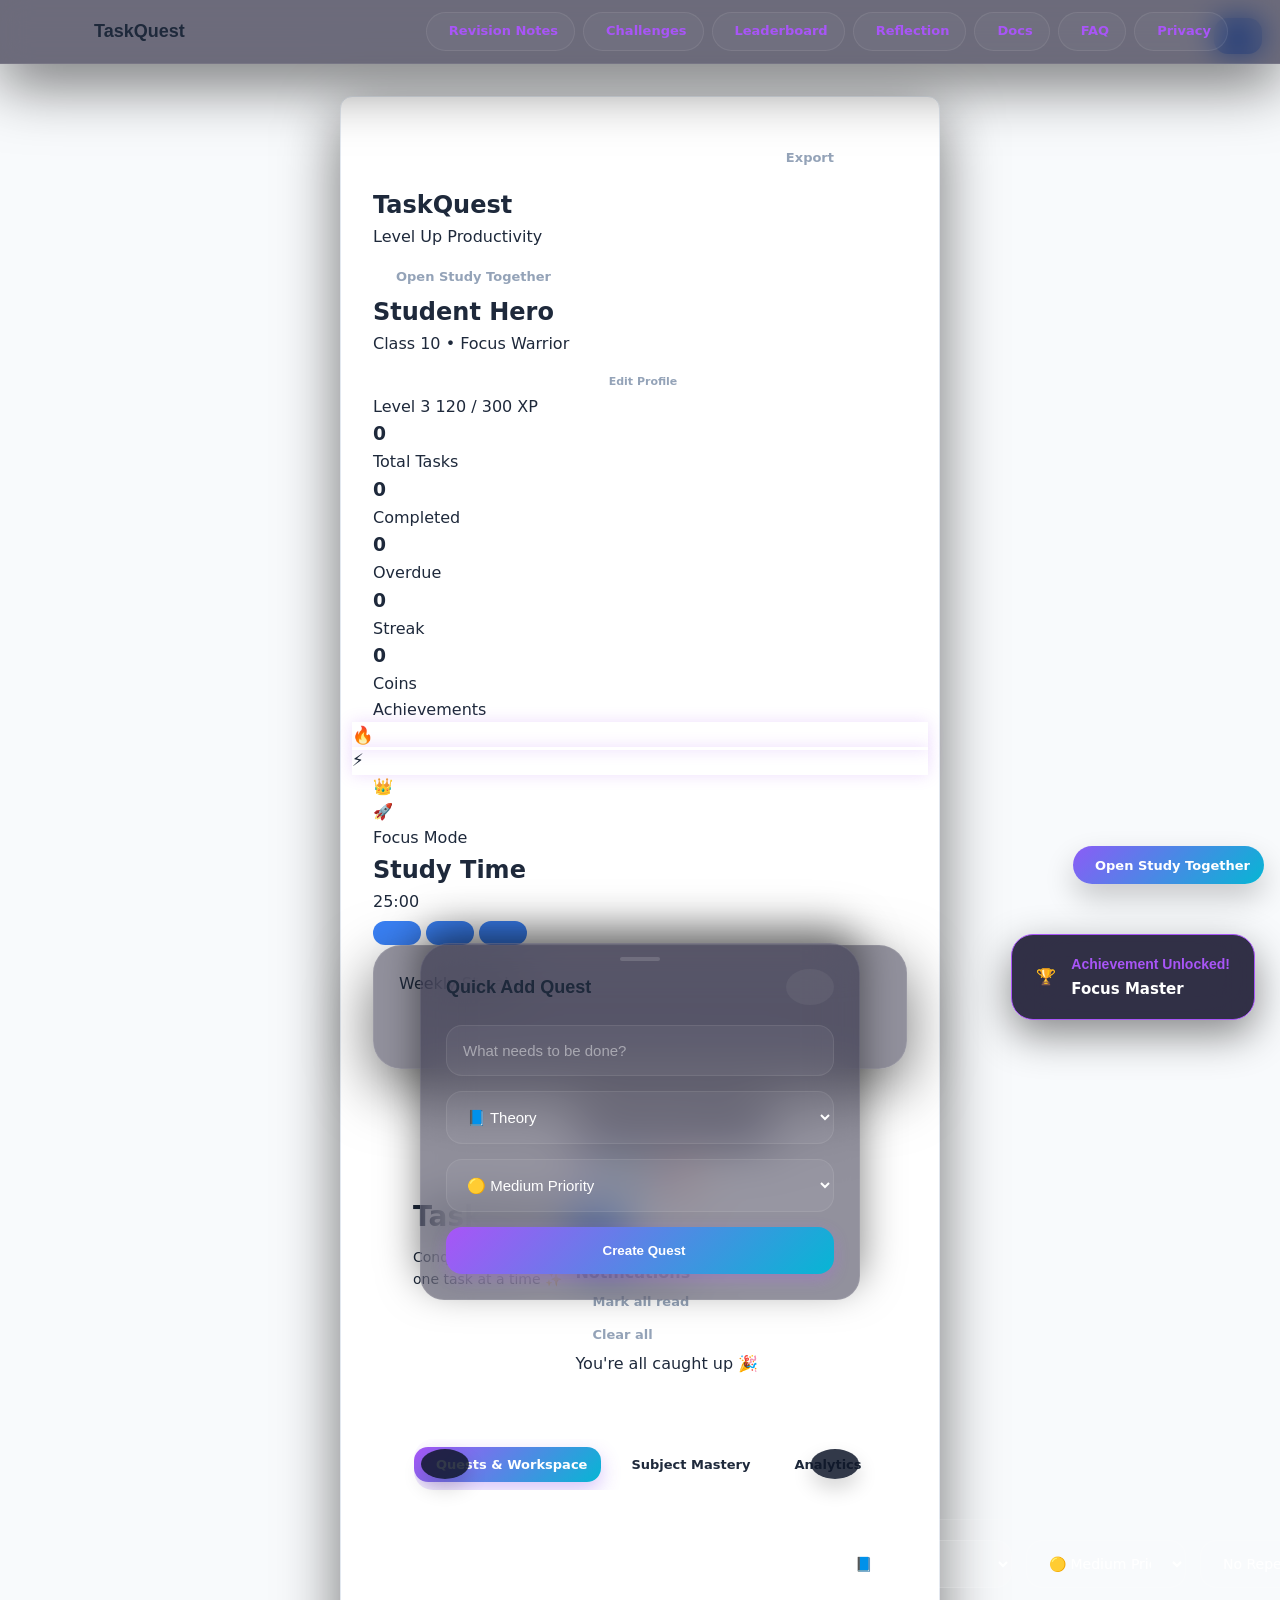
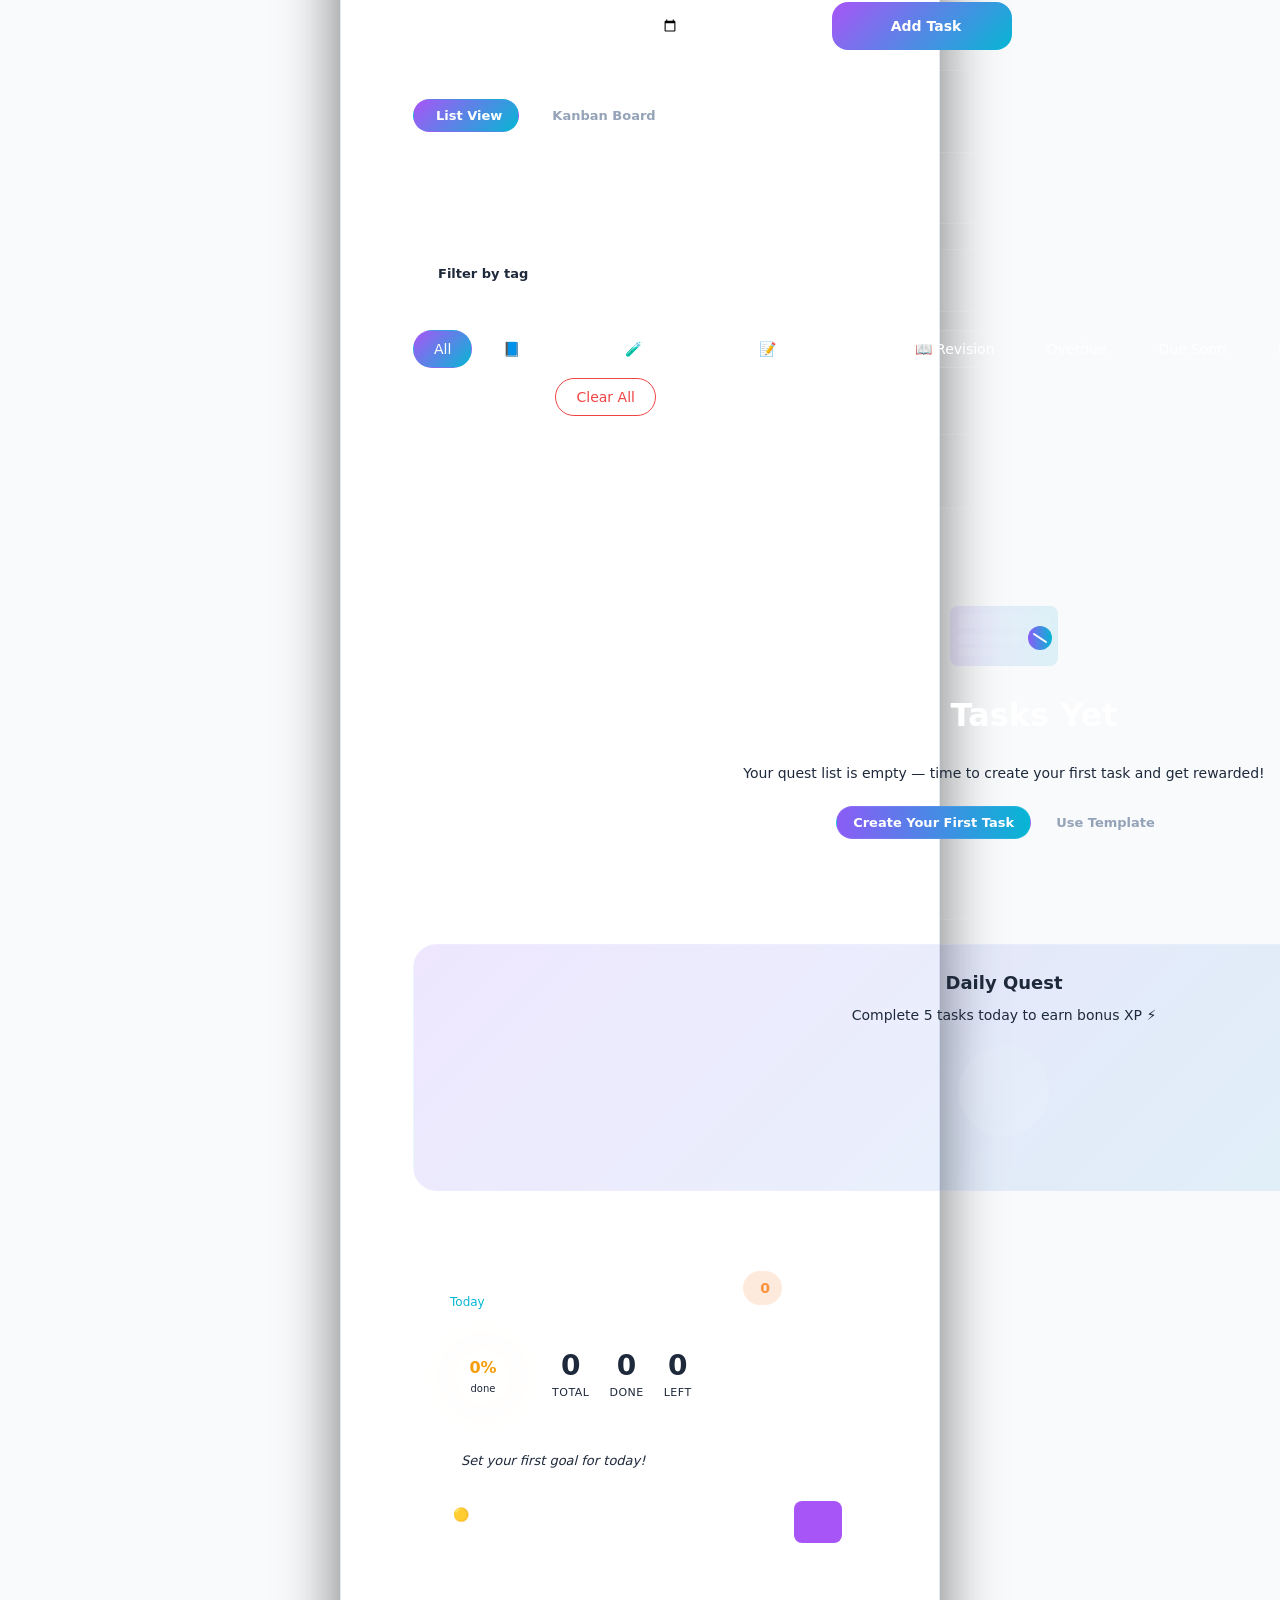
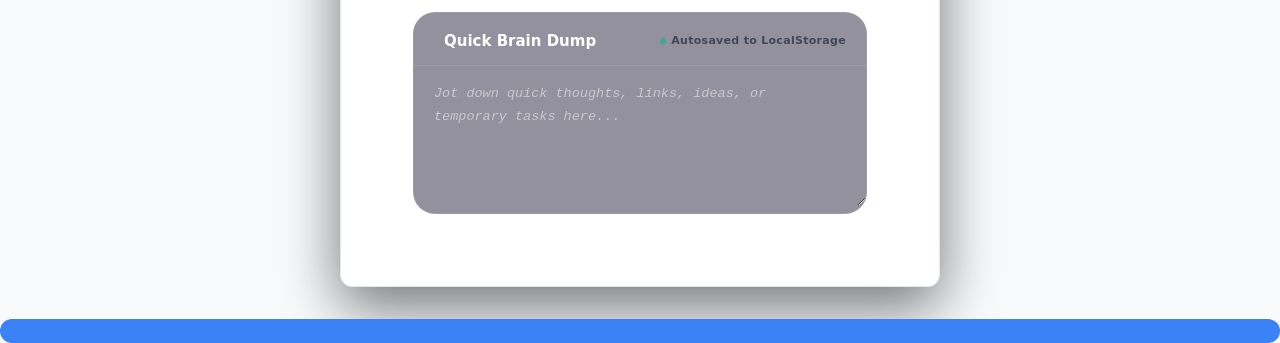
==== index.html @ c15f1247 "Merge branch 'main' into theme" ====
<!DOCTYPE html>
<html lang="en">

<head>
  <meta charset="UTF-8" />
  <meta name="viewport" content="width=device-width, initial-scale=1.0" />
  <title>TaskQuest • Gamified Productivity</title>
  <!-- Security Headers -->
  <meta http-equiv="X-Content-Type-Options" content="nosniff">
  <meta http-equiv="Content-Security-Policy" content="default-src 'self' 'unsafe-inline' https://fonts.googleapis.com https://fonts.gstatic.com https://cdn.jsdelivr.net https://cdnjs.cloudflare.com; img-src 'self' data: https:;">
  <!-- Google Fonts -->
  <link rel="preconnect" href="https://fonts.googleapis.com">
  <link rel="preconnect" href="https://fonts.gstatic.com" crossorigin>
  <link href="https://fonts.googleapis.com/css2?family=Inter:wght@300;400;500;600;700;800&family=Poppins:wght@400;500;600;700;800&display=swap" rel="stylesheet">
  
  <!-- Icon Libraries -->
  <link href="https://cdn.jsdelivr.net/npm/remixicon@4.2.0/fonts/remixicon.css" rel="stylesheet" />
  <link rel="stylesheet" href="https://cdnjs.cloudflare.com/ajax/libs/font-awesome/6.5.0/css/all.min.css">
  
  <!-- Chart.js for analytics visualization -->
  <script src="https://cdn.jsdelivr.net/npm/chart.js"></script>
  <!-- jsPDF for PDF export -->
  <script src="https://cdnjs.cloudflare.com/ajax/libs/jspdf/2.5.1/jspdf.umd.min.js"></script>

  <link rel="stylesheet" href="style.css">
  <link rel="stylesheet" href="collaborative-styles.css">
</head>

<body>
  <a href="#quests-tab" class="skip-to-content" style="position: absolute; top: -100px; left: 10px; background: var(--primary); color: #fff; padding: 8px 16px; border-radius: 4px; z-index: 10000; transition: top 0.2s;" onfocus="this.style.top='10px'" onblur="this.style.top='-100px'">Skip to content</a>

  <!-- GLOBAL HEADER -->
  <header class="site-header" style="position: sticky; top: 0; z-index: 1000; padding: 12px 0; border-bottom: 1px solid var(--border); background: rgba(15, 12, 38, 0.6); backdrop-filter: blur(15px);">
    <div class="header-inner" style="max-width: 1500px; width: 95%; display: flex; justify-content: space-between; align-items: center; margin: 0 auto;">
      <a href="index.html" class="header-brand" style="text-decoration: none; color: inherit; display: flex; align-items: center; gap: 10px;">
        <div class="topbar-logo" style="width: 32px; height: 32px; font-size: 18px;"><i class="ri-gamepad-fill"></i></div>
        <h1 style="font-size: 18px; margin: 0; font-family: 'Poppins', sans-serif;">TaskQuest</h1>
      </a>
      <nav class="header-nav" style="display: flex; gap: 8px; flex-wrap: wrap;">
        <a href="notes.html" class="view-btn small" style="text-decoration: none;"><i class="ri-sticky-note-line"></i> Revision Notes</a>
        <a href="Challenge.html" class="view-btn small" style="text-decoration: none;"><i class="ri-trophy-line"></i> Challenges</a>
        <a href="leaderboard.html" class="view-btn small" style="text-decoration: none;"><i class="ri-medal-line"></i> Leaderboard</a>
        <a href="reflection.html" class="view-btn small" style="text-decoration: none;"><i class="ri-focus-3-line"></i> Reflection</a>
        <a href="docs.html" class="view-btn small" style="text-decoration: none;"><i class="ri-book-read-line"></i> Docs</a>
        <a href="faq.html" class="view-btn small" style="text-decoration: none;"><i class="ri-question-line"></i> FAQ</a>
        <a href="Privacy.html" class="view-btn small" style="text-decoration: none;"><i class="ri-lock-line"></i> Privacy</a>
      </nav>
    </div>
  </header>

  <!-- BACKGROUND -->
  <div class="bg blur1"></div>
  <div class="bg blur2"></div>
  <div class="grid-overlay"></div>

  <main class="container">

    <!-- SIDEBAR -->
    <aside class="sidebar">

      <div class="logo-box">
        <div class="logo">
          <i class="ri-gamepad-fill"></i>
        </div>
        <button id="sidebarCollapseBtn" class="icon-btn" title="Toggle sidebar" style="position:absolute; right:18px; top:18px; width:36px; height:36px; display:flex;align-items:center;justify-content:center;"> 
          <i class="ri-arrow-left-right-line"></i>
        </button>

        <!-- Export Controls -->
        <div class="analytics-export-row" style="display:flex;justify-content:flex-end;gap:8px;margin-top:12px;position:relative;">
          <div class="export-group">
            <button class="view-btn" id="exportBtn"><i class="ri-download-2-line"></i> Export</button>
            <div id="exportMenu" class="export-menu" style="display:none; position:absolute; right:0; background:var(--card); border:1px solid var(--border); padding:8px; border-radius:8px; box-shadow:var(--shadow); z-index:50;">
              <button class="view-btn" id="exportCsvBtn">Export CSV</button>
              <button class="view-btn" id="exportJsonBtn">Export JSON</button>
              <button class="view-btn" id="exportPngBtn">Export Charts (PNG)</button>
              <button class="view-btn" id="exportPdfBtn">Export PDF</button>
            </div>
          </div>
          <!-- Sound toggle: subtle audio feedback control -->
          <button id="soundToggleBtn" class="icon-btn sound-toggle" aria-pressed="true" title="Toggle sound">
            <i class="ri-volume-up-line"></i>
          </button>
        </div>
        <div>
          <h1>TaskQuest</h1>
          <p>Level Up Productivity</p>
          <button class="view-btn" id="goToStudyTogetherBtn" style="margin-top: 10px; font-size: 13px;">
            <i class="ri-team-line"></i> Open Study Together
          </button>
        </div>
      </div>

      <!-- PROFILE CARD -->
      <div class="profile-card" id="profileCard" style="cursor: pointer;" title="Edit Profile">
        <div class="avatar" id="profileAvatar">
          <img id="profileAvatarImg" src="male_avatar.svg" alt="Profile Photo" style="width: 100%; height: 100%; border-radius: 50%; object-fit: cover; display: none;">
          <i id="profileIconPlaceholder" class="ri-user-3-fill"></i>
          <div class="avatar-edit-overlay">
            <i class="ri-pencil-fill"></i>
          </div>
        </div>
        <h2 id="profileNameDisplay">Student Hero</h2>
        <p id="profileClassDisplay">Class 10 • Focus Warrior <i class="ri-sword-fill"></i></p>
        <button class="view-btn" id="editProfileSidebarBtn" style="margin: 12px auto 0; font-size: 11px; padding: 5px 12px;"><i class="ri-pencil-line"></i> Edit Profile</button>
        
        <div class="xp-container">
          <div class="xp-info">
            <span id="xpLevel">Level 3</span>
            <span id="xpText">120 / 300 XP</span>
          </div>
          <div class="xp-bar">
            <div class="xp-fill" id="xpFill"></div>
          </div>
        </div>
      </div>      <!-- STATS -->
      <div class="stats-grid">
        <div class="stat-card">
          <i class="ri-file-list-3-line"></i>
          <h3 id="totalTasks">0</h3>
          <p>Total Tasks</p>
        </div>
        <div class="stat-card">
          <i class="ri-checkbox-circle-fill"></i>
          <h3 id="completedTasks">0</h3>
          <p>Completed</p>
        </div>
        <div class="stat-card">
          <i class="ri-error-warning-fill"></i>
          <h3 id="overdueCount">0</h3>
          <p>Overdue</p>
        </div>
        <div class="stat-card">
          <i class="ri-fire-fill"></i>
          <h3 id="streakCount">0</h3>
          <p>Streak</p>
        </div>
        <div class="stat-card">
          <i class="ri-coin-fill"></i>
          <h3 id="coins">0</h3>
          <p>Coins</p>
        </div>
      </div>

      <!-- ACHIEVEMENTS -->
      <div class="achievement-card">
        <div class="section-title">
          <i class="ri-medal-fill"></i>
          <span>Achievements</span>
        </div>
        <div class="badges" id="badgesGrid">
          <div class="badge unlocked">🔥</div>
          <div class="badge unlocked">⚡</div>
          <div class="badge">👑</div>
          <div class="badge">🚀</div>
        </div>
      </div>

      <!-- POMODORO -->
      <div class="pomodoro-card">
        <div class="section-title">
          <i class="ri-timer-2-fill"></i>
          <span>Focus Mode</span>
        </div>
        <h2 id="modeText">Study Time</h2>
        <div class="timer" id="timer">25:00</div>
        <div class="timer-buttons">
          <button onclick="startTimer()" title="Start timer"><i class="ri-play-fill"></i></button>
          <button onclick="pauseTimer()" title="Pause timer"><i class="ri-pause-fill"></i></button>
          <button onclick="resetTimer()" title="Reset timer"><i class="ri-restart-fill"></i></button>
        </div>
      </div>

      <!-- WEEKLY STREAK TRACKER -->
      <div class="streak-tracker-card glass">
        <div class="card-title">
          <i class="ri-fire-fill"></i>
          <span>Weekly Streak</span>
        </div>
        <div class="streak-days" id="streakDaysGrid">
          <!-- Dynamically populated by JS -->
        </div>
        <p class="streak-footer">Complete at least one task daily to protect your streak!</p>
      </div>

    </aside>
    <!-- MAIN CONTENT REMOVED DUPLICATE HEADER -->

    <!-- MAIN CONTENT -->
    <section class="main-content">

      <!-- TOP BAR -->
      <div class="topbar">
        <div class="topbar-left">
          <button class="burger-btn" id="mobileSidebarToggle" aria-label="Toggle Sidebar Menu">
            <i class="ri-menu-line"></i>
          </button>
          <div class="topbar-brand">
            <div class="topbar-logo"><i class="ri-gamepad-fill"></i></div>
            <div>
              <h2>TaskQuest</h2>
              <p class="mobile-hidden">Conquer your goals one task at a time ✨</p>
            </div>
          </div>
        </div>

        <div class="topbar-right">
          <div class="search-bar-container" style="position: relative; display: flex; align-items: center; margin-right: 15px;">
            <i class="ri-search-line" style="position: absolute; left: 10px; color: var(--text-muted);"></i>
            <input type="text" id="taskSearchInput" placeholder="Search tasks..." style="padding: 8px 10px 8px 32px; border-radius: 20px; border: 1px solid var(--border); background: var(--card); color: var(--text); outline: none; width: 100%; max-width: 200px; font-size: 0.9rem;">
          </div>
          <div class="theme-selector-panel">
            <button class="theme-dot active" data-theme="cosmic" aria-label="Cosmic Theme" style="background: linear-gradient(135deg, #a855f7, #06b6d4);"></button>
            <button class="theme-dot" data-theme="aurora" aria-label="Aurora Theme" style="background: linear-gradient(135deg, #10b981, #2dd4bf);"></button>
            <button class="theme-dot" data-theme="cyberpunk" aria-label="Cyberpunk Theme" style="background: linear-gradient(135deg, #ec4899, #3b82f6);"></button>
            <button class="theme-dot" data-theme="sunset" aria-label="Sunset Theme" style="background: linear-gradient(135deg, #f59e0b, #f43f5e);"></button>
          </div>
          <!-- Notification Bell -->
          <div class="notification-wrap">
            <button id="notificationBell" class="icon-btn notification-bell" aria-label="Notifications" title="Notifications" aria-expanded="false">
              <i class="ri-notification-3-line"></i>
              <span id="notificationBadge" class="notif-badge" aria-hidden="true" style="display:none">0</span>
            </button>
            <div id="notificationPanel" class="notification-panel" aria-hidden="true">
              <div class="notification-panel-header">
                <strong>Notifications</strong>
                <div>
                  <button id="markAllReadBtn" class="view-btn small">Mark all read</button>
                  <button id="clearAllNotifBtn" class="view-btn small danger">Clear all</button>
                </div>
              </div>
              <div id="notificationsList" class="notifications-list">
                <!-- notifications populated here -->
              </div>
              <div id="noNotifications" class="notif-empty">You're all caught up 🎉</div>
            </div>
          </div>
        </div>
      </div>

      <!-- TAB NAVIGATION -->
      <div class="tabs-scroll-wrapper">
        <button class="tabs-scroll-btn left" id="tabsScrollLeft" type="button" aria-label="Scroll tabs left">
          <i class="ri-arrow-left-line"></i>
        </button>

        <div class="nav-tabs" role="tablist">
          <button class="tab-btn active" id="tabBtnQuests" data-tab="quests" role="tab" aria-selected="true" aria-controls="quests-tab"><i class="ri-checkbox-multiple-line"></i> Quests & Workspace</button>
          <button class="tab-btn" id="tabBtnSubjectTracker" data-tab="subject-tracker" role="tab" aria-selected="false" aria-controls="subject-tracker-tab"><i class="ri-book-open-line"></i> Subject Mastery</button>
          <button class="tab-btn" id="tabBtnAnalytics" data-tab="analytics" role="tab" aria-selected="false" aria-controls="analytics-tab"><i class="ri-bar-chart-2-line"></i> Analytics Hub</button>
          <button class="tab-btn" id="tabBtnStreak" data-tab="streak" role="tab" aria-selected="false" aria-controls="streak-tab"><i class="ri-fire-line"></i> Streak Tracker</button>
          <button class="tab-btn" id="tabBtnAssignments" data-tab="assignments" role="tab" aria-selected="false" aria-controls="assignments-tab"><i class="ri-calendar-check-line"></i> Assignments</button>
          <button class="tab-btn" id="tabBtnVault" data-tab="vault" role="tab" aria-selected="false" aria-controls="vault-tab"><i class="ri-folder-open-line"></i> Files Vault</button>
          <button class="tab-btn" id="tabBtnBookmarks" data-tab="bookmarks" role="tab" aria-selected="false" aria-controls="bookmarks-tab"><i class="ri-bookmark-3-line"></i> Bookmarks</button>
          <button class="tab-btn" id="tabBtnPerformance" data-tab="performance" role="tab" aria-selected="false" aria-controls="performance-tab"><i class="ri-medal-line"></i> Performance</button>
          <button class="tab-btn" id="tabBtnTimetable" data-tab="timetable" role="tab" aria-selected="false" aria-controls="timetable-tab"><i class="ri-calendar-todo-line"></i> Timetable</button>
          <button class="tab-btn" id="tabBtnCalendar" data-tab="calendar" role="tab" aria-selected="false" aria-controls="calendar-tab"><i class="ri-calendar-event-line"></i> Calendar</button>
          <button class="tab-btn" id="tabBtnMotivation" data-tab="motivation" role="tab" aria-selected="false" aria-controls="motivation-tab"><i class="ri-flashlight-line"></i> Motivation</button>
          <button class="tab-btn" id="tabBtnCollaborative" data-tab="collaborative" role="tab" aria-selected="false" aria-controls="collaborative-tab"><i class="ri-team-line"></i> Study Together</button>
        </div>

        <button class="tabs-scroll-btn right" id="tabsScrollRight" type="button" aria-label="Scroll tabs right">
          <i class="ri-arrow-right-line"></i>
        </button>
      </div>

      <!-- TAB 1: QUESTS & TIMER -->
      <div id="quests-tab" class="tab-content active" role="tabpanel" aria-labelledby="tabBtnQuests">
        <div class="workspace-layout">
          <!-- Tasks Work area -->
          <div class="workspace-main">
            <!-- ADD TASK -->
            <div class="task-box">
              <div class="task-input-group" style="display:flex;gap:8px;align-items:center;">
                <select id="taskTemplate" aria-label="Quick templates" title="Quick templates" style="border-radius:12px;padding:8px 10px;background:rgba(255,255,255,0.04);border:1px solid rgba(255,255,255,0.06);color:var(--text);">
                  <option value="">Templates</option>
                  <option value='{"text":"Read chapter summary","category":"Theory","priority":"Medium","tags":["reading","notes"]}'>Read chapter</option>
                  <option value='{"text":"Practice problem set","category":"Practical","priority":"High","tags":["practice","problem-solving"]}'>Practice problems</option>
                  <option value='{"text":"Finish assignment","category":"Assignment","priority":"High","tags":["deadline","submission"]}'>Finish assignment</option>
                  <option value='{"text":"Revision session","category":"Revision","priority":"Low","tags":["review","exam-prep"]}'>Revision session</option>
                </select>
                <input
                  type="text"
                  id="taskInput"
                  placeholder="Enter your next task..."
                />
                <select id="dependsSelect" aria-label="Depends on (optional)">
                  <option value="">No prerequisite</option>
                </select>
              </div>
              <select id="categorySelect" aria-label="Task category">
                <option value="Theory">📘 Theory</option>
                <option value="Practical">🧪 Practical</option>
                <option value="Assignment">📝 Assignment</option>
                <option value="Revision">📖 Revision</option>
              </select>
            <select id="mobilePrioritySelect" aria-label="Task priority">
  <option value="High">🔴 High Priority</option>
  <option value="Medium" selected>🟡 Medium Priority</option>
  <option value="Low">🟢 Low Priority</option>
</select>
              <select id="recurrenceSelect" aria-label="Recurrence">
                <option value="none">No Repeat</option>
                <option value="daily">Daily</option>
                <option value="weekly">Weekly</option>
                <option value="monthly">Monthly</option>
              </select>
              <input
                type="text"
                id="taskTagsInput"
                placeholder="Tags (comma separated)"
                list="taskTagSuggestionsList"
                aria-label="Task tags"
              />
              <datalist id="taskTagSuggestionsList"></datalist>
             
              <div class="deadline-input-wrapper" style="position: relative; display: inline-flex; align-items: center;">
                <i class="ri-calendar-event-line" style="position: absolute; left: 10px; color: var(--text-muted); pointer-events: none;"></i>
                <input
                  type="datetime-local"
                  id="deadlineInput"
                  title="Set deadline for this task"
                  style="padding-left: 32px;"
                />
              </div>
              <button id="addTaskBtn">
                <i class="ri-add-line"></i> Add Task
              </button>
            </div>

            <!-- VIEW TOGGLES -->
            <div class="view-toggles">
              <button class="view-btn active" id="listViewBtn" aria-label="Show list view">
                <i class="ri-list-check"></i> List View
              </button>
              <button class="view-btn" id="boardViewBtn" aria-label="Show Kanban board view">
                <i class="ri-kanban-view"></i> Kanban Board

              </button>
            </div>

            <!-- SEARCH BAR -->
            <div class="search-box glass">
              <i class="ri-search-line"></i>
              <input type="text" id="searchInput" placeholder="Search quests by title...">
            </div>

            <!-- TAG FILTERS -->
            <div class="tag-filter-bar glass">
              <div class="tag-filter-header">
                <i class="ri-price-tag-3-line"></i>
                <span>Filter by tag</span>
              </div>
              <div class="tag-chip-row" id="tagFilterChips"></div>
            </div>

            <!-- FILTERS -->
            <div class="filters">
              <button class="filter-btn active" data-filter="All">All</button>
              <button class="filter-btn" data-filter="Theory">📘 Theory</button>
              <button class="filter-btn" data-filter="Practical">🧪 Practical</button>
              <button class="filter-btn" data-filter="Assignment">📝 Assignment</button>
              <button class="filter-btn" data-filter="Revision">📖 Revision</button>
              <button class="filter-btn" id="filterOverdueBtn" data-filter="Overdue" title="Show overdue tasks"><i class="ri-error-warning-line"></i> Overdue</button>

              <!-- Sorting buttons -->
              <button class="filter-btn" id="sortByDeadline" data-sort="deadline" title="Sort by earliest deadline">
                <i class="ri-time-line"></i> Due Soon
              </button>
              <button class="filter-btn" id="sortByPriority" data-sort="priority" title="Sort by priority (High to Low)">
                <i class="ri-arrow-up-down-line"></i> Priority
              </button>
              <button class="filter-btn" id="sortByAlphabetical" data-sort="alphabetical" title="Sort alphabetically by title">
                <i class="ri-sort-asc"></i> A-Z
              </button>

              <button class="smart-sort-btn filter-btn" id="smartSortBtn" title="Sort by AI priority score">
                Smart Sort
              </button>
              <button class="filter-btn" id="openPriorityTableBtn" title="Open Priority Table">
                <i class="ri-list-check-2"></i> Priority Table
              </button>

              <button class="filter-btn reset-btn" id="resetTasksBtn" title="Clear all tasks from the list">
                <i class="ri-delete-bin-line"></i> Clear All
              </button>
            </div>

            <!-- DEADLINE ALERTS -->
            <div class="deadline-alerts" id="deadlineAlerts"></div>
            <div class="smart-suggestion-banner" id="smartSuggestionBanner"></div>

            <!-- TASKS -->
            <div class="task-list-wrapper">
              <div class="task-list" id="taskList">
                <div class="empty-state enhanced-empty" id="tasksEmpty">
                    <!-- Simple SVG illustration -->
                    <svg width="120" height="90" viewBox="0 0 120 90" fill="none" xmlns="http://www.w3.org/2000/svg" aria-hidden="true">
                      <defs>
                        <linearGradient id="g1" x1="0" x2="1">
                          <stop offset="0" stop-color="#8b5cf6" />
                          <stop offset="1" stop-color="#06b6d4" />
                        </linearGradient>
                      </defs>
                      <rect x="6" y="18" width="108" height="60" rx="8" fill="url(#g1)" opacity="0.12" />
                      <rect x="14" y="26" width="92" height="14" rx="4" fill="#fff" opacity="0.06" />
                      <rect x="14" y="46" width="64" height="10" rx="4" fill="#fff" opacity="0.06" />
                      <rect x="14" y="60" width="44" height="8" rx="4" fill="#fff" opacity="0.06" />
                      <circle cx="96" cy="50" r="12" fill="url(#g1)" />
                      <path d="M90 46 L102 54" stroke="#fff" stroke-width="2" stroke-linecap="round" />
                    </svg>
                    <h3>No Tasks Yet</h3>
                    <p class="muted">Your quest list is empty — time to create your first task and get rewarded!</p>
                    <div class="empty-cta-row">
                      <button class="view-btn primary" id="ctaCreateTask">Create Your First Task</button>
                      <button class="view-btn" id="ctaBrowseTemplates">Use Template</button>
                    </div>
                  </div>
              </div>

              <div class="board-columns" id="boardColumns" style="display: none;">
                <!-- Populate columns dynamically in JS -->
              </div>
            </div>

            <!-- Syllabus Checklist Panel (below tasks, above daily quest) -->
            <!-- Priority Table Modal -->
            <div id="priorityModalOverlay" class="modal-overlay" style="display:none;">
              <div id="priorityModal" class="priority-modal">
                <div class="priority-modal-header">
                  <h3>Priority Table</h3>
                  <button id="closePriorityModal" class="icon-btn" aria-label="Close priority table"><i class="ri-close-line"></i></button>
                </div>
                <div class="priority-controls">
                  <div>
                    <label>Filter:</label>
                    <button class="view-btn small" data-priority="All">All</button>
                    <button class="view-btn small" data-priority="High">High</button>
                    <button class="view-btn small" data-priority="Medium">Medium</button>
                    <button class="view-btn small" data-priority="Low">Low</button>
                  </div>
                  <div>
                    <label>Sort:</label>
                    <button class="view-btn small" data-sort="deadline">Due Soon</button>
                    <button class="view-btn small" data-sort="overdue">Overdue First</button>
                  </div>
                </div>
                <div id="priorityTableContainer" class="priority-table-container">
                  <!-- populated by JS -->
                </div>
              </div>
            </div>
            <aside class="syllabus-panel glass" id="syllabusPanel" style="display: none;">
              <div class="syllabus-header">
                <h3>Syllabus Checklist</h3>
                <div class="syllabus-progress">
                  <div class="syllabus-progress-fill" id="syllabusProgressFill" style="width:0%"></div>
                </div>
                <span id="syllabusProgressText">0/0</span>
              </div>

              <div class="syllabus-controls">
                <input id="syllabusInput" placeholder="Add topic or chapter..." aria-label="Add syllabus item">
                <button id="addSyllabusBtn" class="view-btn small">Add</button>
                <button id="applySyllabusBtn" class="view-btn small">Import to Tasks</button>
              </div>

              <ul id="syllabusList" class="syllabus-list" aria-live="polite"></ul>

              <div class="syllabus-actions">
                <button id="completeAllSyllabus" class="view-btn small">Mark all complete</button>
                <button id="clearSyllabusBtn" class="view-btn small danger">Clear</button>
              </div>
            </aside>

            <!-- DAILY QUEST -->
            <div class="daily-quest">
              <div>
                <h3>Daily Quest</h3>
                <p>Complete 5 tasks today to earn bonus XP ⚡</p>
              </div>
              <div class="quest-progress">
                <span id="questText">0 / 5</span>
              </div>
            </div>
          </div>

          <!-- Timer Sidebar -->
          <div class="workspace-sidebar">
            <div class="study-mode glass">
              <h2 id="mode">Study Time</h2>
              <div class="timer" id="timerDisplay">25:00</div>
              <div class="buttons">
                <button onclick="startTimer()" title="Start"><i class="ri-play-fill"></i></button>
                <button onclick="pauseTimer()" title="Pause"><i class="ri-pause-fill"></i></button>
                <button onclick="resetTimer()" title="Reset"><i class="ri-restart-fill"></i></button>
              </div>
            </div>

            <!-- MOTIVATIONAL QUOTES -->
            <div class="motivational-quote-card glass" id="quoteCard1">
              <div class="quote-icon"><i class="ri-double-quotes-l"></i></div>
              <p class="quote-text" id="quoteText1">"The secret of getting ahead is getting started."</p>
              <span class="quote-author" id="quoteAuthor1">— Mark Twain</span>
              <button class="quote-refresh-btn" id="quoteRefresh1" aria-label="Get new quote" title="New quote">
                <i class="ri-refresh-line"></i>
              </button>
            </div>

            <div class="motivational-quote-card glass quote-card-alt" id="quoteCard2">
              <div class="quote-icon"><i class="ri-lightbulb-flash-line"></i></div>
              <p class="quote-text" id="quoteText2">"Small progress is still progress. Keep going."</p>
              <span class="quote-author" id="quoteAuthor2">— Anonymous</span>
              <button class="quote-refresh-btn" id="quoteRefresh2" aria-label="Get new quote" title="New quote">
                <i class="ri-refresh-line"></i>
              </button>
            </div>

            <!-- BREAK REMINDER CARD -->
            <div class="break-reminder-card glass" id="breakReminderCard">
              <div class="break-header">
                <div class="break-title-wrap">
                  <i class="ri-rest-time-line"></i>
                  <span>Break Reminder</span>
                </div>
                <span class="break-status-badge" id="breakStatusBadge">OFF</span>
              </div>

              <div class="break-interval-row">
                <label for="breakIntervalSelect">Remind every</label>
                <div class="break-select-wrap">
                  <select id="breakIntervalSelect" aria-label="Break interval">
                    <option value="15">15 min</option>
                    <option value="20">20 min</option>
                    <option value="25" selected>25 min</option>
                    <option value="30">30 min</option>
                    <option value="45">45 min</option>
                    <option value="60">60 min</option>
                  </select>
                </div>
              </div>

              <div class="break-countdown-wrap" id="breakCountdownWrap">
                <div class="break-ring-container">
                  <svg class="break-ring" viewBox="0 0 60 60" aria-hidden="true">
                    <defs>
                      <linearGradient id="breakGradient" x1="0%" y1="0%" x2="100%" y2="0%">
                        <stop offset="0%" stop-color="#10b981"/>
                        <stop offset="100%" stop-color="#06b6d4"/>
                      </linearGradient>
                    </defs>
                    <circle class="break-ring-bg" cx="30" cy="30" r="26"/>
                    <circle class="break-ring-fill" id="breakRingFill" cx="30" cy="30" r="26"/>
                  </svg>
                  <span class="break-time-display" id="breakTimeDisplay">25:00</span>
                </div>
              </div>

              <div class="break-controls">
                <button class="break-ctrl-btn break-start-btn" id="breakStartBtn" aria-label="Start break reminder">
                  <i class="ri-play-fill"></i>
                </button>
                <button class="break-ctrl-btn break-pause-btn" id="breakPauseBtn" aria-label="Pause break reminder" disabled>
                  <i class="ri-pause-fill"></i>
                </button>
                <button class="break-ctrl-btn break-reset-btn" id="breakResetBtn" aria-label="Reset break reminder">
                  <i class="ri-restart-fill"></i>
                </button>
              </div>

              <div class="break-sound-row">
                <i class="ri-volume-up-line"></i>
                <span>Sound alert</span>
                <label class="break-toggle-switch" for="breakSoundToggle">
                  <input type="checkbox" id="breakSoundToggle" checked />
                  <span class="break-toggle-track"></span>
                </label>
              </div>
            </div>

          </div>
        </div>
        
        <!-- ====================================================== -->
        <!-- DAILY GOALS SECTION -->
        <!-- ====================================================== -->
        <div class="daily-goals-card glass" id="dailyGoalsCard">
          <div class="daily-goals-header">
            <div class="daily-goals-title-wrap">
              <i class="ri-sun-line"></i>
              <div>
                <h3>Daily Goals</h3>
                <p class="daily-goals-date" id="dailyGoalsDate">Today</p>
              </div>
            </div>
            <div class="daily-goals-header-right">
              <div class="daily-goals-streak" id="dailyGoalStreak" title="Daily goals streak">
                <i class="ri-fire-fill"></i>
                <span id="dailyGoalStreakNum">0</span>
              </div>
              <button class="daily-goals-reset-btn" id="dailyGoalsResetBtn" title="Reset all goals for today">
                <i class="ri-refresh-line"></i>
              </button>
            </div>
          </div>

          <!-- Progress Ring & Stats -->
          <div class="daily-goals-progress-wrap">
            <div class="daily-goals-ring-container">
              <svg class="daily-goals-ring" viewBox="0 0 80 80">
                <defs>
                  <linearGradient id="dgGradient" x1="0%" y1="0%" x2="100%" y2="0%">
                    <stop id="dgGradientStart" offset="0%" stop-color="#f59e0b" />
                    <stop id="dgGradientEnd" offset="100%" stop-color="#f97316" />
                  </linearGradient>
                </defs>
                <circle class="dg-ring-bg" cx="40" cy="40" r="34"/>
                <circle class="dg-ring-fill" id="dgRingFill" cx="40" cy="40" r="34"/>
              </svg>
              <div class="daily-goals-ring-text">
                <span id="dgPercent">0%</span>
                <span class="dg-ring-label">done</span>
              </div>
            </div>
            <div class="daily-goals-stats">
              <div class="dg-stat">
                <span class="dg-stat-num" id="dgTotalCount">0</span>
                <span class="dg-stat-label">Total</span>
              </div>
              <div class="dg-stat">
                <span class="dg-stat-num" id="dgDoneCount">0</span>
                <span class="dg-stat-label">Done</span>
              </div>
              <div class="dg-stat">
                <span class="dg-stat-num" id="dgLeftCount">0</span>
                <span class="dg-stat-label">Left</span>
              </div>
            </div>
          </div>

          <!-- Motivational message -->
          <div class="dg-motivation" id="dgMotivation">
            <i class="ri-seedling-line"></i>
            <span>Set your first goal for today!</span>
          </div>

          <!-- Add Goal Input -->
          <div class="daily-goals-add-wrap">
            <div class="daily-goals-priority-wrap">
              <select id="dgPrioritySelect" class="dg-priority-select" aria-label="Goal priority">
                <option value="high">🔴 High</option>
                <option value="medium" selected>🟡 Medium</option>
                <option value="low">🟢 Low</option>
              </select>
            </div>
            <input type="text" id="dgGoalInput" class="daily-goals-input" placeholder="Add a daily goal..." maxlength="80">
            <button class="daily-goals-add-btn" id="dgAddBtn" aria-label="Add daily goal">
              <i class="ri-add-line"></i>
            </button>
          </div>

          <!-- Goals List -->
          <ul class="daily-goals-list" id="dailyGoalsList">
            <!-- Populated by JS -->
          </ul>

        </div>

        <!-- QUICK BRAIN DUMP SCRATCHPAD -->
        <div class="scratchpad-card glass">
          <div class="scratchpad-header">
            <div class="scratchpad-title">
              <i class="ri-sticky-note-line"></i>
              <span>Quick Brain Dump</span>
            </div>
            <span class="save-status" id="scratchpadStatus">Autosaved to LocalStorage</span>
          </div>
          <textarea id="scratchpadInput" placeholder="Jot down quick thoughts, links, ideas, or temporary tasks here..." aria-label="Scratchpad for quick thoughts"></textarea>
        </div>
      </div>

      <!-- TAB: SUBJECT MASTERY TRACKER -->
      <div id="subject-tracker-tab" class="tab-content" role="tabpanel" aria-labelledby="tabBtnSubjectTracker">
        <div class="vault-header">
          <div class="vault-title-area">
            <h2><i class="ri-book-open-line"></i> Subject Mastery Tracker</h2>
            <p>Organize syllabus topics and track your learning progress per subject.</p>
          </div>
          <button class="add-project-btn" id="addSubjectBtn">
            <i class="ri-add-line"></i> Add New Subject
          </button>
        </div>

        <div id="subjectInputForm" class="task-box glass" style="display: none; margin-bottom: 25px; grid-template-columns: 1fr 120px 120px auto auto;">
          <input type="text" id="newSubjectTitleInput" placeholder="Enter Subject Name (e.g., Mathematics)...">
          <input type="number" id="newSubjectCompletedInput" placeholder="Completed" min="0">
          <input type="number" id="newSubjectTotalInput" placeholder="Total" min="1">
          <button id="saveSubjectBtn" class="view-btn active">Add</button>
          <button id="cancelSubjectBtn" class="view-btn">Cancel</button>
        </div>

        <div class="subjects-grid" id="subjectsGrid">
          <!-- Dynamically populated -->
        </div>
      </div>


      <!-- TAB 3: ASSIGNMENT TRACKER -->
      <div id="assignments-tab" class="tab-content" role="tabpanel" aria-labelledby="tabBtnAssignments">

        <!-- EXAM COUNTDOWN WIDGET -->
        <div class="exam-countdown-widget glass" id="examCountdownWidget">
          <div class="asgn-form-header">
            <div class="asgn-form-title"><i class="ri-timer-flash-line"></i> Exam Countdown</div>
            <button class="asgn-form-toggle-btn" id="examFormToggle" aria-label="Toggle Exam Form"><i class="ri-add-line"></i></button>
          </div>
          
          <!-- Add Exam Form (Hidden by default) -->
          <div class="exam-form-body collapsed" id="examFormBody">
            <div class="asgn-form-grid">
              <div class="asgn-field">
                <label for="examTitle">Exam Title *</label>
                <input type="text" id="examTitle" placeholder="e.g. Final Mathematics Exam" />
              </div>
              <div class="asgn-field">
                <label for="examSubject">Subject *</label>
                <input type="text" id="examSubject" placeholder="e.g. Mathematics" list="subjectSuggestions"/>
              </div>
              <div class="asgn-field">
                <label for="examDate">Exam Date & Time *</label>
                <input type="datetime-local" id="examDate" />
              </div>
              <div class="asgn-field asgn-field-full">
                <label for="examNotes">Notes (Optional)</label>
                <input type="text" id="examNotes" placeholder="e.g. Bring calculator, chapters 1-5" />
              </div>
            </div>
            <button class="asgn-add-btn" id="addExamBtn"><i class="ri-add-line"></i> Track Exam</button>
          </div>

          <!-- Exams Grid -->
          <div class="exams-grid" id="examsGrid">
            <!-- Dynamically populated by JS -->
            <div class="exam-empty-state" id="examEmptyState">
              <i class="ri-calendar-event-line"></i>
              <p>No upcoming exams. You're all clear!</p>
            </div>
          </div>
        </div>

            <!-- Weekly Performance Summary -->
        <div class="asgn-weekly-summary glass" id="weeklySummaryCard">
          <div class="asgn-form-header">
            <div class="asgn-form-title"><i class="ri-dashboard-line"></i> Weekly Performance Summary</div>
            <button class="asgn-form-toggle-btn" id="weeklySummaryToggle" aria-label="Collapse summary"><i class="ri-chevron-up-line"></i></button>
          </div>
          <div class="weekly-summary-body" id="weeklySummaryBody">
            <div class="weekly-summary-grid">
              
              <!-- Left Column: Score & Stats -->
              <div class="ws-left-col">
                <div class="ws-score-card">
                  <div class="ws-score-ring">
                    <svg viewBox="0 0 36 36" class="circular-chart primary">
                      <path class="circle-bg" d="M18 2.0845 a 15.9155 15.9155 0 0 1 0 31.831 a 15.9155 15.9155 0 0 1 0 -31.831" />
                      <path class="circle" id="wsScoreCircle" stroke-dasharray="0, 100" d="M18 2.0845 a 15.9155 15.9155 0 0 1 0 31.831 a 15.9155 15.9155 0 0 1 0 -31.831" />
                      <text x="18" y="20.35" class="percentage" id="wsProductivityScore">0</text>
                    </svg>
                    <div class="ws-score-label">Productivity Score</div>
                  </div>
                </div>

                <div class="ws-stats-grid">
                  <div class="ws-stat-item">
                    <i class="ri-checkbox-circle-fill" style="color: var(--success)"></i>
                    <div><h4 id="wsQuestsCompleted">0</h4><p>Quests</p></div>
                  </div>
                  <div class="ws-stat-item">
                    <i class="ri-file-list-3-fill" style="color: var(--primary)"></i>
                    <div><h4 id="wsAsgnCompleted">0</h4><p>Assignments</p></div>
                  </div>
                  <div class="ws-stat-item">
                    <i class="ri-time-fill" style="color: var(--secondary)"></i>
                    <div><h4 id="wsStudyHours">0h</h4><p>Study Hours</p></div>
                  </div>
                  <div class="ws-stat-item">
                    <i class="ri-fire-fill" style="color: #f59e0b"></i>
                    <div><h4 id="wsStreak">0</h4><p>Day Streak</p></div>
                  </div>
                </div>
              </div>

              <!-- Right Column: Charts & Analysis -->
              <div class="ws-right-col">
                <div class="ws-chart-container">
                  <canvas id="weeklyProgressChart"></canvas>
                </div>
                <div class="ws-subject-analysis" id="wsSubjectAnalysis">
                  <!-- Populated by JS -->
                </div>
              </div>

            </div>
          </div>
        </div>
        <!-- LAB RECORDS: minimal lab submission tracker -->
        <div class="lab-records-card glass" id="labRecordsCard" style="margin-top:20px;">
          <div class="vault-header">
            <div class="vault-title-area">
              <h2><i class="ri-flask-line"></i> Lab Records</h2>
              <p>Track experiments, submission status, and deadlines.</p>
            </div>
          </div>

          <div class="task-box" style="grid-template-columns: 1fr 160px 220px 120px; margin-top:12px;">
            <input type="text" id="labTitleInput" placeholder="Experiment title (e.g. Titration Lab)" />
            <input type="text" id="labSubjectInput" placeholder="Subject (e.g. Chemistry)" list="subjectSuggestions" />
            <input type="datetime-local" id="labDeadlineInput" />
            <button id="labAddBtn" class="view-btn">Add</button>
          </div>

          <div style="display:flex;align-items:center;justify-content:space-between;margin:12px 0; gap:12px;">
            <div>
              <label for="labSubjectFilter">Filter by subject:</label>
              <select id="labSubjectFilter" style="margin-left:8px;">
                <option value="All">All</option>
              </select>
            </div>
            <div style="display:flex;align-items:center;gap:12px;">
              <div style="font-size:13px;color:var(--text-light);">Progress:</div>
              <div style="width:200px;">
                <div class="lab-progress-bar" style="background:rgba(255,255,255,0.06);border-radius:8px;overflow:hidden;height:12px;">
                  <div id="labProgressFill" style="width:0%;height:100%;background:linear-gradient(90deg,#10b981,#06b6d4);"></div>
                </div>
              </div>
            </div>
          </div>

          <div id="labRecordsList" style="display:flex;flex-direction:column;gap:10px;margin-top:8px;"></div>
        </div>



        <!-- Summary Stats -->
        <div class="asgn-stats-row">
          <div class="asgn-stat-card glass">
            <div class="asgn-stat-icon" style="background: rgba(99,102,241,0.15); color:#6366f1;"><i class="ri-file-list-3-line"></i></div>
            <div><p class="asgn-stat-num" id="asgnTotal">0</p><p class="asgn-stat-lbl">Total</p></div>
          </div>
          <div class="asgn-stat-card glass">
            <div class="asgn-stat-icon" style="background: rgba(16,185,129,0.15); color:#10b981;"><i class="ri-checkbox-circle-line"></i></div>
            <div><p class="asgn-stat-num" id="asgnDone">0</p><p class="asgn-stat-lbl">Completed</p></div>
          </div>
          <div class="asgn-stat-card glass">
            <div class="asgn-stat-icon" style="background: rgba(245,158,11,0.15); color:#f59e0b;"><i class="ri-time-line"></i></div>
            <div><p class="asgn-stat-num" id="asgnUpcoming">0</p><p class="asgn-stat-lbl">Due Soon</p></div>
          </div>
          <div class="asgn-stat-card glass">
            <div class="asgn-stat-icon" style="background: rgba(239,68,68,0.15); color:#ef4444;"><i class="ri-alarm-warning-line"></i></div>
            <div><p class="asgn-stat-num" id="asgnOverdue">0</p><p class="asgn-stat-lbl">Overdue</p></div>
          </div>
        </div>

        <!-- Add Assignment Form -->
        <div class="asgn-form-card glass" id="asgnFormCard">
          <div class="asgn-form-header">
            <div class="asgn-form-title"><i class="ri-add-circle-line"></i> New Assignment</div>
            <button class="asgn-form-toggle-btn" id="asgnFormToggle" aria-label="Collapse form"><i class="ri-chevron-up-line"></i></button>
          </div>
          <div class="asgn-form-body" id="asgnFormBody">
            <div class="asgn-form-grid">
              <div class="asgn-field">
                <label for="asgnTitle">Assignment Title *</label>
                <input type="text" id="asgnTitle" placeholder="e.g. Math Chapter 5 Homework" />
              </div>
              <div class="asgn-field">
                <label for="asgnSubject">Subject *</label>
                <input type="text" id="asgnSubject" placeholder="e.g. Mathematics" list="subjectSuggestions"/>
                <datalist id="subjectSuggestions">
                  <option value="Mathematics"/>
                  <option value="Physics"/>
                  <option value="Chemistry"/>
                  <option value="Biology"/>
                  <option value="English"/>
                  <option value="History"/>
                  <option value="Geography"/>
                  <option value="Computer Science"/>
                  <option value="Economics"/>
                </datalist>
              </div>
              <div class="asgn-field">
                <label for="asgnDue">Due Date &amp; Time *</label>
                <input type="datetime-local" id="asgnDue" />
              </div>
              <div class="asgn-field">
                <label for="asgnPriority">Priority</label>
                <select id="asgnPriority">
                  <option value="High">🔴 High</option>
                  <option value="Medium" selected>🟡 Medium</option>
                  <option value="Low">🟢 Low</option>
                </select>
              </div>
              <div class="asgn-field asgn-field-full">
                <label for="asgnNotes">Notes</label>
                <input type="text" id="asgnNotes" placeholder="Optional details, references, or instructions…" />
              </div>
            </div>
            <button class="asgn-add-btn" id="asgnAddBtn"><i class="ri-add-line"></i> Add Assignment</button>
          </div>
        </div>

        <!-- Filter & Sort Controls -->
        <div class="asgn-controls-bar">
          <div class="asgn-filter-group" role="group" aria-label="Filter assignments">
            <button class="asgn-filter-btn active" data-asgn-filter="all">All</button>
            <button class="asgn-filter-btn" data-asgn-filter="pending">Pending</button>
            <button class="asgn-filter-btn" data-asgn-filter="upcoming">Due Soon</button>
            <button class="asgn-filter-btn" data-asgn-filter="overdue">Overdue</button>
            <button class="asgn-filter-btn" data-asgn-filter="done">Done</button>
          </div>
          <div class="asgn-sort-wrap">
            <i class="ri-sort-asc"></i>
            <select id="asgnSort" aria-label="Sort assignments">
              <option value="deadline">By Deadline</option>
              <option value="priority">By Priority</option>
              <option value="subject">By Subject</option>
              <option value="added">Recently Added</option>
            </select>
          </div>
          <div class="asgn-search-wrap">
            <i class="ri-search-line"></i>
            <input type="text" id="asgnSearch" placeholder="Search subject or title…" />
          </div>
        </div>

        <!-- Assignment List -->
        <div class="asgn-list" id="asgnList" aria-live="polite">
          <!-- Populated by JS -->
        </div>

        <!-- Timeline / Calendar View -->
        <div class="asgn-timeline-card glass" id="asgnTimelineCard">
          <div class="asgn-timeline-header">
            <div class="asgn-tl-title"><i class="ri-calendar-line"></i> Upcoming Timeline</div>
            <span class="asgn-tl-subtitle" id="asgnTimelineRange"></span>
          </div>
          <div class="asgn-timeline-grid" id="asgnTimelineGrid">
            <!-- Populated by JS -->
          </div>
        </div>

      </div>

      <!-- TAB 3.1: STREAK TRACKER -->
      <div id="streak-tab" class="tab-content" role="tabpanel" aria-labelledby="tabBtnStreak">
        <div class="vault-header">
          <div class="vault-title-area">
            <h2><i class="ri-fire-line"></i> Study Streak Tracker</h2>
            <p>Keep your momentum with daily streak monitoring, weekly progress, and achievement rewards.</p>
          </div>
          <button class="add-project-btn" id="refreshStreakBtn" title="Refresh streak data">
            <i class="ri-refresh-line"></i> Refresh Tracker
          </button>
        </div>

        <div class="stats-grid">
          <div class="stat-card glass">
            <div class="stat-icon" style="background: rgba(245, 158, 11, 0.12); color: #f59e0b;"><i class="ri-fire-fill"></i></div>
            <h3 id="streakCurrentValue">0 days</h3>
            <p>Current streak</p>
          </div>
          <div class="stat-card glass">
            <div class="stat-icon" style="background: rgba(99, 102, 241, 0.12); color: #6366f1;"><i class="ri-time-line"></i></div>
            <h3 id="streakLongestValue">0 days</h3>
            <p>Longest streak</p>
          </div>
          <div class="stat-card glass">
            <div class="stat-icon" style="background: rgba(16, 185, 129, 0.12); color: #10b981;"><i class="ri-timer-flash-line"></i></div>
            <h3 id="streakTodayMinutes">0 min</h3>
            <p>Today studied</p>
          </div>
          <div class="stat-card glass">
            <div class="stat-icon" style="background: rgba(236, 72, 153, 0.12); color: #ec4899;"><i class="ri-checkbox-circle-fill"></i></div>
            <h3 id="streakGoalProgress">0%</h3>
            <p>Goal completion</p>
          </div>
        </div>

        <div class="daily-goals-card glass" id="streakProgressCard">
          <div class="daily-goals-header">
            <div class="daily-goals-title-wrap">
              <i class="ri-pie-chart-line"></i>
              <div>
                <h3>Daily Progress Monitor</h3>
                <p>Track your daily study minutes, task progress and motivation score.</p>
              </div>
            </div>
            <div class="daily-goals-header-right">
              <div class="daily-goals-streak" id="streakGoalCount" title="Daily progress count">
                <i class="ri-checkbox-circle-line"></i>
                <span>0 / 5</span>
              </div>
            </div>
          </div>

          <div class="daily-goals-progress-wrap">
            <div class="daily-goals-ring-container">
              <svg class="daily-goals-ring" viewBox="0 0 80 80">
                <defs>
                  <linearGradient id="streakGradient" x1="0%" y1="0%" x2="100%" y2="0%">
                    <stop id="streakGradientStart" offset="0%" stop-color="#60a5fa" />
                    <stop id="streakGradientEnd" offset="100%" stop-color="#3b82f6" />
                  </linearGradient>
                </defs>
                <circle class="dg-ring-bg" cx="40" cy="40" r="34" />
                <circle class="dg-ring-fill" id="streakGoalFill" cx="40" cy="40" r="34" />
              </svg>
              <div class="daily-goals-ring-text">
                <span id="streakGoalPercent">0%</span>
                <span class="dg-ring-label">today</span>
              </div>
            </div>
            <div class="daily-goals-stats">
              <div class="dg-stat">
                <span class="dg-stat-num" id="streakTasksCompleted">0</span>
                <span class="dg-stat-label">Tasks done</span>
              </div>
              <div class="dg-stat">
                <span class="dg-stat-num" id="streakGoalLeft">0</span>
                <span class="dg-stat-label">Remaining</span>
              </div>
              <div class="dg-stat">
                <span class="dg-stat-num" id="streakXpReward">+0 XP</span>
                <span class="dg-stat-label">Reward</span>
              </div>
            </div>
          </div>

          <div class="daily-goals-add-wrap" style="gap: 12px;">
            <button class="daily-goals-add-btn" id="logStudyBtn" aria-label="Log study minutes">
              <i class="ri-add-line"></i> Log 25 min study
            </button>
            <button class="daily-goals-add-btn" id="completeGoalBtn" aria-label="Mark today's goal complete">
              <i class="ri-checkbox-circle-line"></i> Complete today's goal
            </button>
          </div>
        </div>

        <div class="achievement-card glass" id="streakAchievementCard">
          <div class="section-title">
            <i class="ri-award-line"></i>
            <span>Achievement spotlight</span>
          </div>
          <div class="badges" id="streakBadgeGrid">
            <div class="badge unlocked">🔥 Streak Builder</div>
            <div class="badge">⚡ Focus Session</div>
            <div class="badge">🎯 Goal Keeper</div>
          </div>
        </div>

        <div class="glass" style="padding: 24px; border-radius: 30px;">
          <div class="section-title" style="margin-bottom: 20px;">
            <i class="ri-calendar-todo-line"></i>
            <span>Weekly Study Activity</span>
          </div>
          <div class="streak-days" id="streakDaysGridMain">
            <!-- Weekly streak cells populated dynamically -->
          </div>
        </div>
      </div>

      <!-- TAB 4: FILES VAULT -->
      <div id="vault-tab" class="tab-content" role="tabpanel" aria-labelledby="tabBtnVault">
        
        <div class="vault-header">
          <div class="vault-title-area">
            <h2><i class="ri-folder-lock-line"></i> Secure File Vault</h2>
            <p>Upload and manage study materials, notes, and resources.</p>
          </div>
          <div class="vault-storage-info">
            <div class="storage-bar"><div class="storage-fill" id="storageFill"></div></div>
            <p id="storageText">0 KB / 5 MB LocalStorage used</p>
          </div>
        </div>

        <!-- Drag & Drop Zone -->
        <div class="vault-drop-zone glass" id="vaultDropZone">
          <input type="file" id="vaultFileInput" multiple accept=".pdf,image/*,.txt,.doc,.docx" class="hidden-file-input">
          <div class="drop-zone-content">
            <i class="ri-upload-cloud-2-line drop-icon"></i>
            <h3>Drag & Drop Files Here</h3>
            <p>or <button class="browse-btn" id="vaultBrowseBtn">browse from device</button></p>
            <span class="size-limit-note">Max size: 500KB per file (due to browser storage limits)</span>
          </div>
        </div>

        <!-- Filter/Sort bar for files -->
        <div class="asgn-controls-bar" style="margin-top: 20px;">
          <div class="asgn-search-wrap" style="flex: 1; max-width: none;">
            <i class="ri-search-line"></i>
            <input type="text" id="vaultSearch" placeholder="Search files by name..." />
          </div>
          <div style="margin-left:10px;">
            <button class="view-btn" id="clearVaultBtn" title="Clear all files from vault" style="background:#ef4444;color:white;">
              <i class="ri-delete-bin-line"></i> Clear Vault
            </button>
          </div>
        </div>

        <!-- Files Grid -->
        <div class="vault-files-grid" id="vaultFilesGrid">
          <!-- Dynamically populated -->
          <div class="vault-empty-state enhanced-empty" id="vaultEmptyState">
            <svg width="120" height="90" viewBox="0 0 120 90" xmlns="http://www.w3.org/2000/svg" aria-hidden="true">
              <defs>
                <linearGradient id="g2" x1="0" x2="1">
                  <stop offset="0" stop-color="#10b981" />
                  <stop offset="1" stop-color="#06b6d4" />
                </linearGradient>
              </defs>
              <rect x="10" y="18" width="100" height="54" rx="8" fill="url(#g2)" opacity="0.12" />
              <path d="M30 36h60v4H30z" fill="#fff" opacity="0.06" />
              <path d="M30 50h40v6H30z" fill="#fff" opacity="0.06" />
              <circle cx="92" cy="60" r="10" fill="url(#g2)" />
            </svg>
            <h3>Your Vault is Empty</h3>
            <p class="muted">Store important PDFs, notes, and images here for quick access.</p>
            <div class="empty-cta-row">
              <button class="view-btn primary" id="ctaUploadFiles">Upload Files</button>
              <button class="view-btn" id="vaultBrowseBtnSmall">Browse Device</button>
            </div>
          </div>
        </div>

      </div>

      <div id="analytics-tab" class="tab-content" role="tabpanel" aria-labelledby="tabBtnAnalytics">

        <!-- Stats summary row -->
        <div class="analytics-stats-grid">
          <div class="analytics-stat-card glass">
            <div class="stat-icon-wrapper green">
              <i class="ri-checkbox-circle-fill"></i>
            </div>
            <div class="stat-info" style="width: 100%;">
              <div style="display: flex; align-items: center; justify-content: space-between; width: 100%;">
                <h3 id="analyticsCompletedQuests">0</h3>
                <span class="trend-pill positive"><i class="ri-arrow-up-line"></i> +8%</span>
              </div>
              <p>Total Tasks Completed</p>
            </div>
          </div>

          <div class="analytics-stat-card glass">
            <div class="stat-icon-wrapper orange">
              <i class="ri-time-line"></i>
            </div>
            <div class="stat-info" style="width: 100%;">
              <div style="display: flex; align-items: center; justify-content: space-between; width: 100%;">
                <h3 id="analyticsPendingTasks">0</h3>
                <span class="trend-pill negative"><i class="ri-arrow-down-line"></i> -5%</span>
              </div>
              <p>Pending Tasks</p>
            </div>
          </div>
          
          <div class="analytics-stat-card glass">
            <div class="stat-icon-wrapper orange">
              <i class="ri-fire-fill"></i>
            </div>
            <div class="stat-info" style="width: 100%;">
              <div style="display: flex; align-items: center; justify-content: space-between; width: 100%;">
                <h3 id="analyticsStreak">0 days</h3>
                <span class="trend-pill neutral">Steady</span>
              </div>
              <p>Active Streak</p>
            </div>
          </div>
          
          <div class="analytics-stat-card glass">
            <div class="stat-icon-wrapper purple">
              <i class="ri-percent-line"></i>
            </div>
            <div class="stat-info" style="width: 100%;">
              <div style="display: flex; align-items: center; justify-content: space-between; width: 100%;">
                <h3 id="analyticsCompletionRate">0%</h3>
                <span class="trend-pill positive"><i class="ri-arrow-up-line"></i> +3%</span>
              </div>
              <p>Completion Rate</p>
            </div>
          </div>
        </div>


        <div class="analytics-stats-grid">
          <div class="analytics-stat-card glass">
            <div class="stat-icon-wrapper blue">
              <i class="ri-flashlight-line"></i>
            </div>
            <div class="stat-info" style="width: 100%;">
              <div style="display: flex; align-items: center; justify-content: space-between; width: 100%;">
                <h3 id="analyticsDailyScore">0</h3>
                <span class="trend-pill positive"><i class="ri-arrow-up-line"></i> Live</span>
              </div>
              <p>Today's Productivity Score</p>
            </div>
          </div>
          <div class="analytics-stat-card glass">
            <div class="stat-icon-wrapper green">
              <i class="ri-award-line"></i>
            </div>
            <div class="stat-info" style="width: 100%;">
              <div style="display: flex; align-items: center; justify-content: space-between; width: 100%;">
                <h3 id="analyticsDailyHighScore">0</h3>
                <span class="trend-pill positive"><i class="ri-arrow-up-line"></i> Best</span>
              </div>
              <p>Daily High Score</p>
            </div>
          </div>
          <div class="analytics-stat-card glass">
            <div class="stat-icon-wrapper yellow">
              <i class="ri-calendar-check-line"></i>
            </div>
            <div class="stat-info" style="width: 100%;">
              <div style="display: flex; align-items: center; justify-content: space-between; width: 100%;">
                <h3 id="analyticsBestProductiveDay">—</h3>
              </div>
              <p>Best Productivity Day</p>
            </div>
          </div>
          <div class="analytics-stat-card glass">
            <div class="stat-icon-wrapper orange">
              <i class="ri-timer-flash-line"></i>
            </div>
            <div class="stat-info" style="width: 100%;">
              <div style="display: flex; align-items: center; justify-content: space-between; width: 100%;">
                <h3 id="analyticsBestStudyRecord">0 min</h3>
              </div>
              <p>Best Study Record</p>
            </div>
          </div>
        </div>


        <div class="analytics-weekly-summary-grid">
          <div class="weekly-stat-card glass">
            <div class="stat-icon-wrapper blue">
              <i class="ri-calendar-check-line"></i>
            </div>
            <div>
              <h4 id="weeklyCompletedTasks">0</h4>
              <p>Completed this week</p>
            </div>
          </div>
          <div class="weekly-stat-card glass">
            <div class="stat-icon-wrapper orange">
              <i class="ri-time-line"></i>
            </div>
            <div>
              <h4 id="weeklyPendingTasks">0</h4>
              <p>Pending this week</p>
            </div>
          </div>
          <div class="weekly-stat-card glass">
            <div class="stat-icon-wrapper green">
              <i class="ri-repeat-line"></i>
            </div>
            <div>
              <h4 id="weeklyAvgTasks">0</h4>
              <p>Avg tasks / day</p>
            </div>
          </div>
          <div class="weekly-stat-card glass">
            <div class="stat-icon-wrapper purple">
              <i class="ri-pie-chart-line"></i>
            </div>
            <div>
              <h4 id="weeklyCompletionRate">0%</h4>
              <p>Weekly completion</p>
            </div>
          </div>
        </div>


        <!-- Charts grid -->
        <div class="analytics-charts-grid">
          <!-- Chart 1: Study hours -->
          <div class="chart-card glass">
            <div class="chart-header">
              <div class="header-left">
                <i class="ri-bar-chart-fill"></i>
                <h3>Productivity Chart</h3>
              </div>
              <div class="chart-toggle-group">
                <button class="toggle-btn active" id="btnWeeklyStudy">Weekly</button>
                <button class="toggle-btn" id="btnMonthlyStudy">Monthly</button>
              </div>
            </div>
            <div class="chart-wrapper">
              <canvas id="studyHoursChart"></canvas>
            </div>
          </div>

          <!-- Chart 2: Category Pie/Doughnut -->
          <div class="chart-card glass">
            <div class="chart-header">
              <div class="header-left">
                <i class="ri-pie-chart-fill"></i>
                <h3>Subject Category Mastery</h3>
              </div>
            </div>
            <div class="chart-wrapper pie-chart-wrapper">
              <canvas id="categoryChart"></canvas>
            </div>
          </div>

          <!-- Chart 3: Quest Completion Trend -->
          <div class="chart-card glass full-width">
            <div class="chart-header">
              <div class="header-left">
                <i class="ri-line-chart-fill"></i>
                <h3>Quest Completion Trend</h3>
              </div>
              <div class="chart-toggle-group">
                <button class="toggle-btn active" id="btnWeeklyTrend">Weekly</button>
                <button class="toggle-btn" id="btnMonthlyTrend">Monthly</button>
              </div>
            </div>
            <div class="chart-wrapper">
              <canvas id="completionTrendChart"></canvas>
            </div>
          </div>
        </div>



      <!-- TAB 2: ANALYTICS HUB -->



      <!-- TAB 2: ANALYTICS HUB -->

        <!-- Consistency Heatmap & Mastery Progress List -->


        <div class="analytics-heatmap-layout">
          <!-- Github style Heatmap -->
          <div class="chart-card glass heatmap-card">
            <div class="chart-header">
              <div class="header-left">
                <i class="ri-calendar-todo-fill"></i>
                <h3>Consistency Heatmap</h3>
              </div>
              <p class="subtitle">Daily completions and study sessions (15-week view)</p>
            </div>
            <div class="heatmap-legend-wrapper">
              <div class="heatmap-container" id="heatmapContainer"></div>
              <div class="heatmap-legend">
                <span>Less</span>
                <div class="legend-box level-0"></div>
                <div class="legend-box level-1"></div>
                <div class="legend-box level-2"></div>
                <div class="legend-box level-3"></div>
                <div class="legend-box level-4"></div>
                <span>More</span>
              </div>
            </div>
          </div>


          <!-- Subject completions -->
          <div class="chart-card glass subject-stats-card">
            <div class="chart-header">
              <div class="header-left">
                <i class="ri-medal-2-fill"></i>
                <h3>Quest Mastery</h3>
              </div>
              <p class="subtitle">Completed vs. Total tasks per category</p>
            </div>
            <div class="subject-progress-list" id="subjectProgressList">
              <!-- Dynamically populated by JavaScript -->
            </div>
          </div>
        </div>

        <!-- Insights & History Grid -->
        <div class="analytics-insights-history-grid">
          <!-- Card 1: Productivity Highlights -->
          <div class="chart-card glass insights-card">
            <div class="chart-header">
              <div class="header-left">
                <i class="ri-lightbulb-flash-fill"></i>
                <h3>Productivity Highlights</h3>
              </div>
            </div>
            <div class="insights-content">
              <div class="insight-item">
                <div class="insight-label-icon">
                  <i class="ri-calendar-check-line"></i>
                  <span>Most Productive Day</span>
                </div>
                <div class="insight-value" id="mostProductiveDay">Wednesday</div>
              </div>
              <div class="insight-item">
                <div class="insight-label-icon">
                  <i class="ri-time-line"></i>
                  <span>Peak Focus Hour</span>
                </div>
                <div class="insight-value" id="peakFocusHour">2 PM - 4 PM</div>
              </div>
              <div class="insight-item">
                <div class="insight-label-icon">
                  <i class="ri-shield-flash-line"></i>
                  <span>Longest Focus Streak</span>
                </div>
                <div class="insight-value" id="longestFocusStreak">8 days</div>
              </div>
            </div>
          </div>

          <!-- Card 2: Focus Session History -->
          <div class="chart-card glass history-card">
            <div class="chart-header">
              <div class="header-left">
                <i class="ri-history-line"></i>
                <h3>Focus Session History</h3>
              </div>
            </div>
            <div class="history-list" id="focusHistoryList">
              <!-- Populated dynamically by JS -->
            </div>
          </div>
        </div>

        <!-- ============================================== -->
        <!-- MASTER PROJECTS & SUBTASKS TRACKER -->
        <!-- ============================================== -->
        <div class="projects-tracker-section">
          <div class="vault-header" style="margin-top: 30px; margin-bottom: 20px;">
            <div class="vault-title-area">
              <h2><i class="ri-list-check-3"></i> Master Projects & Milestones</h2>
              <p>Break down your major goals into smaller, manageable subtasks.</p>
            </div>
            <button class="add-project-btn" id="addProjectBtn">
              <i class="ri-add-line"></i> New Project
            </button>
          </div>

          <!-- Quick Add Project Form (hidden by default) -->
          <div class="glass" id="projectFormBody" style="display: none; padding: 20px; border-radius: 12px; margin-bottom: 20px;">
            <div style="display: flex; gap: 10px; margin-bottom: 10px;">
              <input type="text" id="newProjectTitle" placeholder="Project Name (e.g. Finals Prep)" style="flex: 1; padding: 10px; border-radius: 8px; border: 1px solid var(--border); background: rgba(255,255,255,0.05); color: var(--text);">
            </div>
            <div style="display: flex; justify-content: flex-end; gap: 10px;">
              <button class="toggle-btn" id="cancelProjectBtn" style="padding: 8px 16px;">Cancel</button>
              <button class="toggle-btn active" id="saveProjectBtn" style="padding: 8px 16px;">Create Project</button>
            </div>
          </div>

          <!-- Projects Grid -->
          <div class="projects-grid" id="projectsGrid">
            <!-- Populated by JS -->
          </div>
        </div>

      </div>

      <!-- TAB 5: BOOKMARKS MANAGER -->
      <div id="bookmarks-tab" class="tab-content" role="tabpanel" aria-labelledby="tabBtnBookmarks">
        <div class="vault-header">
          <div class="vault-title-area">
            <h2><i class="ri-bookmark-3-line"></i> Saved Resources</h2>
            <p>Your curated collection of useful study links, references, and PDFs.</p>
          </div>
          <button class="add-project-btn" id="addBookmarkBtn">
            <i class="ri-add-line"></i> Add Bookmark
          </button>
        </div>

        <div class="asgn-controls-bar">
          <div class="asgn-search-wrap">
            <i class="ri-search-line"></i>
            <input type="text" placeholder="Search bookmarks..." />
          </div>
          <div class="filters" style="margin-left: 10px;">
            <button class="filter-btn active">All</button>
            <button class="filter-btn">Favorites</button>
            <button class="filter-btn">Videos</button>
            <button class="filter-btn">Articles</button>
          </div>
        </div>

        <div class="bookmarks-grid">
          
          <!-- Static Bookmark Card 1 -->
          <div class="bookmark-card glass">
            <div class="bookmark-icon blue">
              <i class="ri-youtube-fill"></i>
            </div>
            <div class="bookmark-content">
              <h4>Calculus 101 - Limits & Continuity</h4>
              <p>Professor Leonard's full lecture on Limits.</p>
              <div class="bookmark-tags">
                <span class="bookmark-tag">Math</span>
                <span class="bookmark-tag">Video</span>
              </div>
            </div>
            <div class="bookmark-actions">
              <button class="pin-btn active"><i class="ri-pushpin-fill"></i></button>
              <button class="open-btn"><i class="ri-external-link-line"></i></button>
            </div>
          </div>

          <!-- Static Bookmark Card 2 -->
          <div class="bookmark-card glass">
            <div class="bookmark-icon green">
              <i class="ri-file-paper-2-line"></i>
            </div>
            <div class="bookmark-content">
              <h4>Physics Cheat Sheet</h4>
              <p>Formulas for Kinematics and Dynamics.</p>
              <div class="bookmark-tags">
                <span class="bookmark-tag">Physics</span>
                <span class="bookmark-tag">PDF</span>
              </div>
            </div>
            <div class="bookmark-actions">
              <button class="pin-btn"><i class="ri-pushpin-line"></i></button>
              <button class="open-btn"><i class="ri-external-link-line"></i></button>
            </div>
          </div>

          <!-- Static Bookmark Card 3 -->
          <div class="bookmark-card glass">
            <div class="bookmark-icon orange">
              <i class="ri-article-line"></i>
            </div>
            <div class="bookmark-content">
              <h4>History of the Roman Empire</h4>
              <p>Comprehensive timeline from Wikipedia.</p>
              <div class="bookmark-tags">
                <span class="bookmark-tag">History</span>
                <span class="bookmark-tag">Article</span>
              </div>
            </div>
            <div class="bookmark-actions">
              <button class="pin-btn"><i class="ri-pushpin-line"></i></button>
              <button class="open-btn"><i class="ri-external-link-line"></i></button>
            </div>
          </div>

        </div>
      </div>

      <!-- TAB 6: ACADEMIC PERFORMANCE -->
      <div id="performance-tab" class="tab-content" role="tabpanel" aria-labelledby="tabBtnPerformance">
        <div class="vault-header">
          <div class="vault-title-area">
            <h2><i class="ri-medal-line"></i> Subject Performance</h2>
            <p>Track your grades and monitor your academic growth.</p>
          </div>
          <div class="vault-storage-info" id="overallPerformanceStats">
            <!-- Average will be shown here -->
          </div>
        </div>

        <div class="task-box">
          <input type="text" id="subjectNameInput" placeholder="Subject Name (e.g. Mathematics)" />
          <input type="number" id="marksObtainedInput" placeholder="Marks Obtained" />
          <input type="number" id="totalMarksInput" placeholder="Total Marks" />
          <button id="addPerformanceBtn">
            <i class="ri-add-line"></i> Add Subject
          </button>
        </div>

        <div class="performance-grid" id="performanceGrid">
          <!-- Dynamically populated -->
        </div>
      </div>

      <!-- TAB 7: SMART TIMETABLE -->
      <div id="timetable-tab" class="tab-content" role="tabpanel" aria-labelledby="tabBtnTimetable">
        <div class="vault-header">
          <div class="vault-title-area">
            <h2><i class="ri-calendar-todo-line"></i> Smart Timetable</h2>
            <p>Schedule your weekly study sessions and receive automated alerts.</p>
          </div>
        </div>

        <div class="task-box timetable-form">
          <select id="ttDayInput">
            <option value="Monday">Monday</option>
            <option value="Tuesday">Tuesday</option>
            <option value="Wednesday">Wednesday</option>
            <option value="Thursday">Thursday</option>
            <option value="Friday">Friday</option>
            <option value="Saturday">Saturday</option>
            <option value="Sunday">Sunday</option>
          </select>
          <input type="text" id="ttSubjectInput" placeholder="Subject Name" />
          <input type="time" id="ttStartTimeInput" title="Start Time" />
          <input type="time" id="ttEndTimeInput" title="End Time" />
          <button id="addTimetableBtn">
            <i class="ri-add-line"></i> Schedule
          </button>
        </div>

        <div class="timetable-grid" id="timetableGrid">
          <!-- Dynamically populated -->
        </div>
      </div>

      <!-- TAB 8: INTERACTIVE CALENDAR -->
      <div id="calendar-tab" class="tab-content" role="tabpanel" aria-labelledby="tabBtnCalendar">
        <div class="vault-header">
          <div class="vault-title-area">
            <h2><i class="ri-calendar-event-line"></i> Event Calendar</h2>
            <p>Assign date-specific tasks and receive automated reminder notifications.</p>
          </div>
        </div>

        <div class="calendar-container glass">
          <div class="calendar-header">
            <div style="display:flex;align-items:center;gap:8px;">
              <button class="icon-btn" id="prevMonth" aria-label="Previous"><i class="ri-arrow-left-s-line"></i></button>
              <h3 id="currentMonthYear">Month Year</h3>
              <button class="icon-btn" id="nextMonth" aria-label="Next"><i class="ri-arrow-right-s-line"></i></button>
            </div>
            <div style="margin-left:auto;display:flex;gap:6px;">
              <button class="view-btn small active" id="calViewMonth">Monthly</button>
              <button class="view-btn small" id="calViewWeek">Weekly</button>
            </div>
          </div>
          <div class="calendar-weekdays">
            <div>Sun</div><div>Mon</div><div>Tue</div><div>Wed</div><div>Thu</div><div>Fri</div><div>Sat</div>
          </div>
          <div class="calendar-grid" id="calendarGrid">
            <!-- Days populated by JS -->
          </div>
          <div class="calendar-legend" style="padding-top:10px;">
            <div class="legend-item"><span class="legend-dot task"></span> Tasks</div>
            <div class="legend-item"><span class="legend-dot exam"></span> Exams</div>
            <div class="legend-item"><span class="legend-dot focus"></span> Focus Sessions</div>
            <div class="legend-item"><span class="legend-dot daily"></span> Daily Goals</div>
          </div>
        </div>

        <div class="task-box" style="margin-top: 25px; grid-template-columns: 1fr 180px 140px 150px;">
          <input type="text" id="eventTitleInput" placeholder="Event/Task Title (e.g. Science Project Due)" />
          <input type="date" id="eventDateInput" title="Select Date" />
          <input type="time" id="eventTimeInput" title="Select Time" />
          <button id="addEventBtn">
            <i class="ri-add-line"></i> Add Event
          </button>
        </div>
      </div>

      <!-- APP FOOTER -->
      <!-- TAB: MOTIVATION -->
      <div id="motivation-tab" class="tab-content" role="tabpanel" aria-labelledby="tabBtnMotivation">
        <div class="motivation-page">
          <!-- Hero Section -->
          <section class="hero" aria-labelledby="hero-heading">
            <div class="hero__badge">Motivation</div>
            <h2 id="hero-heading" class="hero__title">Stay Motivated Every Day</h2>
            <p class="hero__lead">Small consistent steps compound into extraordinary results. Use these prompts, tips, and quotes to build focus, discipline, and momentum for your studies.</p>
            <ul class="badges badges--productivity" role="list">
              <li class="badge"><i class="fa fa-sun"></i> Daily Inspiration</li>
              <li class="badge"><i class="fa fa-bullseye"></i> Focus Boost</li>
              <li class="badge"><i class="fa fa-smile"></i> Positive Mindset</li>
            </ul>
          </section>

          <!-- Quotes Grid -->
          <section class="quotes" aria-labelledby="quotes-heading">
            <h3 id="quotes-heading" class="section__title">Motivational Quotes</h3>
            <div class="quote-grid">
              <article class="quote-card" aria-labelledby="q1-title">
                <div class="quote-card__icon"><i class="fa fa-book-open"></i></div>
                <blockquote class="quote" id="q1-title">"The secret of getting ahead is getting started."</blockquote>
                <div class="quote-card__meta"><span class="quote-card__author">— Mark Twain</span><span class="quote-card__badge">Study Motivation</span></div>
              </article>
              <article class="quote-card" aria-labelledby="q2-title">
                <div class="quote-card__icon"><i class="fa fa-hourglass-half"></i></div>
                <blockquote class="quote" id="q2-title">"Discipline is choosing between what you want now and what you want most."</blockquote>
                <div class="quote-card__meta"><span class="quote-card__author">— Abraham Lincoln</span><span class="quote-card__badge">Discipline</span></div>
              </article>
              <article class="quote-card" aria-labelledby="q3-title">
                <div class="quote-card__icon"><i class="fa fa-rocket"></i></div>
                <blockquote class="quote" id="q3-title">"Success is the sum of small efforts, repeated day in and day out."</blockquote>
                <div class="quote-card__meta"><span class="quote-card__author">— Robert Collier</span><span class="quote-card__badge">Success Mindset</span></div>
              </article>
              <article class="quote-card" aria-labelledby="q4-title">
                <div class="quote-card__icon"><i class="fa fa-repeat"></i></div>
                <blockquote class="quote" id="q4-title">"Small disciplines repeated with consistency every day lead to great achievements."</blockquote>
                <div class="quote-card__meta"><span class="quote-card__author">— Unknown</span><span class="quote-card__badge">Consistency</span></div>
              </article>
              <article class="quote-card" aria-labelledby="q5-title">
                <div class="quote-card__icon"><i class="fa fa-lightbulb"></i></div>
                <blockquote class="quote" id="q5-title">"I focus on progress, not perfection. Each session moves me forward."</blockquote>
                <div class="quote-card__meta"><span class="quote-card__author">— Personal Affirmation</span><span class="quote-card__badge">Productivity</span></div>
              </article>
              <article class="quote-card" aria-labelledby="q6-title">
                <div class="quote-card__icon"><i class="fa fa-brain"></i></div>
                <blockquote class="quote" id="q6-title">"Turn setbacks into lessons; growth follows intentional reflection."</blockquote>
                <div class="quote-card__meta"><span class="quote-card__author">— Learning Mindset</span><span class="quote-card__badge">Growth</span></div>
              </article>
            </div>
          </section>

          <!-- Daily Motivation Banner -->
          <section class="daily-banner" aria-labelledby="daily-heading">
            <h4 id="daily-heading" class="section__label">Quote of the Day</h4>
            <div class="daily-banner__inner">
              <div class="daily-banner__glow" aria-hidden="true"></div>
              <blockquote class="daily-banner__quote">"Mastery begins with showing up. Do the work today and the future will thank you."</blockquote>
              <cite class="daily-banner__author">— Elena Ramirez, Academic Coach</cite>
            </div>
          </section>

          <!-- Productivity Tips -->
          <section class="tips" aria-labelledby="tips-heading">
            <h3 id="tips-heading" class="section__title">Productivity Tips</h3>
            <div class="tips-grid">
              <article class="tip-card"><h5 class="tip-card__title">Avoiding Distractions</h5><p class="tip-card__body">Create a dedicated study space, silence notifications, and use focused intervals (25–50 mins) followed by short breaks.</p></article>
              <article class="tip-card"><h5 class="tip-card__title">Effective Study Methods</h5><p class="tip-card__body">Use active recall and spaced repetition. Teach back concepts to check true understanding.</p></article>
              <article class="tip-card"><h5 class="tip-card__title">Time Management</h5><p class="tip-card__body">Prioritize tasks with an impact/effort matrix and block peak-focus time for deep work.</p></article>
              <article class="tip-card"><h5 class="tip-card__title">Focus Improvement</h5><p class="tip-card__body">Train attention with single-task sessions, remove multi-tasking, and practice brief mindfulness before starting.</p></article>
              <article class="tip-card"><h5 class="tip-card__title">Consistency Habits</h5><p class="tip-card__body">Build small daily rituals (study start routine, review, and reflection) to make progress automatic.</p></article>
            </div>
          </section>

          <!-- Achievements -->
          <section class="achievements" aria-labelledby="achieve-heading">
            <h3 id="achieve-heading" class="section__title">Achievements</h3>
            <div class="achievements__grid">
              <div class="achievement-card"><div class="achievement-card__icon"><i class="fa fa-fire"></i></div><div class="achievement-card__body"><div class="achievement-card__value">12</div><div class="achievement-card__label">Day Study Streak</div></div></div>
              <div class="achievement-card"><div class="achievement-card__icon"><i class="fa fa-check"></i></div><div class="achievement-card__body"><div class="achievement-card__value">48</div><div class="achievement-card__label">Tasks Completed</div></div></div>
              <div class="achievement-card"><div class="achievement-card__icon"><i class="fa fa-chart-line"></i></div><div class="achievement-card__body"><div class="achievement-card__value">76%</div><div class="achievement-card__label">Weekly Progress</div></div></div>
              <div class="achievement-card"><div class="achievement-card__icon"><i class="fa fa-clock"></i></div><div class="achievement-card__body"><div class="achievement-card__value">9.5h</div><div class="achievement-card__label">Focus Hours</div></div></div>
            </div>
          </section>
        </div>
      </div>

      <!-- TAB: COLLABORATIVE STUDY ENVIRONMENT -->
      <div id="collaborative-tab" class="tab-content" role="tabpanel" aria-labelledby="tabBtnCollaborative">
        <div class="collab-section glass" style="margin-bottom: 30px;">
          <div class="collab-header">
            <h2><i class="ri-user-add-line"></i> Study Friends</h2>
            <button class="add-project-btn" id="addFriendBtn"><i class="ri-add-line"></i> Add Friend</button>
          </div>
          <div id="addFriendForm" class="task-box glass" style="display: none; margin-bottom: 20px;">
            <input type="text" id="friendNameInput" placeholder="Enter friend's name or username...">
            <button class="view-btn active" id="confirmAddFriendBtn">Add Friend</button>
            <button class="view-btn" id="cancelAddFriendBtn">Cancel</button>
          </div>
          <div class="friends-list-grid" id="friendsListGrid"></div>
        </div>
        <div class="collab-section glass" style="margin-bottom: 30px;">
          <div class="collab-header"><h2><i class="ri-team-fill"></i> Study Together Now</h2></div>
          <div class="collab-study-wrapper">
            <div class="collab-session-info glass">
              <div class="session-item"><i class="ri-user-fill"></i><div><p>Your Current Session</p><h4 id="collabSessionUser">Not in session</h4></div></div>
              <div class="session-item"><i class="ri-users-fill"></i><div><p>Study Partner(s)</p><h4 id="collabSessionPartner">—</h4></div></div>
              <div class="session-item"><i class="ri-timer-line"></i><div><p>Session Duration</p><h4 id="collabSessionDuration">0 min</h4></div></div>
            </div>
            <div class="collab-actions" style="display: flex; gap: 12px; margin-top: 15px;">
              <button class="view-btn primary" id="startCollabSessionBtn" style="flex: 1;"><i class="ri-play-line"></i> Start Study Session</button>
              <button class="view-btn" id="stopCollabSessionBtn" style="flex: 1; display: none;"><i class="ri-stop-line"></i> End Session</button>
              <button class="view-btn" id="inviteFriendBtn" style="flex: 1;"><i class="ri-send-plane-line"></i> Invite Friend</button>
            </div>
          </div>
        </div>
        <div class="collab-section glass" style="margin-bottom: 30px;">
          <div class="collab-header">
            <h2><i class="ri-trophy-line"></i> Productivity Challenges</h2>
            <button class="add-project-btn" id="createChallengeBtn"><i class="ri-add-line"></i> Create Challenge</button>
          </div>
          <div id="createChallengeForm" class="task-box glass" style="display: none; margin-bottom: 20px; grid-template-columns: 1fr 1fr 1fr auto auto;">
            <input type="text" id="challengeTitleInput" placeholder="Challenge name (e.g., 7-Day Study Sprint)">
            <select id="challengeTypeSelect">
              <option value="tasks">Most Tasks Completed</option>
              <option value="study">Most Study Minutes</option>
              <option value="score">Highest Daily Score</option>
              <option value="streak">Longest Streak</option>
            </select>
            <input type="number" id="challengeDaysInput" placeholder="Duration (days)" min="1" max="30" value="7">
            <button class="view-btn active" id="confirmCreateChallengeBtn">Create</button>
            <button class="view-btn" id="cancelChallengeBtn">Cancel</button>
          </div>
          <div class="challenges-grid" id="challengesGrid"></div>
        </div>
        <div class="collab-section glass">
          <div class="collab-header">
            <h2><i class="ri-medal-fill"></i> Live Leaderboard</h2>
            <button class="view-btn" id="refreshLeaderboardBtn"><i class="ri-refresh-line"></i> Refresh</button>
          </div>
          <div class="leaderboard-wrapper">
            <div id="collabLeaderboard" class="collab-leaderboard-list"></div>
          </div>
        </div>
      </div>
    </section>


  </main>

  <!-- MOBILE BOTTOM NAVIGATION DOCK -->
  <div class="mobile-bottom-dock glass" role="tablist">
    <button class="dock-btn active" id="dockBtnQuests" data-tab="quests" role="tab" aria-selected="true" aria-controls="quests-tab" aria-label="Open Quests workspace">
      <i class="ri-checkbox-multiple-line"></i>
      <span>Quests</span>
    </button>

    <button class="dock-btn" id="dockBtnAssignmentsMobile" data-tab="assignments" role="tab" aria-selected="false" aria-controls="assignments-tab" aria-label="Open Assignment Tracker">
      <i class="ri-calendar-check-line"></i>
      <span>Assign</span>
    </button>
    
    <button class="dock-btn-quick" id="mobileQuickAddBtn" aria-label="Quick Add Quest">
      <i class="ri-add-line"></i>
    </button>
    
    <button class="dock-btn" id="dockBtnVaultMobile" data-tab="vault" role="tab" aria-selected="false" aria-controls="vault-tab" aria-label="Open Files Vault">
      <i class="ri-folder-open-line"></i>
      <span>Vault</span>
    </button>
    
    <button class="dock-btn" id="dockBtnAnalytics" data-tab="analytics" role="tab" aria-selected="false" aria-controls="analytics-tab" aria-label="Open Stats dashboard">
      <i class="ri-bar-chart-2-line"></i>
      <span>Stats</span>
    </button>

    <button class="dock-btn" id="dockBtnPerformanceMobile" data-tab="performance" role="tab" aria-selected="false" aria-controls="performance-tab" aria-label="Open Performance Tracker">
      <i class="ri-medal-line"></i>
      <span>Perf</span>
    </button>

    <button class="dock-btn" id="dockBtnTimetableMobile" data-tab="timetable" role="tab" aria-selected="false" aria-controls="timetable-tab" aria-label="Open Timetable">
      <i class="ri-calendar-todo-line"></i>
      <span>Time</span>
    </button>

    <button class="dock-btn" id="dockBtnCalendarMobile" data-tab="calendar" role="tab" aria-selected="false" aria-controls="calendar-tab" aria-label="Open Calendar">
      <i class="ri-calendar-event-line"></i>
      <span>Cal</span>
    </button>
    
    <button class="dock-btn" id="dockBtnBookmarksMobile" data-tab="bookmarks" role="tab" aria-selected="false" aria-controls="bookmarks-tab" aria-label="Open Bookmarks">
      <i class="ri-bookmark-3-line"></i>
      <span>Marks</span>
    </button>
  </div>

  <!-- MOBILE QUICK ADD DRAWER -->
  <div class="mobile-add-drawer-overlay" id="mobileAddDrawerOverlay"></div>
  <div class="mobile-add-drawer glass" id="mobileAddDrawer">
    <div class="drawer-header">
      <div class="drawer-bar"></div>
      <h3>Quick Add Quest</h3>
      <button id="closeDrawerBtn" aria-label="Close form"><i class="ri-close-line"></i></button>
    </div>
    
    <div class="drawer-body">
      <input
        type="text"
        id="mobileTaskInput"
        placeholder="What needs to be done?"
        aria-label="New task name"
      />

      <select id="mobileCategorySelect" aria-label="Task category">
        <option value="Theory">📘 Theory</option>
        <option value="Practical">🧪 Practical</option>
        <option value="Assignment">📝 Assignment</option>
        <option value="Revision">📖 Revision</option>
      </select>

      <select id="mobilePrioritySelect" aria-label="Task priority">
  <option value="High">🔴 High Priority</option>
  <option value="Medium" selected>🟡 Medium Priority</option>
  <option value="Low">🟢 Low Priority</option>
</select>

      <button id="mobileAddTaskBtn">
        <i class="ri-add-line"></i>Create Quest
      </button>
    </div>
  </div>

  <!-- CONFETTI DUST EFFECT CONTAINER -->
  <div class="confetti-container" id="confettiContainer"></div>

  <!-- LEVEL UP POPUP WIDGET -->
  <div class="popup-overlay" id="levelUpPopupOverlay"></div>
  <div class="popup-card glass level-up-card" id="levelUpPopup">
    <div class="popup-glow"></div>
    <div class="popup-badge">🏆</div>
    <h2>LEVEL UP!</h2>
    <p class="popup-sub">You have reached <span id="popupLevelText">Level 4</span>!</p>
    <div class="popup-rewards-list">
      <div class="reward-item">
        <i class="ri-money-dollar-circle-fill"></i>
        <span>+50 Coins Reward</span>
      </div>
      <div class="reward-item">
        <i class="ri-sparkling-fill"></i>
        <span>+100 XP Bonus</span>
      </div>
    </div>
    <button class="popup-claim-btn" id="claimLevelBtn">Claim Rewards ✨</button>
  </div>

  <!-- CUMULATIVE FOCUS MILESTONE POPUP WIDGET -->
  <div class="popup-overlay" id="milestonePopupOverlay"></div>
  <div class="popup-card glass milestone-card" id="milestonePopup">
    <div class="popup-glow"></div>
    <div class="popup-badge">🚀</div>
    <h2>MILESTONE UNLOCKED!</h2>
    <p class="popup-sub" id="milestoneTitle">Focus Elite</p>
    <p class="popup-desc" id="milestoneDesc">Accumulated 60 minutes of cumulative study time!</p>
    <div class="popup-rewards-list">
      <div class="reward-item">
        <i class="ri-medal-fill"></i>
        <span>+100 Coins Reward</span>
      </div>
    </div>
    <button class="popup-claim-btn" id="claimMilestoneBtn">Awesome!</button>
  </div>




  <!-- ACHIEVEMENT DETAILS MODAL -->
  <div class="popup-overlay" id="achievementModalOverlay"></div>
  <div class="popup-card glass achievement-details-card" id="achievementModal">
    <button class="close-modal-btn" id="closeAchievementModalBtn" aria-label="Close modal"><i class="ri-close-line"></i></button>
    <div class="modal-glow" id="modalGlow"></div>
    <div class="modal-badge-wrapper">
      <div class="modal-badge" id="modalBadgeIcon">🎓</div>
      <div class="modal-rarity-pill" id="modalRarityLabel">Common</div>
    </div>
    <h2 id="modalBadgeTitle">Novice Scholar</h2>
    <p class="modal-desc" id="modalBadgeDesc">Complete your first quest!</p>
    
    <div class="modal-progress-section">
      <div class="modal-progress-header">
        <span>Quest Progress</span>
        <span id="modalProgressText">0 / 1</span>
      </div>
      <div class="modal-progress-bar">
        <div class="modal-progress-fill" id="modalProgressFill"></div>
      </div>
    </div>
    
    <div class="modal-rewards-section">
      <div class="reward-item">
        <i class="ri-money-dollar-circle-fill"></i>
        <span id="modalRewardText">+20 Coins Reward</span>
      </div>
    </div>
    
    <div class="modal-status-section" id="modalStatusText">
      Status: Locked
    </div>
  </div>



  <!-- FLOATING ACHIEVEMENT TOAST ALERT -->
  <div class="achievement-toast glass" id="achievementToast">
    <div class="toast-icon">🏆</div>
    <div class="toast-content">
      <h4>Achievement Unlocked!</h4>
      <p id="toastAchievementName">Focus Master</p>
    </div>
  </div>

  <!-- PROFILE EDIT MODAL -->
  <div class="popup-overlay" id="profileModalOverlay"></div>
  <div class="popup-card glass profile-modal" id="profileModal">
    <button class="close-modal-btn" id="closeProfileModalBtn" aria-label="Close edit profile modal"><i class="ri-close-line"></i></button>
    <div class="popup-glow" style="background: radial-gradient(circle, rgba(168, 85, 247, 0.3) 0%, rgba(0,0,0,0) 70%);"></div>
    <h2>Edit Profile</h2>
    <p class="popup-sub">Customize your details</p>
    
    <div class="profile-form">
      <div class="form-group">
        <label for="profileInputName">Name</label>
        <input type="text" id="profileInputName" placeholder="Enter your name" />
      </div>

      <div class="form-group">
        <label>Choose an avatar</label>
        <div class="avatar-options" id="avatarOptions">
          <img src="male_avatar.svg" alt="Male avatar" class="avatar-option" data-src="male_avatar.svg" />
          <img src="female_avatar.svg" alt="Female avatar" class="avatar-option" data-src="female_avatar.svg" />
          <img src="avatar_blue.svg" alt="Blue avatar" class="avatar-option" data-src="avatar_blue.svg" />
          <img src="avatar_green.svg" alt="Green avatar" class="avatar-option" data-src="avatar_green.svg" />
          <img src="avatar_orange.svg" alt="Orange avatar" class="avatar-option" data-src="avatar_orange.svg" />
          <img src="avatar_purple.svg" alt="Purple avatar" class="avatar-option" data-src="avatar_purple.svg" />
        </div>
      </div>

      <div class="form-group">
        <label for="profileInputPhoto">Or upload a photo (Max 1MB)</label>
        <input type="file" id="profileInputPhoto" accept="image/*" />
      </div>
      
      <div class="form-group">
        <label for="profileInputClass">Class / Grade</label>
        <input type="text" id="profileInputClass" placeholder="e.g. Class 10" />
      </div>
      
      <div class="form-group dropdown-group">
        <label for="profileInputGender">Gender</label>
        <select id="profileInputGender">
          <option value="Male">Male ♂️</option>
          <option value="Female">Female ♀️</option>
        </select>
      </div>
      
      <div class="form-group dropdown-group">
        <label for="profileInputTitle">Character Title</label>
        <select id="profileInputTitle">
          <option value="Focus Warrior ⚔️">Focus Warrior ⚔️</option>
          <option value="Study Ninja 🥷">Study Ninja 🥷</option>
          <option value="Academic Ace 🃏">Academic Ace 🃏</option>
          <option value="Logic Legend 🧠">Logic Legend 🧠</option>
          <option value="Quest Master 🏆">Quest Master 🏆</option>
          <option value="Midnight Scholar 🌙">Midnight Scholar 🌙</option>
        </select>
      </div>
      
      <button class="popup-claim-btn" id="saveProfileBtn">Save Profile ✨</button>
    </div>
  </div>

  <!-- ACCESSIBILITY ANNOUNCER -->
  <div id="srAnnouncement" class="sr-only" aria-live="polite"></div>

  <!-- BREAK REMINDER TOAST POPUP -->
  <div class="break-toast" id="breakToast" role="alert" aria-live="assertive">
    <div class="break-toast-inner">
      <div class="break-toast-emoji" id="breakToastEmoji">☕</div>
      <div class="break-toast-body">
        <h4 class="break-toast-title">Time for a Break!</h4>
        <p class="break-toast-msg" id="breakToastMsg">You've been studying for 25 minutes. Step away, stretch, and hydrate!</p>
      </div>
      <button class="break-toast-close" id="breakToastClose" aria-label="Dismiss break reminder">
        <i class="ri-close-line"></i>
      </button>
    </div>
    <div class="break-toast-progress" id="breakToastProgress"></div>
  </div>

  <!-- ASSIGNMENT DEADLINE TOAST -->
  <div class="asgn-deadline-toast" id="asgnDeadlineToast" role="alert" aria-live="assertive">
    <div class="asgn-dl-toast-inner">
      <div class="asgn-dl-icon"><i class="ri-alarm-warning-fill"></i></div>
      <div class="asgn-dl-body">
        <h4 class="asgn-dl-title" id="asgnDlToastTitle">Assignment Due Soon!</h4>
        <p class="asgn-dl-msg" id="asgnDlToastMsg">Math Homework is due in 2 hours.</p>
      </div>
      <button class="asgn-dl-close" id="asgnDlToastClose" aria-label="Dismiss deadline reminder"><i class="ri-close-line"></i></button>
    </div>
    <div class="asgn-dl-progress" id="asgnDlProgress"></div>
  </div>


  <button class="fixed-open-study-btn" id="openStudyTogetherFab" type="button">
    <i class="ri-team-line"></i> Open Study Together
  </button>
  <div id="toast-container" class="toast-container" aria-live="polite" aria-atomic="true"></div>
  <script src="storage.js"></script>
  <script src="analytics.js"></script>
  <script src="prioritization.js"></script>
  <script src="script.js"></script>
  <script src="toast.js"></script>
  <script src="collaborative.js"></script>
  <script>
  /* ── Timetable Manager (single implementation, persisted) ── */
  (function () {
    var DAYS_ORDER = ['Monday','Tuesday','Wednesday','Thursday','Friday','Saturday','Sunday'];

    function loadEntries() {
      return window.TaskQuestStorage ? window.TaskQuestStorage.getTimetable() : (JSON.parse(localStorage.getItem('taskquest_v1.timetable')) || []);
    }

    function saveEntries(entries) {
      if (window.TaskQuestStorage) { window.TaskQuestStorage.setTimetable(entries); }
      else { localStorage.setItem('taskquest_v1.timetable', JSON.stringify(entries)); }
    }

    function render() {
      var grid = document.getElementById('timetableGrid');
      if (!grid) return;
      var entries = loadEntries();
      if (!entries.length) {
        grid.innerHTML = '<p style="opacity:.5;padding:16px;">No sessions scheduled yet.</p>';
        return;
      }
      var byDay = {};
      entries.forEach(function (e) { (byDay[e.day] = byDay[e.day] || []).push(e); });
      grid.innerHTML = DAYS_ORDER.filter(function (d) { return byDay[d]; }).map(function (day) {
        var rows = byDay[day].sort(function (a, b) { return a.start.localeCompare(b.start); }).map(function (e) {
          return '<div class="tt-entry" style="display:flex;align-items:center;gap:10px;padding:6px 10px;border-radius:8px;background:rgba(255,255,255,0.04);margin-bottom:4px;">' +
            '<span style="font-weight:600;min-width:90px;">' + e.start + ' – ' + e.end + '</span>' +
            '<span style="flex:1;">' + escTT(e.subject) + '</span>' +
            '<button onclick="window._ttDelete(' + e.id + ')" style="background:none;border:none;cursor:pointer;color:var(--danger,#ef4444);font-size:16px;" aria-label="Delete">✕</button>' +
            '</div>';
        }).join('');
        return '<div style="margin-bottom:14px;"><h4 style="margin:0 0 6px 0;font-size:13px;opacity:.7;">' + day + '</h4>' + rows + '</div>';
      }).join('');
    }

    function escTT(s) { return String(s).replace(/&/g,'&amp;').replace(/</g,'&lt;').replace(/>/g,'&gt;'); }

    window._ttDelete = function (id) {
      var entries = loadEntries().filter(function (e) { return e.id !== id; });
      saveEntries(entries);
      render();
    };

    function addEntry() {
      var day     = (document.getElementById('ttDayInput') || {}).value;
      var subject = (document.getElementById('ttSubjectInput') || {}).value.trim();
      var start   = (document.getElementById('ttStartTimeInput') || {}).value;
      var end     = (document.getElementById('ttEndTimeInput') || {}).value;
      if (!day || !subject || !start || !end) { alert('Please fill in all timetable fields.'); return; }
      if (start >= end) { alert('End time must be after start time.'); return; }
      var entries = loadEntries();
      entries.push({ id: Date.now(), day: day, subject: subject, start: start, end: end });
      saveEntries(entries);
      document.getElementById('ttSubjectInput').value = '';
      document.getElementById('ttStartTimeInput').value = '';
      document.getElementById('ttEndTimeInput').value = '';
      render();
    }

    document.addEventListener('DOMContentLoaded', function () {
      var btn = document.getElementById('addTimetableBtn');
      if (btn) btn.addEventListener('click', addEntry);
      render();
    });
  })();
  </script>

  <button class="back-to-top-btn" id="backToTopBtn" aria-label="Back to top">
    <i class="ri-arrow-up-line"></i>
  </button>
</body>
</html>

<style> html { scroll-behavior: smooth; } </style>
---- style.css ----
/* =========================
   DESIGN SYSTEM & VARIABLES
========================= */
:root {
  /* Default Light Theme */
  --bg-color: #f8fafc;
  --text-color: #1e293b;
  --card-bg: #ffffff;
  --header-bg: #ffffff;
  --border-color: #e2e8f0;
  --button-bg: #3b82f6;
  --button-hover: #2563eb;
  --accent-color: #38bdf8;
  --error-color: #ef4444;
  --shadow: 0 4px 6px -1px rgb(0 0 0 / 0.1), 0 2px 4px -2px rgb(0 0 0 / 0.1);
  --radius: 12px;
}

/* Light mode (default already exists) */

.dark-mode {
  background-color: #121212;
  color: white;
}

.dark-mode .card,
.dark-mode .container,
.dark-mode .task-box {
  background-color: #1e1e1e;
  color: white;
}

.dark-mode input,
.dark-mode select,
.dark-mode button {
  background-color: #2c2c2c;
  color: white;
  border: 1px solid #555;
}


[data-theme="dark"] {
  --bg-color: #0f172a;
  --text-color: #f1f5f9;
  --card-bg: #1e293b;
  --header-bg: #1e293b;
  --border-color: #334155;
  --button-bg: #6366f1;
  --button-hover: #4f46e5;
  --accent-color: #818cf8;
}

[data-theme="blue"] {
  --bg-color: #e0f2fe;
  --text-color: #0c4a6e;
  --card-bg: #ffffff;
  --header-bg: #bae6fd;
  --border-color: #7dd3fc;
  --button-bg: #0ea5e9;
  --button-hover: #0284c7;
}

[data-theme="pastel"] {
  --bg-color: #fdf2f8;
  --text-color: #4b5563;
  --card-bg: #ffffff;
  --header-bg: #fbcfe8;
  --border-color: #f9a8d4;
  --button-bg: #f472b6;
  --button-hover: #db2777;
}

/* =========================
   GLOBAL RESET & BASE
========================= */
* {
  margin: 0;
  padding: 0;
  box-sizing: border-box;
  font-family: "Inter", system-ui, -apple-system, sans-serif;
}

html {
  scroll-behavior: smooth;
}

body {
  background-color: var(--bg-color);
  color: var(--text-color);
  line-height: 1.6;
  min-height: 100vh;
  display: flex;
  flex-direction: column;
  transition: background-color 0.3s ease, color 0.3s ease;
}

/* Skip link for accessibility */
.skip-link {
  position: absolute;
  left: -9999px;
  top: auto;
  width: 1px;
  height: 1px;
  overflow: hidden;
}

.skip-link:focus {
  left: 1rem;
  top: 1rem;
  width: auto;
  height: auto;
  padding: 1rem;
  background: var(--button-bg);
  color: #fff;
  z-index: 1000;
  border-radius: var(--radius);
}

/* =========================
   LAYOUT COMPONENTS
========================= */

/* Header */
.site-header {
  padding: 1.5rem;
  background-color: var(--header-bg);
  border-bottom: 1px solid var(--border-color);
  display: flex;
  justify-content: space-between;
  align-items: center;
  position: sticky;
  top: 0;
  z-index: 100;
  box-shadow: var(--shadow);
}

.site-header h1 {
  font-size: 1.5rem;
  font-weight: 700;
}

.theme-dropdown {
  padding: 0.5rem 1rem;
  border-radius: var(--radius);
  border: 1px solid var(--border-color);
  background-color: var(--card-bg);
  color: var(--text-color);
  cursor: pointer;
  outline: none;
  transition: border-color 0.2s;
}

.theme-dropdown:focus {
  border-color: var(--button-bg);
}

/* Main Content */
.container {
  max-width: 600px;
  width: 90%;
  margin: 2rem auto;
  padding: 2rem;
  background-color: var(--card-bg);
  border: 1px solid var(--border-color);
  border-radius: var(--radius);
  box-shadow: var(--shadow);
  flex: 1;
}

/* Footer */
.site-footer {
  padding: 2rem 1.5rem;
  background-color: var(--header-bg);
  border-top: 1px solid var(--border-color);
  text-align: center;
  margin-top: auto;
}

.site-footer nav {
  display: flex;
  justify-content: center;
  gap: 1.5rem;
  flex-wrap: wrap;
  margin-bottom: 1rem;
}

.site-footer a {
  color: var(--button-bg);
  text-decoration: none;
  font-weight: 500;
  transition: color 0.2s;
}

.site-footer a:hover {
  color: var(--button-hover);
  text-decoration: underline;
}

.site-footer p {
  font-size: 0.9rem;
  opacity: 0.8;
  margin-bottom: 0.5rem;
}

/* =========================
   FORMS & BUTTONS
========================= */
form {
  display: grid;
  gap: 1rem;
  margin-bottom: 1.5rem;
}

label {
  font-size: 0.9rem;
  font-weight: 600;
  opacity: 0.9;
}

input[type="text"] {
  padding: 0.75rem 1rem;
  border-radius: var(--radius);
  border: 1px solid var(--border-color);
  background-color: var(--bg-color);
  color: var(--text-color);
  width: 100%;
  transition: border-color 0.2s;
}

input[type="text"]:focus {
  outline: none;
  border-color: var(--button-bg);
  box-shadow: 0 0 0 3px rgba(59, 130, 246, 0.1);
}

button {
  padding: 0.75rem 1.5rem;
  background-color: var(--button-bg);
  color: white;
  border: none;
  border-radius: var(--radius);
  font-weight: 600;
  cursor: pointer;
  transition: background-color 0.2s, transform 0.1s;
}

button:hover {
  background-color: var(--button-hover);
}

button:active {
  transform: translateY(1px);
}

/* =========================
   TASK LIST
========================= */
#taskList {
  list-style: none;
  margin: 1.5rem 0;
}

li {
  background-color: var(--bg-color);
  border: 1px solid var(--border-color);
  border-radius: var(--radius);
  padding: 1rem;
  margin-bottom: 0.75rem;
  display: flex;
  align-items: center;
  gap: 1rem;
  transition: transform 0.2s;
}

li:hover {
  transform: translateX(4px);
}

li span {
  flex: 1;
  word-break: break-word;
}

li.completed span {
  text-decoration: line-through;
  opacity: 0.6;
}

/* Overdue task visuals */
li.overdue {
  border-left: 4px solid #ef4444;
  background: linear-gradient(90deg, rgba(239,68,68,0.03), transparent);
}

/* Dependency badges */
.dep-badge {
  display:inline-block; padding:2px 8px; border-radius:999px; font-size:12px; margin-left:8px;
}
.dep-badge.blocked { background: rgba(239,68,68,0.12); color: #ef4444; border:1px solid rgba(239,68,68,0.15); }
.dep-badge.ready { background: rgba(34,197,94,0.08); color:#16a34a; border:1px solid rgba(34,197,94,0.08); }
.dep-info { font-size:12px; opacity:0.85; margin-top:6px; }

li .task-deadline.overdue {
  color: #ef4444;
  font-weight: 700;
}

.stat-card.overdue { color: #ef4444; }

li input[type="checkbox"] {
  width: 1.25rem;
  height: 1.25rem;
  cursor: pointer;
}

li small {
  display: block;
  font-size: 0.75rem;
  opacity: 0.7;
}

#taskStats {
  text-align: center;
  font-weight: 600;
  margin: 1rem 0;
}

.error {
  color: var(--error-color);
  font-size: 0.85rem;
  margin-bottom: 1rem;
  text-align: center;
}

.sr-only {
  position: absolute;
  width: 1px;
  height: 1px;
  padding: 0;
  margin: -1px;
  overflow: hidden;
  clip: rect(0, 0, 0, 0);
  white-space: nowrap;
  border: 0;
}

/* =========================
   ANIMATIONS & EFFECTS
========================= */
.celebration {
  text-align: center;
  margin-top: 2rem;
  padding: 2rem;
  border-radius: var(--radius);
  background: rgba(255, 215, 0, 0.1);
  border: 2px dashed gold;
}

.celebration img {
  width: 150px;
  margin-bottom: 1rem;
  border-radius: var(--radius);
}

.hidden {
  display: none;
}

.celebration.show {
  display: block;
  animation: fadeIn 0.5s ease;
}

.celebration.show img {
  animation: bounceIn 0.6s ease, float 2s ease-in-out infinite;
  filter: drop-shadow(0 0 10px gold);
}

@keyframes bounceIn {
  0% { transform: scale(0.3) rotate(-10deg); opacity: 0; }
  50% { transform: scale(1.1) rotate(5deg); opacity: 1; }
  70% { transform: scale(0.95) rotate(-3deg); }
  100% { transform: scale(1) rotate(0); }
}

@keyframes float {
  0%, 100% { transform: translateY(0px); }
  50% { transform: translateY(-10px); }
}

@keyframes fadeIn {
  from { opacity: 0; transform: translateY(10px); }
  to { opacity: 1; transform: translateY(0); }
}

@media (max-width: 480px) {
  .site-header {
    flex-direction: column;
    gap: 1rem;
    text-align: center;
  }
  
  .container {
    padding: 1.5rem;
    margin: 1rem auto;
  }
}

.topbar-right {
  display: flex;
  gap: 20px;
  align-items: center;
}


.icon-btn {
  width: 45px;
  height: 45px;

  border: none;
  border-radius: 14px;

  cursor: pointer;

  color: white;
  font-size: 18px;
}

.sound-toggle {
  display: flex;
  align-items: center;
  justify-content: center;
  background: rgba(255,255,255,0.02);
  border: 1px solid var(--border);
  transition: var(--transition);
}

.sound-toggle.muted {
  opacity: 0.55;
  filter: grayscale(50%);
}

/* Priority Modal */
.modal-overlay {
  position: fixed;
  inset: 0;
  background: rgba(0,0,0,0.45);
  display: flex;
  align-items: center;
  justify-content: center;
  z-index: 1200;
}

.priority-modal {
  width: 880px;
  max-width: calc(100% - 40px);
  background: var(--card);
  border: 1px solid var(--border);
  border-radius: 14px;
  padding: 18px;
  box-shadow: var(--shadow-lg);
}

.priority-modal-header {
  display:flex;
  align-items:center;
  justify-content:space-between;
  margin-bottom:12px;
}

.priority-controls {
  display:flex;
  justify-content:space-between;
  gap:12px;
  margin-bottom:12px;
}

.priority-table-container { max-height: 60vh; overflow:auto; }
.priority-section { margin-bottom: 12px; }
.priority-section h4 { margin: 0 0 8px 0; display:flex; gap:8px; align-items:center; }
.priority-row { display:flex; gap:12px; align-items:center; padding:10px; border-radius:8px; background: rgba(255,255,255,0.02); margin-bottom:8px; }
.priority-badge { width:12px; height:12px; border-radius:3px; display:inline-block; margin-right:6px; }
.priority-high { background: #ef4444; }
.priority-medium { background: #f59e0b; }
.priority-low { background: #10b981; }
.priority-title { font-weight:700; }
.priority-meta { margin-left:auto; color:var(--text-light); font-size:13px; }
.priority-overdue { box-shadow: 0 0 0 3px rgba(239,68,68,0.06); border-left: 4px solid #ef4444; }

.theme-selector-panel {
  display: flex;
  gap: 10px;

}

.theme-dot {
  width: 40px;
  height: 40px;
  border-radius: 50%;
  border: 2px solid transparent;
  cursor: pointer;
  transition: var(--transition);

}

.theme-dot:hover {
  transform: scale(1.1);
  border-color: white;
}

.theme-dot.active {
  border-color: white;
  box-shadow: 0 0 20px rgba(139, 92, 246, 0.5);
}

/* INPUT */

.task-box {
  display: grid;
  grid-template-columns: 1fr 180px 200px 150px;
  gap: 12px;
  margin-bottom: 28px;
  padding: 20px;
  background: rgba(255,255,255,0.04);
  border: 1px solid var(--border);
  border-radius: 24px;
  backdrop-filter: blur(10px);
}

.task-box input,
.task-box select {
  background: rgba(255,255,255,0.08);
  border: 1px solid rgba(255,255,255,0.12);
  padding: 14px 18px;
  border-radius: 16px;
  color: var(--text);
  font-size: 14px;
  outline: none;
  transition: var(--transition);
  font-family: inherit;
}

.task-box input::placeholder {
  color: rgba(255,255,255,0.4);
}

.task-box input:focus,
.task-box select:focus {
  background: rgba(255,255,255,0.12);
  border-color: var(--primary);
  box-shadow: 0 0 15px rgba(139, 92, 246, 0.2);
}

.task-box button {
  border: none;
  border-radius: 16px;
  cursor: pointer;
  font-weight: 600;
  font-size: 14px;
  color: white;
  background: linear-gradient(135deg, var(--primary), var(--secondary));
  transition: var(--transition);
  display: flex;
  align-items: center;
  justify-content: center;
  gap: 8px;
  box-shadow: var(--shadow-sm);
}

.task-box button:hover {
  transform: translateY(-3px);
  box-shadow: 0 12px 30px rgba(139, 92, 246, 0.3);
}

.task-box button:active {
  transform: translateY(-1px);
}

/* DEADLINE ALERTS */

.deadline-alerts {
  margin-bottom: 20px;
  display: flex;
  flex-direction: column;
  gap: 10px;
}

.deadline-alert {
  background: linear-gradient(135deg, rgba(239, 68, 68, 0.15), rgba(249, 115, 22, 0.1));
  border-left: 4px solid #ef4444;
  border-radius: 12px;
  padding: 14px 18px;
  font-size: 13px;
  font-weight: 600;
  color: var(--text);
  display: flex;
  align-items: center;
  gap: 10px;
  backdrop-filter: blur(10px);
}

.deadline-alert i {
  font-size: 18px;
  color: #ef4444;
}

.deadline-alert.warning {
  background: linear-gradient(135deg, rgba(249, 115, 22, 0.15), rgba(245, 158, 11, 0.1));
  border-left-color: #f59e0b;
}

.deadline-alert.warning i {
  color: #f59e0b;

  border: 1px solid rgba(255,255,255,0.1);
}

.badge:hover {
  opacity: 0.6;
  transform: scale(1.05);
}

.badge.unlocked {
  opacity: 1;
  box-shadow: 0 0 25px rgba(139,92,246,0.5);
  background: rgba(139, 92, 246, 0.15);
  transform: scale(1.08);
  animation: badgePulse 2s ease-in-out infinite;
}

@keyframes badgePulse {
  0%, 100% { box-shadow: 0 0 20px rgba(139,92,246,0.4); }
  50% { box-shadow: 0 0 30px rgba(139,92,246,0.6); }
}

/* MAIN */

.main-content {
  border-radius: 35px;
  padding: 40px;
  min-height: calc(100vh - 60px);
}

.topbar {
  display: flex;
  justify-content: space-between;
  align-items: center;
  margin-bottom: 36px;
  padding-bottom: 24px;
  border-bottom: 1px solid rgba(255, 255, 255, 0.1);
}


.task-title {
  font-size: 18px;
  margin-bottom: 5px;
}

.task-category {
  color: var(--text-light);
  font-size: 14px;
}

.task-deadline {
  display: flex;
  align-items: center;
  gap: 6px;
  font-size: 13px;
  margin-top: 8px;
  font-weight: 500;
}

.task-deadline.critical {
  color: #ef4444;
}

.task-deadline.warning {
  color: #f59e0b;
}

.task-deadline.normal {
  color: #06b6d4;
}

.task-deadline i {
  font-size: 14px;
}

.topbar-left h2 {
  font-size: 28px;
  font-weight: 800;
  margin-bottom: 6px;
}

.topbar-left p {
  color: var(--text-light);

  font-size: 14px;
  font-weight: 500;
}

.topbar-right {
  display: flex;
  gap: 20px;
  align-items: center;
}


.icon-btn {
  width: 45px;
  height: 45px;

  border: none;
  border-radius: 14px;

  cursor: pointer;

  color: white;
  font-size: 18px;
}

.theme-selector-panel {
  display: flex;
  gap: 10px;

}

.theme-dot {
  width: 40px;
  height: 40px;
  border-radius: 50%;
  border: 2px solid transparent;
  cursor: pointer;
  transition: var(--transition);
}

.theme-dot:hover {
  transform: scale(1.1);
  border-color: white;
}


/* EMPTY */

.empty-state {
  text-align: center;
  padding: 80px 20px;

  color: var(--text-light);
}

.theme-dot.active {
  border-color: white;
  box-shadow: 0 0 20px rgba(139, 92, 246, 0.5);

}

/* INPUT */

.task-box {
  display: grid;
  grid-template-columns: 1fr 180px 160px 220px 140px;
  gap: 14px;
  margin-bottom: 28px;
  padding: 20px;
  background: rgba(255, 255, 255, 0.04);
  border: 1px solid var(--border);
  border-radius: 24px;
  backdrop-filter: blur(10px);
}


.empty-state h3 {
  font-size: 32px;
  color: var(--text);
  margin-bottom: 10px;
}

/* Collapsible sidebar - minimal styles */
body.sidebar-collapsed .sidebar {
  width: 72px !important;
  padding: 14px 8px !important;
}

body.sidebar-collapsed .sidebar .logo-box > div:not(.logo) { display: none !important; }
body.sidebar-collapsed .sidebar .profile-card { padding: 8px 0; }
body.sidebar-collapsed .sidebar .profile-card .avatar { margin: 0 auto; }
body.sidebar-collapsed .sidebar .stats-grid, body.sidebar-collapsed .sidebar .achievement-card, body.sidebar-collapsed .sidebar .pomodoro-card, body.sidebar-collapsed .sidebar .streak-tracker-card { display: none !important; }

/* Shift main content to account for collapsed sidebar on wide screens */
@media (min-width: 1000px) {
  body.sidebar-collapsed .main-content { margin-left: 88px; transition: margin 0.28s ease; }
}

/* Icon-only mode for badges */
body.sidebar-collapsed .badges { display:flex; gap:8px; justify-content:center; }


.enhanced-empty { display:flex; flex-direction:column; align-items:center; gap:12px; padding:28px; }
.enhanced-empty svg { max-width:160px; height:auto; transform-origin:center; transition: transform 220ms ease; }
.enhanced-empty:hover svg { transform: translateY(-6px) rotate(-1deg); }
.muted { color: var(--text-light); }
.empty-cta-row { display:flex; gap:8px; margin-top:10px; }
.view-btn.primary { background: linear-gradient(90deg, #8b5cf6, #06b6d4); color: white; }
.view-btn.primary:hover { transform: translateY(-3px); box-shadow: 0 10px 30px rgba(99,102,241,0.15); }

.task-box input,
.task-box select {
  background: rgba(255, 255, 255, 0.08);
  border: 1px solid rgba(255, 255, 255, 0.12);
  padding: 14px 18px;
  border-radius: 16px;
  color: var(--text);
  font-size: 14px;
  outline: none;
  transition: var(--transition);
  font-family: inherit;

}

.task-box input::placeholder {
  color: rgba(255, 255, 255, 0.4);
}

.task-box input:focus,
.task-box select:focus {
  background: rgba(255, 255, 255, 0.12);
  border-color: var(--primary);
  box-shadow: 0 0 15px rgba(139, 92, 246, 0.2);
}

.task-box input[list] {
  min-width: 0;
}

.task-box button {
  border: none;
  border-radius: 16px;
  cursor: pointer;
  font-weight: 600;
  font-size: 14px;
  color: white;
  background: linear-gradient(135deg, var(--primary), var(--secondary));
  transition: var(--transition);
  display: flex;
  align-items: center;
  justify-content: center;
  gap: 8px;
  box-shadow: var(--shadow-sm);
}

.task-box button:hover {
  transform: translateY(-3px);
  box-shadow: 0 12px 30px rgba(139, 92, 246, 0.3);
}

.task-box button:active {
  transform: translateY(-1px);
}

/* FILTERS */


@media(max-width: 1150px) {


.filters {
  display: flex;
  gap: 12px;



  flex-wrap: wrap;


}

  margin-bottom: 25px;
}

.filters {
  display: flex;
  gap: 10px;
  flex-wrap: wrap;
  margin-bottom: 28px;
  padding-bottom: 18px;
  border-bottom: 1px solid rgba(255, 255, 255, 0.1);
}

.filter-btn {
  border: 1px solid rgba(255, 255, 255, 0.1);
  padding: 10px 20px;
  border-radius: 999px;
  background: rgba(255, 255, 255, 0.05);
  color: var(--text);
  font-size: 14px;
  font-weight: 500;
  cursor: pointer;
  transition: var(--transition);
}

.filter-btn:hover {
  background: rgba(255, 255, 255, 0.1);
  border-color: rgba(255, 255, 255, 0.2);
  transform: translateY(-2px);
}

.filter-btn.active {
  background: linear-gradient(135deg, var(--primary), var(--secondary));
  color: white;
  border-color: transparent;
  box-shadow: var(--shadow-sm);
}

.filter-btn.reset-btn {
  border-color: var(--danger) !important;
  color: var(--danger) !important;
}

.filter-btn.reset-btn:hover {
  background: var(--danger) !important;
  color: white !important;
}

.tag-filter-bar {
  margin-bottom: 18px;
  padding: 14px 16px;
  border: 1px solid var(--border);
  border-radius: 20px;
  background: rgba(255, 255, 255, 0.03);
}

.tag-filter-header {
  display: flex;
  align-items: center;
  gap: 8px;
  margin-bottom: 12px;
  color: var(--text-light);
  font-size: 13px;
  font-weight: 600;
}

.tag-chip-row {
  display: flex;
  flex-wrap: wrap;
  gap: 8px;
}

.tag-chip {
  border: 1px solid transparent;
  border-radius: 999px;
  padding: 8px 12px;
  background: rgba(255, 255, 255, 0.08);
  color: var(--text);
  font-size: 12px;
  font-weight: 700;
  cursor: pointer;
  transition: var(--transition);
}

.tag-chip:hover {
  transform: translateY(-2px);
  box-shadow: var(--shadow-sm);
}

.tag-chip.active {
  box-shadow: 0 0 0 1px rgba(255,255,255,0.12) inset, var(--shadow-sm);
}

.tag-chip--all {
  background: linear-gradient(135deg, var(--primary), var(--secondary));
  color: white;
}

.task-tags {
  display: flex;
  flex-wrap: wrap;
  gap: 6px;
  margin-top: 10px;
}

.task-tag {
  display: inline-flex;
  align-items: center;
  gap: 6px;
  padding: 5px 10px;
  border-radius: 999px;
  font-size: 11px;
  font-weight: 700;
  letter-spacing: 0.2px;
  color: white;
  background: var(--tag-color, var(--primary));
  box-shadow: 0 8px 18px color-mix(in srgb, var(--tag-color, var(--primary)) 35%, transparent);
}

.task-tag i {
  font-size: 11px;
}


/* Subject pill shown on task cards */
.subject-pill {
  display: inline-flex;
  align-items: center;
  gap: 8px;
  padding: 6px 10px;
  border-radius: 999px;
  font-weight: 700;
  font-size: 12px;
  line-height: 1;
  box-shadow: 0 8px 20px rgba(0,0,0,0.18);
}

/* Lab records card */
.lab-records-card {
  padding: 18px;
  border-radius: 18px;
  border: 1px solid var(--border);
  background: var(--card);
}

.lab-record-item {
  display:flex;
  align-items:center;
  justify-content:space-between;
  gap:12px;
  padding:10px 12px;
  border-radius:12px;
  background: rgba(255,255,255,0.02);
  border:1px solid rgba(255,255,255,0.02);
}

.lab-record-left { display:flex; gap:12px; align-items:center; }
.lab-record-meta { color: var(--text-light); font-size: 13px; }
.lab-record-actions button { margin-left:8px; }

.lab-progress-bar { border-radius: 8px; overflow: hidden; height: 10px; background: rgba(255,255,255,0.04); }

/* Recurrence pill shown on task cards */
.recurrence-pill {
  display: inline-block;
  padding: 4px 8px;
  border-radius: 999px;
  font-size: 11px;
  font-weight: 700;
  color: white;
  background: rgba(59,130,246,0.9);
}

.recurrence-pill[data-type="daily"] { background: linear-gradient(90deg,#10b981,#06b6d4); }
.recurrence-pill[data-type="weekly"] { background: linear-gradient(90deg,#f59e0b,#f97316); }
.recurrence-pill[data-type="monthly"] { background: linear-gradient(90deg,#8b5cf6,#3b82f6); }

/* Timetable styles (minimal & responsive) */
.timetable-grid {
  display: grid;
  grid-template-columns: repeat(7, 1fr);
  gap: 8px;
  align-items: start;
}
.tt-column { background: rgba(255,255,255,0.02); padding:8px; border-radius:8px; min-height:60px; }
.tt-column h4 { margin:0 0 6px 0; font-size:13px; }
.tt-item { display:flex; justify-content:space-between; align-items:center; gap:8px; padding:6px; margin-bottom:6px; border-radius:6px; color:var(--text); }
.tt-item .tt-label { font-weight:700; font-size:13px; }
.tt-item small { opacity:0.85; font-size:12px; color:var(--text-light); }
.tt-actions { display:flex; gap:6px; align-items:center; }
.tt-btn { background:transparent;border:0;color:var(--text-light);cursor:pointer;padding:4px;border-radius:4px }

@media (max-width:900px) {
  .timetable-grid { grid-template-columns: repeat(2, 1fr); }
}
@media (max-width:520px) {
  .timetable-grid { grid-template-columns: 1fr; }
  .timetable-form { flex-direction:column; align-items:stretch; }
}


/* DAILY QUEST */

.daily-quest {
  background: linear-gradient(135deg, rgba(139, 92, 246, 0.15), rgba(6, 182, 212, 0.1));
  border: 1px solid rgba(255, 255, 255, 0.1);
  padding: 24px;
  border-radius: 24px;
  display: flex;
  justify-content: space-between;
  align-items: center;
  margin-bottom: 28px;
  backdrop-filter: blur(10px);
  box-shadow: var(--shadow-sm);
}

.daily-quest h3 {
  font-size: 18px;
  font-weight: 700;
  margin-bottom: 6px;
}

.daily-quest p {
  color: var(--text-light);
  font-size: 14px;
}

.quest-progress {
  font-size: 24px;
  font-weight: 800;
  background: linear-gradient(135deg, var(--primary), var(--secondary));
  -webkit-background-clip: text;
  background-clip: text;
  -webkit-text-fill-color: transparent;

  border-radius: 24px;

  padding: 24px;

  margin-bottom: 30px;

  display: flex;
  justify-content: space-between;
  align-items: center;
}

.daily-quest p {
  color: var(--text-light);
  margin-top: 6px;
}

.quest-progress {
  width: 90px;
  height: 90px;


  border-radius: 50%;

  background: rgba(255, 255, 255, 0.08);

  display: flex;
  align-items: center;
  justify-content: center;

  font-weight: 700;
}

/* TASKS */

.task-list {
  display: flex;
  flex-direction: column;
  gap: 14px;
}

.task {
  background: rgba(255, 255, 255, 0.05);
  border: 1px solid rgba(255, 255, 255, 0.1);
  padding: 20px 24px;
  border-radius: 20px;
  display: flex;
  justify-content: space-between;
  align-items: center;
  animation: fadeIn 0.4s ease;
  transition: var(--transition);
  cursor: pointer;
  backdrop-filter: blur(8px);
}

.task:hover {
  background: rgba(255, 255, 255, 0.08);
  border-color: var(--primary);
  transform: translateY(-2px);
  box-shadow: 0 8px 20px rgba(139, 92, 246, 0.15);
}

.task.completed {
  opacity: 0.6;
}

.task.completed .task-title {
  text-decoration: line-through;
  color: var(--text-light);
}

@keyframes fadeIn {
  from {
    opacity: 0;
    transform: translateY(-10px);
  }

  to {
    opacity: 1;
    transform: translateY(0);
  }
}


  .daily-quest {
    flex-direction: column;
    gap: 20px;
    text-align: center;
  }

/* Toast notifications (minimal, reusable) */
.toast-container {
  position: fixed;
  top: 16px;
  right: 16px;
  display: flex;
  flex-direction: column;
  gap: 10px;
  z-index: 99999;
  max-width: calc(100% - 32px);
  pointer-events: none;
}

.toast {
  pointer-events: auto;
  min-width: 220px;
  max-width: 420px;
  background: var(--card);
  border: 1px solid var(--border);
  color: var(--text);
  padding: 12px 14px;
  border-radius: 12px;
  box-shadow: var(--shadow-lg);
  display: flex;
  gap: 10px;
  align-items: flex-start;
  transform: translateX(12px);
  opacity: 0;
  animation: toastIn .28s cubic-bezier(.2,.9,.2,1) forwards;
  transition: opacity .2s, transform .2s;
}

.toast.toast-hide {
  animation: toastOut .25s ease forwards;
}

.toast .toast-icon {
  width: 36px;
  height: 36px;
  border-radius: 8px;
  display: flex;
  align-items: center;
  justify-content: center;
  font-size: 18px;
  flex-shrink: 0;
}

.toast .toast-body { flex: 1; }
.toast .toast-title { font-weight: 700; font-size: 14px; margin-bottom: 4px; }
.toast .toast-msg { font-size: 13px; color: var(--text-light); }
.toast .toast-close { background: transparent; border: none; color: var(--text-light); cursor: pointer; padding: 6px; border-radius: 6px; }

@keyframes toastIn { from { opacity: 0; transform: translateX(12px) scale(0.99);} to { opacity: 1; transform: translateX(0) scale(1);} }
@keyframes toastOut { to { opacity: 0; transform: translateX(12px) scale(0.98); } }

.toast--success .toast-icon { background: linear-gradient(135deg,#10b981,#06b6d4); color: white; }
.toast--error .toast-icon { background: linear-gradient(135deg,#ef4444,#f97316); color: white; }
.toast--info .toast-icon { background: linear-gradient(135deg,#3b82f6,#8b5cf6); color: white; }

@media (max-width: 600px) {
  .toast-container { left: 12px; right: 12px; top: 12px; align-items: center; }
  .toast { width: 100%; max-width: 520px; }
}



.empty-state {
  text-align: center;
  padding: 60px 40px;
  border-radius: 28px;
  background: rgba(255, 255, 255, 0.03);
  border: 1px dashed rgba(255, 255, 255, 0.1);
}

.empty-state i {
  font-size: 64px;
  color: rgba(139, 92, 246, 0.3);
  margin-bottom: 16px;
  display: block;
  animation: float 3s ease-in-out infinite;
}

.empty-state h3 {
  font-size: 22px;
  font-weight: 700;
  margin-bottom: 12px;
  color: var(--text);
}

.empty-state p {
  color: var(--text-light);
  font-size: 14px;
  line-height: 1.5;
}

.task-left {
  display: flex;
  gap: 18px;
  align-items: center;
}

.check-btn {
  width: 32px;
  height: 32px;
  border-radius: 50%;
  border: 2px solid var(--primary);
  cursor: pointer;
  flex-shrink: 0;
  display: flex;
  align-items: center;
  justify-content: center;
}

.task.completed .check-btn {
  background: var(--success);
  border-color: var(--success);
}

.task.completed .task-title {
  text-decoration: line-through;
  opacity: 0.5;
}

.task-title {
  font-size: 18px;
  margin-bottom: 5px;
}

.task-category {
  color: var(--text-light);
  font-size: 14px;
}

.task-actions {
  display: flex;
  gap: 12px;
}

.icon-btn {
  width: 45px;
  height: 45px;

  border: none;
  border-radius: 14px;

  cursor: pointer;

  color: white;
  font-size: 18px;
}

.edit-btn {
  background: #3b82f6;
}

.delete-btn {
  background: #ef4444;
}

/* EMPTY */

.empty-state {
  text-align: center;
  padding: 80px 20px;

  color: var(--text-light);
}

.empty-state i {
  font-size: 80px;
  margin-bottom: 20px;
}

.empty-state h3 {
  font-size: 32px;
  color: var(--text);
  margin-bottom: 10px;
}

/* ANIMATION */

@keyframes fadeIn {

  from {
    opacity: 0;
    transform: translateY(10px);
  }

  to {
    opacity: 1;
    transform: translateY(0);
  }

}

/* RESPONSIVE */

@media(max-width: 1150px) {

  .container {
    grid-template-columns: 1fr;
  }

}

@media(max-width: 750px) {

  .task-box {
    grid-template-columns: 1fr;
  }

  .tag-filter-bar {
    padding: 12px;
  }

  .stats-grid {
    grid-template-columns: 1fr;
  }

  .daily-quest {
    flex-direction: column;
    gap: 20px;
    text-align: center;
  }


}

/* ==========================================================================
   PHASE 6: GLASSMORPHIC ANALYTICS HUB & TAB NAVIGATION
   ========================================================================== */

/* Tabs Navigation */
.tabs-scroll-wrapper {
  position: relative;
  width: 100%;
  margin-bottom: 28px;
}

.nav-tabs {
  display: flex;
  flex-wrap: nowrap !important;
  white-space: nowrap;
  gap: 8px;
  margin: 0;
  background: rgba(255, 255, 255, 0.04);
  padding: 8px 18px;
  border-radius: 20px;
  border: 1px solid rgba(255, 255, 255, 0.1);
  width: 100%;
  max-width: 100%;
  overflow-x: auto;
  overflow-y: hidden;
  scroll-behavior: smooth;
  -webkit-overflow-scrolling: touch;
  backdrop-filter: blur(10px);
  scroll-snap-type: x mandatory;
  cursor: grab;
  touch-action: pan-x;
}

.nav-tabs:active {
  cursor: grabbing;
}

.nav-tabs::-webkit-scrollbar {
  height: 8px;
}

.nav-tabs::-webkit-scrollbar-track {
  background: transparent;
}

.nav-tabs::-webkit-scrollbar-thumb {
  background: rgba(255, 255, 255, 0.2);
  border-radius: 999px;
}

.nav-tabs::-webkit-scrollbar-thumb:hover {
  background: rgba(255, 255, 255, 0.35);
}

.tabs-scroll-btn {
  position: absolute;
  top: 50%;
  transform: translateY(-50%);
  width: 30px;
  height: 30px;
  border-radius: 50%;
  border: none;
  background: rgba(15, 23, 42, 0.85);
  color: #fff;
  display: flex;
  align-items: center;
  justify-content: center;
  cursor: pointer;
  z-index: 10;
  box-shadow: 0 10px 20px rgba(0, 0, 0, 0.16);
}

.tabs-scroll-btn.left {
  left: 8px;
}

.tabs-scroll-btn.right {
  right: 8px;
}

.tabs-scroll-btn:hover {
  background: rgba(255, 255, 255, 0.14);
}

.fixed-open-study-btn {
  position: fixed;
  right: 16px;
  bottom: 16px;
  z-index: 9999;
  display: flex;
  align-items: center;
  gap: 8px;
  padding: 10px 14px;
  border-radius: 999px;
  border: none;
  background: linear-gradient(135deg, #8b5cf6, #06b6d4);
  color: #fff;
  font-weight: 700;
  font-size: 13px;
  min-height: 38px;
  cursor: pointer;
  box-shadow: 0 14px 30px rgba(0, 0, 0, 0.2);
  transition: transform 0.25s ease, box-shadow 0.25s ease, opacity 0.25s ease;
}

.fixed-open-study-btn:hover {
  transform: translateY(-1px);
  box-shadow: 0 18px 36px rgba(0, 0, 0, 0.25);
}

.fixed-open-study-btn:active {
  transform: translateY(0);
}

.tab-btn {
  flex: 0 0 auto;
  background: rgba(255, 255, 255, 0.05) !important;
  color: var(--text-light) !important;
  border: none;
  padding: 10px 14px;
  border-radius: 14px;
  cursor: pointer;
  font-family: inherit;
  font-weight: 600;
  font-size: 13px;
  display: inline-flex;
  align-items: center;
  gap: 8px;
  white-space: nowrap;
  min-width: auto;
  transition: var(--transition);
  scroll-snap-align: start;
}

.tab-btn i {
  font-size: 16px;
}

.tab-btn:hover {
  color: var(--text) !important;
  background: rgba(255, 255, 255, 0.08) !important;
  transform: translateY(-2px);
}

.leaderboard-page {
  display: block;
  width: 95%;
  max-width: 1500px;
  margin: auto;
  min-height: 100vh;
  padding: 40px 0;
}

.leaderboard-main {
  border-radius: 35px;
  padding: 36px;
  background: rgba(255, 255, 255, 0.04);
  border: 1px solid rgba(255, 255, 255, 0.12);
  backdrop-filter: blur(18px);
}

.leaderboard-header {
  display: flex;
  justify-content: space-between;
  gap: 20px;
  align-items: flex-start;
  margin-bottom: 32px;
}

.leaderboard-header h1 {
  font-size: 42px;
  margin-bottom: 12px;
  line-height: 1.05;
}

.leaderboard-header p {
  color: var(--text-light);
  max-width: 680px;
  margin-bottom: 0;
}

.back-link {
  display: inline-block;
  margin-bottom: 16px;
  color: var(--secondary);
  font-size: 14px;
  text-decoration: none;
  font-weight: 600;
}

.topbar-link.leaderboard-link {
  display: inline-flex;
  align-items: center;
  gap: 10px;
  padding: 12px 18px;
  border-radius: 16px;
  border: 1px solid rgba(255, 255, 255, 0.1);
  background: rgba(255, 255, 255, 0.06);
  color: var(--text);
  text-decoration: none;
  font-weight: 600;
  transition: var(--transition);
}

.topbar-link.leaderboard-link:hover {
  transform: translateY(-2px);
  background: rgba(255, 255, 255, 0.12);
}

.leaderboard-meta {
  display: flex;
  align-items: center;
  gap: 12px;
  flex-wrap: wrap;
}

.status-chip {
  display: inline-flex;
  align-items: center;
  padding: 10px 16px;
  border-radius: 999px;
  background: rgba(255, 255, 255, 0.08);
  color: var(--text);
  font-weight: 700;
  letter-spacing: 0.03em;
}

.leaderboard-grid {
  display: grid;
  grid-template-columns: 1.8fr 1fr;
  gap: 24px;
}

.leaderboard-panel,
.leaderboard-actions {
  border-radius: 30px;
  padding: 30px;
  background: rgba(255, 255, 255, 0.04);
  border: 1px solid rgba(255, 255, 255, 0.08);
  box-shadow: var(--shadow-sm);
}

.panel-title {
  display: flex;
  justify-content: space-between;
  align-items: flex-start;
  gap: 12px;
  margin-bottom: 24px;
}

.panel-title h2 {
  font-size: 28px;
  margin-bottom: 6px;
}

.panel-title p {
  color: var(--text-light);
  margin: 0;
}

.leaderboard-table {
  display: grid;
  gap: 12px;
}

.leaderboard-row {
  display: grid;
  grid-template-columns: 72px 1fr 100px;
  gap: 18px;
  align-items: center;
  padding: 18px 20px;
  border-radius: 22px;
  background: rgba(255, 255, 255, 0.02);
  border: 1px solid rgba(255, 255, 255, 0.08);
  transition: var(--transition);
}

.leaderboard-row:hover,
.leaderboard-row.highlight-row {
  transform: translateY(-2px);
  border-color: rgba(139, 92, 246, 0.2);
  background: rgba(139, 92, 246, 0.08);
}

.row-rank {
  font-size: 20px;
  font-weight: 700;
  color: var(--text);
}

.row-player {
  min-width: 0;
}

.player-name {
  font-size: 18px;
  font-weight: 700;
}

.player-subtitle {
  color: var(--text-light);
  font-size: 13px;
  margin-top: 6px;
}

.row-score {
  text-align: right;
  font-size: 18px;
  font-weight: 800;
  color: var(--secondary);
}

.action-card {
  display: grid;
  gap: 18px;
  margin-bottom: 24px;
}

.action-card:last-child {
  margin-bottom: 0;
}

.action-card h3 {
  margin: 0;
  font-size: 20px;
}

.stats-list {
  display: grid;
  gap: 14px;
}

.stat-item {
  display: flex;
  justify-content: space-between;
  align-items: center;
  padding: 16px 18px;
  border-radius: 18px;
  background: rgba(255, 255, 255, 0.03);
  border: 1px solid rgba(255, 255, 255, 0.08);
}

.stat-item span {
  color: var(--text-light);
}

.stat-item strong {
  font-size: 18px;
}

label {
  display: block;
  color: var(--text-light);
  font-size: 13px;
  margin-bottom: 6px;
}

input[type="text"],
input[type="number"] {
  width: 100%;
  border-radius: 16px;
  border: 1px solid rgba(255, 255, 255, 0.12);
  background: rgba(255, 255, 255, 0.05);
  color: var(--text);
  padding: 14px 16px;
  font-size: 14px;
}

input[type="text"]::placeholder,
input[type="number"]::placeholder {
  color: rgba(255, 255, 255, 0.45);
}

.primary-btn,
.secondary-btn {
  border: none;
  border-radius: 18px;
  padding: 14px 18px;
  cursor: pointer;
  font-weight: 700;
  transition: var(--transition);
}

.primary-btn {
  background: linear-gradient(135deg, var(--primary), var(--secondary));
  color: white;
}

.primary-btn:hover,
.secondary-btn:hover {
  transform: translateY(-2px);
}

.secondary-btn {
  background: rgba(255, 255, 255, 0.08);
  color: var(--text);
  border: 1px solid rgba(255, 255, 255, 0.12);
}

@media (max-width: 980px) {
  .leaderboard-grid {
    grid-template-columns: 1fr;
  }
}

@media (max-width: 700px) {
  .leaderboard-header {
    flex-direction: column;
    align-items: stretch;
  }

  .leaderboard-row {
    grid-template-columns: 1fr;
    text-align: left;
  }

  .row-score {
    text-align: left;
    margin-top: 10px;
  }
}


.tab-btn.active {
  background: linear-gradient(135deg, var(--primary), var(--secondary)) !important;
  color: white !important;
  box-shadow: 0 8px 20px rgba(139, 92, 246, 0.3);
}

.tab-btn.active {
  color: #ffffff !important;
  background: linear-gradient(135deg, var(--primary), var(--secondary)) !important;
  box-shadow: 0 8px 20px rgba(124, 58, 237, 0.3);
}

/* Tab Content Visibility & Animation */
.tab-content {
  display: none;
}

.tab-content.active {
  display: block;
  animation: tabFadeIn 0.5s cubic-bezier(0.4, 0, 0.2, 1) forwards;
}

@keyframes tabFadeIn {
  from {
    opacity: 0;
    transform: translateY(12px);
  }

  to {
    opacity: 1;
    transform: translateY(0);
  }
}

/* Workspace Layout Split */
.workspace-layout {
  display: grid;
  grid-template-columns: 1fr 340px;
  gap: 30px;
  align-items: start;
  margin-bottom: 20px; /* ensure separation between the workspace and following cards (e.g., Daily Goals) */
}

.workspace-main {
  display: flex;
  flex-direction: column;
}

.workspace-sidebar {
  display: flex;
  flex-direction: column;
  gap: 20px;
}

.workspace-sidebar .study-mode {
  width: 100%;
  padding: 30px;
  border-radius: 28px;
  background: var(--card);
  border: 1px solid var(--border);
  backdrop-filter: blur(20px);
  box-shadow: var(--shadow);
  text-align: center;
}

/* Analytics Stats Grid */
.analytics-stats-grid {
  display: grid;
  grid-template-columns: repeat(auto-fit, minmax(240px, 1fr));
  gap: 20px;
  margin-bottom: 20px;
}

.analytics-stat-card {
  border-radius: 24px;
  padding: 24px;
  display: flex;
  align-items: center;
  gap: 20px;
  background: var(--card);
  border: 1px solid var(--border);
  backdrop-filter: blur(20px);
  box-shadow: var(--shadow);
  transition: all 0.3s cubic-bezier(0.4, 0, 0.2, 1);
}

.analytics-weekly-summary-grid {
  display: grid;
  grid-template-columns: repeat(auto-fit, minmax(200px, 1fr));
  gap: 18px;
  margin-bottom: 30px;
}

.weekly-stat-card {
  border-radius: 24px;
  padding: 22px;
  display: flex;
  align-items: center;
  gap: 18px;
  background: var(--card);
  border: 1px solid var(--border);
  backdrop-filter: blur(20px);
  box-shadow: var(--shadow);
  transition: all 0.25s ease;
}

.weekly-stat-card:hover {
  transform: translateY(-3px);
  box-shadow: 0 18px 35px rgba(0, 0, 0, 0.16);
}

.weekly-stat-card .stat-info,
.weekly-stat-card > div:not(.stat-icon-wrapper) {
  display: flex;
  flex-direction: column;
  gap: 6px;
}

.weekly-stat-card h4 {
  margin: 0;
  font-size: 24px;
  font-weight: 700;
}

.weekly-stat-card p {
  margin: 0;
  color: var(--textLight);
  font-size: 13px;
  line-height: 1.4;
}

.analytics-stat-card:hover {
  transform: translateY(-5px);
  box-shadow: 0 12px 30px rgba(0, 0, 0, 0.25);
  border-color: rgba(255, 255, 255, 0.15);
}

.stat-icon-wrapper {
  width: 60px;
  height: 60px;
  border-radius: 18px;
  display: flex;
  align-items: center;
  justify-content: center;
  font-size: 26px;
}

.stat-icon-wrapper.blue {
  background: rgba(6, 182, 212, 0.15);
  color: #06b6d4;
  border: 1px solid rgba(6, 182, 212, 0.25);
}

.stat-icon-wrapper.green {
  background: rgba(34, 197, 94, 0.15);
  color: #22c55e;
  border: 1px solid rgba(34, 197, 94, 0.25);
}

.stat-icon-wrapper.orange {
  background: rgba(249, 115, 22, 0.15);
  color: #f97316;
  border: 1px solid rgba(249, 115, 22, 0.25);
  animation: firePulse 1.5s infinite alternate;
}

.stat-icon-wrapper.purple {
  background: rgba(124, 58, 237, 0.15);
  color: #7c3aed;
  border: 1px solid rgba(124, 58, 237, 0.25);
}

@keyframes firePulse {
  0% {
    transform: scale(1);
    filter: drop-shadow(0 0 2px rgba(249, 115, 22, 0.4));
  }

  100% {
    transform: scale(1.08);
    filter: drop-shadow(0 0 8px rgba(249, 115, 22, 0.8));
  }
}

.stat-info h3 {
  font-size: 26px;
  font-weight: 700;
  font-family: 'Poppins', sans-serif;
  line-height: 1.2;
}

.stat-info p {
  color: var(--textLight);
  font-size: 14px;
  font-weight: 500;
  margin-top: 2px;
}

/* Analytics Charts & Cards */
.analytics-charts-grid {
  display: grid;
  grid-template-columns: 1.3fr 1fr;
  gap: 30px;
  margin-bottom: 30px;
}

@media(max-width: 1200px) {
  .analytics-charts-grid {
    grid-template-columns: 1fr;
  }
}

.chart-card {
  background: var(--card);
  border: 1px solid var(--border);
  border-radius: 30px;
  padding: 30px;
  backdrop-filter: blur(20px);
  box-shadow: var(--shadow);
  transition: all 0.3s ease;
}

/* Heatmap (GitHub-style) */
.heatmap-legend-wrapper {
  display: flex;
  gap: 18px;
  align-items: center;
}
.heatmap-container {
  display: flex;
  gap: 6px;
  align-items: flex-start;
  padding: 6px 0;
}
.heatmap-week {
  display: flex;
  flex-direction: column;
  gap: 6px;
}
.heatmap-day {
  width: 12px;
  height: 12px;
  border-radius: 3px;
  background: rgba(255,255,255,0.03);
  border: 1px solid rgba(255,255,255,0.03);
  transition: transform 0.12s ease, box-shadow 0.12s ease;
}
.heatmap-day:hover {
  transform: translateY(-4px) scale(1.08);
  box-shadow: 0 6px 18px rgba(0,0,0,0.25);
}
.heatmap-day.level-0 { background: rgba(255,255,255,0.03); }
.heatmap-day.level-1 { background: rgba(16,185,129,0.18); }
.heatmap-day.level-2 { background: rgba(16,185,129,0.30); }
.heatmap-day.level-3 { background: rgba(139,92,246,0.45); }
.heatmap-day.level-4 { background: linear-gradient(135deg,#8b5cf6,#06b6d4); }
.heatmap-legend {
  display: flex;
  align-items: center;
  gap: 6px;
  margin-left: 12px;
}
.legend-box { width: 18px; height: 12px; border-radius: 4px; border:1px solid rgba(0,0,0,0.06)}
.legend-box.level-0 { background: rgba(255,255,255,0.03) }
.legend-box.level-1 { background: rgba(16,185,129,0.18) }
.legend-box.level-2 { background: rgba(16,185,129,0.30) }
.legend-box.level-3 { background: rgba(139,92,246,0.45) }
.legend-box.level-4 { background: linear-gradient(135deg,#8b5cf6,#06b6d4); }

/* Tooltip for heatmap */
.heatmap-tooltip {
  position: fixed;
  pointer-events: none;
  background: var(--card);
  color: var(--text);
  border: 1px solid var(--border);
  padding: 8px 10px;
  border-radius: 8px;
  box-shadow: var(--shadow-lg);
  font-size: 12px;
  z-index: 9999;
  transform-origin: left top;
}
.chart-card:hover {
  border-color: rgba(255, 255, 255, 0.12);
}

.chart-header {
  display: flex;
  justify-content: space-between;
  align-items: center;
  margin-bottom: 25px;
  flex-wrap: wrap;
  gap: 15px;
}

.header-left {
  display: flex;
  align-items: center;
  gap: 12px;
}

.header-left i {
  font-size: 22px;
  background: linear-gradient(135deg, var(--primary), var(--secondary));
  -webkit-background-clip: text;
  background-clip: text;
  -webkit-text-fill-color: transparent;
}

.chart-header h3 {
  font-size: 20px;
  font-family: 'Poppins', sans-serif;
  font-weight: 600;
}

.chart-header .subtitle {
  color: var(--textLight);
  font-size: 14px;
  margin-top: 4px;
  width: 100%;
}

/* Chart toggle buttons */
.chart-toggle-group {
  display: flex;
  background: rgba(255, 255, 255, 0.05);
  border: 1px solid var(--border);
  padding: 4px;
  border-radius: 12px;
}

body.light .chart-toggle-group {
  background: rgba(0, 0, 0, 0.03);
}

.chart-toggle-group .toggle-btn {
  background: transparent !important;
  color: var(--textLight) !important;
  border: none;
  padding: 8px 16px;
  border-radius: 8px;
  font-size: 13px;
  font-family: 'Poppins', sans-serif;
  font-weight: 600;
  cursor: pointer;
  transition: all 0.2s ease;
}

.chart-toggle-group .toggle-btn.active {
  background: var(--primary) !important;
  color: white !important;
  box-shadow: 0 4px 10px rgba(124, 58, 237, 0.25);
}

.chart-wrapper {
  position: relative;
  height: 300px;
  width: 100%;
}

.pie-chart-wrapper {
  display: flex;
  align-items: center;
  justify-content: center;
}

/* Heatmap & Quest Mastery section */
.analytics-heatmap-layout {
  display: grid;
  grid-template-columns: 1.3fr 1fr;
  gap: 30px;
  margin-bottom: 30px;
}

@media(max-width: 1200px) {
  .analytics-heatmap-layout {
    grid-template-columns: 1fr;
  }
}

.heatmap-card {
  display: flex;
  flex-direction: column;
}

.heatmap-legend-wrapper {
  display: flex;
  flex-direction: column;
  gap: 20px;
  margin-top: 10px;
  overflow-x: auto;
}

/* GitHub Heatmap Grid */
.heatmap-container {
  display: grid;
  grid-auto-flow: column;
  grid-template-rows: repeat(7, 12px);
  gap: 4px;
  width: max-content;
  padding-bottom: 5px;
}

.heatmap-day {
  width: 12px;
  height: 12px;
  border-radius: 3px;
  background: rgba(255, 255, 255, 0.05);
  cursor: pointer;
  position: relative;
  transition: transform 0.2s ease, filter 0.2s ease;
}

body.light .heatmap-day {
  background: rgba(0, 0, 0, 0.05);
}

.heatmap-day:hover {
  transform: scale(1.3);
  z-index: 10;
  filter: brightness(1.2);
}

/* Tooltip on hover */
.heatmap-day::after {
  content: attr(data-tooltip);
  position: absolute;
  bottom: 18px;
  left: 50%;
  transform: translateX(-50%) scale(0.8);
  background: rgba(15, 23, 42, 0.95);
  color: white;
  padding: 6px 10px;
  border-radius: 6px;
  font-size: 11px;
  font-weight: 500;
  white-space: nowrap;
  pointer-events: none;
  opacity: 0;
  transition: all 0.2s cubic-bezier(0.4, 0, 0.2, 1);
  box-shadow: 0 4px 12px rgba(0, 0, 0, 0.4);
  border: 1px solid rgba(255, 255, 255, 0.1);
  z-index: 100;
}

.heatmap-day:hover::after {
  opacity: 1;
  transform: translateX(-50%) scale(1);
}

/* Intensity levels */
.heatmap-day.level-0 {
  background: rgba(255, 255, 255, 0.04);
}

.heatmap-day.level-1 {
  background: rgba(6, 182, 212, 0.25);
  border: 1px solid rgba(6, 182, 212, 0.15);
}

.heatmap-day.level-2 {
  background: rgba(6, 182, 212, 0.5);
  border: 1px solid rgba(6, 182, 212, 0.3);
}

.heatmap-day.level-3 {
  background: rgba(124, 58, 237, 0.7);
  border: 1px solid rgba(124, 58, 237, 0.4);
}

.heatmap-day.level-4 {
  background: linear-gradient(135deg, #7c3aed, #06b6d4);
  box-shadow: 0 0 10px rgba(6, 182, 212, 0.5);
}

body.light .heatmap-day.level-0 {
  background: rgba(0, 0, 0, 0.04);
}

body.light .heatmap-day.level-1 {
  background: rgba(6, 182, 212, 0.2);
}

body.light .heatmap-day.level-2 {
  background: rgba(6, 182, 212, 0.45);
}

body.light .heatmap-day.level-3 {
  background: rgba(124, 58, 237, 0.6);
}

body.light .heatmap-day.level-4 {
  background: linear-gradient(135deg, #7c3aed, #06b6d4);
}

.heatmap-legend {
  display: flex;
  align-items: center;
  gap: 6px;
  align-self: flex-end;
  font-size: 12px;
  color: var(--textLight);
  margin-top: 10px;
}

.legend-box {
  width: 10px;
  height: 10px;
  border-radius: 2px;
}

.legend-box.level-0 {
  background: rgba(255, 255, 255, 0.05);
}

body.light .legend-box.level-0 {
  background: rgba(0, 0, 0, 0.05);
}

.legend-box.level-1 {
  background: rgba(6, 182, 212, 0.25);
}

.legend-box.level-2 {
  background: rgba(6, 182, 212, 0.5);
}

.legend-box.level-3 {
  background: rgba(124, 58, 237, 0.7);
}

.legend-box.level-0 {
  background: rgba(255, 255, 255, 0.05);
}

body.light .legend-box.level-0 {
  background: rgba(0, 0, 0, 0.05);
}

.legend-box.level-1 {
  background: rgba(6, 182, 212, 0.25);
}

.legend-box.level-2 {
  background: rgba(6, 182, 212, 0.5);
}

.legend-box.level-3 {
  background: rgba(124, 58, 237, 0.7);
}

.legend-box.level-4 {
  background: linear-gradient(135deg, #7c3aed, #06b6d4);
}

/* Quest Mastery Progress Bars */
.subject-progress-list {
  display: flex;
  flex-direction: column;
  gap: 20px;
  margin-top: 10px;
}

.subject-progress-item {
  display: flex;
  flex-direction: column;
  gap: 8px;
}

.subject-info-row {
  display: flex;
  justify-content: space-between;
  align-items: center;
  font-size: 14px;
  font-weight: 500;
}

.subject-name {
  display: flex;
  align-items: center;
  gap: 8px;
  font-family: 'Poppins', sans-serif;
  font-weight: 600;
  color: var(--text);
}

.subject-ratio {
  color: var(--textLight);
  font-weight: 600;
}

.subject-ratio span {
  color: var(--text);
}

.subject-bar-container {
  height: 10px;
  border-radius: 99px;
  background: rgba(255, 255, 255, 0.06);
  border: 1px solid var(--border);
  overflow: hidden;
  position: relative;
}

body.light .subject-bar-container {
  background: rgba(0, 0, 0, 0.03);
}

.subject-bar-fill {
  height: 100%;
  border-radius: 99px;
  width: 0;
  transition: width 1s cubic-bezier(0.4, 0, 0.2, 1);
}

/* Category Specific Progress Bar Colors */
.subject-bar-fill.theory {
  background: linear-gradient(90deg, #3b82f6, #60a5fa);
  box-shadow: 0 0 10px rgba(59, 130, 246, 0.4);
}

.subject-bar-fill.practical {
  background: linear-gradient(90deg, #10b981, #34d399);
  box-shadow: 0 0 10px rgba(16, 185, 129, 0.4);
}

.subject-bar-fill.assignment {
  background: linear-gradient(90deg, #f59e0b, #fbbf24);
  box-shadow: 0 0 10px rgba(245, 158, 11, 0.4);
}

.subject-bar-fill.revision {
  background: linear-gradient(90deg, #8b5cf6, #a78bfa);
  box-shadow: 0 0 10px rgba(139, 92, 246, 0.4);
}

/* Workspace stacking handled in the main responsive block */

/* ==========================================================================
   PHASE 7: 4-THEME COLOR SYSTEM & ADVANCED RESPONSIVENESS / ACCESSIBILITY
   ========================================================================== */

/* 1. Theme Variable Definitions */

/* Cosmic Abyss (Default Dark) */
[data-theme="cosmic"],
:root {
  --bg: #060814;
  --card: rgba(15, 12, 38, 0.45);
  --border: rgba(255, 255, 255, 0.08);
  --text: #ffffff;
  --textLight: #94a3b8;
  --primary: #a855f7;
  --secondary: #06b6d4;
  --success: #22c55e;
  --danger: #ef4444;
  --shadow: 0 20px 60px rgba(0, 0, 0, 0.55);
}

/* Aurora Borealis (Dark Emerald) */
[data-theme="aurora"] {
  --bg: #030e12;
  --card: rgba(5, 24, 28, 0.45);
  --border: rgba(255, 255, 255, 0.08);
  --text: #e2f9f5;
  --textLight: #64a3a1;
  --primary: #10b981;
  --secondary: #2dd4bf;
  --success: #10b981;
  --danger: #f43f5e;
  --shadow: 0 20px 60px rgba(0, 0, 0, 0.55);
}

/* Neon Cyberpunk (Dark Synthwave) */
[data-theme="cyberpunk"] {
  --bg: #030206;
  --card: rgba(14, 5, 24, 0.55);
  --border: rgba(255, 255, 255, 0.08);
  --text: #f0f3ff;
  --textLight: #a29bb8;
  --primary: #ec4899;
  --secondary: #3b82f6;
  --success: #10b981;
  --danger: #ef4444;
  --shadow: 0 20px 60px rgba(0, 0, 0, 0.65);
}

/* Sunset Gold (Premium Light) */
[data-theme="sunset"] {
  --bg: #fffcf8;
  --card: rgba(255, 255, 255, 0.75);
  --border: rgba(0, 0, 0, 0.07);
  --text: #1e293b;
  --textLight: #64748b;
  --primary: #f59e0b;
  --secondary: #f43f5e;
  --success: #10b981;
  --danger: #ef4444;
  --shadow: 0 15px 45px rgba(220, 150, 50, 0.05);
}

/* 2. Theme Dot Selector in Topbar */
.theme-selector-panel {
  display: flex;
  gap: 10px;
  background: rgba(255, 255, 255, 0.04);
  border: 1px solid var(--border);
  padding: 6px 12px;
  border-radius: 99px;
  align-items: center;
}

body.light .theme-selector-panel,
[data-theme="sunset"] .theme-selector-panel {
  background: rgba(0, 0, 0, 0.02);
}

.theme-dot {
  width: 18px;
  height: 18px;
  border-radius: 50%;
  border: 2px solid transparent;
  cursor: pointer;
  transition: all 0.25s cubic-bezier(0.4, 0, 0.2, 1);
  padding: 0;
}

.theme-dot:hover {
  transform: scale(1.3);
}

.theme-dot.active {
  border-color: var(--text);
  transform: scale(1.15);
  box-shadow: 0 0 8px var(--primary);
}

/* 3. Advanced Keyboard Focus & Navigation Hints */
:focus-visible {
  outline: 3px solid var(--primary) !important;
  outline-offset: 3px !important;
  box-shadow: 0 0 15px var(--primary) !important;
  border-color: var(--primary) !important;
}

.keyboard-hint {
  display: inline-flex;
  align-items: center;
  gap: 6px;
  background: rgba(255, 255, 255, 0.05);
  border: 1px solid var(--border);
  padding: 6px 12px;
  border-radius: 12px;
  font-size: 13px;
  color: var(--textLight);
  font-family: 'Poppins', sans-serif;
  font-weight: 500;
  margin-right: 15px;
  cursor: help;
}

body.light .keyboard-hint,
[data-theme="sunset"] .keyboard-hint {
  background: rgba(0, 0, 0, 0.03);
}

/* 4. Topbar Flex Layout adjustments */
.topbar-left {
  display: flex;
  align-items: center;
  gap: 15px;
}

.topbar-right {
  display: flex;
  align-items: center;
  flex-wrap: wrap;
}

.burger-btn {
  display: none;
  background: rgba(255, 255, 255, 0.05) !important;
  border: 1px solid var(--border);
  color: var(--text) !important;
  width: 48px;
  height: 48px;
  border-radius: 14px;
  cursor: pointer;
  align-items: center;
  justify-content: center;
  font-size: 22px;
  transition: all 0.25s ease;
}

body.light .burger-btn,
[data-theme="sunset"] .burger-btn {
  background: rgba(0, 0, 0, 0.03) !important;
}

.burger-btn:hover {
  background: rgba(255, 255, 255, 0.1) !important;
  transform: scale(1.05);
}

/* 5. Mobile collapsed sidebar transitions */
@media(max-width: 1024px) {
  .burger-btn {
    display: flex;
  }

  .container {
    grid-template-columns: 1fr;
    padding: 20px 15px;
  }

  .sidebar {
    position: fixed;
    top: 0;
    left: -380px;
    width: min(320px, 85vw);
    height: 100vh;
    z-index: 2000;
    background: var(--bg);
    border-right: 1px solid var(--border);
    padding: 30px 20px;
    overflow-y: auto;
    transition: left 0.4s cubic-bezier(0.4, 0, 0.2, 1);
    box-shadow: 20px 0 50px rgba(0, 0, 0, 0.5);
    backdrop-filter: blur(25px);
  }

  .sidebar.open {
    left: 0;
  }

  /* Dimmed background overlay */
  .sidebar-overlay {
    position: fixed;
    inset: 0;
    background: rgba(0, 0, 0, 0.6);
    z-index: 1999;
    opacity: 0;
    pointer-events: none;
    backdrop-filter: blur(4px);
    transition: opacity 0.3s ease;
  }

  .sidebar-overlay.active {
    opacity: 1;
    pointer-events: auto;
  }

  /* Stacking workspace on smaller devices: Timer above Tasks */
  .workspace-layout {
    display: flex !important;
    flex-direction: column !important;
    gap: 20px !important;
  }

  .workspace-sidebar {
    order: 1;
    margin-bottom: 10px;
  }

  .workspace-main {
    order: 2;
  }

  /* Keep top tabs visible but compact on mobile */
  .nav-tabs {
    flex-wrap: nowrap !important;
    white-space: nowrap;
    gap: 6px;
    padding: 6px;
    margin-bottom: 20px;
    overflow-x: auto;
    overflow-y: hidden;
  }

  /* Prevent filter buttons wrapping, enable horizontal scroll */
  .filters {
    flex-wrap: nowrap !important;
    overflow-x: auto !important;
    padding-bottom: 12px !important;
    -webkit-overflow-scrolling: touch;
    scrollbar-width: none;
  }

  .filters::-webkit-scrollbar {
    display: none;
  }

  .filter-btn {
    flex-shrink: 0;
  }

  /* Give enough spacing below content for bottom dock */
  .main-content {
    margin-bottom: 90px;
  }
}

/* 6. Mobile Floating Bottom navigation dock */
.mobile-bottom-dock {
  display: none;
  position: fixed;
  bottom: 20px;
  left: 50%;
  transform: translateX(-50%);
  width: 90%;
  max-width: 420px;
  height: 70px;
  background: rgba(15, 12, 38, 0.8) !important;
  border: 1px solid rgba(255, 255, 255, 0.12);
  border-radius: 24px;
  z-index: 1500;
  backdrop-filter: blur(20px);
  box-shadow: 0 10px 40px rgba(0, 0, 0, 0.4);
  align-items: center;
  justify-content: space-around;
  padding: 0 10px;
}

[data-theme="sunset"] .mobile-bottom-dock {
  background: rgba(255, 255, 255, 0.85) !important;
  border: 1px solid rgba(0, 0, 0, 0.08);
  box-shadow: 0 10px 40px rgba(0, 0, 0, 0.08);
}

@media(max-width: 1024px) {
  .mobile-bottom-dock {
    display: flex;
  }
}

.dock-btn {
  background: transparent !important;
  color: var(--textLight) !important;
  border: none;
  display: flex;
  flex-direction: column;
  align-items: center;
  gap: 4px;
  font-size: 11px;
  font-family: 'Poppins', sans-serif;
  font-weight: 500;
  cursor: pointer;
  transition: all 0.25s cubic-bezier(0.4, 0, 0.2, 1);
  padding: 8px 16px;
  border-radius: 12px;
}

.dock-btn i {
  font-size: 20px;
}

.dock-btn:hover {
  color: var(--text) !important;
}

.dock-btn.active {
  color: var(--primary) !important;
  transform: translateY(-2px);
}

/* Center floating button */
.dock-btn-quick {
  background: linear-gradient(135deg, var(--primary), var(--secondary)) !important;
  color: white !important;
  border: none;
  width: 56px;
  height: 56px;
  border-radius: 50%;
  display: flex;
  align-items: center;
  justify-content: center;
  font-size: 28px;
  cursor: pointer;
  transform: translateY(-20px);
  box-shadow: 0 8px 25px rgba(168, 85, 247, 0.4);
  transition: all 0.3s cubic-bezier(0.4, 0, 0.2, 1);
}

.dock-btn-quick:hover {
  transform: translateY(-24px) scale(1.08);
  box-shadow: 0 12px 30px rgba(168, 85, 247, 0.6);
}

.dock-btn-quick:active {
  transform: translateY(-16px) scale(0.95);
}

/* 7. Mobile slide-up quick add drawer */
.mobile-add-drawer-overlay {
  position: fixed;
  inset: 0;
  background: rgba(0, 0, 0, 0.6);
  backdrop-filter: blur(4px);
  z-index: 1800;
  opacity: 0;
  pointer-events: none;
  transition: opacity 0.3s ease;
}

.mobile-add-drawer-overlay.active {
  opacity: 1;
  pointer-events: auto;
}

.mobile-add-drawer {
  position: fixed;
  bottom: -400px;
  left: 50%;
  transform: translateX(-50%);
  width: 92%;
  max-width: 440px;
  background: var(--card) !important;
  border: 1px solid var(--border);
  border-radius: 30px 30px 24px 24px;
  backdrop-filter: blur(25px);
  z-index: 1801;
  padding: 25px;
  box-shadow: 0 -15px 40px rgba(0, 0, 0, 0.5);
  transition: bottom 0.4s cubic-bezier(0.4, 0, 0.2, 1);
}

.mobile-add-drawer.open {
  bottom: 100px;
  /* Positions perfectly above floating dock */
}

.drawer-header {
  display: flex;
  justify-content: space-between;
  align-items: center;
  margin-bottom: 20px;
  position: relative;
}

.drawer-bar {
  position: absolute;
  top: -12px;
  left: 50%;
  transform: translateX(-50%);
  width: 40px;
  height: 4px;
  background: rgba(255, 255, 255, 0.15);
  border-radius: 2px;
}

body.light .drawer-bar,
[data-theme="sunset"] .drawer-bar {
  background: rgba(0, 0, 0, 0.1);
}

.drawer-header h3 {
  font-size: 18px;
  font-family: 'Poppins', sans-serif;
  font-weight: 600;
}

#closeDrawerBtn {
  background: rgba(255, 255, 255, 0.05) !important;
  border: none;
  color: var(--text) !important;
  width: 36px;
  height: 36px;
  border-radius: 50%;
  display: flex;
  align-items: center;
  justify-content: center;
  cursor: pointer;
  transition: all 0.2s ease;
}

#closeDrawerBtn:hover {
  background: rgba(255, 255, 255, 0.1) !important;
}

.drawer-body {
  display: flex;
  flex-direction: column;
  gap: 15px;
}

.drawer-body input,
.drawer-body select {
  background: rgba(255, 255, 255, 0.05);
  border: 1px solid var(--border);
  color: var(--text);
  padding: 16px;
  border-radius: 16px;
  outline: none;
  font-size: 15px;
  font-family: 'Inter', sans-serif;
}

body.light .drawer-body input,
body.light .drawer-body select,
[data-theme="sunset"] .drawer-body input,
[data-theme="sunset"] .drawer-body select {
  background: rgba(0, 0, 0, 0.02);
}

.drawer-body button {
  border: none;
  border-radius: 16px;
  padding: 16px;
  cursor: pointer;
  font-weight: 600;
  color: white;
  background: linear-gradient(135deg, var(--primary), var(--secondary));
  box-shadow: 0 5px 15px rgba(168, 85, 247, 0.3);
  transition: all 0.2s ease;
  display: flex;
  align-items: center;
  justify-content: center;
  gap: 8px;
  font-family: 'Poppins', sans-serif;
}

.drawer-body button:hover {
  transform: translateY(-2px);
  box-shadow: 0 8px 20px rgba(168, 85, 247, 0.4);
}

/* ==========================================================================
   PHASE 8: INTERACTIVE GAMIFICATION, OVERLAYS, CONFETTI & BADGES
   ========================================================================== */

/* 1. Dynamic Achievements Grids */

/* Locked state */
.badge.locked {
  filter: grayscale(1) opacity(0.35);
  cursor: not-allowed;
  border-color: rgba(255, 255, 255, 0.04);
}

/* Unlocked state */
.badge.unlocked {
  filter: none !important;
  background: rgba(255, 255, 255, 0.05);
  border-color: var(--primary);
  box-shadow: 0 0 15px rgba(168, 85, 247, 0.2);
  animation: badgeUnlockPulse 2.5s infinite alternate;
}

.badge.unlocked:hover {
  transform: translateY(-5px) scale(1.1);
  box-shadow: 0 8px 25px rgba(168, 85, 247, 0.4);
}

@keyframes badgeUnlockPulse {
  0% {
    border-color: var(--primary);
    box-shadow: 0 0 5px rgba(168, 85, 247, 0.2);
  }

  100% {
    border-color: var(--secondary);
    box-shadow: 0 0 20px rgba(6, 182, 212, 0.5);
  }
}

/* Achievement Cell Tooltips */
.badge::after {
  content: attr(data-tooltip);
  position: absolute;
  bottom: -45px;
  left: 50%;
  transform: translateX(-50%) scale(0.85);
  background: rgba(15, 23, 42, 0.95);
  color: white;
  padding: 6px 12px;
  border-radius: 8px;
  font-size: 11px;
  font-weight: 500;
  white-space: nowrap;
  pointer-events: none;
  opacity: 0;
  transition: all 0.2s cubic-bezier(0.4, 0, 0.2, 1);
  box-shadow: 0 4px 12px rgba(0, 0, 0, 0.3);
  border: 1px solid rgba(255, 255, 255, 0.1);
  z-index: 100;
}

.badge:hover::after {
  opacity: 1;
  transform: translateX(-50%) scale(1);
  bottom: -40px;
}

/* 2. Weekly Streak Tracker Card Widget */
.streak-tracker-card {
  border-radius: 28px;
  padding: 25px;
  background: var(--card);
  border: 1px solid var(--border);
  backdrop-filter: blur(20px);
  box-shadow: var(--shadow);
}

.streak-days {
  display: flex;
  justify-content: space-between;
  align-items: center;
  gap: 4px;
  margin: 15px 0;
}

.streak-day-cell {
  flex: 1;
  display: flex;
  flex-direction: column;
  align-items: center;
  gap: 4px;
  background: rgba(255, 255, 254, 0.02);
  border: 1px solid var(--border);
  padding: 8px 2px;
  border-radius: 12px;
  font-size: 11px;
  font-weight: 600;
  color: var(--textLight);
  transition: all 0.3s ease;
  min-width: 0;
}

body.light .streak-day-cell,
[data-theme="sunset"] .streak-day-cell {
  background: rgba(0, 0, 0, 0.01);
}

.streak-day-cell span {
  font-family: 'Poppins', sans-serif;
}

.streak-day-cell .day-indicator {
  width: 22px;
  height: 22px;
  border-radius: 50%;
  display: flex;
  align-items: center;
  justify-content: center;
  background: rgba(255, 255, 254, 0.04);
  border: 1px solid var(--border);
  font-size: 11px;
}

body.light .streak-day-cell .day-indicator,
[data-theme="sunset"] .streak-day-cell .day-indicator {
  background: rgba(0, 0, 0, 0.03);
}

/* Active Completed Day Flame Glow */
.streak-day-cell.active {
  background: rgba(239, 68, 68, 0.08);
  border-color: #ef4444;
  color: var(--text);
  transform: translateY(-2px);
  box-shadow: 0 4px 12px rgba(239, 68, 68, 0.15);
}

.streak-day-cell.active .day-indicator {
  background: linear-gradient(135deg, #ef4444, #f97316);
  color: white;
  border: none;
  font-size: 16px;
  animation: flameBounce 1.5s infinite alternate cubic-bezier(0.4, 0, 0.2, 1);
  box-shadow: 0 4px 15px rgba(239, 68, 68, 0.4);
}

@keyframes flameBounce {
  0% {
    transform: scale(1);
    filter: drop-shadow(0 0 2px rgba(239, 68, 68, 0.5));
  }

  100% {
    transform: scale(1.15);
    filter: drop-shadow(0 0 10px rgba(239, 68, 68, 0.8));
  }
}

.streak-footer {
  font-size: 11px;
  color: var(--textLight);
  line-height: 1.5;
  text-align: center;
}

/* 3. Responsive Popup overlays and Claims Dialogs */
.popup-overlay {
  position: fixed;
  inset: 0;
  background: rgba(0, 0, 0, 0.7);
  backdrop-filter: blur(10px);
  z-index: 9000;
  opacity: 0;
  pointer-events: none;
  transition: opacity 0.4s cubic-bezier(0.4, 0, 0.2, 1);
}

.popup-overlay.active {
  opacity: 1;
  pointer-events: auto;
}

.popup-card {
  position: fixed;
  top: 50%;
  left: 50%;
  transform: translate(-50%, -50%) scale(0.85);
  width: 90%;
  max-width: 440px;
  background: var(--card) !important;
  border: 1px solid var(--border);
  border-radius: 36px;
  padding: 40px;
  text-align: center;
  opacity: 0;
  pointer-events: none;
  z-index: 9001;
  box-shadow: var(--shadow);
  transition: all 0.4s cubic-bezier(0.34, 1.56, 0.64, 1);
  overflow: hidden;
}

.popup-card.active {
  opacity: 1;
  pointer-events: auto;
  transform: translate(-50%, -50%) scale(1);
}

.popup-glow {
  position: absolute;
  top: -150px;
  left: 50%;
  transform: translateX(-50%);
  width: 300px;
  height: 300px;
  border-radius: 50%;
  background: radial-gradient(circle, rgba(168, 85, 247, 0.4) 0%, rgba(168, 85, 247, 0) 70%);
  pointer-events: none;
}

.popup-badge {
  font-size: 70px;
  margin-bottom: 20px;
  display: inline-block;
  animation: popupItemFloat 2.5s infinite alternate ease-in-out;
}

@keyframes popupItemFloat {
  0% {
    transform: translateY(0) rotate(0deg);
  }

  100% {
    transform: translateY(-12px) rotate(8deg);
  }
}

.popup-card h2 {
  font-size: 32px;
  font-weight: 800;
  font-family: 'Poppins', sans-serif;
  letter-spacing: 1px;
  background: linear-gradient(135deg, var(--primary), var(--secondary));
  -webkit-background-clip: text;
  background-clip: text;
  -webkit-text-fill-color: transparent;
  margin-bottom: 8px;
}

.popup-sub {
  font-size: 18px;
  font-weight: 600;
  color: var(--text);
  margin-bottom: 25px;
}

.popup-sub span {
  color: var(--secondary);
}

.popup-desc {
  font-size: 14px;
  color: var(--textLight);
  margin-bottom: 25px;
  line-height: 1.6;
}

.popup-rewards-list {
  display: flex;
  gap: 15px;
  justify-content: center;
  margin-bottom: 30px;
}

.reward-item {
  background: rgba(255, 255, 255, 0.04);
  border: 1px solid var(--border);
  padding: 12px 20px;
  border-radius: 20px;
  display: flex;
  align-items: center;
  gap: 10px;
  font-size: 14px;
  font-weight: 600;
}

body.light .reward-item,
[data-theme="sunset"] .reward-item {
  background: rgba(0, 0, 0, 0.02);
}

.reward-item i {
  font-size: 20px;
  color: #f59e0b;
}

.popup-claim-btn {
  width: 100%;
  border: none;
  border-radius: 18px;
  padding: 18px;
  font-weight: 700;
  font-size: 16px;
  color: white;
  cursor: pointer;
  background: linear-gradient(135deg, var(--primary), var(--secondary));
  box-shadow: 0 8px 25px rgba(168, 85, 247, 0.4);
  transition: all 0.3s ease;
  font-family: 'Poppins', sans-serif;
}

.popup-claim-btn:hover {
  transform: translateY(-3px);
  box-shadow: 0 12px 30px rgba(168, 85, 247, 0.6);
}

.popup-claim-btn:active {
  transform: translateY(-1px);
}

/* 4. Sliding Achievement Toast Alerts */
.achievement-toast {
  position: fixed;
  bottom: -120px;
  right: 25px;
  display: flex;
  align-items: center;
  gap: 15px;
  background: rgba(15, 12, 38, 0.85) !important;
  border: 1px solid var(--primary);
  border-radius: 22px;
  padding: 18px 24px;
  box-shadow: 0 15px 40px rgba(0, 0, 0, 0.45);
  backdrop-filter: blur(25px);
  z-index: 8000;
  transition: bottom 0.5s cubic-bezier(0.175, 0.885, 0.32, 1.275);
  max-width: 320px;
}

[data-theme="sunset"] .achievement-toast {
  background: rgba(255, 255, 255, 0.95) !important;
  border-color: var(--primary);
  box-shadow: 0 15px 40px rgba(0, 0, 0, 0.08);
}

.achievement-toast.show {
  bottom: 25px;
}

@media(max-width: 1024px) {
  .achievement-toast.show {
    bottom: 110px;
    /* Positions toast cleanly above mobile navigation bar */
    left: 50%;
    right: auto;
    transform: translateX(-50%);
    width: 90%;
  }
}

.toast-icon {
  font-size: 32px;
  animation: pulseRotate 2s infinite alternate ease-in-out;
}

@keyframes pulseRotate {
  0% {
    transform: scale(1) rotate(0deg);
  }

  100% {
    transform: scale(1.15) rotate(15deg);
  }
}

.toast-content h4 {
  font-size: 14px;
  font-family: 'Poppins', sans-serif;
  color: var(--primary);
  font-weight: 700;
  margin-bottom: 2px;
}

.toast-content p {
  font-size: 15px;
  font-weight: 600;
  color: var(--text);
}

/* 5. CSS falling confetti particles */
.confetti-container {
  position: fixed;
  inset: 0;
  z-index: 9999;
  pointer-events: none;
  overflow: hidden;
}

.confetti-particle {
  position: absolute;
  top: -20px;
  border-radius: 2px;
  animation: fallDown linear forwards;
}

@keyframes fallDown {
  0% {
    transform: translateY(0) rotate(0deg) translateX(0);
    opacity: 1;
  }

  100% {
    transform: translateY(105vh) rotate(720deg) translateX(50px);
    opacity: 0;
  }
}


/* Task Added Pop-up Notification */
.task-popup {
  position: fixed;
  top: 30px;
  right: -450px;
  background: var(--card);
  border: 1px solid var(--border);
  border-left: 5px solid var(--secondary);
  border-radius: 20px;
  padding: 20px 28px;
  display: flex;
  align-items: center;
  gap: 18px;
  backdrop-filter: blur(25px);
  box-shadow: var(--shadow);
  z-index: 10000;
  transition: all 0.6s cubic-bezier(0.34, 1.56, 0.64, 1);
}

.task-popup.show {
  right: 30px;
}

.task-popup i {
  font-size: 28px;
}
/* 4. Topbar subtitle hiding on mobile */
@media(max-width: 600px) {
  .topbar-left p {
    display: none;
  }
}

/* ==========================================================================
   PHASE 9: LEGAL & DOCUMENTATION PAGES STYLING
   ========================================================================== */

.legal-page {
  font-family: "Inter", sans-serif;
  color: var(--text) !important;
  background: var(--bg) !important;
  line-height: 1.7;
  --border-color: var(--border);
  --text-color: var(--text);
  --text-muted: var(--textLight);
}

.legal-page .container {
  display: block !important;
  max-width: 800px !important;
  margin: 0 auto !important;
  padding: 40px 20px 100px !important;
  min-height: auto !important;
}

.legal-page section {
  background: var(--card) !important;
  border: 1px solid var(--border) !important;
  border-radius: 24px;
  padding: 32px;
  margin-bottom: 25px;
  backdrop-filter: blur(18px);
  box-shadow: var(--shadow-sm);
}

.legal-page h2 {
  font-family: 'Poppins', sans-serif;
  font-weight: 700;
  margin-bottom: 15px;
  background: linear-gradient(135deg, var(--primary), var(--secondary));
  -webkit-background-clip: text;
  background-clip: text;
  -webkit-text-fill-color: transparent;

  animation: bellRing 2s infinite;
}

.task-popup p {
  font-weight: 700;
  font-size: 14px;
  color: var(--text);
  font-family: 'Poppins', sans-serif;
  letter-spacing: 0.5px;
  text-transform: uppercase;
}


.legal-page p {
  color: var(--textLight) !important;
  margin-bottom: 10px;
}

.legal-page strong {
  color: var(--text) !important;
}

/* Site Header for Legal Pages */
.site-header {
  padding: 24px 0;
  border-bottom: 1px solid var(--border);
  background: rgba(15, 12, 38, 0.4);
  backdrop-filter: blur(10px);
}

.site-header h1 {
  font-family: 'Poppins', sans-serif;
  font-size: 26px;
  font-weight: 800;
  text-align: center;
  margin-bottom: 10px;
}

.site-header nav {
  display: flex;
  justify-content: center;
  gap: 15px;
}

.site-header nav a,
.site-header a {
  color: var(--primary);
  text-decoration: none;
  font-weight: 600;
  transition: var(--transition);
}

.site-header nav a:hover,
.site-header a:hover {
  color: var(--secondary);
}

.header-inner {
  max-width: 800px;
  margin: 0 auto;
  padding: 0 20px;
  display: flex;
  justify-content: space-between;
  align-items: center;
  flex-wrap: wrap;
  gap: 15px;
}

.header-brand h1 {
  font-size: 26px;
  font-weight: 800;
  text-align: left;
  margin-bottom: 4px;
}

.header-subtitle {
  font-size: 13px;
  color: var(--textLight);
  display: flex;
  align-items: center;
  gap: 8px;
}

.subtitle-divider {
  opacity: 0.5;
}

.header-controls {
  display: flex;
  gap: 12px;
  align-items: center;
}

.stats-pill {
  background: rgba(255, 255, 255, 0.05);
  border: 1px solid var(--border);
  padding: 6px 12px;
  border-radius: 99px;
  font-size: 12px;
  font-weight: 500;
}

.stats-pill-label {
  color: var(--textLight);
  margin-right: 4px;
}

.stats-pill-value {
  color: var(--success);
  font-weight: 600;
}

.theme-pill {
  display: flex;
  align-items: center;
  gap: 8px;
  background: rgba(255, 255, 255, 0.05);
  border: 1px solid var(--border);
  padding: 4px 12px;
  border-radius: 99px;
  font-size: 12px;
}

.theme-pill-label {
  color: var(--textLight);
}

.theme-dropdown {
  background: transparent;
  border: none;
  color: var(--text);
  font-family: inherit;
  font-size: 12px;
  font-weight: 600;
  outline: none;
  cursor: pointer;
}

.theme-dropdown option {
  background: var(--bg);
  color: var(--text);
}

/* Site Footer for Legal Pages */
.site-footer {
  text-align: center;
  padding: 30px 20px;
  border-top: 1px solid var(--border);
  color: var(--textLight);
  font-size: 13px;
}

/* Trend comparison indicators */
.trend-pill {
  display: inline-flex;
  align-items: center;
  gap: 4px;
  padding: 3px 8px;
  border-radius: 8px;
  font-size: 11px;
  font-weight: 600;
}

.trend-pill.positive {
  background: rgba(34, 197, 94, 0.15);
  color: #22c55e;
}

.trend-pill.negative {
  background: rgba(239, 68, 68, 0.15);
  color: #ef4444;
}

.trend-pill.neutral {
  background: rgba(255, 255, 255, 0.05);
  color: var(--textLight);
}

/* Line Chart Full Width Grid Utility */
.analytics-charts-grid .full-width {
  grid-column: span 2;
}

@media (max-width: 1200px) {
  .analytics-charts-grid .full-width {
    grid-column: span 1;
  }
}

/* Insights & History Grid Layout */
.analytics-insights-history-grid {
  display: grid;
  grid-template-columns: 1fr 1.3fr;
  gap: 30px;
  margin-bottom: 30px;
}

@media (max-width: 1200px) {
  .analytics-insights-history-grid {
    grid-template-columns: 1fr;
  }
}

.insights-content {
  display: flex;
  flex-direction: column;
  gap: 20px;
}

.insight-item {
  display: flex;
  justify-content: space-between;
  align-items: center;
  padding: 16px 20px;
  background: rgba(255, 255, 255, 0.02);
  border: 1px solid rgba(255, 255, 255, 0.05);
  border-radius: 18px;
  transition: all 0.3s ease;
}

body.light .insight-item {
  background: rgba(0, 0, 0, 0.01);
  border-color: rgba(0, 0, 0, 0.04);
}

.insight-item:hover {
  background: rgba(255, 255, 255, 0.04);
  border-color: rgba(255, 255, 255, 0.08);
}

body.light .insight-item:hover {
  background: rgba(0, 0, 0, 0.02);
  border-color: rgba(0, 0, 0, 0.06);
}

.insight-label-icon {
  display: flex;
  align-items: center;
  gap: 12px;
  font-size: 14px;
  font-weight: 500;
  color: var(--textLight);
}

.insight-label-icon i {
  font-size: 18px;
  color: var(--primary);
}

.insight-value {
  font-weight: 700;
  font-size: 16px;
  color: var(--text);
}

.history-list {
  display: flex;
  flex-direction: column;
  gap: 12px;
  max-height: 250px;
  overflow-y: auto;
  padding-right: 5px;
}

.history-item {
  display: flex;
  justify-content: space-between;
  align-items: center;
  padding: 14px 18px;
  background: rgba(255, 255, 255, 0.02);
  border: 1px solid rgba(255, 255, 255, 0.04);
  border-radius: 16px;
  font-size: 13px;
  transition: var(--transition);
}

body.light .history-item {
  background: rgba(0, 0, 0, 0.01);
  border-color: rgba(0, 0, 0, 0.03);
}

.history-item:hover {
  background: rgba(255, 255, 255, 0.04);
}

body.light .history-item:hover {
  background: rgba(0, 0, 0, 0.02);
}

.history-time {
  color: var(--textLight);
  width: 25%;
  font-weight: 500;
}

.history-details {
  color: var(--text);
  width: 55%;
  font-weight: 600;
}

.history-reward {
  color: #22c55e;
  font-weight: 700;
  text-align: right;
  width: 20%;
}

/* Gamified Progression - Badge Rarities */
.badge.rarity-common {
  border: 2px solid rgba(148, 163, 184, 0.4) !important;
  box-shadow: 0 0 10px rgba(148, 163, 184, 0.15);
}

.badge.unlocked.rarity-common {
  background: radial-gradient(circle, rgba(148, 163, 184, 0.2) 0%, rgba(255, 255, 255, 0.03) 100%) !important;
}

.badge.rarity-rare {
  border: 2px solid rgba(6, 182, 212, 0.5) !important;
  box-shadow: 0 0 10px rgba(6, 182, 212, 0.2);
}

.badge.unlocked.rarity-rare {
  background: radial-gradient(circle, rgba(6, 182, 212, 0.25) 0%, rgba(255, 255, 255, 0.03) 100%) !important;
  animation: rareGlow 3s infinite ease-in-out;
}

@keyframes rareGlow {

  0%,
  100% {
    box-shadow: 0 0 10px rgba(6, 182, 212, 0.2);
  }

  50% {
    box-shadow: 0 0 18px rgba(6, 182, 212, 0.45);
  }
}

.badge.rarity-epic {
  border: 2px solid rgba(236, 72, 153, 0.6) !important;
  box-shadow: 0 0 12px rgba(236, 72, 153, 0.25);
}

.badge.unlocked.rarity-epic {
  background: radial-gradient(circle, rgba(236, 72, 153, 0.3) 0%, rgba(255, 255, 255, 0.03) 100%) !important;
  animation: epicGlow 2.5s infinite ease-in-out;
}

@keyframes epicGlow {

  0%,
  100% {
    box-shadow: 0 0 12px rgba(236, 72, 153, 0.25);
  }

  50% {
    box-shadow: 0 0 22px rgba(236, 72, 153, 0.55);
  }
}

.badge.rarity-legendary {
  border: 2px solid rgba(245, 158, 11, 0.8) !important;
  box-shadow: 0 0 15px rgba(245, 158, 11, 0.3);
}

.badge.unlocked.rarity-legendary {
  background: radial-gradient(circle, rgba(245, 158, 11, 0.4) 0%, rgba(255, 255, 255, 0.03) 100%) !important;
  animation: legendaryGlow 2s infinite ease-in-out;
}

@keyframes legendaryGlow {

  0%,
  100% {
    box-shadow: 0 0 15px rgba(245, 158, 11, 0.3);
    transform: scale(1);
  }

  50% {
    box-shadow: 0 0 28px rgba(245, 158, 11, 0.7);
    transform: scale(1.03);
  }
}

/* Flying Coin Animation particle styling */
.flying-coin {
  position: fixed;
  font-size: 24px;
  color: #f59e0b;
  z-index: 10000;
  pointer-events: none;
  filter: drop-shadow(0 0 8px rgba(245, 158, 11, 0.8));
  animation: flyCoin 1.2s cubic-bezier(0.25, 1, 0.5, 1) forwards;
}

@keyframes flyCoin {
  0% {
    transform: translate(0, 0) scale(1) rotate(0deg);
    opacity: 1;
  }

  30% {
    transform: translate(var(--mid-x), var(--mid-y)) scale(1.4) rotate(180deg);
    opacity: 1;
  }

  100% {
    transform: translate(var(--dest-x), var(--dest-y)) scale(0.4) rotate(720deg);
    opacity: 0.2;
  }
}

/* XP Progress glow animation */
.xp-fill {
  transition: width 0.4s cubic-bezier(0.4, 0, 0.2, 1);
}

.xp-fill.pulse {
  animation: xpGlowPulse 0.8s ease-out;
}

@keyframes xpGlowPulse {
  0% {
    filter: brightness(1);
    box-shadow: 0 0 0px var(--primary);
  }

  50% {
    filter: brightness(1.8);
    box-shadow: 0 0 20px var(--primary);
  }

  100% {
    filter: brightness(1);
    box-shadow: 0 0 0px var(--primary);
  }
}

/* Achievement Details Modal Card */
.achievement-details-card {
  width: min(380px, 90vw);
  padding: 30px;
  position: fixed;
  left: 50%;
  top: 50%;
  transform: translate(-50%, -50%) scale(0.85);
  opacity: 0;
  z-index: 1001;
  border-radius: 24px;
  display: flex;
  flex-direction: column;
  align-items: center;
  text-align: center;
  transition: all 0.4s cubic-bezier(0.34, 1.56, 0.64, 1);
  pointer-events: none;
}

.achievement-details-card.active {
  transform: translate(-50%, -50%) scale(1);
  opacity: 1;
  pointer-events: auto;
}

.close-modal-btn {
  position: absolute;
  top: 16px;
  right: 16px;
  background: transparent;
  border: none;
  color: var(--textLight);
  font-size: 20px;
  cursor: pointer;
  width: 32px;
  height: 32px;
  border-radius: 50%;
  display: flex;
  align-items: center;
  justify-content: center;
  transition: var(--transition);
}

.close-modal-btn:hover {
  background: rgba(255, 255, 255, 0.05);
  color: var(--text);
}

.modal-glow {
  position: absolute;
  width: 100%;
  height: 100%;
  top: 0;
  left: 0;
  pointer-events: none;
  z-index: -1;
  border-radius: 24px;
}

.modal-badge-wrapper {
  display: flex;
  flex-direction: column;
  align-items: center;
  gap: 10px;
  margin-bottom: 20px;
}

.modal-badge {
  font-size: 64px;
  filter: drop-shadow(0 0 15px rgba(255, 255, 255, 0.1));
  animation: floatBadge 3s ease-in-out infinite;
}

@keyframes floatBadge {

  0%,
  100% {
    transform: translateY(0);
  }

  50% {
    transform: translateY(-8px);
  }
}

.modal-rarity-pill {
  padding: 4px 12px;
  border-radius: 20px;
  font-size: 11px;
  font-weight: 700;
  text-transform: uppercase;
  letter-spacing: 0.5px;
}

.modal-rarity-pill.rarity-common {
  background: rgba(148, 163, 184, 0.15);
  color: #94a3b8;
  border: 1px solid rgba(148, 163, 184, 0.3);
}

.modal-rarity-pill.rarity-rare {
  background: rgba(6, 182, 212, 0.15);
  color: #06b6d4;
  border: 1px solid rgba(6, 182, 212, 0.3);
}

.modal-rarity-pill.rarity-epic {
  background: rgba(236, 72, 153, 0.15);
  color: #ec4899;
  border: 1px solid rgba(236, 72, 153, 0.3);
}

.modal-rarity-pill.rarity-legendary {
  background: rgba(245, 158, 11, 0.15);
  color: #f59e0b;
  border: 1px solid rgba(245, 158, 11, 0.3);
}

.achievement-details-card h2 {
  font-size: 22px;
  font-weight: 700;
  color: var(--text);
  margin-bottom: 6px;
}

.modal-desc {
  font-size: 13px;
  color: var(--textLight);
  margin-bottom: 24px;
}

.modal-progress-section {
  width: 100%;
  margin-bottom: 24px;
}

.modal-progress-header {
  display: flex;
  justify-content: space-between;
  font-size: 12px;
  font-weight: 600;
  color: var(--textLight);
  margin-bottom: 8px;
}

.modal-progress-bar {
  width: 100%;
  height: 8px;
  background: rgba(255, 255, 255, 0.05);
  border-radius: 99px;
  overflow: hidden;
}

body.light .modal-progress-bar {
  background: rgba(0, 0, 0, 0.05);
}

.modal-progress-fill {
  height: 100%;
  border-radius: 99px;
  background: var(--primary);
  transition: width 0.4s ease;
}

.modal-rewards-section {
  width: 100%;
  display: flex;
  justify-content: center;
  margin-bottom: 24px;
}

.modal-status-section {
  font-size: 12px;
  font-weight: 700;
}

.unlocked-status {
  color: #22c55e;
  display: inline-flex;
  align-items: center;
  gap: 4px;
}

.locked-status {
  color: var(--textLight);
  display: inline-flex;
  align-items: center;
  gap: 4px;
}

/* View Toggles styling */
.view-toggles {
  display: flex;
  gap: 10px;
  margin-bottom: 20px;
}

.view-btn {
  border: 1px solid rgba(255, 255, 255, 0.08);
  padding: 8px 16px;
  border-radius: 99px;
  background: rgba(255, 255, 255, 0.03);
  color: var(--textLight);
  font-size: 13px;
  font-weight: 600;
  cursor: pointer;
  display: flex;
  align-items: center;
  gap: 6px;
  transition: var(--transition);
}

.view-btn:focus-visible {
  outline: 2px solid var(--primary);
  outline-offset: 2px;
}
.view-btn:hover {
  background: rgba(255, 255, 255, 0.08);
  color: var(--text);
}

.view-btn.active {
  background: linear-gradient(135deg, var(--primary), var(--secondary));
  color: white;
  border-color: transparent;
  box-shadow: var(--shadow-sm);
}

body.light .view-btn {
  border-color: rgba(0, 0, 0, 0.08);
  background: rgba(0, 0, 0, 0.02);
}

body.light .view-btn.active {
  color: white;
}

/* Priority pills styling */
.priority-pill {
  padding: 3px 8px;
  border-radius: 12px;
  font-size: 11px;
  font-weight: 700;
  text-transform: uppercase;
  letter-spacing: 0.3px;
  display: inline-flex;
  align-items: center;
  gap: 3px;
}

.priority-high {
  background: rgba(239, 68, 68, 0.15);
  color: #ef4444;
  border: 1px solid rgba(239, 68, 68, 0.3);
}

.priority-medium {
  background: rgba(245, 158, 11, 0.15);
  color: #f59e0b;
  border: 1px solid rgba(245, 158, 11, 0.3);
}

.priority-low {
  background: rgba(34, 197, 94, 0.15);
  color: #22c55e;
  border: 1px solid rgba(34, 197, 94, 0.3);
}



/* Kanban Board column grid styling */
.board-columns {
  display: grid;
  grid-template-columns: repeat(4, 1fr);
  gap: 16px;
  align-items: start;
  margin-top: 10px;
}

/* Layout for task list and syllabus panel */
.task-list-wrapper {
  display: block;
  width: 100%;
}

.syllabus-panel {
  padding: 14px;
  border-radius: 16px;
  background: rgba(255,255,255,0.02);
  border: 1px solid var(--border);
  min-height: 220px;
  display: flex;
  flex-direction: column;
  gap: 10px;
  box-shadow: var(--shadow-sm);
}

.syllabus-header {
  display:flex;
  align-items:center;
  gap:10px;
}

.syllabus-header h3 { font-size: 16px; margin: 0; }
.syllabus-progress { flex: 1; height: 8px; background: rgba(255,255,255,0.03); border-radius: 999px; overflow: hidden; }
.syllabus-progress-fill { height: 100%; background: linear-gradient(90deg,var(--primary),var(--secondary)); width:0%; transition: width 0.35s ease; }
.syllabus-controls { display:flex; gap:8px; }
.syllabus-controls input { flex:1; padding:8px 10px; border-radius:10px; border:1px solid rgba(255,255,255,0.04); background:transparent; color:var(--text); }
.syllabus-list { list-style:none; margin:0; padding:0; overflow:auto; max-height:320px; display:flex; flex-direction:column; gap:8px; }
.syllabus-list li { display:flex; align-items:center; gap:8px; padding:8px; border-radius:10px; background: rgba(255,255,255,0.01); border:1px solid rgba(255,255,255,0.02); }
.syllabus-list li .remove-syllabus { margin-left:auto; }
.syllabus-actions { display:flex; gap:8px; justify-content:flex-end; }

@media (max-width: 1100px) {
  .task-list-wrapper { width: 100%; }
  .syllabus-panel { order: 2; }
}

@media (max-width: 1024px) {
  .board-columns {
    grid-template-columns: repeat(2, 1fr);
  }
}

@media (max-width: 640px) {
  .board-columns {
    grid-template-columns: 1fr;
  }
}

.board-column {
  background: rgba(255, 255, 255, 0.02);
  border: 1px solid var(--border);
  border-radius: 20px;
  padding: 16px;
  min-height: 200px;
  display: flex;
  flex-direction: column;
  gap: 14px;
  backdrop-filter: blur(10px);
  transition: background 0.3s ease, border-color 0.3s ease;
}

body.light .board-column {
  background: rgba(0, 0, 0, 0.01);
}

.board-column-header {
  display: flex;
  align-items: center;
  justify-content: space-between;
  padding-bottom: 8px;
  border-bottom: 2px solid rgba(255, 255, 255, 0.05);
}

body.light .board-column-header {
  border-bottom-color: rgba(0, 0, 0, 0.05);
}

.column-title {
  font-size: 14px;
  font-weight: 700;
  color: var(--text);
  display: flex;
  align-items: center;
  gap: 6px;
}

.column-count {
  font-size: 11px;
  font-weight: 700;
  background: rgba(255, 255, 255, 0.08);
  color: var(--textLight);
  padding: 2px 8px;
  border-radius: 20px;
}

body.light .column-count {
  background: rgba(0, 0, 0, 0.08);
}

.board-column-body {
  display: flex;
  flex-direction: column;
  gap: 12px;
  min-height: 150px;
  border-radius: 12px;
  transition: all 0.2s ease;
  padding: 4px;
}

/* Category Column Accent Border Styles */
.board-column[data-category="Theory"] {
  border-top: 4px solid #3b82f6;
}

.board-column[data-category="Practical"] {
  border-top: 4px solid #10b981;
}

.board-column[data-category="Assignment"] {
  border-top: 4px solid #f59e0b;
}

.board-column[data-category="Revision"] {
  border-top: 4px solid #a855f7;
}

/* Task drag-and-drop & Drag handle styling */
.task {
  position: relative;
  transition: transform 0.2s ease, opacity 0.2s ease, box-shadow 0.2s ease;
}

.task.dragging {
  opacity: 0.4;
  transform: scale(0.95) rotate(1deg);
  box-shadow: 0 15px 30px rgba(0, 0, 0, 0.5);
  cursor: grabbing;
}

.drag-handle {
  display: flex;
  align-items: center;
  justify-content: center;
  color: var(--textLight);
  font-size: 18px;
  cursor: grab;
  padding: 4px;
  border-radius: 6px;
  transition: var(--transition);
  margin-right: 8px;
}

.drag-handle:hover {
  background: rgba(255, 255, 255, 0.05);
  color: var(--text);
}

.drag-handle:active {
  cursor: grabbing;
}

body.light .drag-handle:hover {
  background: rgba(0, 0, 0, 0.05);
}

.board-column-body.drag-over {
  background: rgba(139, 92, 246, 0.05);
  border: 2px dashed rgba(139, 92, 246, 0.3);
}

/* Touch drag helper visual class */
.touch-dragging-active {
  position: fixed !important;
  z-index: 10002 !important;
  pointer-events: none !important;
  box-shadow: 0 20px 40px rgba(0, 0, 0, 0.6) !important;
  transform: scale(1.05) rotate(2deg) !important;
  transition: none !important;
}

/* ==========================================================================
   15. ACCESSIBILITY STYLING & KEYBOARD FOCUS RINGS
   ========================================================================== */

/* Universal keyboard focus-visible custom outline */
*:focus-visible {
  outline: 3px solid var(--primary, #8b5cf6) !important;
  outline-offset: 3px !important;
  box-shadow: 0 0 0 5px rgba(139, 92, 246, 0.45) !important;
}

/* Visually hidden but screen reader accessible text utility */
.sr-only {
  position: absolute !important;
  width: 1px !important;
  height: 1px !important;
  padding: 0 !important;
  margin: -1px !important;
  overflow: hidden !important;
  clip: rect(0, 0, 0, 0) !important;
  white-space: nowrap !important;
  border: 0 !important;
}

/* Accessibility focus state adjustments for custom checkbox buttons */
.check-btn:focus-visible {
  border-color: var(--primary, #8b5cf6) !important;
}

/* Accessibility focus adjustments for theme dot buttons */
.theme-dot:focus-visible {
  outline: 3px solid #ffffff !important;
  outline-offset: 2px !important;
}

/* Accessible visual form validation feedback */
.input-invalid {
  border-color: var(--danger, #ef4444) !important;
  box-shadow: 0 0 0 3px rgba(239, 68, 68, 0.25) !important;
  animation: shakeInput 0.4s ease-in-out;
}


@keyframes shakeInput {

  0%,
  100% {
    transform: translateX(0);
  }

  20%,
  60% {
    transform: translateX(-6px);
  }

  40%,
  80% {
    transform: translateX(6px);
  }
}


/* Search Box Styles */
.search-box {
  display: flex;
  align-items: center;
  gap: 12px;
  background: rgba(255, 255, 255, 0.04);
  border: 1px solid var(--border);
  padding: 12px 20px;
  border-radius: 20px;
  margin-bottom: 25px;
  transition: var(--transition);
  backdrop-filter: blur(10px);
}

.search-box:focus-within {
  background: rgba(255, 255, 255, 0.08);
  border-color: var(--primary);
  box-shadow: 0 0 15px rgba(139, 92, 246, 0.2);
}

.search-box i {
  color: var(--text-light);
  font-size: 20px;
}

.search-box input {
  background: transparent;
  border: none;
  color: var(--text);
  font-size: 15px;
  width: 100%;
  outline: none;
  font-family: inherit;
}

.search-box input::placeholder {
  color: var(--text-light);
  opacity: 0.6;
}
/* ==========================================================================
   PHASE 11: PROFILE CARD & EDIT MODAL STYLING
   ========================================================================== */

.avatar {
  position: relative;
  cursor: pointer;
}

.avatar-edit-overlay {
  position: absolute;
  inset: 0;
  background: rgba(15, 12, 38, 0.7);
  border-radius: 50%;
  display: flex;
  align-items: center;
  justify-content: center;
  font-size: 24px;
  color: white;
  opacity: 0;
  transition: opacity 0.3s cubic-bezier(0.4, 0, 0.2, 1);
}

.avatar:hover .avatar-edit-overlay {
  opacity: 1;
}

.avatar-edit-overlay i {
  transform: scale(0.8);
  transition: transform 0.3s cubic-bezier(0.34, 1.56, 0.64, 1);
}

.avatar:hover .avatar-edit-overlay i {
  transform: scale(1);
}

.profile-form {
  text-align: left;
  margin-top: 15px;
}

.profile-form .form-group {
  margin-bottom: 18px;
}

.profile-form .form-group.dropdown-group {
  margin-bottom: 24px;
}

.profile-form label {
  display: block;
  font-size: 13px;
  color: var(--text-light, var(--textLight));
  margin-bottom: 8px;
  font-weight: 500;
}

.profile-form input,
.profile-form select {
  width: 100%;
  background: rgba(255, 255, 255, 0.08);
  border: 1px solid rgba(255, 255, 255, 0.12);
  padding: 12px 16px;
  border-radius: 14px;
  color: var(--text);
  outline: none;
  font-size: 14px;
  font-family: inherit;
  transition: all 0.3s ease;
}

[data-theme="sunset"] .profile-form input,
[data-theme="sunset"] .profile-form select {
  background: rgba(0, 0, 0, 0.03);
  border-color: rgba(0, 0, 0, 0.08);
  color: var(--text);
}

.profile-form input:focus,
.profile-form select:focus {
  border-color: var(--primary) !important;
  background: rgba(255, 255, 255, 0.12) !important;
  box-shadow: 0 0 15px rgba(139, 92, 246, 0.2);
}

/* Avatar options inside profile modal */
.avatar-options {
  display: flex;
  gap: 10px;
  flex-wrap: wrap;
}

.avatar-options img.avatar-option {
  width: 56px;
  height: 56px;
  border-radius: 12px;
  border: 2px solid transparent;
  cursor: pointer;
  object-fit: cover;
  transition: transform 0.18s ease, border-color 0.18s ease;
}

.avatar-options img.avatar-option:hover {
  transform: translateY(-4px) scale(1.03);
}

.avatar-options img.avatar-option.selected {
  border-color: var(--primary);
  box-shadow: 0 8px 20px rgba(139,92,246,0.18);
  transform: translateY(-6px);
}

[data-theme="sunset"] .profile-form input:focus,
[data-theme="sunset"] .profile-form select:focus {
  background: rgba(255, 255, 255, 0.8) !important;
  box-shadow: 0 0 15px rgba(245, 158, 11, 0.2);
}

/* ==========================================================================
   MOTIVATIONAL QUOTE CARDS
   ========================================================================== */

.motivational-quote-card {
  position: relative;
  border-radius: 22px;
  padding: 22px 20px 18px;
  border: 1px solid var(--border);
  backdrop-filter: blur(20px);
  box-shadow: var(--shadow);
  overflow: hidden;
  transition: transform 0.3s ease, box-shadow 0.3s ease;
  animation: quoteFadeIn 0.6s ease both;
}

@keyframes quoteFadeIn {
  from { opacity: 0; transform: translateY(10px); }
  to   { opacity: 1; transform: translateY(0); }
}

.motivational-quote-card::before {
  content: "";
  position: absolute;
  top: 0; left: 0; right: 0;
  height: 3px;
  background: linear-gradient(90deg, var(--primary), var(--secondary));
  border-radius: 22px 22px 0 0;
}

.quote-card-alt::before {
  background: linear-gradient(90deg, var(--secondary), #f59e0b);
}

.motivational-quote-card:hover {
  transform: translateY(-3px);
  box-shadow: 0 20px 50px rgba(139, 92, 246, 0.18);
}

.quote-icon {
  font-size: 22px;
  background: linear-gradient(135deg, var(--primary), var(--secondary));
  -webkit-background-clip: text;
  -webkit-text-fill-color: transparent;
  background-clip: text;
  margin-bottom: 10px;
  line-height: 1;
}

.quote-card-alt .quote-icon {
  background: linear-gradient(135deg, var(--secondary), #f59e0b);
  -webkit-background-clip: text;
  -webkit-text-fill-color: transparent;
  background-clip: text;
}

.quote-text {
  font-size: 13px;
  font-style: italic;
  line-height: 1.65;
  color: var(--text);
  margin-bottom: 10px;
  font-weight: 500;
  transition: opacity 0.3s ease, transform 0.3s ease;
}

.quote-author {
  display: block;
  font-size: 11.5px;
  font-weight: 600;
  letter-spacing: 0.4px;
  color: var(--text-light, var(--textLight));
  text-transform: uppercase;
  opacity: 0.75;
}

.quote-refresh-btn {
  position: absolute;
  top: 14px;
  right: 14px;
  background: rgba(255, 255, 255, 0.08);
  border: 1px solid rgba(255, 255, 255, 0.1);
  border-radius: 10px;
  color: var(--text-light, var(--textLight));
  width: 30px;
  height: 30px;
  display: flex;
  align-items: center;
  justify-content: center;
  font-size: 14px;
  cursor: pointer;
  transition: all 0.35s cubic-bezier(0.34, 1.56, 0.64, 1);
  padding: 0;
}

.quote-refresh-btn:hover {
  background: rgba(139, 92, 246, 0.2);
  border-color: var(--primary);
  color: var(--primary);
  transform: rotate(180deg);
}

.quote-refresh-btn:active {
  transform: rotate(360deg);
  scale: 0.92;
}

/* Sunset / light mode overrides */
[data-theme="sunset"] .motivational-quote-card {
  background: rgba(255, 255, 255, 0.72);
}

[data-theme="sunset"] .quote-refresh-btn {
  background: rgba(0, 0, 0, 0.06);
  border-color: rgba(0, 0, 0, 0.1);
  color: #64748b;
}

[data-theme="sunset"] .quote-refresh-btn:hover {
  background: rgba(245, 158, 11, 0.15);
  border-color: #f59e0b;
  color: #d97706;
}

/* Refresh animation for quote text */
.quote-text.refreshing,
.quote-author.refreshing {
  opacity: 0;
  transform: translateY(-6px);
}

@media (max-width: 1024px) {
  .motivational-quote-card {
    padding: 18px 16px 14px;
  }
}

/* ==========================================================================
   BREAK REMINDER CARD & TOAST
   ========================================================================== */

/* --- Card --- */
.break-reminder-card {
  position: relative;
  border-radius: 22px;
  padding: 20px 18px 16px;
  border: 1px solid var(--border);
  backdrop-filter: blur(20px);
  box-shadow: var(--shadow);
  display: flex;
  flex-direction: column;
  gap: 14px;
  overflow: hidden;
  transition: transform 0.3s ease, box-shadow 0.3s ease;
}

.break-reminder-card::before {
  content: "";
  position: absolute;
  top: 0; left: 0; right: 0;
  height: 3px;
  background: linear-gradient(90deg, #10b981, #06b6d4);
  border-radius: 22px 22px 0 0;
}

/* --- Header --- */
.break-header {
  display: flex;
  align-items: center;
  justify-content: space-between;
}

.break-title-wrap {
  display: flex;
  align-items: center;
  gap: 8px;
  font-size: 14px;
  font-weight: 700;
  color: var(--text);
}

.break-title-wrap i {
  font-size: 18px;
  color: #10b981;
}

.break-status-badge {
  font-size: 10px;
  font-weight: 800;
  letter-spacing: 1px;
  padding: 3px 9px;
  border-radius: 999px;
  background: rgba(255, 255, 255, 0.08);
  border: 1px solid rgba(255, 255, 255, 0.12);
  color: var(--text-light, var(--textLight));
  text-transform: uppercase;
  transition: all 0.3s ease;
}

.break-status-badge.active {
  background: rgba(16, 185, 129, 0.18);
  border-color: rgba(16, 185, 129, 0.4);
  color: #10b981;
}

/* --- Interval Row --- */
.break-interval-row {
  display: flex;
  align-items: center;
  justify-content: space-between;
  gap: 10px;
}

.break-interval-row label {
  font-size: 12.5px;
  color: var(--text-light, var(--textLight));
  font-weight: 500;
  white-space: nowrap;
}

.break-select-wrap {
  position: relative;
}

.break-select-wrap select {
  appearance: none;
  -webkit-appearance: none;
  background: rgba(255, 255, 255, 0.08);
  border: 1px solid rgba(255, 255, 255, 0.14);
  border-radius: 12px;
  padding: 7px 30px 7px 12px;
  color: var(--text);
  font-size: 12.5px;
  font-family: inherit;
  font-weight: 600;
  cursor: pointer;
  outline: none;
  transition: border-color 0.2s ease;
  background-image: url("data:image/svg+xml,%3Csvg xmlns='http://www.w3.org/2000/svg' width='12' height='12' viewBox='0 0 24 24' fill='%239ca3af'%3E%3Cpath d='M7 10l5 5 5-5z'/%3E%3C/svg%3E");
  background-repeat: no-repeat;
  background-position: right 8px center;
}

.break-select-wrap select:focus {
  border-color: #10b981;
}

/* --- Ring Countdown --- */
.break-countdown-wrap {
  display: flex;
  justify-content: center;
}

.break-ring-container {
  position: relative;
  width: 90px;
  height: 90px;
  display: flex;
  align-items: center;
  justify-content: center;
}

.break-ring {
  width: 90px;
  height: 90px;
  transform: rotate(-90deg);
  position: absolute;
  top: 0; left: 0;
}

.break-ring-bg {
  fill: none;
  stroke: rgba(255, 255, 255, 0.06);
  stroke-width: 5;
}

.break-ring-fill {
  fill: none;
  stroke: url(#breakGradient);
  stroke-width: 5;
  stroke-linecap: round;
  stroke-dasharray: 163.4;
  stroke-dashoffset: 0;
  transition: stroke-dashoffset 1s linear;
}

.break-time-display {
  font-size: 18px;
  font-weight: 800;
  color: var(--text);
  font-variant-numeric: tabular-nums;
  letter-spacing: -0.5px;
  position: relative;
  z-index: 1;
}

/* --- Controls --- */
.break-controls {
  display: flex;
  gap: 10px;
  justify-content: center;
}

.break-ctrl-btn {
  width: 42px;
  height: 42px;
  border-radius: 14px;
  border: 1px solid rgba(255, 255, 255, 0.1);
  background: rgba(255, 255, 255, 0.06);
  color: var(--text);
  font-size: 16px;
  cursor: pointer;
  display: flex;
  align-items: center;
  justify-content: center;
  transition: all 0.25s ease;
}

.break-ctrl-btn:hover:not(:disabled) {
  transform: translateY(-2px);
}

.break-start-btn:hover:not(:disabled) {
  background: rgba(16, 185, 129, 0.2);
  border-color: #10b981;
  color: #10b981;
}

.break-pause-btn:hover:not(:disabled) {
  background: rgba(245, 158, 11, 0.2);
  border-color: #f59e0b;
  color: #f59e0b;
}

.break-reset-btn:hover:not(:disabled) {
  background: rgba(239, 68, 68, 0.15);
  border-color: #ef4444;
  color: #ef4444;
}

.break-ctrl-btn:disabled {
  opacity: 0.35;
  cursor: not-allowed;
}

/* --- Sound Toggle Row --- */
.break-sound-row {
  display: flex;
  align-items: center;
  gap: 8px;
  font-size: 12.5px;
  color: var(--text-light, var(--textLight));
}

.break-sound-row i {
  font-size: 15px;
  color: #06b6d4;
}

.break-sound-row span {
  flex: 1;
  font-weight: 500;
}

/* Toggle Switch */
.break-toggle-switch {
  position: relative;
  display: inline-block;
  width: 38px;
  height: 22px;
  cursor: pointer;
  flex-shrink: 0;
}

.break-toggle-switch input {
  opacity: 0;
  width: 0;
  height: 0;
  position: absolute;
}

.break-toggle-track {
  position: absolute;
  inset: 0;
  background: rgba(255, 255, 255, 0.1);
  border: 1px solid rgba(255, 255, 255, 0.14);
  border-radius: 999px;
  transition: background 0.3s ease, border-color 0.3s ease;
}

.break-toggle-track::after {
  content: "";
  position: absolute;
  top: 2px;
  left: 2px;
  width: 16px;
  height: 16px;
  border-radius: 50%;
  background: rgba(255, 255, 255, 0.5);
  transition: transform 0.3s cubic-bezier(0.34, 1.56, 0.64, 1), background 0.3s ease;
}

.break-toggle-switch input:checked + .break-toggle-track {
  background: rgba(16, 185, 129, 0.35);
  border-color: #10b981;
}

.break-toggle-switch input:checked + .break-toggle-track::after {
  transform: translateX(16px);
  background: #10b981;
}

/* ==========================================================================
   BREAK REMINDER TOAST
   ========================================================================== */

.break-toast {
  position: fixed;
  bottom: -160px;
  left: 50%;
  transform: translateX(-50%);
  width: min(420px, 92vw);
  background: var(--card);
  border: 1px solid rgba(16, 185, 129, 0.35);
  border-radius: 22px;
  box-shadow: 0 20px 60px rgba(0, 0, 0, 0.4), 0 0 0 1px rgba(16, 185, 129, 0.1);
  backdrop-filter: blur(30px);
  overflow: hidden;
  z-index: 9999;
  transition: bottom 0.5s cubic-bezier(0.34, 1.56, 0.64, 1),
              opacity 0.4s ease;
  opacity: 0;
}

.break-toast.show {
  bottom: 30px;
  opacity: 1;
}

@media (max-width: 1024px) {
  .break-toast.show {
    bottom: 110px; /* above mobile nav */
  }
}

.break-toast-inner {
  display: flex;
  align-items: flex-start;
  gap: 14px;
  padding: 18px 16px 14px;
}

.break-toast-emoji {
  font-size: 36px;
  line-height: 1;
  animation: breakBounce 1s ease-in-out infinite alternate;
  flex-shrink: 0;
}

@keyframes breakBounce {
  from { transform: translateY(0) rotate(-5deg); }
  to   { transform: translateY(-5px) rotate(5deg); }
}

.break-toast-body {
  flex: 1;
  min-width: 0;
}

.break-toast-title {
  font-size: 15px;
  font-weight: 800;
  color: #10b981;
  margin-bottom: 4px;
}

.break-toast-msg {
  font-size: 12.5px;
  color: var(--text-light, var(--textLight));
  line-height: 1.5;
}

.break-toast-close {
  background: rgba(255, 255, 255, 0.08);
  border: 1px solid rgba(255, 255, 255, 0.1);
  border-radius: 10px;
  width: 30px;
  height: 30px;
  display: flex;
  align-items: center;
  justify-content: center;
  font-size: 16px;
  color: var(--text-light, var(--textLight));
  cursor: pointer;
  flex-shrink: 0;
  transition: all 0.2s ease;
}

.break-toast-close:hover {
  background: rgba(239, 68, 68, 0.18);
  border-color: #ef4444;
  color: #ef4444;
}

/* Auto-dismiss progress bar */
.break-toast-progress {
  height: 3px;
  background: linear-gradient(90deg, #10b981, #06b6d4);
  width: 100%;
  transform-origin: left;
  transform: scaleX(1);
  transition: transform linear;
}

/* Light / Sunset theme tweaks */
[data-theme="sunset"] .break-reminder-card,
[data-theme="sunset"] .break-toast {
  background: rgba(255, 255, 255, 0.78);
}

[data-theme="sunset"] .break-select-wrap select {
  background: rgba(0, 0, 0, 0.05);
  border-color: rgba(0, 0, 0, 0.1);
  color: var(--text);
}

[data-theme="sunset"] .break-status-badge {
  background: rgba(0, 0, 0, 0.06);
  border-color: rgba(0, 0, 0, 0.1);
}

[data-theme="sunset"] .break-ctrl-btn {
  background: rgba(0, 0, 0, 0.04);
  border-color: rgba(0, 0, 0, 0.1);
  color: var(--text);
}

[data-theme="sunset"] .break-ring-bg {
  stroke: rgba(0, 0, 0, 0.06);
}

/* ==========================================================================
   ASSIGNMENT TRACKER — FULL STYLES
   ========================================================================== */

.asgn-stats-row {
  display: grid;
  grid-template-columns: repeat(4, 1fr);
  gap: 16px;
  margin-bottom: 22px;
}
@media (max-width: 900px) { .asgn-stats-row { grid-template-columns: repeat(2, 1fr); } }

.asgn-stat-card {
  border-radius: 20px;
  padding: 18px 16px;
  border: 1px solid var(--border);
  display: flex;
  align-items: center;
  gap: 14px;
  transition: transform 0.3s ease, box-shadow 0.3s ease;
  background: var(--card);
}
.asgn-stat-card:hover { transform: translateY(-3px); box-shadow: 0 16px 40px rgba(0,0,0,0.2); }

.asgn-stat-icon {
  width: 46px; height: 46px;
  border-radius: 14px;
  display: flex; align-items: center; justify-content: center;
  font-size: 22px;
  flex-shrink: 0;
}
.asgn-stat-num { font-size: 26px; font-weight: 800; color: var(--text); line-height: 1; }
.asgn-stat-lbl { font-size: 12px; color: var(--text-light, var(--textLight)); font-weight: 500; margin-top: 3px; }

/* Form */
.asgn-form-card {
  border-radius: 22px;
  border: 1px solid var(--border);
  margin-bottom: 20px;
  overflow: hidden;
  background: var(--card);
}
.asgn-form-header {
  display: flex; align-items: center; justify-content: space-between;
  padding: 16px 20px;
  border-bottom: 1px solid var(--border);
  cursor: pointer;
}
.asgn-form-title {
  display: flex; align-items: center; gap: 8px;
  font-size: 15px; font-weight: 700; color: var(--text);
}
.asgn-form-title i { font-size: 18px; color: var(--primary); }
.asgn-form-toggle-btn {
  background: rgba(255,255,255,0.07); border: 1px solid rgba(255,255,255,0.1);
  border-radius: 10px; width: 30px; height: 30px;
  display: flex; align-items: center; justify-content: center;
  color: var(--text-light, var(--textLight)); cursor: pointer; font-size: 16px;
  transition: all 0.3s ease;
}
.asgn-form-toggle-btn:hover { background: rgba(139,92,246,0.15); border-color: var(--primary); color: var(--primary); }
.asgn-form-toggle-btn i { transition: transform 0.35s ease; }
.asgn-form-toggle-btn.collapsed i { transform: rotate(180deg); }
.asgn-form-body {
  padding: 20px;
  transition: max-height 0.4s ease, opacity 0.3s ease, padding 0.3s ease;
  max-height: 600px; overflow: hidden; opacity: 1;
}
.asgn-form-body.collapsed { max-height: 0; opacity: 0; padding-top: 0; padding-bottom: 0; }

.asgn-form-grid {
  display: grid; grid-template-columns: 1fr 1fr; gap: 14px; margin-bottom: 16px;
}
@media (max-width: 640px) { .asgn-form-grid { grid-template-columns: 1fr; } }

.asgn-field { display: flex; flex-direction: column; gap: 6px; }
.asgn-field-full { grid-column: 1 / -1; }
.asgn-field label {
  font-size: 11.5px; font-weight: 700;
  color: var(--text-light, var(--textLight));
  text-transform: uppercase; letter-spacing: 0.5px;
}
.asgn-field input,
.asgn-field select {
  background: rgba(255,255,255,0.07); border: 1px solid rgba(255,255,255,0.12);
  border-radius: 14px; padding: 11px 14px;
  color: var(--text); font-size: 13.5px; font-family: inherit;
  outline: none; transition: border-color 0.25s ease, background 0.25s ease;
}
.asgn-field input:focus,
.asgn-field select:focus { border-color: var(--primary); background: rgba(139,92,246,0.08); }

.asgn-add-btn {
  display: inline-flex; align-items: center; gap: 8px;
  background: linear-gradient(135deg, var(--primary), var(--secondary));
  color: white; border: none; border-radius: 14px;
  padding: 12px 24px; font-size: 14px; font-weight: 700;
  cursor: pointer; transition: all 0.3s ease; font-family: inherit;
  box-shadow: 0 6px 20px rgba(139,92,246,0.3);
}
.asgn-add-btn:hover { transform: translateY(-2px); box-shadow: 0 10px 28px rgba(139,92,246,0.45); }

/* Controls */
.asgn-controls-bar {
  display: flex; align-items: center; gap: 12px; flex-wrap: wrap; margin-bottom: 18px;
}
.asgn-filter-group { display: flex; gap: 6px; flex-wrap: wrap; }
.asgn-filter-btn {
  padding: 7px 14px; border-radius: 999px;
  border: 1px solid rgba(255,255,255,0.1);
  background: rgba(255,255,255,0.05);
  color: var(--text-light, var(--textLight));
  font-size: 12.5px; font-weight: 600; cursor: pointer;
  transition: all 0.25s ease; font-family: inherit;
}
.asgn-filter-btn:hover { background: rgba(139,92,246,0.12); border-color: var(--primary); color: var(--text); }
.asgn-filter-btn.active { background: linear-gradient(135deg, var(--primary), var(--secondary)); color: white; border-color: transparent; }

.asgn-sort-wrap {
  display: flex; align-items: center; gap: 8px;
  color: var(--text-light, var(--textLight)); font-size: 14px;
}
.asgn-sort-wrap select {
  background: rgba(255,255,255,0.07); border: 1px solid rgba(255,255,255,0.12);
  border-radius: 12px; padding: 7px 12px; color: var(--text);
  font-size: 12.5px; font-family: inherit; outline: none; cursor: pointer;
}
.asgn-search-wrap {
  display: flex; align-items: center; gap: 8px;
  background: rgba(255,255,255,0.06); border: 1px solid rgba(255,255,255,0.1);
  border-radius: 14px; padding: 8px 14px; flex: 1; min-width: 160px;
  color: var(--text-light, var(--textLight));
}
.asgn-search-wrap input {
  background: transparent; border: none; outline: none;
  color: var(--text); font-size: 13px; font-family: inherit; width: 100%;
}

/* Assignment Cards */
.asgn-list { display: flex; flex-direction: column; gap: 12px; margin-bottom: 24px; }

.asgn-card {
  border-radius: 20px;
  border: 1px solid var(--border);
  padding: 18px 20px;
  display: grid;
  grid-template-columns: 26px 1fr auto;
  gap: 14px;
  align-items: start;
  background: var(--card);
  position: relative;
  overflow: hidden;
  transition: transform 0.25s ease, box-shadow 0.25s ease;
  animation: asgnCardIn 0.35s ease both;
}
@keyframes asgnCardIn { from { opacity:0; transform: translateY(8px); } to { opacity:1; transform: translateY(0); } }
.asgn-card:hover { transform: translateY(-2px); box-shadow: 0 12px 35px rgba(0,0,0,0.2); }
.asgn-card::before {
  content: ""; position: absolute; top:0; left:0;
  width: 4px; height: 100%; border-radius: 20px 0 0 20px;
}
.asgn-card.priority-High::before   { background: #ef4444; }
.asgn-card.priority-Medium::before { background: #f59e0b; }
.asgn-card.priority-Low::before    { background: #10b981; }
.asgn-card.status-done { opacity: 0.55; }
.asgn-card.status-done .asgn-title { text-decoration: line-through; }

.asgn-check {
  width: 24px; height: 24px; border-radius: 8px;
  border: 2px solid rgba(255,255,255,0.22);
  background: rgba(255,255,255,0.05);
  cursor: pointer; display: flex; align-items: center; justify-content: center;
  font-size: 13px; color: transparent;
  transition: all 0.25s cubic-bezier(0.34, 1.56, 0.64, 1);
  flex-shrink: 0; margin-top: 3px;
}
.asgn-check:hover { border-color: #10b981; background: rgba(16,185,129,0.1); }
.asgn-check.checked { background: #10b981; border-color: #10b981; color: white; }

.asgn-card-body { display: flex; flex-direction: column; gap: 5px; min-width: 0; }

.asgn-subject-tag {
  display: inline-flex; align-items: center; gap: 5px;
  font-size: 10.5px; font-weight: 700; text-transform: uppercase; letter-spacing: 0.6px;
  padding: 3px 9px; border-radius: 999px;
  background: rgba(139,92,246,0.14); color: var(--primary);
  width: fit-content; margin-bottom: 2px;
}

.asgn-title {
  font-size: 15px; font-weight: 700; color: var(--text);
  white-space: nowrap; overflow: hidden; text-overflow: ellipsis;
}

.asgn-meta-row {
  display: flex; align-items: center; gap: 10px; flex-wrap: wrap; margin-top: 5px;
}

.asgn-due-label {
  font-size: 12.5px; display: flex; align-items: center; gap: 5px; font-weight: 600;
}
.asgn-due-label.overdue  { color: #ef4444; }
.asgn-due-label.due-soon { color: #f59e0b; }
.asgn-due-label.ok       { color: var(--text-light, var(--textLight)); }

.asgn-countdown {
  font-size: 11.5px; font-weight: 700; padding: 2px 9px; border-radius: 999px; letter-spacing: 0.3px;
}
.asgn-countdown.overdue  { background: rgba(239,68,68,0.15); color: #ef4444; }
.asgn-countdown.due-soon { background: rgba(245,158,11,0.15); color: #f59e0b; }
.asgn-countdown.ok       { background: rgba(16,185,129,0.12); color: #10b981; }
.asgn-countdown.done     { background: rgba(99,102,241,0.12); color: #6366f1; }

.asgn-priority-pill {
  font-size: 11px; font-weight: 700; padding: 2px 8px; border-radius: 999px;
}
.asgn-priority-pill.High   { background: rgba(239,68,68,0.15);  color: #ef4444; }
.asgn-priority-pill.Medium { background: rgba(245,158,11,0.15); color: #f59e0b; }
.asgn-priority-pill.Low    { background: rgba(16,185,129,0.12); color: #10b981; }

.asgn-notes-text {
  font-size: 12px; color: var(--text-light, var(--textLight));
  font-style: italic; margin-top: 4px;
  white-space: nowrap; overflow: hidden; text-overflow: ellipsis; max-width: 420px;
}

.asgn-card-actions { display: flex; gap: 7px; flex-shrink: 0; }
.asgn-action-btn {
  width: 32px; height: 32px; border-radius: 10px;
  border: 1px solid rgba(255,255,255,0.1); background: rgba(255,255,255,0.05);
  color: var(--text-light, var(--textLight)); font-size: 14px; cursor: pointer;
  display: flex; align-items: center; justify-content: center; transition: all 0.2s ease;
}
.asgn-action-btn:hover { transform: translateY(-1px); }
.asgn-action-btn.del-btn:hover { background: rgba(239,68,68,0.2); border-color: #ef4444; color: #ef4444; }

.asgn-empty { text-align: center; padding: 50px 20px; color: var(--text-light, var(--textLight)); }
.asgn-empty i  { font-size: 52px; opacity: 0.35; display: block; margin-bottom: 14px; }
.asgn-empty h3 { font-size: 18px; font-weight: 700; color: var(--text); margin-bottom: 8px; }
.asgn-empty p  { font-size: 13.5px; opacity: 0.7; }

/* Timeline */
.asgn-timeline-card {
  border-radius: 22px; border: 1px solid var(--border); padding: 22px 20px;
  background: var(--card); margin-top: 4px;
}
.asgn-timeline-header {
  display: flex; align-items: center; justify-content: space-between; margin-bottom: 18px;
}
.asgn-tl-title {
  display: flex; align-items: center; gap: 8px;
  font-size: 15px; font-weight: 700; color: var(--text);
}
.asgn-tl-title i { color: var(--primary); font-size: 18px; }
.asgn-tl-subtitle { font-size: 12px; color: var(--text-light, var(--textLight)); font-weight: 500; }

.asgn-timeline-grid {
  display: grid; grid-template-columns: repeat(7, 1fr); gap: 8px;
}
@media (max-width: 680px) { .asgn-timeline-grid { grid-template-columns: repeat(4, 1fr); } }

.asgn-tl-day {
  border-radius: 14px; padding: 10px 8px;
  border: 1px solid rgba(255,255,255,0.06);
  background: rgba(255,255,255,0.02);
  text-align: center; min-height: 80px;
  display: flex; flex-direction: column; align-items: center; gap: 4px;
}
.asgn-tl-day.today { border-color: var(--primary); background: rgba(139,92,246,0.08); }
.asgn-tl-day-name { font-size: 10px; font-weight: 700; text-transform: uppercase; letter-spacing: 0.5px; color: var(--text-light, var(--textLight)); }
.asgn-tl-day-num  { font-size: 20px; font-weight: 800; color: var(--text); line-height: 1; }
.asgn-tl-day.today .asgn-tl-day-num { color: var(--primary); }
.asgn-tl-dot { width: 8px; height: 8px; border-radius: 50%; margin: 1px auto; }
.asgn-tl-dot.overdue  { background: #ef4444; }
.asgn-tl-dot.due-soon { background: #f59e0b; }
.asgn-tl-dot.ok       { background: #10b981; }
.asgn-tl-dot.done     { background: #6366f1; }
.asgn-tl-count { font-size: 10px; color: var(--text-light, var(--textLight)); font-weight: 600; }

/* Deadline Toast */
.asgn-deadline-toast {
  position: fixed; top: -140px; right: 24px;
  width: min(380px, 92vw);
  background: var(--card);
  border: 1px solid rgba(245,158,11,0.4);
  border-radius: 20px;
  box-shadow: 0 16px 50px rgba(0,0,0,0.4);
  backdrop-filter: blur(30px);
  z-index: 9998; overflow: hidden;
  transition: top 0.5s cubic-bezier(0.34, 1.56, 0.64, 1), opacity 0.35s ease;
  opacity: 0;
}
.asgn-deadline-toast.show { top: 24px; opacity: 1; }

.asgn-dl-toast-inner {
  display: flex; align-items: center; gap: 12px; padding: 16px;
}
.asgn-dl-icon { font-size: 28px; color: #f59e0b; flex-shrink: 0; animation: dlPulse 1s ease-in-out infinite alternate; }
@keyframes dlPulse { from { transform: scale(1); } to { transform: scale(1.2); } }
.asgn-dl-body { flex: 1; min-width: 0; }
.asgn-dl-title { font-size: 14px; font-weight: 800; color: var(--text); margin-bottom: 3px; }
.asgn-dl-msg   { font-size: 12px; color: var(--text-light, var(--textLight)); line-height: 1.45; }
.asgn-dl-close {
  background: rgba(255,255,255,0.08); border: 1px solid rgba(255,255,255,0.1);
  border-radius: 9px; width: 28px; height: 28px;
  display: flex; align-items: center; justify-content: center;
  font-size: 15px; color: var(--text-light, var(--textLight)); cursor: pointer; flex-shrink: 0;
  transition: all 0.2s ease;
}
.asgn-dl-close:hover { background: rgba(239,68,68,0.2); border-color: #ef4444; color: #ef4444; }
.asgn-dl-progress {
  height: 3px; background: linear-gradient(90deg, #f59e0b, #ef4444);
  transform-origin: left; transform: scaleX(1); transition: transform linear;
}

/* Sunset / light theme overrides */
[data-theme="sunset"] .asgn-field input,
[data-theme="sunset"] .asgn-field select,
[data-theme="sunset"] .asgn-sort-wrap select,
[data-theme="sunset"] .asgn-search-wrap {
  background: rgba(0,0,0,0.04); border-color: rgba(0,0,0,0.1); color: var(--text);
}
[data-theme="sunset"] .asgn-filter-btn { background: rgba(0,0,0,0.04); border-color: rgba(0,0,0,0.1); }
[data-theme="sunset"] .asgn-deadline-toast { background: rgba(255,255,255,0.94); }




/* WEEKLY PERFORMANCE SUMMARY */
.asgn-weekly-summary {
  margin-bottom: 24px;
  border-radius: 20px;
  overflow: hidden;
}

.weekly-summary-body {
  transition: all 0.4s cubic-bezier(0.4, 0, 0.2, 1);
  padding: 0 24px 24px 24px;
}

.weekly-summary-body.collapsed {
  max-height: 0;
  opacity: 0;
  padding-top: 0;
  padding-bottom: 0;
  overflow: hidden;
}

.weekly-summary-grid {
  display: grid;
  grid-template-columns: 350px 1fr;
  gap: 24px;
}

@media (max-width: 900px) {
  .weekly-summary-grid {
    grid-template-columns: 1fr;
  }
}

.ws-left-col {
  display: flex;
  flex-direction: column;
  gap: 16px;
}

.ws-score-card {
  background: rgba(0, 0, 0, 0.2);
  border-radius: 16px;
  padding: 24px;
  display: flex;
  flex-direction: column;
  align-items: center;
  justify-content: center;
  border: 1px solid var(--border);
}

.ws-score-ring {
  width: 140px;
  height: 140px;
  position: relative;
  margin-bottom: 12px;
}

.ws-score-label {
  font-size: 15px;
  font-weight: 600;
  color: var(--text-light);
  text-transform: uppercase;
  letter-spacing: 1px;
}

.ws-stats-grid {
  display: grid;
  grid-template-columns: 1fr 1fr;
  gap: 12px;
}

.ws-stat-item {
  background: rgba(0, 0, 0, 0.2);
  border: 1px solid var(--border);
  border-radius: 12px;
  padding: 16px;
  display: flex;
  align-items: center;
  gap: 12px;
}

.ws-stat-item i {
  font-size: 24px;
  background: rgba(255, 255, 255, 0.05);
  padding: 8px;
  border-radius: 10px;
}

.ws-stat-item h4 {
  font-size: 20px;
  line-height: 1.2;
}

.ws-stat-item p {
  font-size: 12px;
  color: var(--text-light);
}

.ws-right-col {
  display: flex;
  flex-direction: column;
  gap: 16px;
}

.ws-chart-container {
  background: rgba(0, 0, 0, 0.2);
  border: 1px solid var(--border);
  border-radius: 16px;
  padding: 16px;
  height: 220px;
  width: 100%;
}

.ws-subject-analysis {
  background: rgba(0, 0, 0, 0.2);
  border: 1px solid var(--border);
  border-radius: 16px;
  padding: 16px;
  display: flex;
  gap: 12px;
  overflow-x: auto;
}

.ws-subject-card {
  min-width: 120px;
  background: rgba(255, 255, 255, 0.05);
  padding: 12px;
  border-radius: 12px;
  text-align: center;
}

.ws-subject-card h5 {
  font-size: 13px;
  color: var(--text-light);
  margin-bottom: 4px;
}

.ws-subject-card .sub-score {
  font-size: 18px;
  font-weight: bold;
  color: var(--primary);
}

.circular-chart {
  display: block;
  margin: 0 auto;
  max-width: 80%;
  max-height: 250px;
}
.circle-bg {
  fill: none;
  stroke: rgba(255, 255, 255, 0.05);
  stroke-width: 3.8;
}
.circle {
  fill: none;
  stroke-width: 2.8;
  stroke-linecap: round;
  transition: stroke-dasharray 1s ease-out, stroke 0.5s ease-out;
}
.circular-chart.primary .circle {
  stroke: var(--primary);
}
.percentage {
  fill: var(--text);
  font-family: sans-serif;
  font-size: 0.5em;
  text-anchor: middle;
  font-weight: bold;
}

/* ==========================================================================
   QUICK BRAIN DUMP / SCRATCHPAD
   ========================================================================== */

.scratchpad-card {
  border-radius: 22px;
  border: 1px solid var(--border);
  background: var(--card);
  backdrop-filter: blur(20px);
  padding: 0;
  margin-top: 24px;
  overflow: hidden;
  transition: transform 0.3s ease, box-shadow 0.3s ease, border-color 0.3s ease;
  animation: scratchpadFadeIn 0.5s ease both;
}

@keyframes scratchpadFadeIn {
  from { opacity: 0; transform: translateY(12px); }
  to   { opacity: 1; transform: translateY(0); }
}

.scratchpad-card:hover {
  border-color: rgba(139, 92, 246, 0.25);
  box-shadow: 0 12px 40px rgba(139, 92, 246, 0.08);
}

.scratchpad-card:focus-within {
  border-color: var(--primary);
  box-shadow: 0 0 0 3px rgba(139, 92, 246, 0.12), 0 12px 40px rgba(139, 92, 246, 0.1);
}

.scratchpad-header {
  display: flex;
  align-items: center;
  justify-content: space-between;
  padding: 16px 20px 12px;
  border-bottom: 1px solid var(--border);
}

.scratchpad-title {
  display: flex;
  align-items: center;
  gap: 10px;
  font-size: 15px;
  font-weight: 700;
  color: var(--text);
}

.scratchpad-title i {
  font-size: 20px;
  background: linear-gradient(135deg, var(--primary), var(--secondary));
  -webkit-background-clip: text;
  -webkit-text-fill-color: transparent;
  background-clip: text;
}

.save-status {
  font-size: 11px;
  font-weight: 600;
  color: var(--text-light);
  opacity: 0.7;
  display: flex;
  align-items: center;
  gap: 5px;
  letter-spacing: 0.3px;
  transition: opacity 0.3s ease;
}

.save-status::before {
  content: "";
  width: 6px;
  height: 6px;
  border-radius: 50%;
  background: #10b981;
  display: inline-block;
  animation: savePulse 2s ease-in-out infinite;
}

@keyframes savePulse {
  0%, 100% { opacity: 0.4; transform: scale(0.9); }
  50%      { opacity: 1;   transform: scale(1.1); }
}

#scratchpadInput {
  width: 100%;
  min-height: 140px;
  max-height: 320px;
  padding: 16px 20px;
  background: transparent;
  border: none;
  outline: none;
  color: var(--text);
  font-family: "Inter", monospace;
  font-size: 13.5px;
  line-height: 1.75;
  resize: vertical;
  transition: background 0.3s ease;
}

#scratchpadInput::placeholder {
  color: var(--text-light);
  opacity: 0.5;
  font-style: italic;
}

#scratchpadInput:focus {
  background: rgba(139, 92, 246, 0.03);
}

/* Sunset / light theme */
[data-theme="sunset"] .scratchpad-card {
  background: rgba(255, 255, 255, 0.78);
  border-color: rgba(0, 0, 0, 0.08);
}

[data-theme="sunset"] #scratchpadInput:focus {
  background: rgba(139, 92, 246, 0.04);
}


/* ==========================================================================
   APP FOOTER
   ========================================================================== */

.app-footer {
  margin-top: 48px;
  padding: 0 12px;
  position: relative;

  /* Visual uplift: subtle glass gradient, rounded top corners and soft shadow */
  background: linear-gradient(180deg, rgba(255,255,255,0.02), rgba(255,255,255,0.01));
  border-top-left-radius: 18px;
  border-top-right-radius: 18px;
  box-shadow: 0 -12px 30px rgba(2,6,23,0.55);
  overflow: hidden;
}

/* Small left column inside footer for credit */
.footer-left {
  display: flex;
  flex-direction: column;
  gap: 6px;


}

.footer-credit {
  font-size: 12px;
  color: var(--text-light);
  opacity: 0.9;
}

.footer-credit .heart {
  color: #ef4444;
  margin: 0 6px;
}


}

.footer-credit {
  font-size: 12px;
  color: var(--text-light);
  opacity: 0.9;
}

.footer-credit .heart {
  color: #ef4444;
  margin: 0 6px;
}



}

.footer-credit {
  font-size: 12px;
  color: var(--text-light);
  opacity: 0.9;
}

.footer-credit .heart {
  color: #ef4444;
  margin: 0 6px;
}


/* Make footer links a bit more prominent */
.footer-links a {
  width: 44px;
  height: 44px;
  font-size: 20px;
}

/* Layout tweak for footer-bottom: align items center and space */
.footer-bottom {
  display: flex;
  align-items: center;
  justify-content: space-between;
  padding: 18px 24px 24px;
  gap: 12px;
  flex-wrap: wrap;
  border-top: 1px solid rgba(255, 255, 255, 0.04);
}


.app-footer::before {
  content: "";
  position: absolute;
  top: 0;
  left: 50%;
  transform: translateX(-50%);
  width: 80%;
  height: 1px;
  background: linear-gradient(
    90deg,
    transparent 0%,
    rgba(139, 92, 246, 0.3) 25%,
    rgba(6, 182, 212, 0.3) 50%,
    rgba(139, 92, 246, 0.3) 75%,
    transparent 100%
  );
}

.footer-content {
  display: flex;
  align-items: center;
  justify-content: space-between;
  padding: 32px 24px 20px;
  gap: 16px;
  flex-wrap: wrap;
}

.footer-brand {
  display: flex;
  align-items: center;
  gap: 14px;
}

.footer-brand .logo-icon {
  width: 44px;
  height: 44px;
  border-radius: 14px;
  background: linear-gradient(135deg, var(--primary), var(--secondary));
  display: flex;
  align-items: center;
  justify-content: center;
  font-size: 22px;
  color: white;
  flex-shrink: 0;
  box-shadow: 0 6px 20px rgba(139, 92, 246, 0.25);
}

.footer-brand .logo-text h4 {
  font-size: 16px;
  font-weight: 800;
  color: var(--text);
  letter-spacing: -0.3px;
}

.footer-brand .logo-text p {
  font-size: 12.5px;
  color: var(--text-light);
  font-weight: 500;
  opacity: 0.75;
  margin-top: 1px;
}

.footer-links {
  display: flex;
  align-items: center;
  gap: 10px;
}

.footer-links a {
  width: 40px;
  height: 40px;
  border-radius: 12px;
  border: 1px solid rgba(255, 255, 255, 0.08);
  background: rgba(255, 255, 255, 0.04);
  display: flex;
  align-items: center;
  justify-content: center;
  font-size: 18px;
  color: var(--text-light);
  text-decoration: none;
  transition: all 0.3s cubic-bezier(0.34, 1.56, 0.64, 1);
}

.footer-links a:hover {
  transform: translateY(-3px) scale(1.05);
  border-color: var(--primary);
  color: var(--primary);
  background: rgba(139, 92, 246, 0.1);
  box-shadow: 0 8px 24px rgba(139, 92, 246, 0.2);
}

.footer-bottom {
  display: flex;
  align-items: center;
  justify-content: space-between;
  padding: 16px 24px 24px;
  gap: 12px;
  flex-wrap: wrap;
  border-top: 1px solid rgba(255, 255, 255, 0.04);
}

.footer-bottom p {
  font-size: 12px;
  color: var(--text-light);
  opacity: 0.6;
  font-weight: 500;
}

.footer-legal {
  display: flex;
  align-items: center;
  gap: 20px;
}

.footer-legal a {
  font-size: 12px;
  color: var(--text-light);
  text-decoration: none;
  font-weight: 500;
  opacity: 0.55;
  position: relative;
  transition: all 0.25s ease;
}

.footer-legal a::after {
  content: "";
  position: absolute;
  bottom: -2px;
  left: 0;
  width: 0;
  height: 1.5px;
  background: linear-gradient(90deg, var(--primary), var(--secondary));
  border-radius: 2px;
  transition: width 0.3s ease;
}

.footer-legal a:hover {
  opacity: 1;
  color: var(--text);
}

.footer-legal a:hover::after {
  width: 100%;
}

/* Footer enhancements */
.footer-enhancements { display:flex; align-items:flex-end; justify-content:space-between; gap:18px; margin-top:14px; padding:12px 24px 18px; }
.newsletter-panel { background:transparent; padding:10px; border-radius:10px; display:flex; gap:12px; align-items:flex-start; flex-direction:column; max-width:640px; }
.newsletter-panel h4 { margin:0; font-size:16px; }
.newsletter-input-row { display:flex; gap:8px; width:100%; }
.newsletter-input-row input { flex:1; padding:8px 10px; border-radius:10px; border:1px solid rgba(255,255,255,0.06); background:rgba(255,255,255,0.02); color:var(--text); }
.newsletter-input-row input::placeholder { color:var(--text-light); }
.newsletter-input-row .view-btn { padding:8px 12px; }

.back-to-top { position:fixed; right:18px; bottom:18px; width:44px; height:44px; border-radius:50%; display:flex; align-items:center; justify-content:center; background:linear-gradient(90deg,#06b6d4,#8b5cf6); color:#fff; border:none; box-shadow:0 6px 20px rgba(11,12,16,0.6); cursor:pointer; z-index:999; opacity:0; transform:translateY(10px); transition:opacity .18s, transform .18s; }
.back-to-top.show { opacity:1; transform:translateY(0); }

@media (max-width: 760px) {
  .footer-content { flex-direction:column; align-items:flex-start; gap:10px; }
  .footer-bottom { flex-direction:column; align-items:flex-start; gap:6px; }
  .footer-enhancements { flex-direction:column; align-items:flex-start; }
  .back-to-top { right:12px; bottom:12px; }
}

/* Footer responsive */
@media (max-width: 640px) {
  .footer-content {
    flex-direction: column;
    text-align: center;
    gap: 18px;
  }

  .footer-brand {
    flex-direction: column;
    gap: 10px;
  }

  .footer-bottom {
    flex-direction: column;
    text-align: center;
    gap: 10px;
  }

  .footer-legal {
    gap: 16px;
  }
}

/* Sunset / light theme */
[data-theme="sunset"] .footer-links a {
  background: rgba(0, 0, 0, 0.03);
  border-color: rgba(0, 0, 0, 0.08);
  color: var(--text-light);
}

[data-theme="sunset"] .footer-links a:hover {
  background: rgba(139, 92, 246, 0.08);
  border-color: var(--primary);
  color: var(--primary);
}

[data-theme="sunset"] .footer-bottom {
  border-top-color: rgba(0, 0, 0, 0.06);
}

[data-theme="sunset"] .app-footer::before {
  background: linear-gradient(
    90deg,
    transparent 0%,
    rgba(139, 92, 246, 0.15) 25%,
    rgba(6, 182, 212, 0.15) 50%,
    rgba(139, 92, 246, 0.15) 75%,
    transparent 100%
  );
}

/* Hide footer on mobile behind the bottom dock */
@media (max-width: 1024px) {
  .app-footer {
    padding-bottom: 80px;
  }
}

/* ==========================================================================
   EXAM COUNTDOWN WIDGET
   ========================================================================== */

.exam-countdown-widget {
  border-radius: 22px;
  border: 1px solid var(--border);
  margin-bottom: 24px;
  background: var(--card);
  overflow: hidden;
  box-shadow: var(--shadow-sm);
}

.exam-form-body {
  padding: 20px;
  border-bottom: 1px solid var(--border);
  transition: max-height 0.4s ease, opacity 0.3s ease, padding 0.3s ease;
  max-height: 600px;
  opacity: 1;
}

.exam-form-body.collapsed {
  max-height: 0;
  opacity: 0;
  padding-top: 0;
  padding-bottom: 0;
  border-bottom: none;
  overflow: hidden;
}

.exams-grid {
  display: grid;
  grid-template-columns: repeat(auto-fill, minmax(300px, 1fr));
  gap: 16px;
  padding: 20px;
}

@media (max-width: 640px) {
  .exams-grid {
    grid-template-columns: 1fr;
  }
}

.exam-empty-state {
  grid-column: 1 / -1;
  text-align: center;
  padding: 30px 20px;
  color: var(--text-light);
}

.exam-empty-state i {
  font-size: 42px;
  opacity: 0.4;
  margin-bottom: 10px;
  display: block;
}

.exam-card {
  background: rgba(255, 255, 255, 0.04);
  border: 1px solid var(--border);
  border-radius: 16px;
  padding: 20px;
  position: relative;
  transition: transform 0.3s ease, box-shadow 0.3s ease;
  display: flex;
  flex-direction: column;
  gap: 14px;
  overflow: hidden;
}

.exam-card:hover {
  transform: translateY(-4px);
  box-shadow: var(--shadow-lg);
}

/* Urgency Top Border */
.exam-card::before {
  content: "";
  position: absolute;
  top: 0;
  left: 0;
  width: 100%;
  height: 4px;
  background: var(--primary);
  transition: background 0.3s ease;
}

.exam-card.urgency-red::before { background: #ef4444; }
.exam-card.urgency-orange::before { background: #f59e0b; }
.exam-card.urgency-green::before { background: #10b981; }

.exam-header {
  display: flex;
  justify-content: space-between;
  align-items: flex-start;
}

.exam-info h4 {
  font-size: 16px;
  font-weight: 800;
  color: var(--text);
  margin-bottom: 4px;
}

.exam-info p {
  font-size: 13px;
  color: var(--text-light);
  display: flex;
  align-items: center;
  gap: 6px;
}

.exam-delete-btn {
  background: rgba(255, 255, 255, 0.05);
  border: 1px solid rgba(255, 255, 255, 0.1);
  color: var(--text-light);
  width: 28px;
  height: 28px;
  border-radius: 8px;
  display: flex;
  align-items: center;
  justify-content: center;
  cursor: pointer;
  transition: all 0.2s ease;
}

.exam-delete-btn:hover {
  background: rgba(239, 68, 68, 0.2);
  color: #ef4444;
  border-color: #ef4444;
}

.exam-countdown-display {
  display: flex;
  justify-content: space-between;
  gap: 8px;
  background: rgba(0, 0, 0, 0.2);
  padding: 12px;
  border-radius: 12px;
  border: 1px solid rgba(255, 255, 255, 0.05);
}

.cd-box {
  display: flex;
  flex-direction: column;
  align-items: center;
  flex: 1;
}

.cd-num {
  font-size: 20px;
  font-weight: 800;
  color: var(--text);
  line-height: 1.1;
  font-variant-numeric: tabular-nums;
}

.cd-lbl {
  font-size: 10px;
  text-transform: uppercase;
  color: var(--text-light);
  font-weight: 600;
  letter-spacing: 0.5px;
  margin-top: 2px;
}

/* Specific colors for urgency in countdown box */
.exam-card.urgency-red .cd-num { color: #ef4444; }
.exam-card.urgency-orange .cd-num { color: #f59e0b; }

.exam-progress-wrap {
  width: 100%;
}

.exam-progress-bar {
  width: 100%;
  height: 6px;
  background: rgba(255, 255, 255, 0.1);
  border-radius: 999px;
  overflow: hidden;
}

.exam-progress-fill {
  height: 100%;
  background: linear-gradient(90deg, var(--primary), var(--secondary));
  border-radius: 999px;
  transition: width 1s linear, background 0.3s ease;
}

.exam-card.urgency-red .exam-progress-fill { background: #ef4444; }
.exam-card.urgency-orange .exam-progress-fill { background: #f59e0b; }
.exam-card.urgency-green .exam-progress-fill { background: #10b981; }

.exam-footer-notes {
  font-size: 11.5px;
  color: var(--text-light);
  font-style: italic;
  white-space: nowrap;
  overflow: hidden;
  text-overflow: ellipsis;
}

/* Sunset Theme */
[data-theme="sunset"] .exam-countdown-display {
  background: rgba(0, 0, 0, 0.04);
  border-color: rgba(0, 0, 0, 0.06);
}

[data-theme="sunset"] .exam-card {
  background: rgba(255, 255, 255, 0.6);
  border-color: rgba(0, 0, 0, 0.08);
}

/* ==========================================================================
   FILES VAULT FEATURE
   ========================================================================== */

.vault-header {
  display: flex;
  justify-content: space-between;
  align-items: center;
  margin-bottom: 24px;
}

.vault-title-area h2 {
  font-size: 24px;
  font-weight: 800;
  display: flex;
  align-items: center;
  gap: 10px;
}

.vault-title-area p {
  color: var(--text-light);
  margin-top: 4px;
  font-size: 14px;
}

.vault-storage-info {
  text-align: right;
  min-width: 200px;
}

.storage-bar {
  width: 100%;
  height: 6px;
  background: rgba(255, 255, 255, 0.1);
  border-radius: 4px;
  margin-bottom: 6px;
  overflow: hidden;
}

.storage-fill {
  height: 100%;
  background: linear-gradient(90deg, var(--primary), var(--secondary));
  border-radius: 4px;
  transition: width 0.3s ease, background 0.3s ease;
}

#storageText {
  font-size: 11px;
  color: var(--text-light);
}

.vault-drop-zone {
  border: 2px dashed rgba(255, 255, 255, 0.2);
  border-radius: 20px;
  padding: 40px 20px;
  text-align: center;
  position: relative;
  transition: all 0.3s ease;
  margin-bottom: 20px;
  background: rgba(255, 255, 255, 0.02);
}

.vault-drop-zone.drag-active {
  border-color: var(--primary);
  background: rgba(99, 102, 241, 0.1);
  transform: scale(1.01);
}

.hidden-file-input {
  position: absolute;
  top: 0; left: 0; width: 100%; height: 100%;
  opacity: 0;
  cursor: pointer;
  z-index: 10;
}

.drop-zone-content {
  pointer-events: none;
}

.drop-icon {
  font-size: 48px;
  color: var(--primary);
  margin-bottom: 12px;
  display: block;
}

.drop-zone-content h3 {
  font-size: 18px;
  margin-bottom: 8px;
}

.browse-btn {
  background: none;
  border: none;
  color: var(--secondary);
  text-decoration: underline;
  cursor: pointer;
  font-size: 14px;
  pointer-events: auto;
  position: relative;
  z-index: 20;
}

.size-limit-note {
  display: block;
  margin-top: 12px;
  font-size: 11px;
  color: var(--text-light);
  opacity: 0.7;
}

.vault-files-grid {
  display: grid;
  grid-template-columns: repeat(auto-fill, minmax(220px, 1fr));
  gap: 16px;
  margin-top: 20px;
}

.vault-empty-state {
  grid-column: 1 / -1;
  text-align: center;
  padding: 40px 20px;
  color: var(--text-light);
}

.vault-empty-state i {
  font-size: 48px;
  opacity: 0.4;
  margin-bottom: 12px;
  display: block;
}

.vault-card {
  background: rgba(255, 255, 255, 0.04);
  border: 1px solid var(--border);
  border-radius: 12px;
  overflow: hidden;
  position: relative;
  transition: transform 0.2s ease, box-shadow 0.2s ease;
  display: flex;
  flex-direction: column;
}

.vault-card:hover {
  transform: translateY(-3px);
  box-shadow: var(--shadow-md);
  border-color: rgba(255, 255, 255, 0.15);
}

.vault-card-preview {
  height: 120px;
  background: rgba(0, 0, 0, 0.2);
  display: flex;
  align-items: center;
  justify-content: center;
  overflow: hidden;
  border-bottom: 1px solid var(--border);
}

.vault-card-preview img {
  width: 100%;
  height: 100%;
  object-fit: cover;
}

.vault-card-preview i {
  font-size: 42px;
  color: var(--text-light);
}

.vault-card-info {
  padding: 12px;
  flex: 1;
  display: flex;
  flex-direction: column;
  justify-content: space-between;
}

.vault-card-name {
  font-size: 13px;
  font-weight: 600;
  white-space: nowrap;
  overflow: hidden;
  text-overflow: ellipsis;
  margin-bottom: 4px;
}

.vault-card-size {
  font-size: 11px;
  color: var(--text-light);
  margin-bottom: 12px;
}

.vault-card-actions {
  display: flex;
  gap: 8px;
}

.vault-action-btn {
  flex: 1;
  padding: 6px 0;
  background: rgba(255, 255, 255, 0.05);
  border: 1px solid rgba(255, 255, 255, 0.1);
  border-radius: 6px;
  color: var(--text);
  font-size: 12px;
  cursor: pointer;
  transition: all 0.2s;
  display: flex;
  align-items: center;
  justify-content: center;
  gap: 4px;
}

.vault-action-btn:hover {
  background: var(--primary);
  border-color: var(--primary);
  color: white;
}

.vault-action-btn.delete:hover {
  background: #ef4444;
  border-color: #ef4444;
}

@media (max-width: 640px) {
  .vault-header {
    flex-direction: column;
    align-items: flex-start;
    gap: 16px;
  }
  .vault-storage-info {
    width: 100%;
  }
}

/* ==========================================================================
   MASTER PROJECTS & SUBTASKS FEATURE
   ========================================================================== */

.add-project-btn {
  background: var(--primary);
  color: white;
  border: none;
  padding: 10px 20px;
  border-radius: 8px;
  font-weight: 600;
  cursor: pointer;
  display: flex;
  align-items: center;
  gap: 8px;
  transition: transform 0.2s, box-shadow 0.2s;
}

.add-project-btn:hover {
  transform: translateY(-2px);
  box-shadow: var(--shadow-md);
}

.projects-grid {
  display: grid;
  grid-template-columns: repeat(auto-fill, minmax(320px, 1fr));
  gap: 20px;
}

.project-card {
  background: rgba(255, 255, 255, 0.05);
  border: 1px solid var(--border);
  border-radius: 16px;
  padding: 20px;
  display: flex;
  flex-direction: column;
  gap: 16px;
  transition: transform 0.2s ease, box-shadow 0.2s ease;
}

.project-card:hover {
  transform: translateY(-3px);
  box-shadow: var(--shadow-lg);
  border-color: rgba(255, 255, 255, 0.15);
}

.project-header {
  display: flex;
  justify-content: space-between;
  align-items: flex-start;
}

.project-header h3 {
  font-size: 18px;
  font-weight: 700;
  margin-bottom: 8px;
}

.project-progress-wrap {
  display: flex;
  flex-direction: column;
  gap: 6px;
}

.project-progress-bar {
  width: 100%;
  height: 8px;
  background: rgba(255, 255, 255, 0.1);
  border-radius: 4px;
  overflow: hidden;
}

.project-progress-fill {
  height: 100%;
  background: linear-gradient(90deg, #10b981, #3b82f6);
  border-radius: 4px;
  transition: width 0.5s cubic-bezier(0.4, 0, 0.2, 1);
}

.project-progress-text {
  font-size: 12px;
  color: var(--text-light);
  display: flex;
  justify-content: space-between;
}

.subtasks-list {
  display: flex;
  flex-direction: column;
  gap: 8px;
  min-height: 20px; /* Drop target */
}

.subtask-item {
  display: flex;
  align-items: center;
  gap: 12px;
  background: rgba(0, 0, 0, 0.15);
  padding: 10px 12px;
  border-radius: 8px;
  border: 1px solid transparent;
  transition: all 0.2s ease;
  cursor: grab;
}

.subtask-item:active {
  cursor: grabbing;
}

.subtask-item.dragging {
  opacity: 0.5;
  background: rgba(255, 255, 255, 0.1);
  border: 1px dashed var(--primary);
}

.subtask-drag-handle {
  color: var(--text-light);
  opacity: 0.5;
  cursor: grab;
}

.subtask-item:hover .subtask-drag-handle {
  opacity: 1;
}

.subtask-checkbox {
  appearance: none;
  width: 20px;
  height: 20px;
  border: 2px solid var(--border);
  border-radius: 6px;
  outline: none;
  cursor: pointer;
  position: relative;
  transition: all 0.2s cubic-bezier(0.4, 0, 0.2, 1);
  flex-shrink: 0;
}

.subtask-checkbox:checked {
  background-color: #10b981;
  border-color: #10b981;
  transform: scale(1.1);
}

.subtask-checkbox:checked::after {
  content: '';
  position: absolute;
  left: 6px;
  top: 2px;
  width: 5px;
  height: 10px;
  border: solid white;
  border-width: 0 2px 2px 0;
  transform: rotate(45deg);
}

.subtask-text {
  flex: 1;
  font-size: 14px;
  transition: all 0.3s ease;
}

.subtask-checkbox:checked + .subtask-text {
  text-decoration: line-through;
  color: var(--text-light);
  opacity: 0.6;
}

.subtask-delete-btn {
  background: none;
  border: none;
  color: var(--text-light);
  opacity: 0;
  cursor: pointer;
  transition: all 0.2s;
  padding: 4px;
}

.subtask-item:hover .subtask-delete-btn {
  opacity: 1;
}

.subtask-delete-btn:hover {
  color: #ef4444;
}

.add-subtask-form {
  display: flex;
  gap: 8px;
  margin-top: 4px;
}

.add-subtask-input {
  flex: 1;
  padding: 8px 12px;
  border-radius: 6px;
  border: 1px solid var(--border);
  background: rgba(0, 0, 0, 0.1);
  color: var(--text);
  font-size: 13px;
}

.add-subtask-btn {
  background: rgba(255, 255, 255, 0.1);
  border: none;
  color: var(--text);
  padding: 0 12px;
  border-radius: 6px;
  cursor: pointer;
  transition: background 0.2s;
}

.add-subtask-btn:hover {
  background: var(--primary);
}

/* ==========================================================================
   BOOKMARKS MANAGER UI
   ========================================================================== */

.bookmarks-grid {
  display: grid;
  grid-template-columns: repeat(auto-fill, minmax(300px, 1fr));
  gap: 20px;
  margin-top: 20px;
}

.bookmark-card {
  border: 1px solid var(--border);
  border-radius: 16px;
  padding: 16px;
  display: flex;
  gap: 16px;
  align-items: flex-start;
  transition: transform 0.2s ease, box-shadow 0.2s ease;
  background: rgba(255, 255, 255, 0.05);
}

.bookmark-card:hover {
  transform: translateY(-4px);
  box-shadow: var(--shadow-lg);
  border-color: rgba(255, 255, 255, 0.15);
}

.bookmark-icon {
  width: 48px;
  height: 48px;
  border-radius: 12px;
  display: flex;
  align-items: center;
  justify-content: center;
  font-size: 24px;
  flex-shrink: 0;
  color: white;
}

.bookmark-icon.blue { background: linear-gradient(135deg, #3b82f6, #2563eb); }
.bookmark-icon.green { background: linear-gradient(135deg, #10b981, #059669); }
.bookmark-icon.orange { background: linear-gradient(135deg, #f59e0b, #d97706); }
.bookmark-icon.purple { background: linear-gradient(135deg, #8b5cf6, #6d28d9); }
.bookmark-icon.red { background: linear-gradient(135deg, #ef4444, #dc2626); }

.bookmark-content {
  flex: 1;
}

.bookmark-content h4 {
  font-size: 16px;
  font-weight: 600;
  margin-bottom: 4px;
  color: var(--text);
  display: -webkit-box;
  -webkit-line-clamp: 2;
  -webkit-box-orient: vertical;
  overflow: hidden;
}

.bookmark-content p {
  font-size: 13px;
  color: var(--text-light);
  margin-bottom: 12px;
  display: -webkit-box;
  -webkit-line-clamp: 2;
  -webkit-box-orient: vertical;
  overflow: hidden;
}

.bookmark-tags {
  display: flex;
  flex-wrap: wrap;
  gap: 6px;
}

.bookmark-tag {
  font-size: 11px;
  padding: 4px 8px;
  background: rgba(255, 255, 255, 0.1);
  border-radius: 20px;
  color: var(--text);
  font-weight: 500;
}

.bookmark-actions {
  display: flex;
  flex-direction: column;
  gap: 8px;
}

.bookmark-actions button {
  background: none;
  border: none;
  color: var(--text-light);
  cursor: pointer;
  padding: 6px;
  border-radius: 8px;
  transition: all 0.2s;
  display: flex;
  align-items: center;
  justify-content: center;
  font-size: 18px;
}

.bookmark-actions button:hover {
  background: rgba(255, 255, 255, 0.1);
  color: var(--text);
}

.bookmark-actions .pin-btn.active {
  color: #f59e0b;
}

.bookmark-actions .pin-btn.active:hover {
  color: #fbbf24;
}

.bookmark-actions .open-btn:hover {
  color: #3b82f6;
  background: rgba(59, 130, 246, 0.1);
}

/* ==========================================================================
   DAILY GOALS SECTION
   ========================================================================== */

.daily-goals-card {
  border: 1px solid var(--border);
  border-radius: 20px;
  padding: 24px;
  margin-bottom: 20px;
  background: rgba(255, 255, 255, 0.04);
}

.daily-goals-header {
  display: flex;
  align-items: center;
  justify-content: space-between;
  margin-bottom: 20px;
}

.daily-goals-title-wrap {
  display: flex;
  align-items: center;
  gap: 12px;
  font-size: 28px;
  color: var(--secondary);
}

.daily-goals-title-wrap h3 {
  font-size: 18px;
  font-weight: 700;
  color: var(--text);
  margin: 0;
}

.daily-goals-date {
  font-size: 12px;
  color: var(--text-light);
  margin: 0;
}

.daily-goals-header-right {
  display: flex;
  align-items: center;
  gap: 10px;
}

.daily-goals-streak {
  display: flex;
  align-items: center;
  gap: 5px;
  background: rgba(249, 115, 22, 0.15);
  color: #fb923c;
  padding: 6px 12px;
  border-radius: 20px;
  font-weight: 700;
  font-size: 14px;
}

.daily-goals-reset-btn {
  background: none;
  border: 1px solid var(--border);
  color: var(--text-light);
  width: 34px;
  height: 34px;
  border-radius: 8px;
  cursor: pointer;
  display: flex;
  align-items: center;
  justify-content: center;
  font-size: 16px;
  transition: all 0.2s;
}

.daily-goals-reset-btn:hover {
  background: rgba(239, 68, 68, 0.1);
  color: #ef4444;
  border-color: rgba(239, 68, 68, 0.3);
}

/* Progress Ring & Stats Row */
.daily-goals-progress-wrap {
  display: flex;
  align-items: center;
  gap: 24px;
  margin-bottom: 18px;
}

.daily-goals-ring-container {
  position: relative;
  width: 90px;
  height: 90px;
  flex-shrink: 0;
  --ring-accent: #f59e0b;
}

.daily-goals-ring {
  width: 90px;
  height: 90px;
  transform: rotate(-90deg);
  filter: drop-shadow(0 0 12px color-mix(in srgb, var(--ring-accent) 45%, transparent));
}

.dg-ring-bg {
  fill: none;
  stroke: rgba(255, 255, 255, 0.08);
  stroke-width: 6;
}

.dg-ring-fill {
  fill: none;
  stroke-width: 6;
  stroke-linecap: round;
  stroke-dasharray: 213.63; /* 2 * PI * r = 2 * 3.14159 * 34 */
  stroke-dashoffset: 213.63;
  transition: stroke-dashoffset 0.6s cubic-bezier(0.4, 0, 0.2, 1), stroke 0.3s ease;
}

.daily-goals-ring-text {
  position: absolute;
  top: 50%;
  left: 50%;
  transform: translate(-50%, -50%);
  text-align: center;
  line-height: 1.2;
}

.daily-goals-ring-text span:first-child {
  font-size: 16px;
  font-weight: 800;
  color: var(--ring-accent);
  display: block;
}

.dg-ring-label {
  font-size: 10px;
  color: var(--text-light);
}

.daily-goals-stats {
  display: flex;
  gap: 20px;
  flex: 1;
}

.dg-stat {
  display: flex;
  flex-direction: column;
  align-items: center;
  gap: 4px;
}

.dg-stat-num {
  font-size: 28px;
  font-weight: 800;
  color: var(--ring-accent);
  line-height: 1;
}

.dg-stat-label {
  font-size: 11px;
  color: var(--text-light);
  text-transform: uppercase;
  letter-spacing: 0.5px;
}

/* Motivational Message */
.dg-motivation {
  display: flex;
  align-items: center;
  gap: 8px;
  padding: 10px 14px;
  background: rgba(255, 255, 255, 0.04);
  border: 1px solid var(--border);
  border-radius: 10px;
  font-size: 13px;
  color: var(--text-light);
  margin-bottom: 18px;
  font-style: italic;
  transition: all 0.4s ease;
}

.dg-motivation.all-done {
  background: rgba(16, 185, 129, 0.1);
  border-color: rgba(16, 185, 129, 0.3);
  color: #10b981;
  font-style: normal;
  font-weight: 600;
}

@media (max-width: 768px) {
  .daily-goals-progress-wrap {
    flex-direction: column;
    align-items: flex-start;
    gap: 16px;
  }

  .daily-goals-ring-container {
    align-self: center;
  }

  .daily-goals-stats {
    width: 100%;
    justify-content: space-between;
    gap: 12px;
  }

  .dg-stat {
    flex: 1;
  }
}

/* Add Goal Input Row */
.daily-goals-add-wrap {
  display: flex;
  gap: 8px;
  margin-bottom: 16px;
}

.dg-priority-select {
  padding: 0 10px;
  border-radius: 8px;
  border: 1px solid var(--border);
  background: rgba(255, 255, 255, 0.06);
  color: var(--text);
  font-size: 13px;
  cursor: pointer;
  flex-shrink: 0;
}

.daily-goals-input {
  flex: 1;
  padding: 10px 14px;
  border-radius: 8px;
  border: 1px solid var(--border);
  background: rgba(255, 255, 255, 0.05);
  color: var(--text);
  font-size: 14px;
  outline: none;
  transition: border-color 0.2s;
}

.daily-goals-input:focus {
  border-color: var(--primary);
}

.daily-goals-add-btn {
  background: var(--primary);
  color: white;
  border: none;
  width: 42px;
  height: 42px;
  border-radius: 8px;
  font-size: 20px;
  cursor: pointer;
  display: flex;
  align-items: center;
  justify-content: center;
  flex-shrink: 0;
  transition: transform 0.2s, box-shadow 0.2s;
}

.daily-goals-add-btn:hover {
  transform: scale(1.08);
  box-shadow: 0 4px 16px rgba(99, 102, 241, 0.4);
}

/* Goals List */
.daily-goals-list {
  list-style: none;
  margin: 0;
  padding: 0;
  display: flex;
  flex-direction: column;
  gap: 8px;
}

.dg-goal-item {
  display: flex;
  align-items: center;
  gap: 12px;
  padding: 12px 14px;
  border-radius: 10px;
  border: 1px solid transparent;
  background: rgba(0, 0, 0, 0.15);
  transition: all 0.25s ease;
  animation: dgSlideIn 0.3s ease forwards;
}

@keyframes dgSlideIn {
  from { opacity: 0; transform: translateX(-10px); }
  to { opacity: 1; transform: translateX(0); }
}

.dg-goal-item:hover {
  border-color: var(--border);
  background: rgba(255, 255, 255, 0.04);
}

.dg-goal-item.completed {
  opacity: 0.55;
}

.dg-goal-item.completed .dg-goal-text {
  text-decoration: line-through;
  color: var(--text-light);
}

.dg-priority-dot {
  width: 8px;
  height: 8px;
  border-radius: 50%;
  flex-shrink: 0;
}

.dg-priority-dot.high { background: #ef4444; }
.dg-priority-dot.medium { background: #f59e0b; }
.dg-priority-dot.low { background: #10b981; }

/* Custom animated checkbox */
.dg-checkbox-wrap {
  position: relative;
  width: 22px;
  height: 22px;
  flex-shrink: 0;
}

.dg-checkbox {
  appearance: none;
  width: 22px;
  height: 22px;
  border: 2px solid var(--border);
  border-radius: 6px;
  cursor: pointer;
  position: relative;
  transition: all 0.2s cubic-bezier(0.4, 0, 0.2, 1);
}

.dg-checkbox:checked {
  background: linear-gradient(135deg, #10b981, #3b82f6);
  border-color: transparent;
  animation: dgCheckPop 0.3s cubic-bezier(0.68, -0.55, 0.27, 1.55);
}

@keyframes dgCheckPop {
  0% { transform: scale(1); }
  50% { transform: scale(1.3); }
  100% { transform: scale(1); }
}

.dg-checkbox:checked::after {
  content: '';
  position: absolute;
  left: 7px;
  top: 3px;
  width: 5px;
  height: 10px;
  border: solid white;
  border-width: 0 2px 2px 0;
  transform: rotate(45deg);
}

.dg-goal-text {
  flex: 1;
  font-size: 14px;
  color: var(--text);
  transition: all 0.3s;
}

.dg-goal-delete {
  background: none;
  border: none;
  color: var(--text-light);
  opacity: 0;
  cursor: pointer;
  font-size: 16px;
  transition: all 0.2s;
  padding: 4px;
  border-radius: 4px;
}

.dg-goal-item:hover .dg-goal-delete {
  opacity: 1;
}

.dg-goal-delete:hover {
  color: #ef4444;
  background: rgba(239, 68, 68, 0.1);
}

/* ==========================================================================
   ACADEMIC PERFORMANCE TRACKER
   ========================================================================== */

.performance-grid {
  display: grid;
  grid-template-columns: repeat(auto-fill, minmax(320px, 1fr));
  gap: 20px;
  margin-top: 20px;
}

.performance-card {
  border-radius: 20px;
  padding: 24px;
  border: 1px solid var(--border);
  display: flex;
  flex-direction: column;
  gap: 12px;
  transition: transform 0.3s ease;
}

.performance-card:hover {
  transform: translateY(-5px);
  box-shadow: var(--shadow-lg);
}

.perf-header {
  display: flex;
  justify-content: space-between;
  align-items: flex-start;
}

.perf-subject {
  font-size: 18px;
  font-weight: 800;
  color: var(--text);
}

.perf-marks {
  font-size: 13px;
  color: var(--text-light);
  font-weight: 500;
}

.perf-percent {
  font-size: 28px;
  font-weight: 900;
  margin: 5px 0;
}

.perf-progress-container {
  height: 10px;
  background: rgba(255, 255, 255, 0.1);
  border-radius: 99px;
  overflow: hidden;
}

.perf-progress-fill {
  height: 100%;
  border-radius: 99px;
  transition: width 1s cubic-bezier(0.4, 0, 0.2, 1);
}

.perf-msg {
  font-size: 14px;
  font-weight: 700;
  font-style: italic;
  margin-top: 5px;
  letter-spacing: 0.3px;
}

/* Performance Status Colors */
.perf-percent.high, .perf-msg.high { color: #22c55e; }
.perf-progress-fill.high { background: linear-gradient(90deg, #22c55e, #10b981); }

/* ==========================================================================
   SMART TIMETABLE STYLES
   ========================================================================== */

.timetable-form {
  grid-template-columns: 140px 1fr 130px 130px 140px !important;
}

@media (max-width: 900px) {
  .timetable-form { grid-template-columns: 1fr !important; }
}

.timetable-grid {
  display: grid;
  grid-template-columns: repeat(auto-fill, minmax(300px, 1fr));
  gap: 20px;
  margin-top: 25px;
}

.timetable-day-card {
  background: var(--card);
  border: 1px solid var(--border);
  border-radius: 24px;
  padding: 24px;
  display: flex;
  flex-direction: column;
  gap: 15px;
  backdrop-filter: blur(15px);
}

.timetable-day-header {
  font-size: 16px;
  font-weight: 800;
  color: var(--primary);
  display: flex;
  align-items: center;
  gap: 10px;
  padding-bottom: 12px;
  border-bottom: 1px solid var(--border);
}

.tt-slot {
  background: rgba(255, 255, 255, 0.03);
  border: 1px solid var(--border);
  padding: 14px;
  border-radius: 16px;
  display: flex;
  justify-content: space-between;
  align-items: center;
  transition: var(--transition);
}

.tt-slot.active-slot {
  border-color: var(--secondary);
  background: rgba(6, 182, 212, 0.1);
  box-shadow: 0 0 20px rgba(6, 182, 212, 0.2);
  transform: scale(1.02);
}

.active-indicator {
  font-size: 10px;
  font-weight: 900;
  background: var(--secondary);
  color: white;
  padding: 2px 8px;
  border-radius: 6px;
  margin-left: 10px;
}

.tt-slot:hover {
  background: rgba(255, 255, 255, 0.06);
  transform: translateX(5px);
}

.tt-slot-info h4 { font-size: 14px; font-weight: 700; margin-bottom: 3px; }
.tt-slot-info p { font-size: 11px; color: var(--text-light); font-weight: 600; }

.tt-delete-btn {
  color: var(--danger);
  opacity: 0.5;
}
.perf-percent.medium, .perf-msg.medium { color: var(--primary); }
.perf-progress-fill.medium { background: linear-gradient(90deg, var(--primary), var(--secondary)); }

.perf-percent.low, .perf-msg.low { color: var(--danger); }
.perf-progress-fill.low { background: linear-gradient(90deg, #ef4444, #f87171); }
/* Confetti burst animation for full completion */
@keyframes dgBounce {
  0%, 100% { transform: translateY(0); }
  50% { transform: translateY(-4px); }
}

.daily-goals-card.all-done .daily-goals-ring-text span:first-child {
  color: #10b981;
  animation: dgBounce 1s ease infinite;
} 

/* ==========================================================================
   INTERACTIVE CALENDAR STYLES
   ========================================================================== */

.calendar-container {
  padding: 30px;
  border-radius: 30px;
  border: 1px solid var(--border);
  margin-top: 10px;
}

.calendar-header {
  display: flex;
  justify-content: space-between;
  align-items: center;
  margin-bottom: 25px;
}

.event-task { background: linear-gradient(90deg,#06b6d4,#8b5cf6); color:#fff; }
.event-exam { background: linear-gradient(90deg,#f97316,#f43f5e); color:#fff; }
.event-focus { background: linear-gradient(90deg,#10b981,#06b6d4); color:#fff; }
.event-daily { background: linear-gradient(90deg,#f59e0b,#f97316); color:#fff; }
.event-custom { background: linear-gradient(90deg,#7c3aed,#06b6d4); color:#fff; }

.calendar-legend { display:flex; gap:8px; margin-top:10px; align-items:center; }
.legend-item { display:flex; gap:6px; align-items:center; font-size:13px; }
.legend-dot { width:12px; height:12px; border-radius:50%; }
.legend-dot.task { background: linear-gradient(90deg,#06b6d4,#8b5cf6); }
.legend-dot.exam { background: linear-gradient(90deg,#f97316,#f43f5e); }
.legend-dot.focus { background: linear-gradient(90deg,#10b981,#06b6d4); }
.legend-dot.daily { background: linear-gradient(90deg,#f59e0b,#f97316); }

.calendar-day.upcoming { border-color: rgba(249,115,22,0.35); }

@media (max-width: 720px) {
  .calendar-grid { grid-template-columns: repeat(7, 1fr); }
  .calendar-day { min-height:72px; padding:8px; }
}

.calendar-header h3 {
  font-size: 22px;
  font-weight: 800;
  letter-spacing: -0.5px;
}

.calendar-weekdays {
  display: grid;
  grid-template-columns: repeat(7, 1fr);
  text-align: center;
  font-weight: 800;
  color: var(--primary);
.analytics-export-row .view-btn { padding:8px 12px; }
.export-menu .view-btn { display:block; width:100%; margin-bottom:6px; }
  margin-bottom: 15px;
  font-size: 13px;
  text-transform: uppercase;
  letter-spacing: 1px;
}

.calendar-grid {
  display: grid;
  grid-template-columns: repeat(7, 1fr);
  gap: 12px;
}

.calendar-day {
  aspect-ratio: 1/1;
  border-radius: 18px;
  background: rgba(255, 255, 255, 0.02);
  border: 1px solid var(--border);
  display: flex;
  flex-direction: column;
  padding: 12px;
  font-size: 14px;
  cursor: pointer;
  transition: var(--transition);
  overflow: hidden;
}

.calendar-day:hover { background: rgba(255, 255, 255, 0.06); transform: scale(1.02); border-color: var(--primary); }
.calendar-day.today { border-color: var(--secondary); background: rgba(6, 182, 212, 0.1); box-shadow: 0 0 15px rgba(6, 182, 212, 0.2); }
.calendar-day.other-month { opacity: 0.2; pointer-events: none; }

.day-number { font-weight: 800; margin-bottom: 6px; }

.event-pill-mini {
  background: var(--primary);
  color: white;
  font-size: 9px;
  font-weight: 700;
  padding: 2px 6px;
  border-radius: 6px;
  white-space: nowrap;
  overflow: hidden;
  text-overflow: ellipsis;
  margin-bottom: 2px;
}

/* SUBJECT MASTERY TRACKER STYLES */
.subjects-grid {
  display: grid;
  grid-template-columns: repeat(auto-fill, minmax(350px, 1fr));
  gap: 25px;
  margin-top: 10px;
}

.subject-card {
  background: var(--card);
  border: 1px solid var(--border);
  border-radius: 24px;
  padding: 24px;
  display: flex;
  flex-direction: column;
  gap: 15px;
  transition: var(--transition);
}

.subject-card:hover {
  transform: translateY(-5px);
  box-shadow: var(--shadow-lg);
}

.subject-header {
  display: flex;
  justify-content: space-between;
  align-items: center;
}

.subject-header h3 {
  font-size: 18px;
  font-weight: 800;
}

.topic-list {
  list-style: none;
  display: flex;
  flex-direction: column;
  gap: 10px;
}

.topic-item {
  display: flex;
  align-items: center;
  gap: 10px;
  background: rgba(255, 255, 255, 0.03);
  padding: 10px 14px;
  border-radius: 12px;
  font-size: 14px;
}

.topic-item.completed {
  opacity: 0.6;
}

.topic-item.completed span {
  text-decoration: line-through;
}

.add-topic-row {
  display: flex;
  gap: 8px;
}

/* Floating Action Button */
.fab {
  position: fixed;
  right: 20px;
  bottom: 24px;
  width: 56px;
  height: 56px;
  border-radius: 50%;
  background: linear-gradient(135deg,#8b5cf6,#06b6d4);
  color: #fff;
  font-size: 28px;
  display:flex;
  align-items:center;
  justify-content:center;
  box-shadow: 0 10px 30px rgba(0,0,0,0.25);
  border: none;
  cursor: pointer;
  z-index: 12000;
  transition: transform 0.12s ease, box-shadow 0.12s ease;
}
.fab:active { transform: scale(0.96); }
.fab:hover { box-shadow: 0 14px 40px rgba(0,0,0,0.32); }

/* FAB Modal */
.fab-modal { display:none; }
.fab-modal[aria-hidden="false"] { display:block; }
.fab-backdrop {
  position: fixed; inset:0; background: rgba(0,0,0,0.45); z-index:11990;
}
.fab-sheet {
  position: fixed; right: 20px; bottom: 96px; width: 320px; max-width: calc(100% - 40px);
  background: var(--card-bg); border:1px solid var(--border-color); padding:14px; border-radius:12px; z-index:11995;
  box-shadow: 0 12px 30px rgba(0,0,0,0.2);
}
.fab-sheet h3 { margin:0 0 8px 0; font-size:16px; }
.fab-sheet input { width:100%; padding:10px 12px; border-radius:8px; border:1px solid var(--border-color); }

@media(max-width:480px){
  .fab { right: 14px; bottom: 18px; width:52px; height:52px; }
  .fab-sheet { left: 50%; right: auto; transform: translateX(-50%); bottom: 86px; width: 92%; }
}

/* ============================================================
   ADAPTIVE PRIORITY SYSTEM — Urgency Badges & Smart Sort
   ============================================================ */

/* Urgency badge injected into each task card */
.urgency-badge {
  display: inline-flex;
  align-items: center;
  font-size: 11px;
  font-weight: 700;
  padding: 3px 9px;
  border-radius: 999px;
  margin-left: 8px;
  vertical-align: middle;
  letter-spacing: 0.2px;
  flex-shrink: 0;
}
.urgency-badge.critical { background: rgba(239,68,68,0.18);  color: #ef4444; border: 1px solid rgba(239,68,68,0.3); }
.urgency-badge.urgent   { background: rgba(249,115,22,0.18); color: #f97316; border: 1px solid rgba(249,115,22,0.3); }
.urgency-badge.high     { background: rgba(245,158,11,0.18); color: #f59e0b; border: 1px solid rgba(245,158,11,0.3); }
.urgency-badge.medium   { background: rgba(6,182,212,0.18);  color: #06b6d4; border: 1px solid rgba(6,182,212,0.3);  }
.urgency-badge.low      { background: rgba(16,185,129,0.18); color: #10b981; border: 1px solid rgba(16,185,129,0.3); }
.urgency-badge.done     { background: rgba(16,185,129,0.10); color: #10b981; border: 1px solid rgba(16,185,129,0.2); }

/* Smart Sort toggle button */
.smart-sort-btn {
  border: 1px solid rgba(139,92,246,0.35);
  padding: 10px 18px;
  border-radius: 999px;
  background: rgba(139,92,246,0.08);
  color: var(--text);
  font-size: 13px;
  font-weight: 600;
  cursor: pointer;
  display: inline-flex;
  align-items: center;
  gap: 7px;
  transition: all 0.25s ease;
  font-family: inherit;
}
.smart-sort-btn:hover {
  background: rgba(139,92,246,0.16);
  border-color: var(--primary);
  transform: translateY(-2px);
}
.smart-sort-btn.active {
  background: linear-gradient(135deg, #a855f7, #06b6d4);
  color: white;
  border-color: transparent;
  box-shadow: 0 6px 20px rgba(168,85,247,0.35);
}

/* Suggestion banner shown below filter bar when Smart Sort is ON */
.smart-suggestion-banner {
  display: none;
  flex-direction: column;
  gap: 7px;
  padding: 14px 18px;
  background: rgba(139,92,246,0.07);
  border: 1px solid rgba(139,92,246,0.2);
  border-radius: 16px;
  margin-bottom: 18px;
  animation: suggestionFade 0.35s ease;
}
.smart-suggestion-banner.visible { display: flex; }

@keyframes suggestionFade {
  from { opacity: 0; transform: translateY(-6px); }
  to   { opacity: 1; transform: translateY(0); }
}

.smart-suggestion-item {
  font-size: 13px;
  font-weight: 500;
  color: var(--text);
  display: flex;
  align-items: center;
  gap: 8px;
}

:root {
  --primary-color-new: #007bff;
  --transition-speed: 0.3s;
}
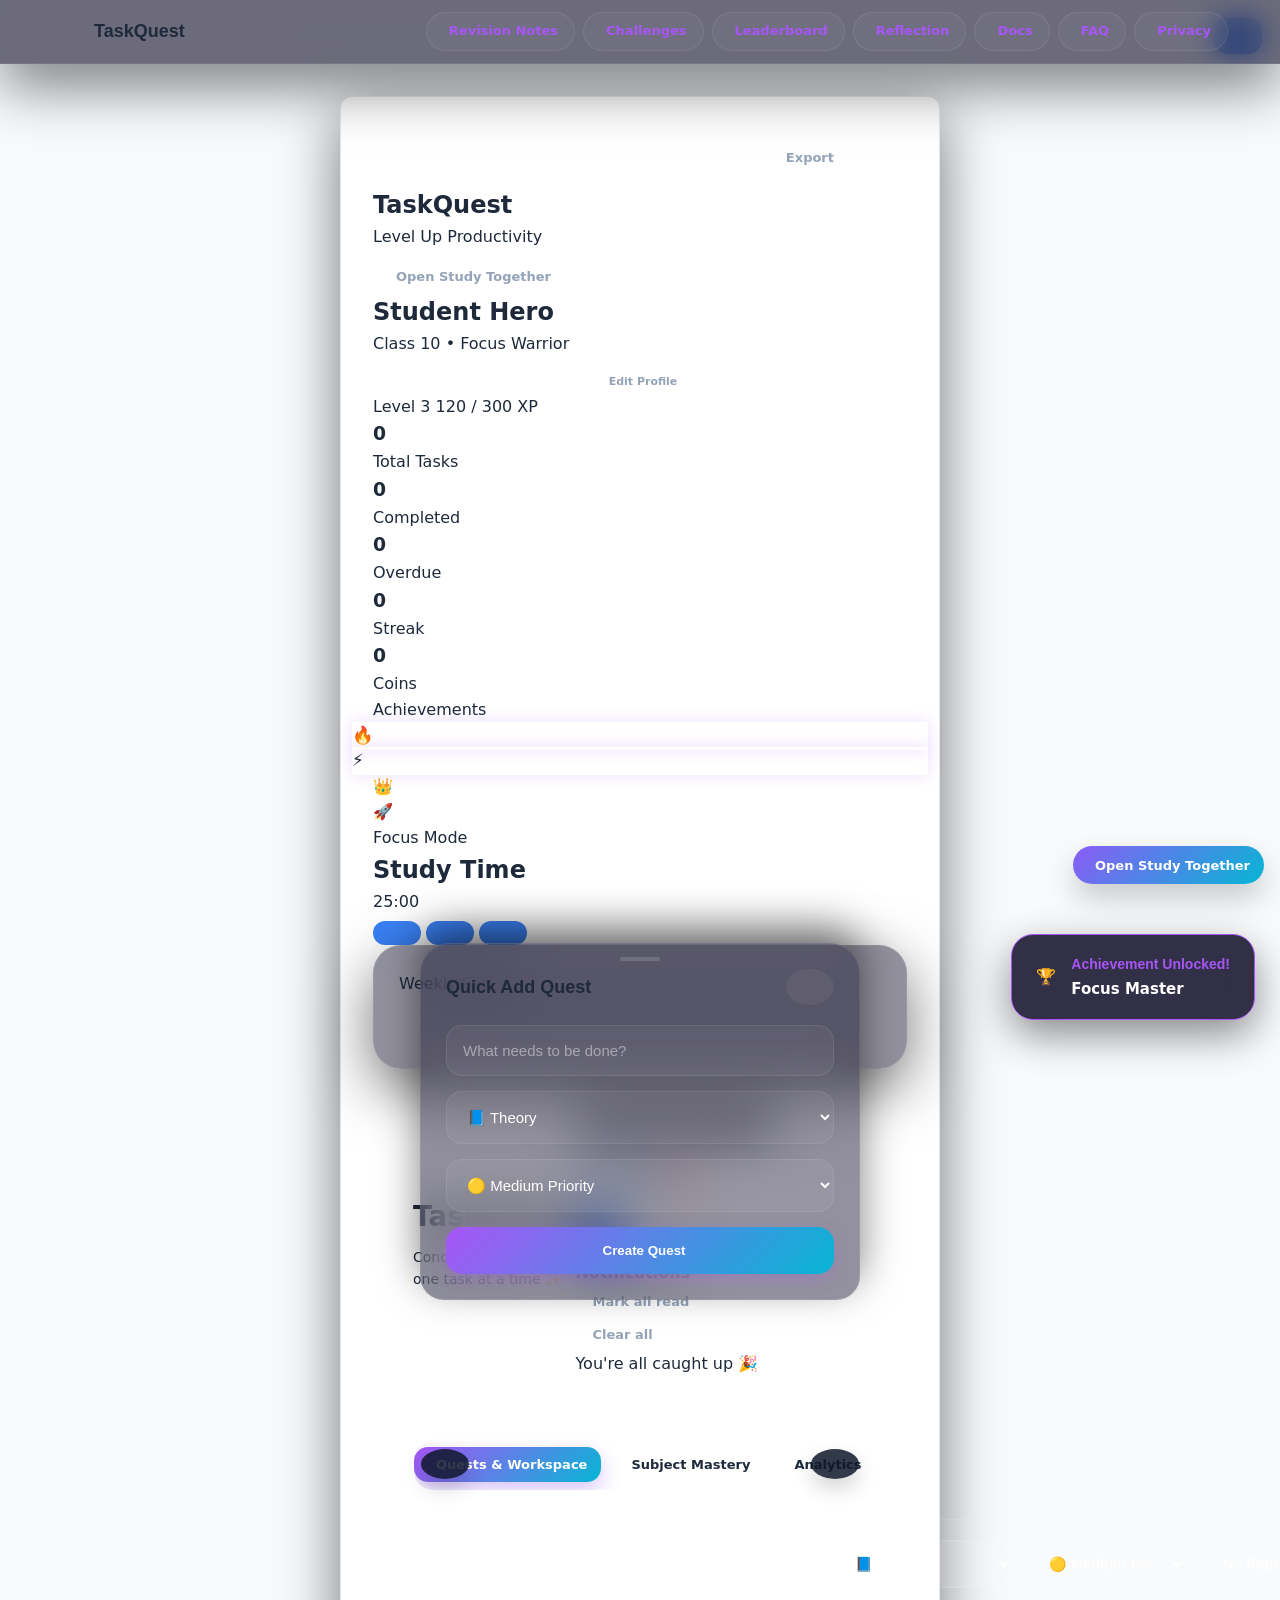
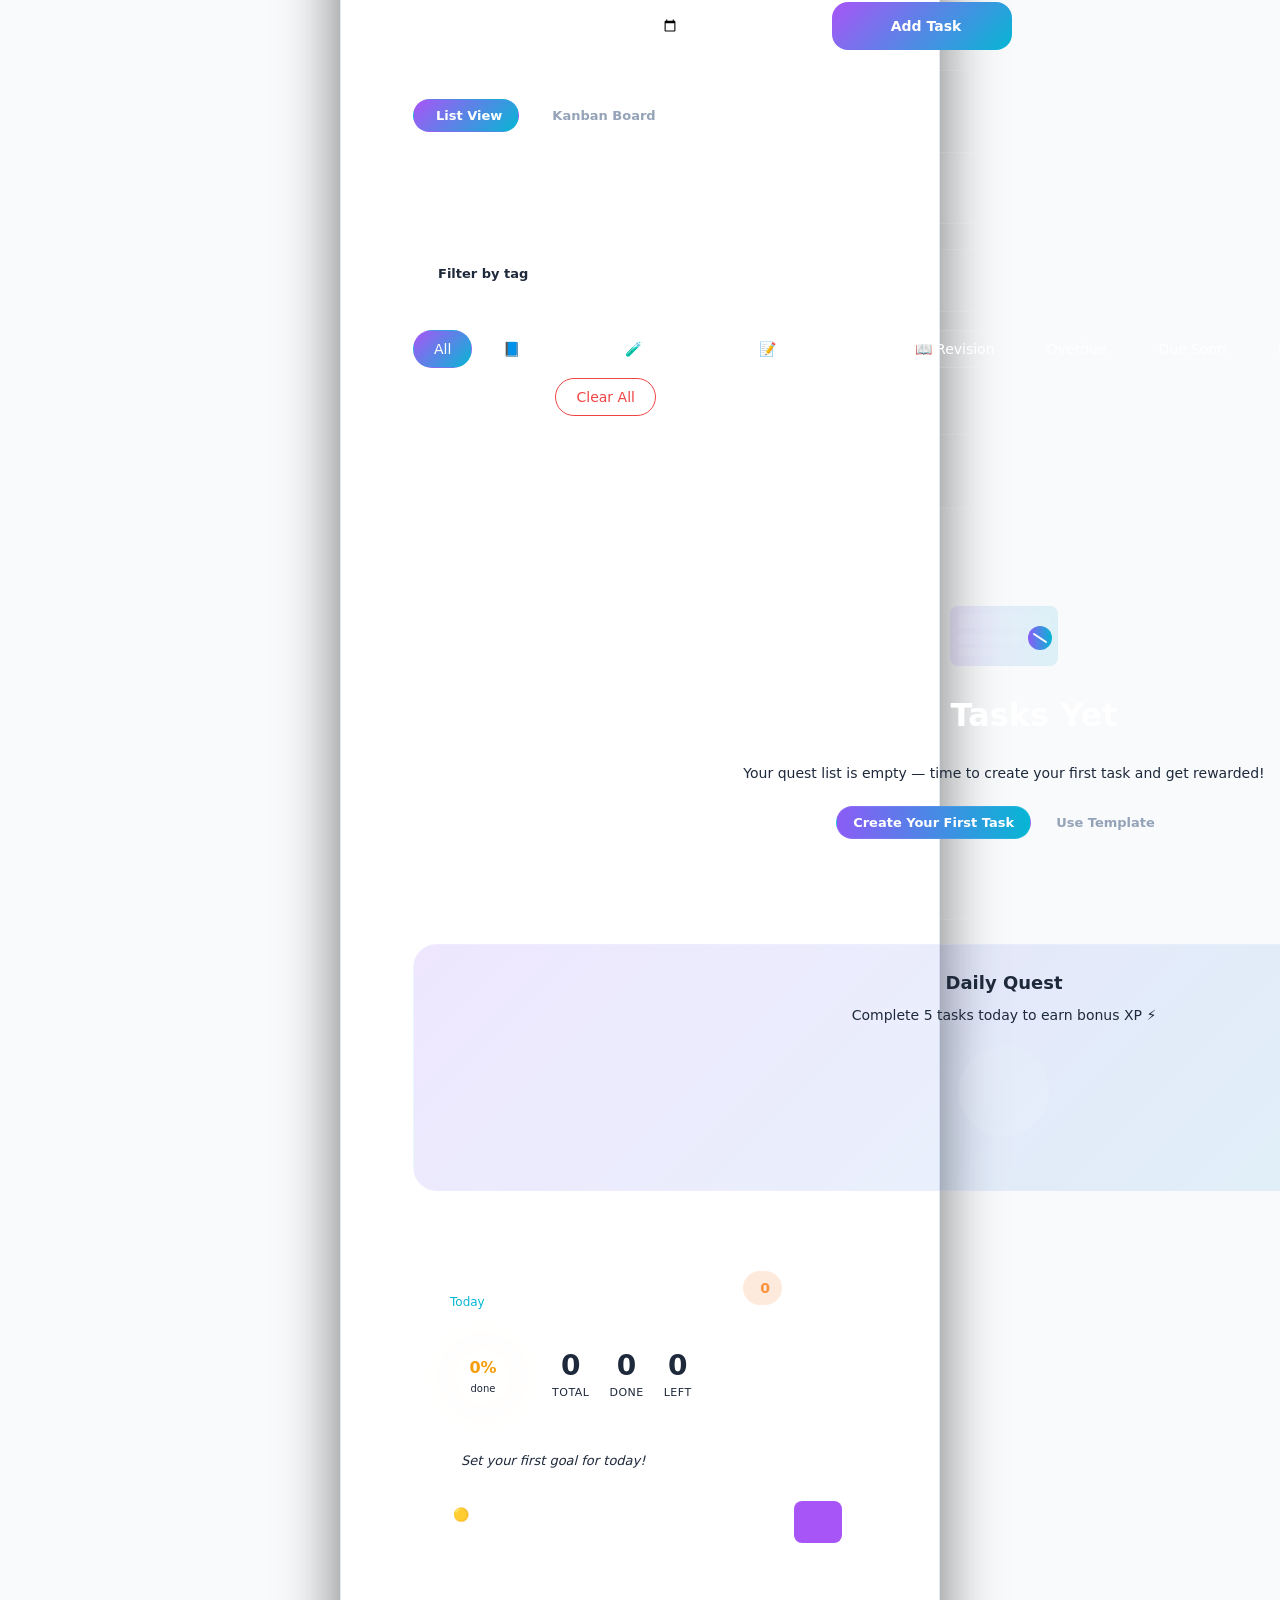
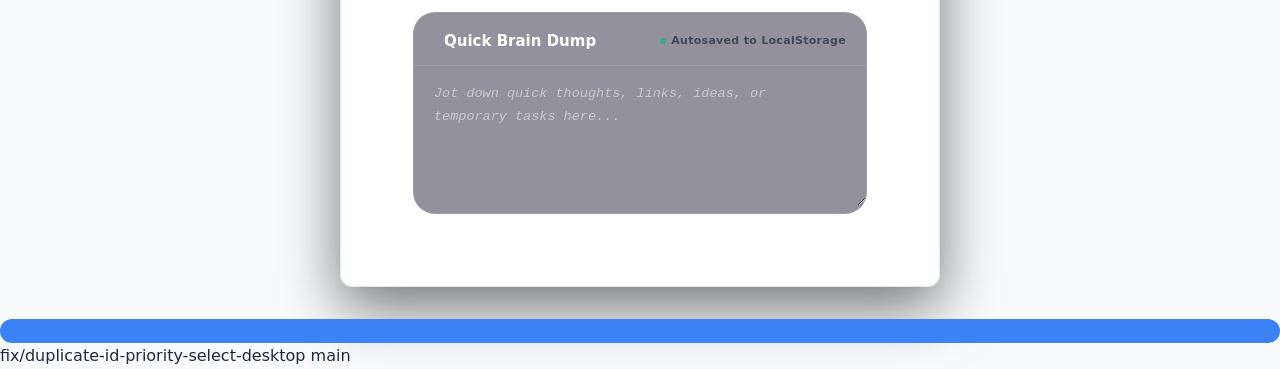
==== commit 934ac888: "Merge pull request #560 from chopadkartanishka/fix/duplicate-id-priority-select-desktop fix: rename " ====
--- a/index.html
+++ b/index.html
@@ -1877,11 +1877,16 @@
         <option value="Revision">📖 Revision</option>
       </select>
 
-      <select id="mobilePrioritySelect" aria-label="Task priority">
-  <option value="High">🔴 High Priority</option>
-  <option value="Medium" selected>🟡 Medium Priority</option>
-  <option value="Low">🟢 Low Priority</option>
-</select>
+      <select id="prioritySelect" aria-label="Task priority">
+
+        <option value="High">🚩 High Priority</option>
+        <option value="Medium" selected>🔸 Medium Priority</option>
+        <option value="Low">🔹 Low Priority</option>
+
+        <option value="High">🔴 High Priority</option>
+        <option value="Medium" selected>🟡 Medium Priority</option>
+        <option value="Low">🟢 Low Priority</option>
+      </select>
 
       <button id="mobileAddTaskBtn">
         <i class="ri-add-line"></i>Create Quest
@@ -2152,5 +2157,8 @@
   </button>
 </body>
 </html>
+ fix/duplicate-id-priority-select-desktop
+
 
 <style> html { scroll-behavior: smooth; } </style>
+ main
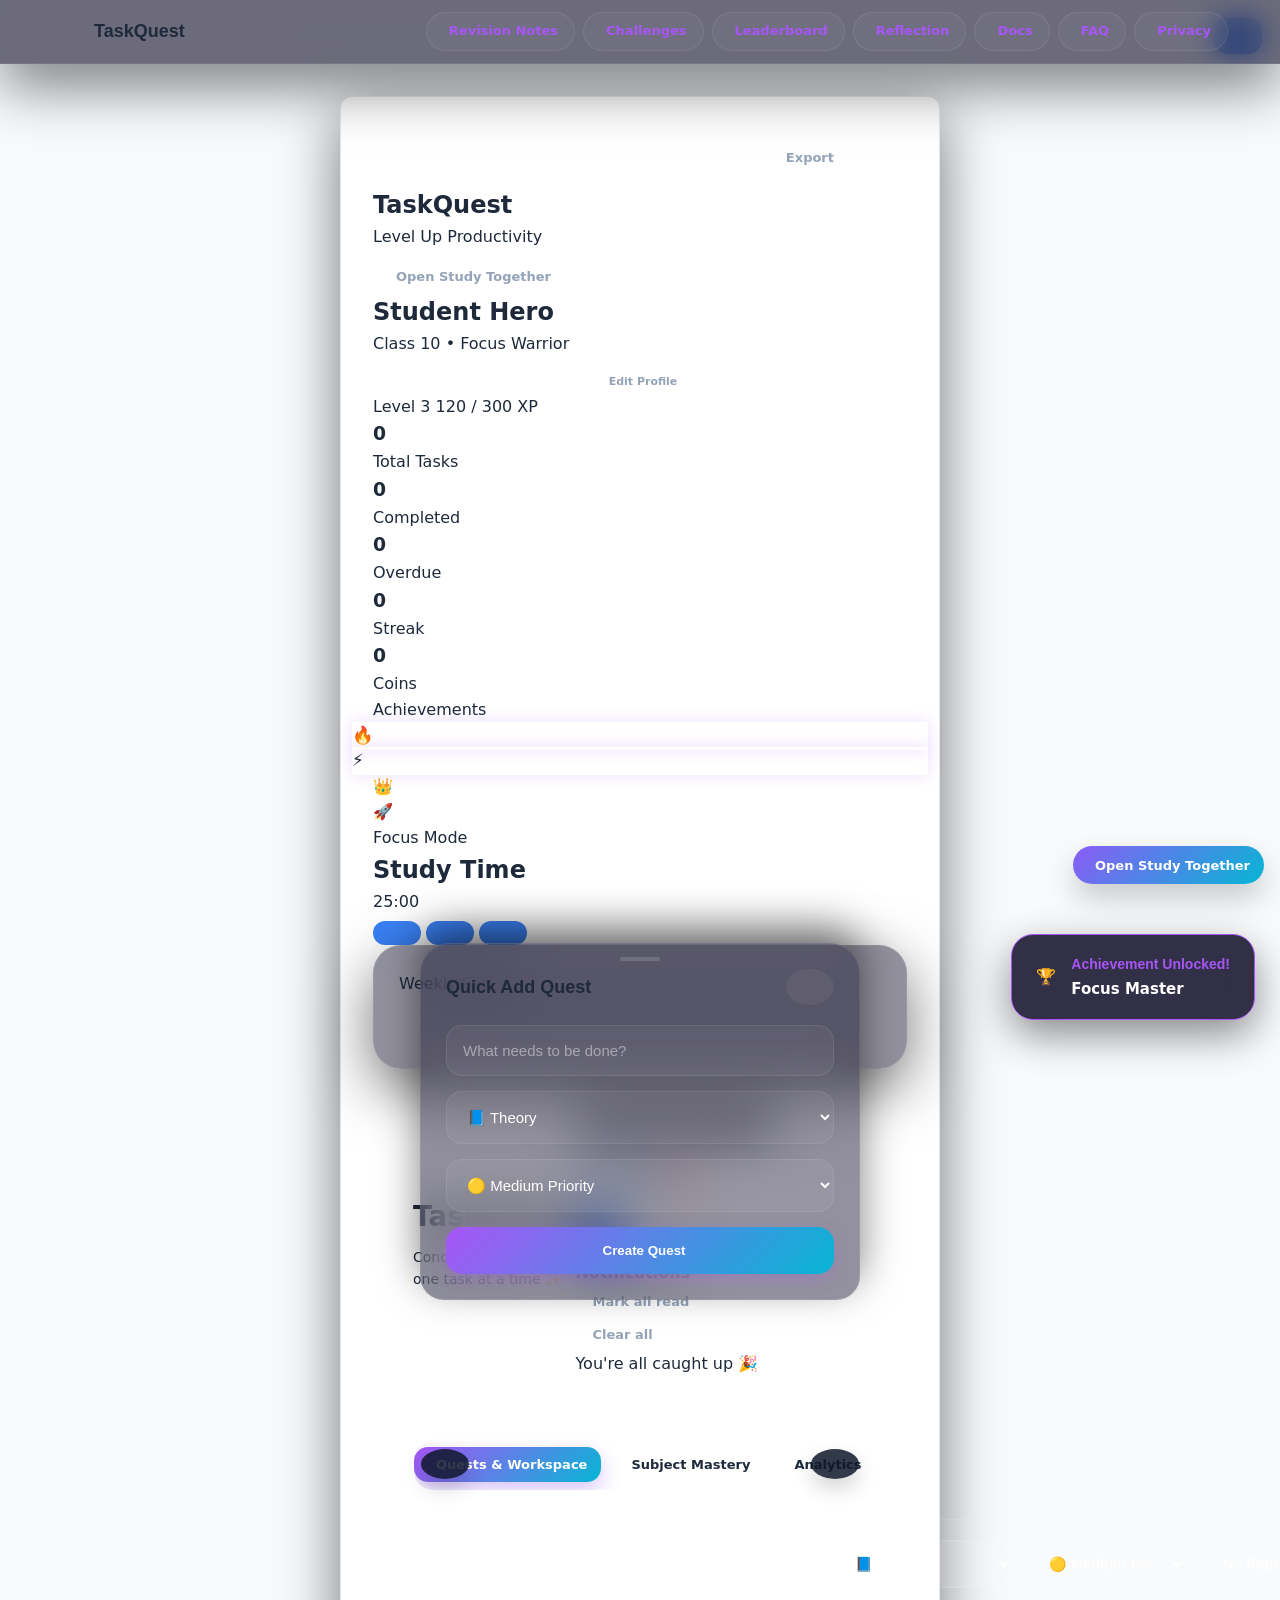
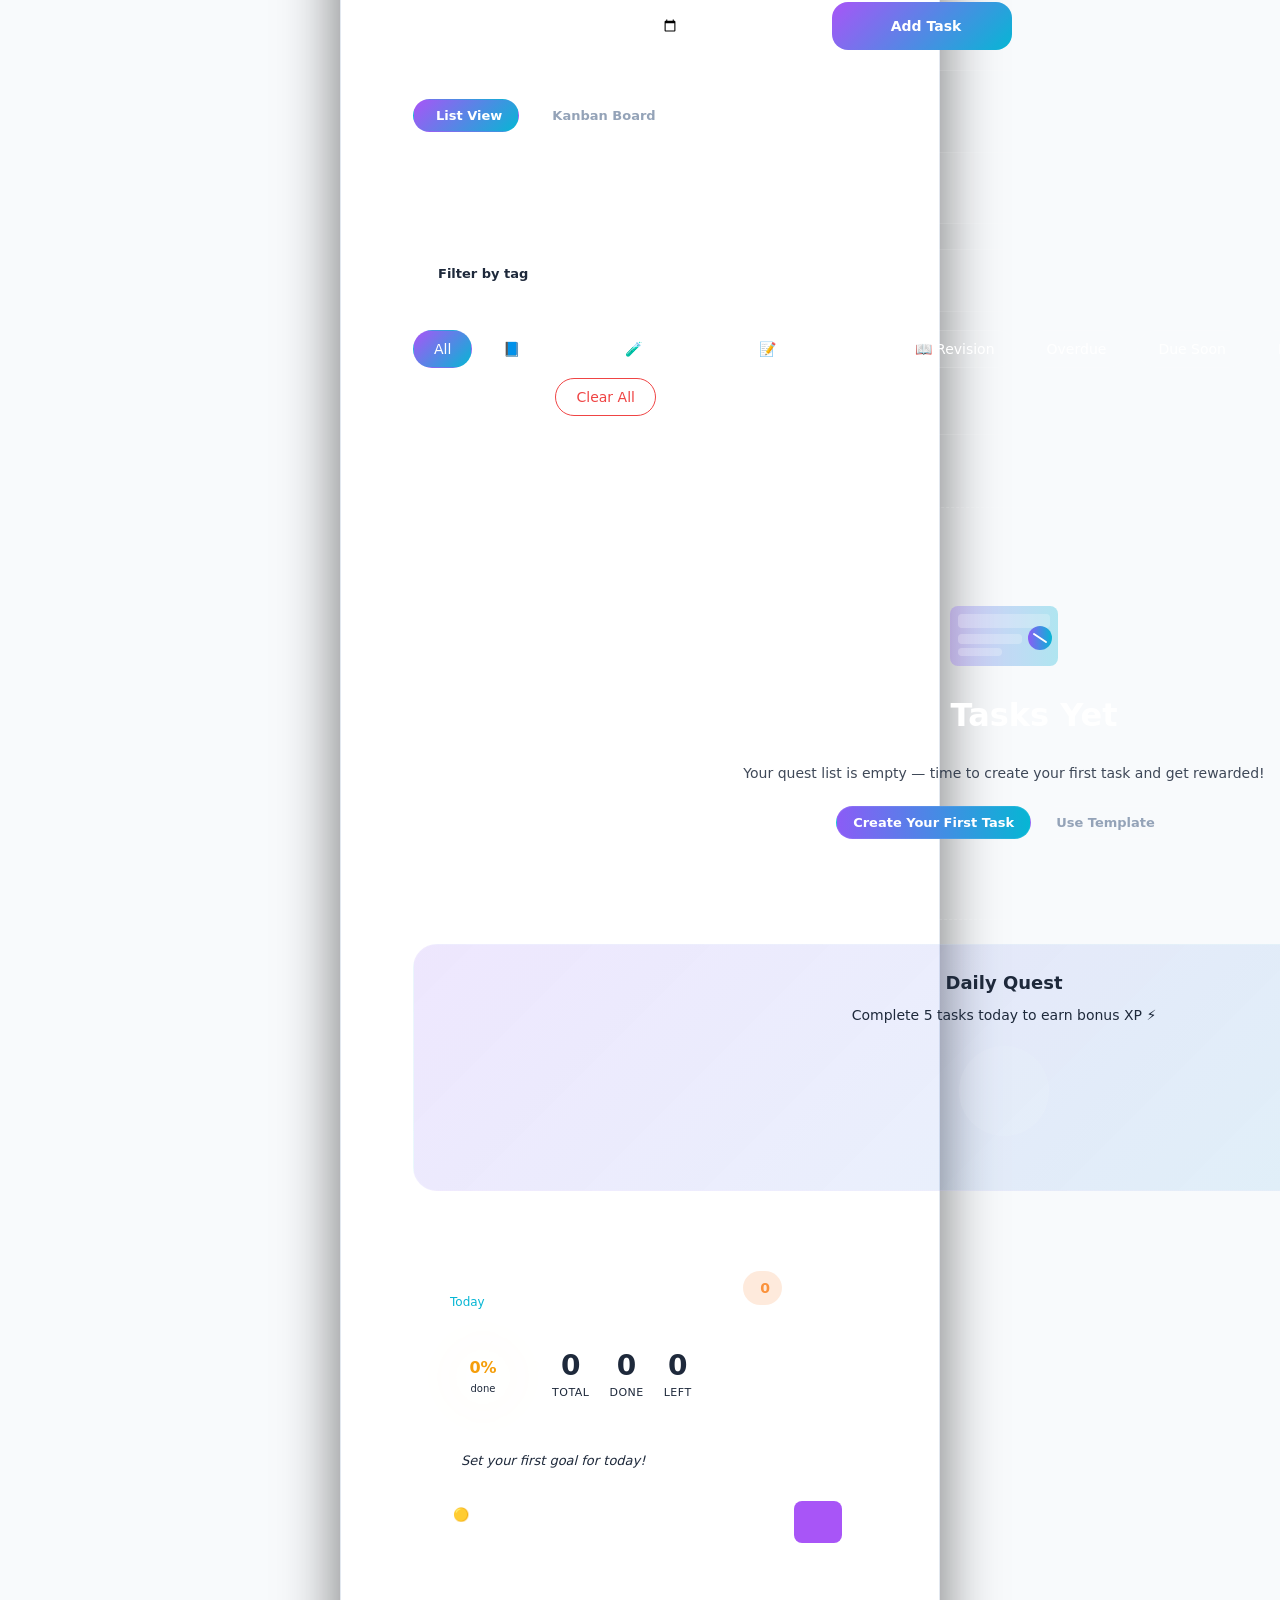
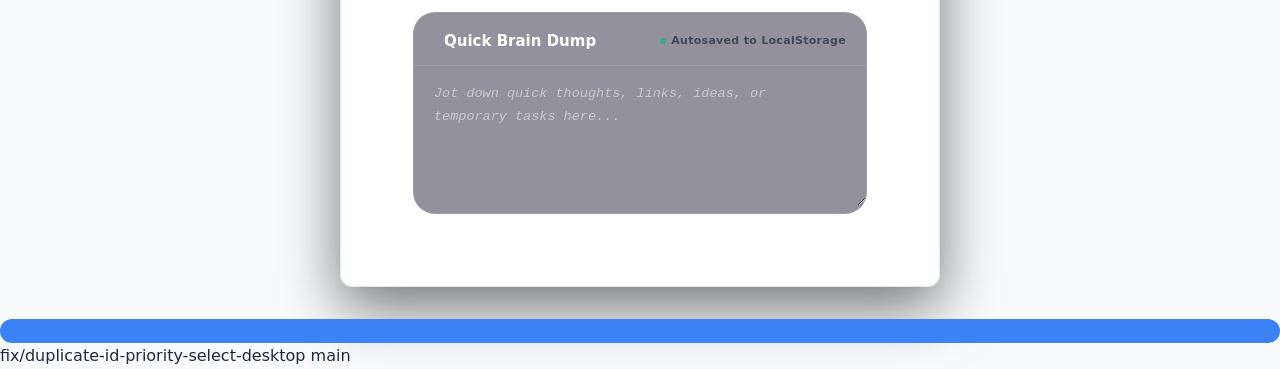
==== commit b546d30b: "Merge pull request #595 from KGFCH2/accessibility/empty-states-contrast accessibility: increase cont" ====
--- a/index.html
+++ b/index.html
@@ -402,15 +402,15 @@
                           <stop offset="1" stop-color="#06b6d4" />
                         </linearGradient>
                       </defs>
-                      <rect x="6" y="18" width="108" height="60" rx="8" fill="url(#g1)" opacity="0.12" />
-                      <rect x="14" y="26" width="92" height="14" rx="4" fill="#fff" opacity="0.06" />
-                      <rect x="14" y="46" width="64" height="10" rx="4" fill="#fff" opacity="0.06" />
-                      <rect x="14" y="60" width="44" height="8" rx="4" fill="#fff" opacity="0.06" />
+                      <rect x="6" y="18" width="108" height="60" rx="8" fill="url(#g1)" opacity="0.3" />
+                      <rect x="14" y="26" width="92" height="14" rx="4" fill="#fff" opacity="0.25" />
+                      <rect x="14" y="46" width="64" height="10" rx="4" fill="#fff" opacity="0.25" />
+                      <rect x="14" y="60" width="44" height="8" rx="4" fill="#fff" opacity="0.25" />
                       <circle cx="96" cy="50" r="12" fill="url(#g1)" />
                       <path d="M90 46 L102 54" stroke="#fff" stroke-width="2" stroke-linecap="round" />
                     </svg>
                     <h3>No Tasks Yet</h3>
-                    <p class="muted">Your quest list is empty — time to create your first task and get rewarded!</p>
+                    <p class="muted" style="opacity: 0.85;">Your quest list is empty — time to create your first task and get rewarded!</p>
                     <div class="empty-cta-row">
                       <button class="view-btn primary" id="ctaCreateTask">Create Your First Task</button>
                       <button class="view-btn" id="ctaBrowseTemplates">Use Template</button>
--- a/style.css
+++ b/style.css
@@ -7697,3 +7697,8 @@
   --primary-color-new: #007bff;
   --transition-speed: 0.3s;
 }
+
+:root {
+  --primary-color-new: #007bff;
+  --transition-speed: 0.3s;
+}
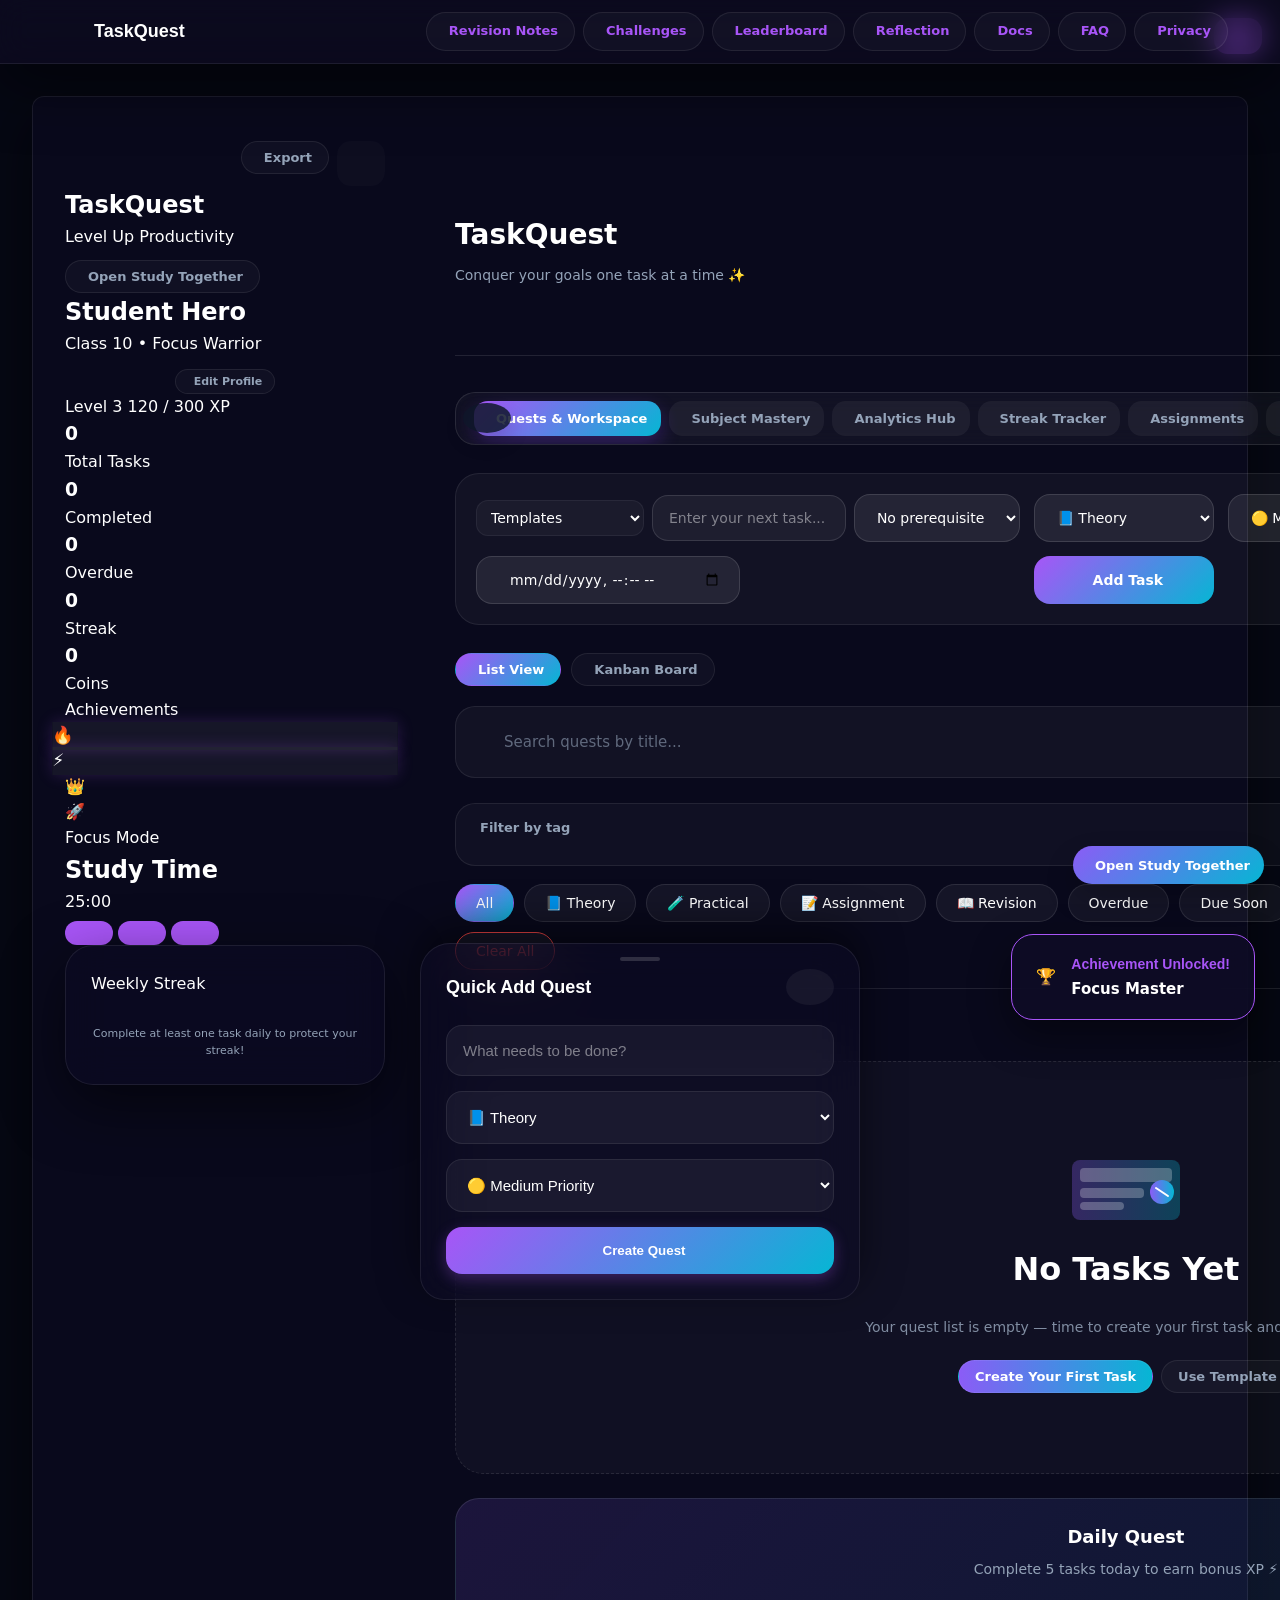
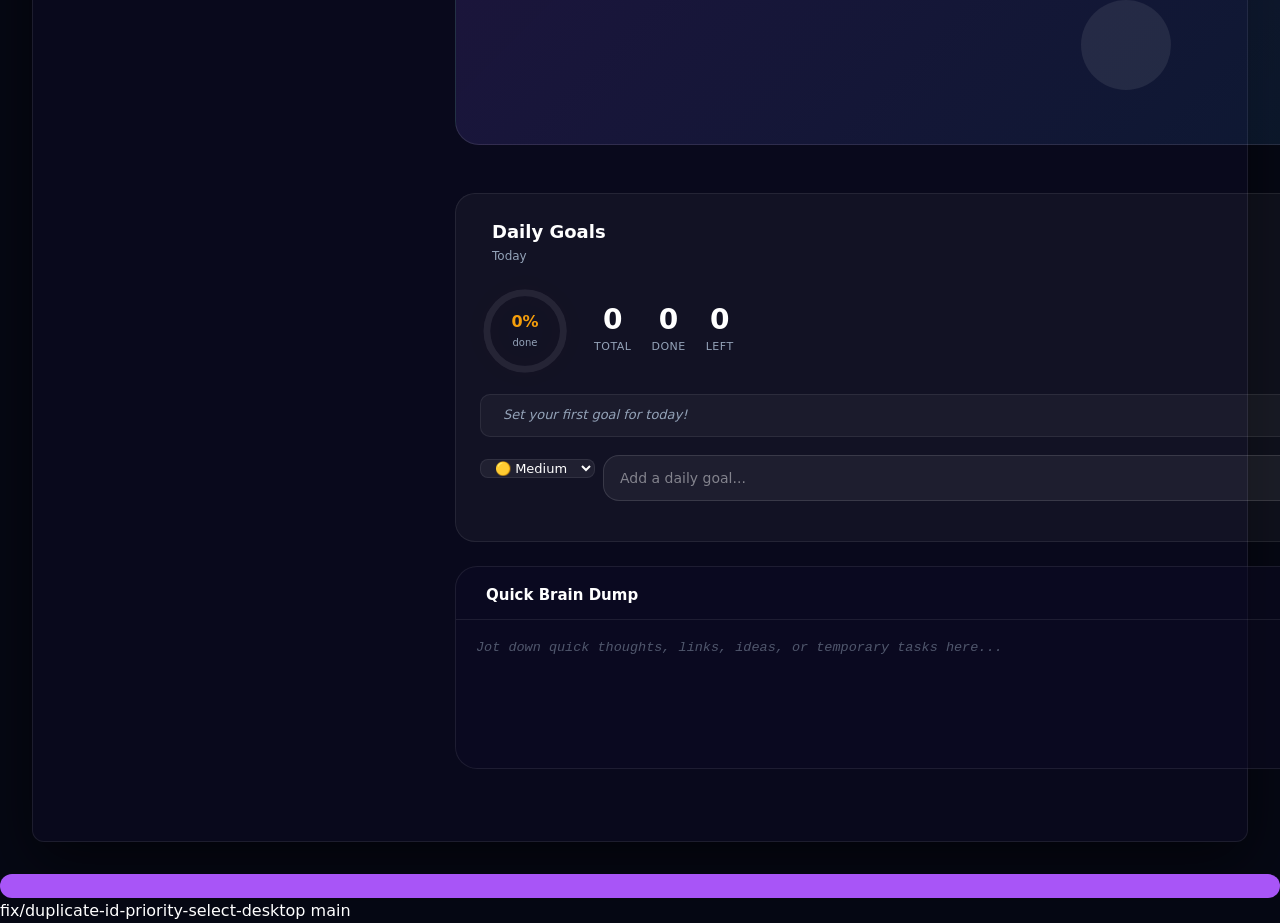
==== commit c5530b37: "style: enhance UI responsiveness, fix color contrast issues, and resolve header mobile overflow" ====
--- a/index.html
+++ b/index.html
@@ -23,7 +23,7 @@
   <script src="https://cdnjs.cloudflare.com/ajax/libs/jspdf/2.5.1/jspdf.umd.min.js"></script>
 
   <link rel="stylesheet" href="style.css">
-  <link rel="stylesheet" href="collaborative-styles.css">
+  <link rel="stylesheet" href="collaborative.css">
 </head>
 
 <body>
@@ -2078,12 +2078,14 @@
     <i class="ri-team-line"></i> Open Study Together
   </button>
   <div id="toast-container" class="toast-container" aria-live="polite" aria-atomic="true"></div>
+
   <script src="storage.js"></script>
   <script src="analytics.js"></script>
   <script src="prioritization.js"></script>
   <script src="script.js"></script>
   <script src="toast.js"></script>
   <script src="collaborative.js"></script>
+  <script src="correlationEngine.js"></script>
   <script>
   /* ── Timetable Manager (single implementation, persisted) ── */
   (function () {
--- a/style.css
+++ b/style.css
@@ -156,8 +156,11 @@
 
 /* Main Content */
 .container {
-  max-width: 600px;
-  width: 90%;
+  display: grid;
+  grid-template-columns: 320px 1fr;
+  gap: 30px;
+  max-width: 1500px;
+  width: 95%;
   margin: 2rem auto;
   padding: 2rem;
   background-color: var(--card-bg);
@@ -165,6 +168,12 @@
   border-radius: var(--radius);
   box-shadow: var(--shadow);
   flex: 1;
+  align-items: start;
+}
+
+.legal-page .container {
+  display: block;
+  max-width: 800px !important;
 }
 
 /* Footer */
@@ -2507,6 +2516,16 @@
   --success: #22c55e;
   --danger: #ef4444;
   --shadow: 0 20px 60px rgba(0, 0, 0, 0.55);
+
+  /* Fallbacks for older CSS selectors */
+  --bg-color: var(--bg);
+  --text-color: var(--text);
+  --text-light: var(--textLight);
+  --card-bg: var(--card);
+  --border-color: var(--border);
+  --button-bg: var(--primary);
+  --button-hover: #9333ea;
+  --accent-color: var(--secondary);
 }
 
 /* Aurora Borealis (Dark Emerald) */
@@ -2521,6 +2540,16 @@
   --success: #10b981;
   --danger: #f43f5e;
   --shadow: 0 20px 60px rgba(0, 0, 0, 0.55);
+
+  /* Fallbacks for older CSS selectors */
+  --bg-color: var(--bg);
+  --text-color: var(--text);
+  --text-light: var(--textLight);
+  --card-bg: var(--card);
+  --border-color: var(--border);
+  --button-bg: var(--primary);
+  --button-hover: #059669;
+  --accent-color: var(--secondary);
 }
 
 /* Neon Cyberpunk (Dark Synthwave) */
@@ -2535,6 +2564,16 @@
   --success: #10b981;
   --danger: #ef4444;
   --shadow: 0 20px 60px rgba(0, 0, 0, 0.65);
+
+  /* Fallbacks for older CSS selectors */
+  --bg-color: var(--bg);
+  --text-color: var(--text);
+  --text-light: var(--textLight);
+  --card-bg: var(--card);
+  --border-color: var(--border);
+  --button-bg: var(--primary);
+  --button-hover: #db2777;
+  --accent-color: var(--secondary);
 }
 
 /* Sunset Gold (Premium Light) */
@@ -2549,6 +2588,16 @@
   --success: #10b981;
   --danger: #ef4444;
   --shadow: 0 15px 45px rgba(220, 150, 50, 0.05);
+
+  /* Fallbacks for older CSS selectors */
+  --bg-color: var(--bg);
+  --text-color: var(--text);
+  --text-light: var(--textLight);
+  --card-bg: var(--card);
+  --border-color: var(--border);
+  --button-bg: var(--primary);
+  --button-hover: #d97706;
+  --accent-color: var(--secondary);
 }
 
 /* 2. Theme Dot Selector in Topbar */
@@ -2663,6 +2712,18 @@
   .container {
     grid-template-columns: 1fr;
     padding: 20px 15px;
+  }
+
+  .header-inner {
+    flex-direction: column !important;
+    gap: 12px !important;
+    text-align: center !important;
+    padding: 5px 0 !important;
+  }
+
+  .header-nav {
+    justify-content: center !important;
+    width: 100% !important;
   }
 
   .sidebar {
--- a/collaborative.css
+++ b/collaborative.css
@@ -0,0 +1,318 @@
+.collaborative-page {
+    overflow: hidden; /* Fix layout height */
+}
+
+.collab-container {
+    display: grid;
+    grid-template-columns: 280px 1fr 280px;
+    gap: 20px;
+    height: calc(100vh - 120px);
+    max-width: 1500px;
+    margin: 0 auto;
+    width: 95%;
+}
+
+@media (max-width: 1100px) {
+    .collab-container { grid-template-columns: 240px 1fr; }
+    .collab-focus { display: none; }
+}
+
+@media (max-width: 768px) {
+    .collab-container { grid-template-columns: 1fr; }
+    .collab-sidebar { display: none; }
+}
+
+/* Chat Window */
+.chat-window {
+    display: flex;
+    flex-direction: column;
+    border-radius: 30px;
+    overflow: hidden;
+}
+
+.chat-header {
+    padding: 20px 25px;
+    border-bottom: 1px solid var(--border);
+    display: flex;
+    justify-content: space-between;
+    align-items: center;
+}
+
+.chat-header h2 { font-size: 1.2rem; font-weight: 700; margin: 0; }
+.chat-header p { font-size: 0.85rem; color: var(--text-light); }
+
+.messages-container {
+    flex: 1;
+    padding: 20px;
+    overflow-y: auto;
+    display: flex;
+    flex-direction: column;
+    gap: 12px;
+}
+
+.message {
+    max-width: 80%;
+    padding: 12px 16px;
+    border-radius: 18px;
+    font-size: 0.95rem;
+    line-height: 1.4;
+    position: relative;
+    animation: msgIn 0.3s ease;
+}
+
+@keyframes msgIn {
+    from { opacity: 0; transform: translateY(10px); }
+    to { opacity: 1; transform: translateY(0); }
+}
+
+.msg-received {
+    align-self: flex-start;
+    background: rgba(255, 255, 255, 0.05);
+    border: 1px solid var(--border);
+    border-bottom-left-radius: 4px;
+}
+
+.msg-sent {
+    align-self: flex-end;
+    background: linear-gradient(135deg, var(--primary), var(--secondary));
+    color: white;
+    border-bottom-right-radius: 4px;
+}
+
+.msg-meta {
+    display: block;
+    font-size: 0.7rem;
+    margin-bottom: 4px;
+    opacity: 0.7;
+    font-weight: 700;
+}
+
+/* Footer Actions */
+.chat-footer {
+    padding: 20px;
+    background: rgba(0, 0, 0, 0.1);
+}
+
+.quick-actions {
+    display: flex;
+    gap: 8px;
+    margin-bottom: 15px;
+    overflow-x: auto;
+    padding-bottom: 5px;
+}
+
+.action-pill {
+    white-space: nowrap;
+    padding: 6px 12px;
+    border-radius: 20px;
+    border: 1px solid var(--border);
+    background: var(--card);
+    color: var(--text);
+    font-size: 0.8rem;
+    cursor: pointer;
+    transition: var(--transition);
+}
+
+.action-pill:hover {
+    background: var(--primary);
+    color: white;
+    transform: translateY(-2px);
+}
+
+.message-form {
+    display: flex;
+    gap: 10px;
+}
+
+.message-form input {
+    flex: 1;
+    background: rgba(255, 255, 255, 0.08);
+    border: 1px solid var(--border);
+    border-radius: 15px;
+    padding: 12px 18px;
+    color: var(--text);
+    outline: none;
+}
+
+.send-btn {
+    width: 45px;
+    height: 45px;
+    border-radius: 15px;
+    border: none;
+    background: linear-gradient(135deg, var(--primary), var(--secondary));
+    color: white;
+    cursor: pointer;
+    font-size: 1.2rem;
+    display: flex;
+    align-items: center;
+    justify-content: center;
+}
+
+.sidebar-section { margin-bottom: 30px; }
+.sidebar-section h3 { font-size: 0.9rem; text-transform: uppercase; letter-spacing: 1px; color: var(--text-light); margin-bottom: 15px; }
+
+.user-status-pill { padding: 6px 15px; border-radius: 20px; font-weight: 700; font-size: 0.85rem; }
+
+/* Real-time Presence UI */
+.online-user {
+    padding: 12px;
+    border-radius: 15px;
+    margin-bottom: 10px;
+    display: flex;
+    justify-content: space-between;
+    align-items: center;
+    border: 1px solid var(--border);
+    transition: var(--transition);
+}
+
+.peer-info { flex: 1; }
+.peer-main { display: flex; align-items: center; gap: 8px; font-size: 0.9rem; }
+.peer-status-dot { width: 8px; height: 8px; background: var(--success); border-radius: 50%; box-shadow: 0 0 8px var(--success); }
+.peer-meta { font-size: 0.75rem; color: var(--text-light); margin-top: 2px; }
+.peer-streak { font-size: 0.85rem; font-weight: 700; color: #f59e0b; display: flex; align-items: center; gap: 4px; }
+
+/* Global Leaderboard UI */
+.session-leaderboard {
+    margin-top: 20px;
+    padding-top: 15px;
+    border-top: 1px solid var(--border);
+}
+
+.leaderboard-item {
+    display: flex;
+    align-items: center;
+    padding: 10px;
+    border-radius: 12px;
+    margin-bottom: 8px;
+    background: rgba(255, 255, 255, 0.02);
+    gap: 12px;
+    border: 1px solid transparent;
+}
+
+.leaderboard-item.highlight {
+    background: rgba(139, 92, 246, 0.1);
+    border: 1px solid rgba(139, 92, 246, 0.3);
+}
+
+.leaderboard-item .rank {
+    font-weight: 800;
+    width: 24px;
+    text-align: center;
+    font-size: 0.85rem;
+}
+
+.leaderboard-item .player-info { flex: 1; min-width: 0; }
+.leaderboard-item .name {
+    display: block;
+    font-size: 0.85rem;
+    font-weight: 600;
+    white-space: nowrap;
+    overflow: hidden;
+    text-overflow: ellipsis;
+}
+
+.stats-mini { font-size: 0.7rem; color: var(--text-light); display: flex; gap: 8px; }
+.stats-mini .streak { color: #f59e0b; }
+
+.leaderboard-item .score {
+    font-weight: 700;
+    font-size: 0.85rem;
+    color: var(--secondary);
+}
+
+/* Team Management Styles */
+.member-input-group {
+    display: flex;
+    gap: 8px;
+    margin-bottom: 15px;
+}
+
+.member-input-group input {
+    flex: 1;
+    background: rgba(255, 255, 255, 0.05);
+    border: 1px solid var(--border);
+    border-radius: 10px;
+    padding: 8px 12px;
+    color: var(--text);
+    font-size: 0.85rem;
+    outline: none;
+}
+
+.member-input-group button {
+    background: var(--primary);
+    color: white;
+    border: none;
+    border-radius: 10px;
+    width: 36px;
+    height: 36px;
+    cursor: pointer;
+    transition: var(--transition);
+}
+
+.member-input-group button:hover {
+    transform: scale(1.05);
+    background: var(--secondary);
+}
+
+.team-list-container {
+    max-height: 200px;
+    overflow-y: auto;
+    padding-right: 5px;
+}
+
+.member-item {
+    display: flex;
+    justify-content: space-between;
+    align-items: flex-start;
+    padding: 8px 12px;
+    background: rgba(255, 255, 255, 0.03);
+    border: 1px solid var(--border);
+    border-radius: 10px;
+    margin-bottom: 6px;
+    font-size: 0.85rem;
+    animation: slideIn 0.2s ease;
+}
+
+.member-identity {
+    display: flex;
+    flex-direction: column;
+    gap: 4px;
+}
+
+.member-name {
+    font-weight: 700;
+    color: var(--text);
+}
+
+.member-stats-mini {
+    display: flex;
+    gap: 8px;
+    font-size: 0.7rem;
+    color: var(--text-light);
+    font-weight: 600;
+}
+
+.member-stats-mini i {
+    color: #f59e0b;
+}
+
+.member-no-stats {
+    font-size: 0.7rem;
+    opacity: 0.5;
+    font-style: italic;
+}
+
+@keyframes slideIn {
+    from { opacity: 0; transform: translateX(-10px); }
+    to { opacity: 1; transform: translateX(0); }
+}
+
+.delete-member-btn {
+    color: var(--text-light);
+    cursor: pointer;
+    transition: color 0.2s;
+}
+
+.delete-member-btn:hover {
+    color: var(--danger);
+}
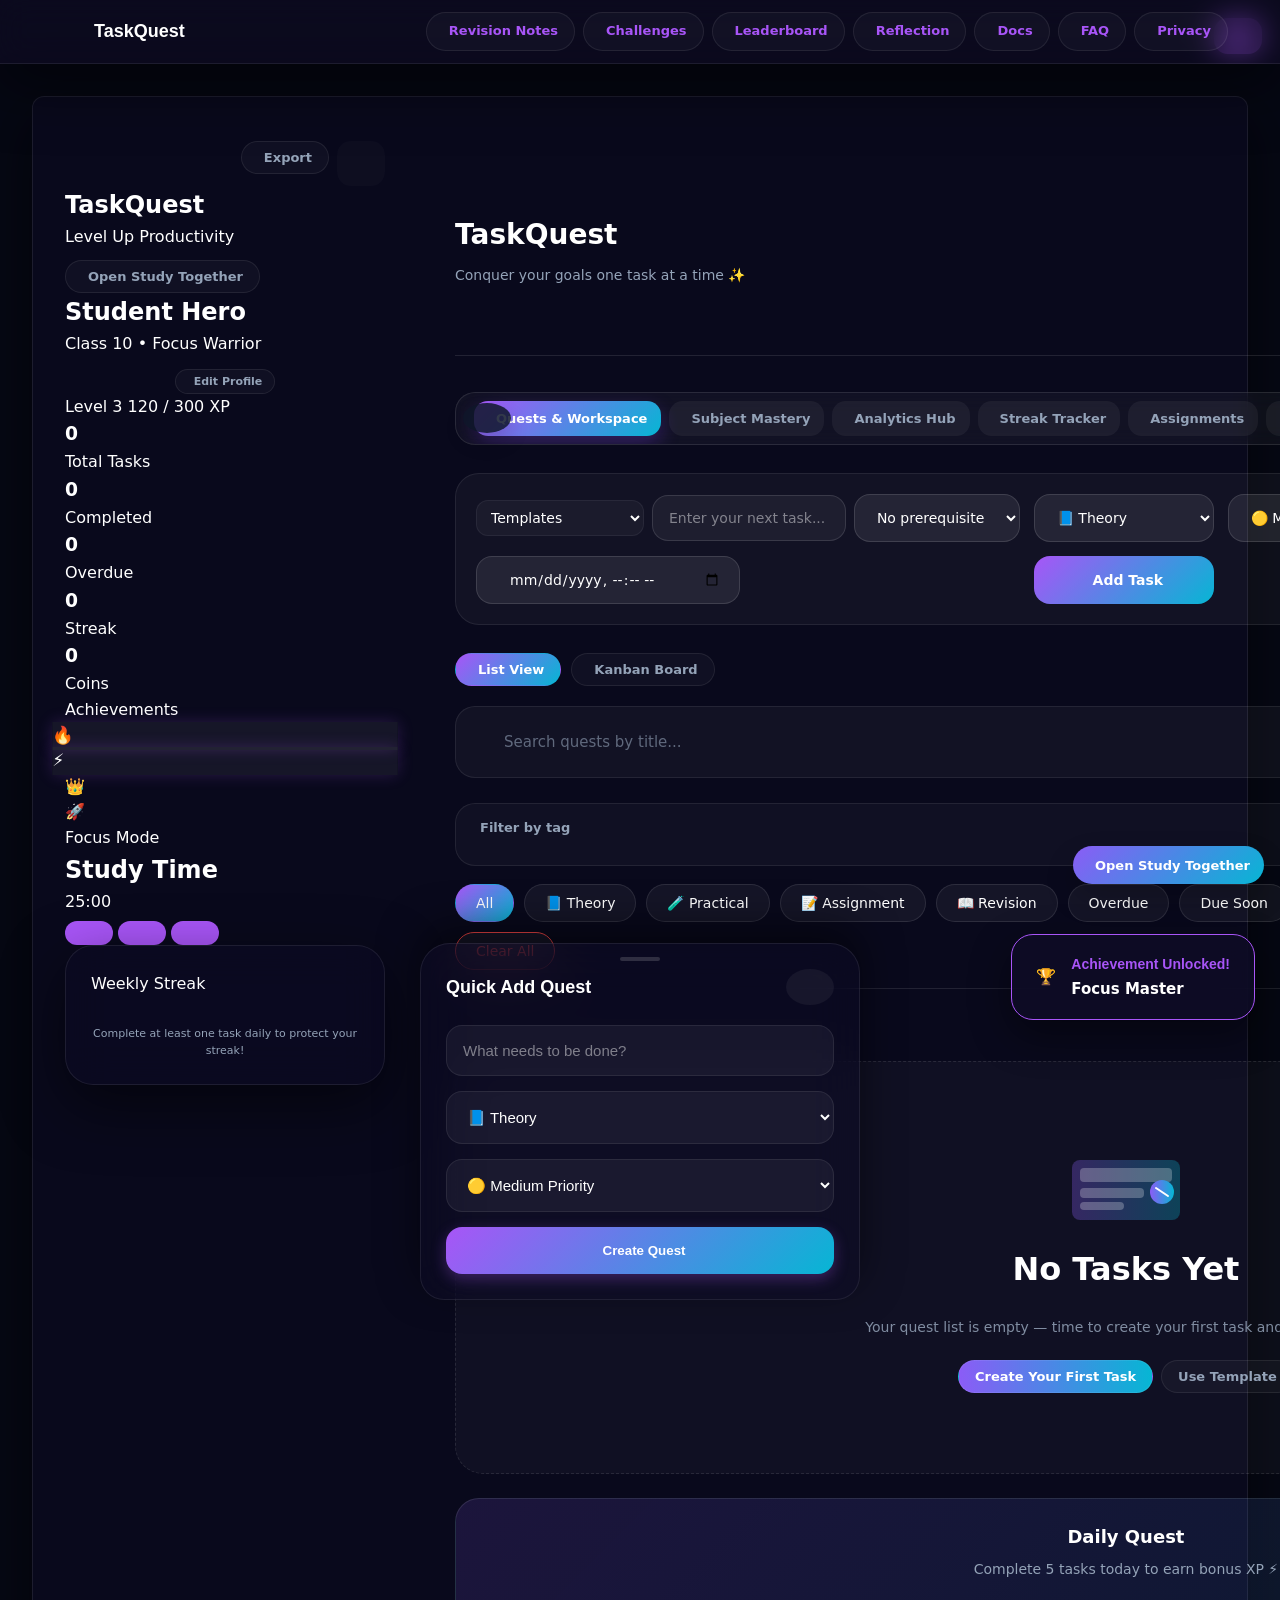
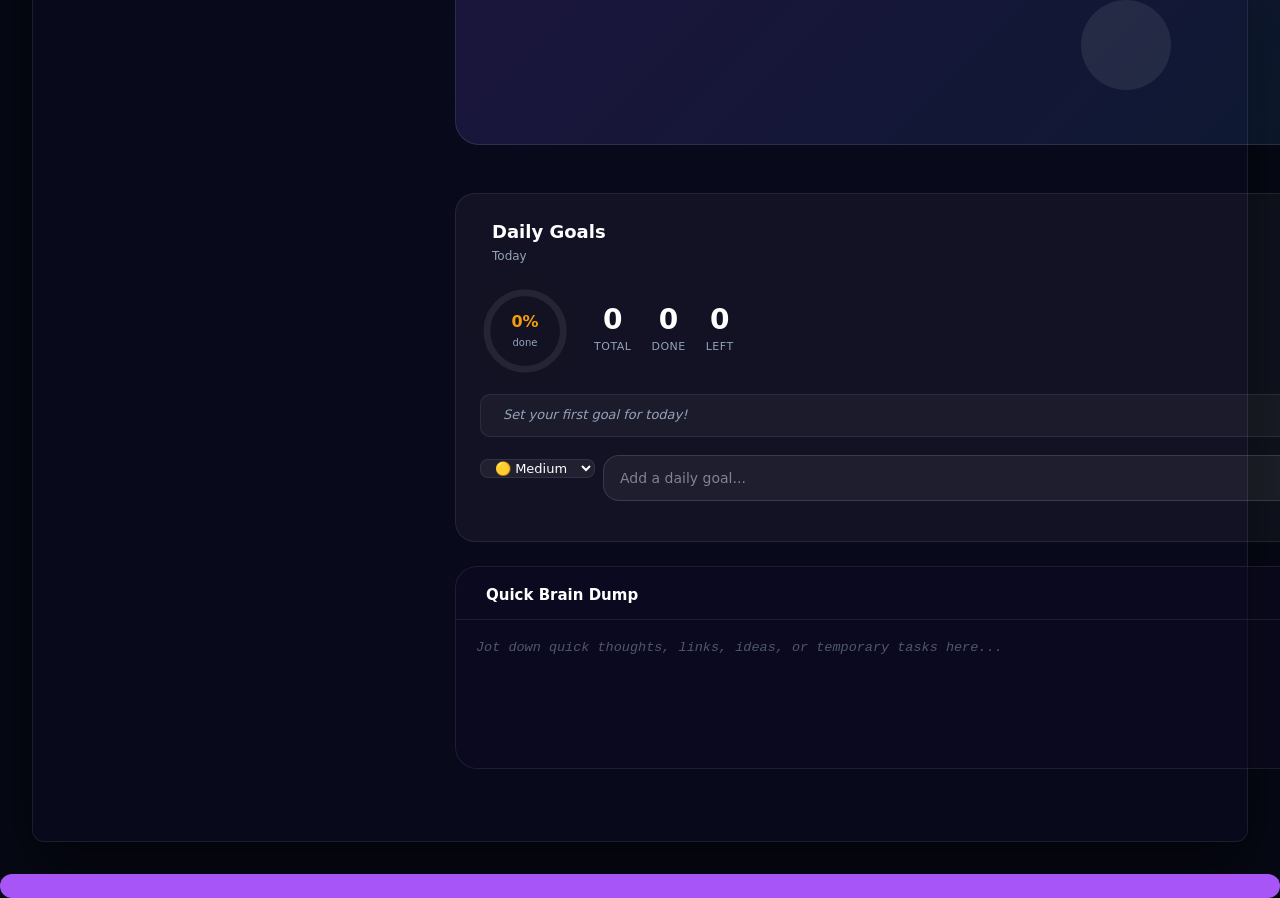
==== commit bf015ac6: "fix: resolve desktop layout squishing, clean up index.html conflict markers, and fix leaderboard pag" ====
--- a/index.html
+++ b/index.html
@@ -2153,14 +2153,9 @@
     });
   })();
   </script>
-
   <button class="back-to-top-btn" id="backToTopBtn" aria-label="Back to top">
     <i class="ri-arrow-up-line"></i>
   </button>
+  <style> html { scroll-behavior: smooth; } </style>
 </body>
 </html>
- fix/duplicate-id-priority-select-desktop
-
-
-<style> html { scroll-behavior: smooth; } </style>
- main
--- a/style.css
+++ b/style.css
@@ -176,6 +176,11 @@
   max-width: 800px !important;
 }
 
+.leaderboard-page.container {
+  display: block;
+  max-width: 1200px;
+}
+
 /* Footer */
 .site-footer {
   padding: 2rem 1.5rem;
@@ -786,6 +791,11 @@
 }
 
 /* Collapsible sidebar - minimal styles */
+body.sidebar-collapsed .container {
+  grid-template-columns: 72px 1fr;
+  gap: 20px;
+}
+
 body.sidebar-collapsed .sidebar {
   width: 72px !important;
   padding: 14px 8px !important;
@@ -798,7 +808,7 @@
 
 /* Shift main content to account for collapsed sidebar on wide screens */
 @media (min-width: 1000px) {
-  body.sidebar-collapsed .main-content { margin-left: 88px; transition: margin 0.28s ease; }
+  body.sidebar-collapsed .main-content { margin-left: 0; transition: margin 0.28s ease; }
 }
 
 /* Icon-only mode for badges */
@@ -1403,14 +1413,6 @@
 }
 
 /* RESPONSIVE */
-
-@media(max-width: 1150px) {
-
-  .container {
-    grid-template-columns: 1fr;
-  }
-
-}
 
 @media(max-width: 750px) {
 
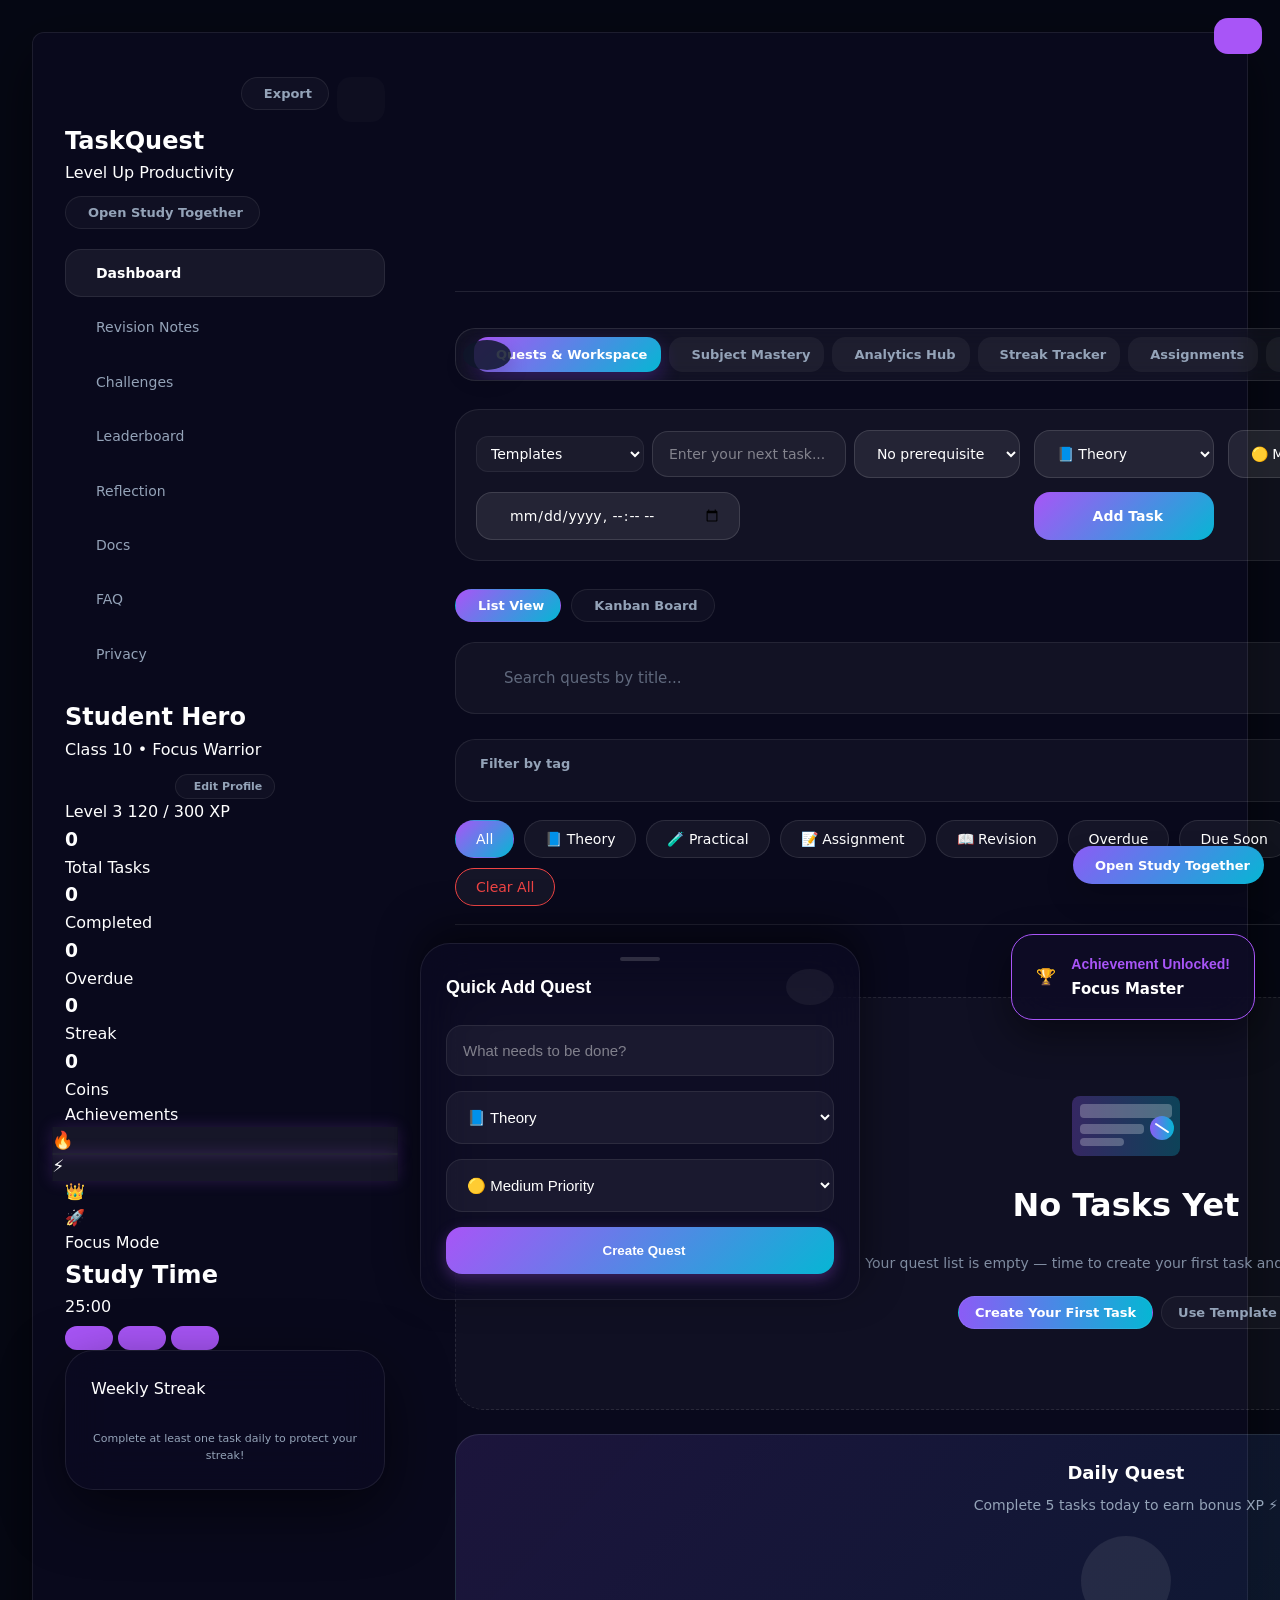
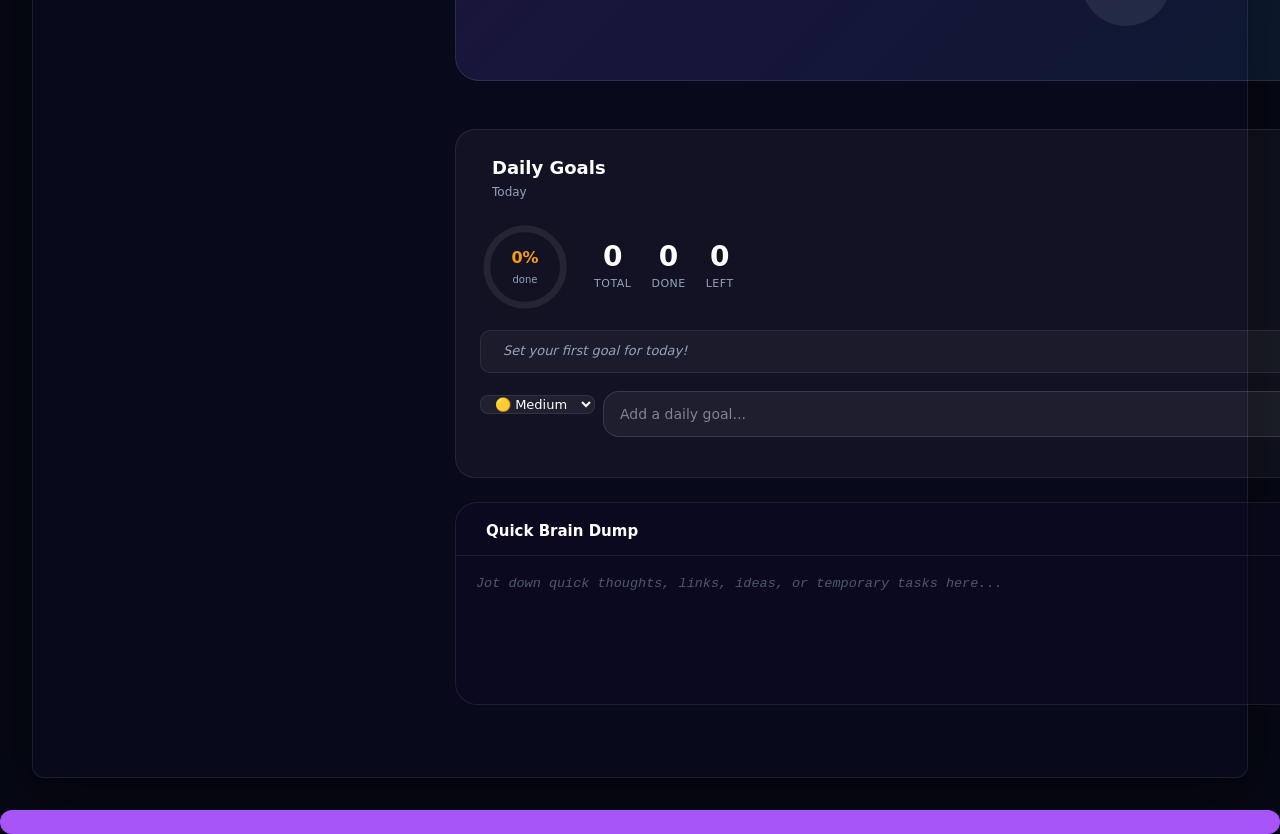
==== commit c3ba2a63: "fix: overhaul dashboard layout, remove double header, integrate sidebar navigation menu, and fix mob" ====
--- a/index.html
+++ b/index.html
@@ -26,7 +26,7 @@
   <link rel="stylesheet" href="collaborative.css">
 </head>
 
-<body>
+<body class="dashboard-page">
   <a href="#quests-tab" class="skip-to-content" style="position: absolute; top: -100px; left: 10px; background: var(--primary); color: #fff; padding: 8px 16px; border-radius: 4px; z-index: 10000; transition: top 0.2s;" onfocus="this.style.top='10px'" onblur="this.style.top='-100px'">Skip to content</a>
 
   <!-- GLOBAL HEADER -->
@@ -90,6 +90,42 @@
           </button>
         </div>
       </div>
+
+      <!-- SIDEBAR MENU -->
+      <nav class="sidebar-nav">
+        <a href="index.html" class="sidebar-nav-item active">
+          <i class="ri-dashboard-line"></i>
+          <span>Dashboard</span>
+        </a>
+        <a href="notes.html" class="sidebar-nav-item">
+          <i class="ri-sticky-note-line"></i>
+          <span>Revision Notes</span>
+        </a>
+        <a href="Challenge.html" class="sidebar-nav-item">
+          <i class="ri-trophy-line"></i>
+          <span>Challenges</span>
+        </a>
+        <a href="leaderboard.html" class="sidebar-nav-item">
+          <i class="ri-medal-line"></i>
+          <span>Leaderboard</span>
+        </a>
+        <a href="reflection.html" class="sidebar-nav-item">
+          <i class="ri-focus-3-line"></i>
+          <span>Reflection</span>
+        </a>
+        <a href="docs.html" class="sidebar-nav-item">
+          <i class="ri-book-read-line"></i>
+          <span>Docs</span>
+        </a>
+        <a href="faq.html" class="sidebar-nav-item">
+          <i class="ri-question-line"></i>
+          <span>FAQ</span>
+        </a>
+        <a href="Privacy.html" class="sidebar-nav-item">
+          <i class="ri-lock-line"></i>
+          <span>Privacy</span>
+        </a>
+      </nav>
 
       <!-- PROFILE CARD -->
       <div class="profile-card" id="profileCard" style="cursor: pointer;" title="Edit Profile">
--- a/style.css
+++ b/style.css
@@ -7761,7 +7761,104 @@
   --transition-speed: 0.3s;
 }
 
-:root {
-  --primary-color-new: #007bff;
-  --transition-speed: 0.3s;
-}
+/* ==========================================================================
+   DASHBOARD AND MENU NAVIGATION OVERHAUL
+   ========================================================================== */
+
+/* Hide global header only on the dashboard page */
+.dashboard-page .site-header {
+  display: none !important;
+}
+
+/* Hide duplicate brand logo inside main content topbar on desktop */
+@media (min-width: 1025px) {
+  .dashboard-page .topbar-brand {
+    display: none !important;
+  }
+}
+
+/* Sidebar Menu Navigation */
+.sidebar-nav {
+  margin: 20px 0;
+  display: flex;
+  flex-direction: column;
+  gap: 6px;
+}
+
+.sidebar-nav-item {
+  display: flex;
+  align-items: center;
+  gap: 12px;
+  padding: 12px 18px;
+  border-radius: 16px;
+  color: var(--text-light) !important;
+  text-decoration: none;
+  font-weight: 500;
+  font-size: 14px;
+  transition: all 0.25s ease;
+  border: 1px solid transparent;
+}
+
+.sidebar-nav-item i {
+  font-size: 18px;
+  transition: transform 0.2s ease;
+}
+
+.sidebar-nav-item:hover {
+  background: rgba(255, 255, 255, 0.04);
+  color: var(--text) !important;
+  border-color: rgba(255, 255, 255, 0.05);
+}
+
+.sidebar-nav-item:hover i {
+  transform: scale(1.1);
+}
+
+.sidebar-nav-item.active {
+  background: rgba(255, 255, 255, 0.06);
+  color: var(--text) !important;
+  border-color: rgba(255, 255, 255, 0.08);
+  font-weight: 600;
+}
+
+body.light .sidebar-nav-item:hover {
+  background: rgba(0, 0, 0, 0.03);
+  border-color: rgba(0, 0, 0, 0.04);
+}
+
+body.light .sidebar-nav-item.active {
+  background: rgba(0, 0, 0, 0.05);
+  border-color: rgba(0, 0, 0, 0.06);
+}
+
+/* Collapsed sidebar menu overrides */
+body.sidebar-collapsed .sidebar-nav-item {
+  justify-content: center;
+  padding: 12px 0 !important;
+  gap: 0;
+}
+
+body.sidebar-collapsed .sidebar-nav-item span {
+  display: none !important;
+}
+
+/* Make headers scroll horizontally on mobile/tablet viewports instead of wrapping */
+@media (max-width: 1024px) {
+  .header-nav {
+    display: flex !important;
+    flex-wrap: nowrap !important;
+    overflow-x: auto !important;
+    gap: 8px !important;
+    width: auto !important;
+    max-width: 100% !important;
+    padding-bottom: 4px !important;
+    -webkit-overflow-scrolling: touch;
+    scrollbar-width: none; /* Firefox */
+  }
+  .header-nav::-webkit-scrollbar {
+    display: none; /* Chrome/Safari */
+  }
+  .header-nav a {
+    flex-shrink: 0 !important;
+  }
+}
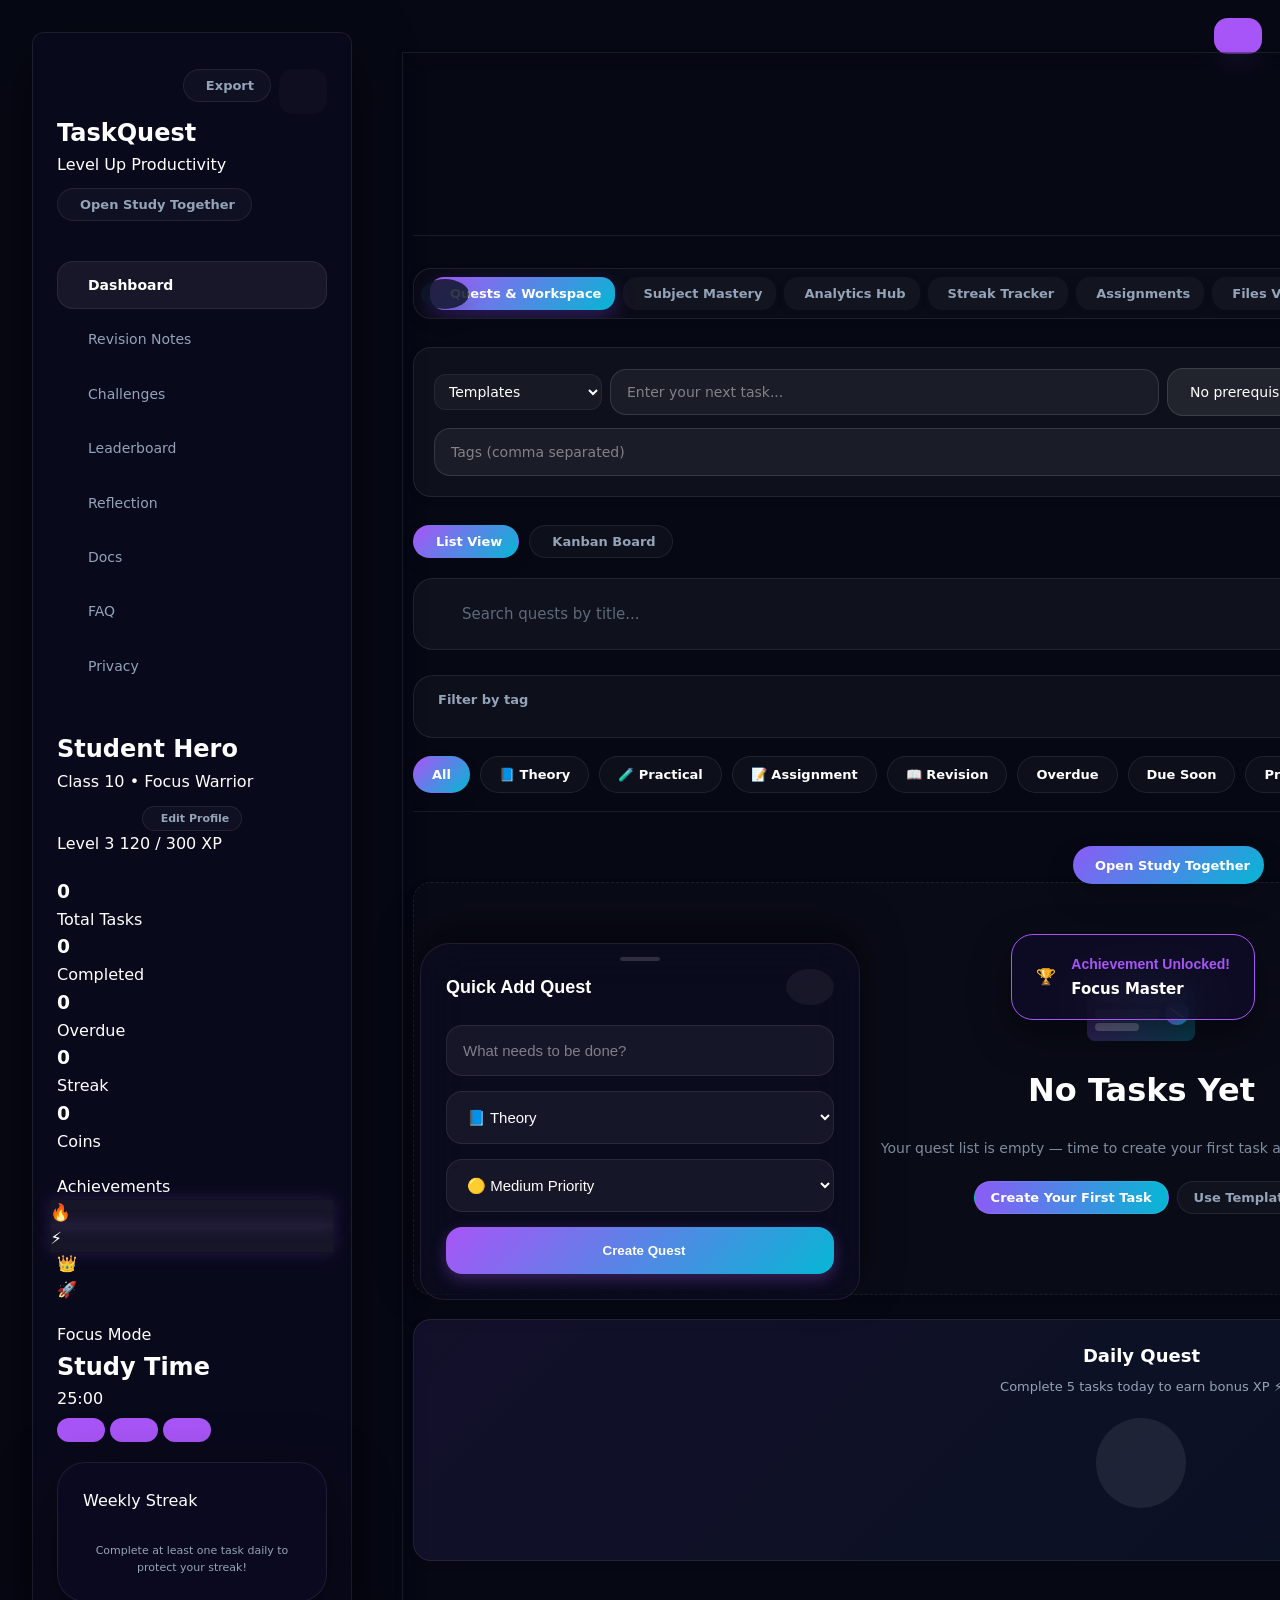
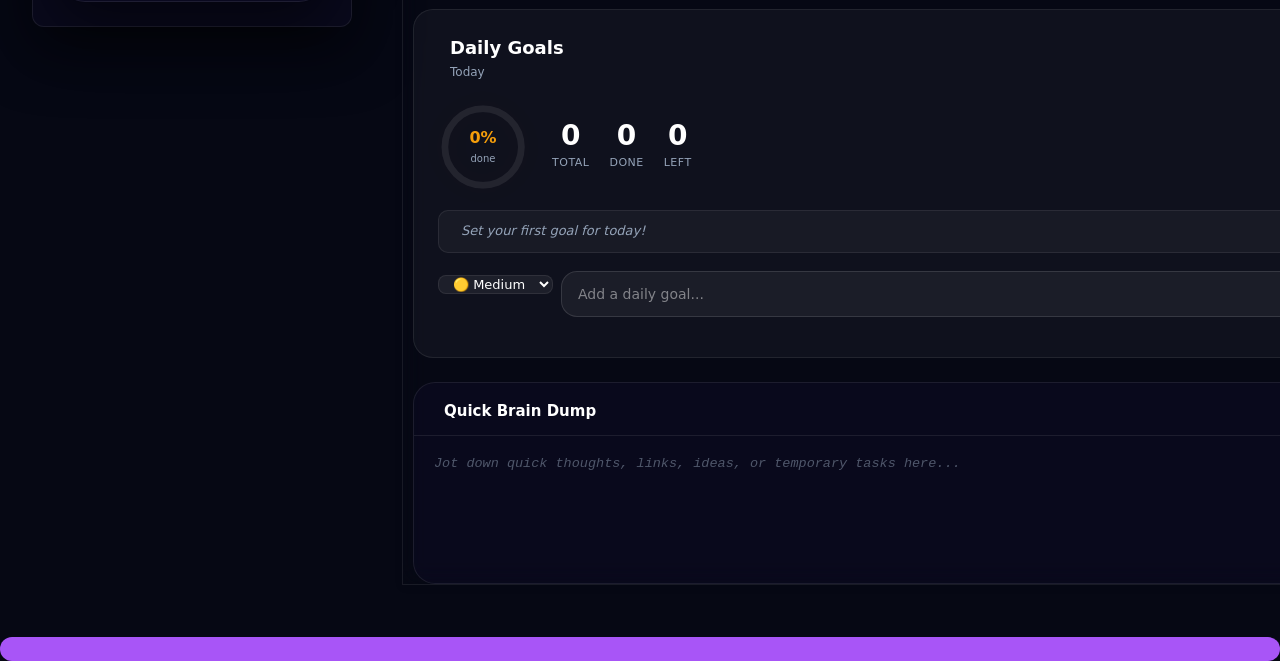
==== commit 6993666e: "Merge branch 'main' into collaboration" ====
--- a/index.html
+++ b/index.html
@@ -288,6 +288,7 @@
           <button class="tab-btn" id="tabBtnAssignments" data-tab="assignments" role="tab" aria-selected="false" aria-controls="assignments-tab"><i class="ri-calendar-check-line"></i> Assignments</button>
           <button class="tab-btn" id="tabBtnVault" data-tab="vault" role="tab" aria-selected="false" aria-controls="vault-tab"><i class="ri-folder-open-line"></i> Files Vault</button>
           <button class="tab-btn" id="tabBtnBookmarks" data-tab="bookmarks" role="tab" aria-selected="false" aria-controls="bookmarks-tab"><i class="ri-bookmark-3-line"></i> Bookmarks</button>
+          <button class="tab-btn" id="tabBtnFlashcards" data-tab="flashcards" role="tab" aria-selected="false" aria-controls="flashcards-tab"><i class="ri-stack-line"></i> Flashcards</button>
           <button class="tab-btn" id="tabBtnPerformance" data-tab="performance" role="tab" aria-selected="false" aria-controls="performance-tab"><i class="ri-medal-line"></i> Performance</button>
           <button class="tab-btn" id="tabBtnTimetable" data-tab="timetable" role="tab" aria-selected="false" aria-controls="timetable-tab"><i class="ri-calendar-todo-line"></i> Timetable</button>
           <button class="tab-btn" id="tabBtnCalendar" data-tab="calendar" role="tab" aria-selected="false" aria-controls="calendar-tab"><i class="ri-calendar-event-line"></i> Calendar</button>
@@ -1588,6 +1589,73 @@
         </div>
       </div>
 
+      <!-- TAB: FLASHCARDS STUDY MODE -->
+      <div id="flashcards-tab" class="tab-content" role="tabpanel" aria-labelledby="tabBtnFlashcards">
+        <div class="vault-header">
+          <div class="vault-title-area">
+            <h2><i class="ri-stack-line"></i> Flashcard Study Mode</h2>
+            <p>Create interactive Q&A cards and revise subject-wise sets with smart progress tracking.</p>
+          </div>
+          <div class="flashcard-progress" id="flashcardProgressText">0 / 0 learned</div>
+        </div>
+
+        <div class="flashcard-layout">
+          <div class="flashcard-panel glass">
+            <div class="flashcard-panel-header">
+              <h3><i class="ri-add-line"></i> Create Flashcard</h3>
+              <span class="flashcard-hint">Tip: Use short questions for faster recall.</span>
+            </div>
+            <div class="flashcard-form">
+              <input type="text" id="flashSubjectInput" placeholder="Subject (e.g., Physics)" aria-label="Flashcard subject" />
+              <textarea id="flashQuestionInput" rows="3" placeholder="Question" aria-label="Flashcard question"></textarea>
+              <textarea id="flashAnswerInput" rows="4" placeholder="Answer" aria-label="Flashcard answer"></textarea>
+              <button class="view-btn primary" id="addFlashcardBtn"><i class="ri-add-line"></i> Add Flashcard</button>
+            </div>
+          </div>
+
+          <div class="flashcard-panel glass">
+            <div class="flashcard-controls">
+              <div class="flashcard-filter">
+                <label for="flashSubjectFilter">Subject set</label>
+                <select id="flashSubjectFilter" aria-label="Filter flashcards by subject">
+                  <option value="All">All Subjects</option>
+                </select>
+              </div>
+              <button class="view-btn" id="flashShuffleBtn" aria-pressed="false"><i class="ri-shuffle-line"></i> Shuffle</button>
+              <div class="flashcard-progress" id="flashcardCounter">Card 0 / 0</div>
+            </div>
+
+            <div class="flashcard-stage">
+              <div class="flashcard-card" id="flashcardCard" tabindex="0" aria-label="Flashcard (press space to flip)">
+                <div class="flashcard-face flashcard-front">
+                  <span class="flashcard-label">Question</span>
+                  <div class="flashcard-text" id="flashQuestionText">Add a flashcard to begin.</div>
+                </div>
+                <div class="flashcard-face flashcard-back">
+                  <span class="flashcard-label">Answer</span>
+                  <div class="flashcard-text" id="flashAnswerText">Your answer will appear here.</div>
+                </div>
+              </div>
+            </div>
+
+            <div class="flashcard-actions">
+              <button class="view-btn" id="flashPrevBtn"><i class="ri-arrow-left-line"></i> Prev</button>
+              <button class="view-btn" id="flashFlipBtn"><i class="ri-refresh-line"></i> Flip</button>
+              <button class="view-btn" id="flashNextBtn">Next <i class="ri-arrow-right-line"></i></button>
+            </div>
+
+            <div class="flashcard-status-actions">
+              <button class="view-btn success" id="flashLearnedBtn"><i class="ri-checkbox-circle-line"></i> Learned</button>
+              <button class="view-btn warning" id="flashReviewBtn"><i class="ri-time-line"></i> Review Later</button>
+            </div>
+
+            <div class="flashcard-footer">
+              <span class="flashcard-shortcuts">Shortcuts: Space = Flip • ←/→ = Prev/Next • L = Learned • R = Review • S = Shuffle</span>
+            </div>
+          </div>
+        </div>
+      </div>
+
       <!-- TAB 6: ACADEMIC PERFORMANCE -->
       <div id="performance-tab" class="tab-content" role="tabpanel" aria-labelledby="tabBtnPerformance">
         <div class="vault-header">
--- a/style.css
+++ b/style.css
@@ -14,6 +14,55 @@
   --error-color: #ef4444;
   --shadow: 0 4px 6px -1px rgb(0 0 0 / 0.1), 0 2px 4px -2px rgb(0 0 0 / 0.1);
   --radius: 12px;
+
+  /* Dark theme defaults */
+  --bg: #0f0f1e;
+  --primary: #8b5cf6;
+  --secondary: #06b6d4;
+  --card: #1a1a2e;
+  --border: rgba(255,255,255,0.06);
+  --text: #f1f5f9;
+  --text-light: #94a3b8;
+  --text-muted: #64748b;
+  --success: #10b981;
+  --danger: #ef4444;
+  --warning: #f59e0b;
+
+  /* Enhanced Spacing Scale */
+  --spacing-xs: 4px;
+  --spacing-sm: 8px;
+  --spacing-md: 12px;
+  --spacing-lg: 16px;
+  --spacing-xl: 20px;
+  --spacing-2xl: 28px;
+  --spacing-3xl: 36px;
+
+  /* Enhanced Elevation/Shadow System */
+  --shadow-subtle: 0 2px 8px rgba(0,0,0,0.08);
+  --shadow-sm: 0 8px 16px rgba(0,0,0,0.12);
+  --shadow-md: 0 10px 20px rgba(0,0,0,0.14);
+  --shadow-lg: 0 12px 32px rgba(0,0,0,0.18);
+  --shadow-xl: 0 20px 40px rgba(0,0,0,0.22);
+
+  /* Radius Scale */
+  --radius-sm: 10px;
+  --radius-md: 14px;
+  --radius-lg: 18px;
+  --radius-xl: 24px;
+
+  /* Typography Scale */
+  --text-xs: 11px;
+  --text-sm: 13px;
+  --text-base: 14px;
+  --text-lg: 16px;
+  --text-xl: 18px;
+  --text-2xl: 20px;
+  --text-3xl: 24px;
+  --text-4xl: 28px;
+
+  /* Transitions */
+  --transition: all 0.3s cubic-bezier(0.4,0,0.2,1);
+  --transition-fast: all 0.2s cubic-bezier(0.4,0,0.2,1);
 }
 
 /* Light mode (default already exists) */
@@ -567,10 +616,10 @@
 
 .task-box button {
   border: none;
-  border-radius: 16px;
+  border-radius: var(--radius-lg);
   cursor: pointer;
-  font-weight: 600;
-  font-size: 14px;
+  font-weight: 700;
+  font-size: var(--text-sm);
   color: white;
   background: linear-gradient(135deg, var(--primary), var(--secondary));
   transition: var(--transition);
@@ -578,16 +627,17 @@
   align-items: center;
   justify-content: center;
   gap: 8px;
+  box-shadow: var(--shadow-subtle);
+  padding: 12px 18px;
+}
+
+.task-box button:hover {
+  transform: translateY(-2px);
   box-shadow: var(--shadow-sm);
 }
 
-.task-box button:hover {
-  transform: translateY(-3px);
-  box-shadow: 0 12px 30px rgba(139, 92, 246, 0.3);
-}
-
 .task-box button:active {
-  transform: translateY(-1px);
+  transform: translateY(0);
 }
 
 /* DEADLINE ALERTS */
@@ -636,10 +686,10 @@
 
 .badge.unlocked {
   opacity: 1;
-  box-shadow: 0 0 25px rgba(139,92,246,0.5);
-  background: rgba(139, 92, 246, 0.15);
-  transform: scale(1.08);
-  animation: badgePulse 2s ease-in-out infinite;
+  box-shadow: 0 0 16px rgba(139,92,246,0.35);
+  background: rgba(139, 92, 246, 0.12);
+  transform: scale(1.05);
+  animation: badgePulse 2.5s ease-in-out infinite;
 }
 
 @keyframes badgePulse {
@@ -650,18 +700,23 @@
 /* MAIN */
 
 .main-content {
-  border-radius: 35px;
-  padding: 40px;
+  border-radius: var(--radius-xl);
+  padding: 36px;
   min-height: calc(100vh - 60px);
+  background: rgba(255, 255, 255, 0.015);
+  margin: 20px;
+  backdrop-filter: blur(12px);
+  border: 1px solid var(--border);
+  box-shadow: var(--shadow-subtle);
 }
 
 .topbar {
   display: flex;
   justify-content: space-between;
   align-items: center;
-  margin-bottom: 36px;
-  padding-bottom: 24px;
-  border-bottom: 1px solid rgba(255, 255, 255, 0.1);
+  margin-bottom: 32px;
+  padding-bottom: 20px;
+  border-bottom: 1px solid var(--border);
 }
 
 
@@ -701,15 +756,14 @@
 }
 
 .topbar-left h2 {
-  font-size: 28px;
-  font-weight: 800;
-  margin-bottom: 6px;
+  font-size: 24px;
+  font-weight: 700;
+  margin-bottom: 4px;
 }
 
 .topbar-left p {
   color: var(--text-light);
-
-  font-size: 14px;
+  font-size: 13px;
   font-weight: 500;
 }
 
@@ -773,14 +827,15 @@
 
 .task-box {
   display: grid;
-  grid-template-columns: 1fr 180px 160px 220px 140px;
-  gap: 14px;
+  grid-template-columns: 1fr 160px 160px 160px;
+  gap: 12px;
   margin-bottom: 28px;
   padding: 20px;
-  background: rgba(255, 255, 255, 0.04);
+  background: rgba(255,255,255,0.035);
   border: 1px solid var(--border);
-  border-radius: 24px;
-  backdrop-filter: blur(10px);
+  border-radius: var(--radius-lg);
+  backdrop-filter: blur(12px);
+  box-shadow: var(--shadow-subtle);
 }
 
 
@@ -854,10 +909,10 @@
 
 .task-box button {
   border: none;
-  border-radius: 16px;
+  border-radius: var(--radius-lg);
   cursor: pointer;
-  font-weight: 600;
-  font-size: 14px;
+  font-weight: 700;
+  font-size: var(--text-sm);
   color: white;
   background: linear-gradient(135deg, var(--primary), var(--secondary));
   transition: var(--transition);
@@ -865,16 +920,17 @@
   align-items: center;
   justify-content: center;
   gap: 8px;
+  box-shadow: var(--shadow-subtle);
+  padding: 12px 18px;
+}
+
+.task-box button:hover {
+  transform: translateY(-2px);
   box-shadow: var(--shadow-sm);
 }
 
-.task-box button:hover {
-  transform: translateY(-3px);
-  box-shadow: 0 12px 30px rgba(139, 92, 246, 0.3);
-}
-
 .task-box button:active {
-  transform: translateY(-1px);
+  transform: translateY(0);
 }
 
 /* FILTERS */
@@ -901,19 +957,19 @@
   display: flex;
   gap: 10px;
   flex-wrap: wrap;
-  margin-bottom: 28px;
+  margin-bottom: 26px;
   padding-bottom: 18px;
-  border-bottom: 1px solid rgba(255, 255, 255, 0.1);
+  border-bottom: 1px solid var(--border);
 }
 
 .filter-btn {
-  border: 1px solid rgba(255, 255, 255, 0.1);
-  padding: 10px 20px;
+  border: 1px solid rgba(255, 255, 255, 0.08);
+  padding: 10px 18px;
   border-radius: 999px;
-  background: rgba(255, 255, 255, 0.05);
+  background: rgba(255, 255, 255, 0.03);
   color: var(--text);
-  font-size: 14px;
-  font-weight: 500;
+  font-size: 13px;
+  font-weight: 600;
   cursor: pointer;
   transition: var(--transition);
 }
@@ -1097,27 +1153,27 @@
 /* DAILY QUEST */
 
 .daily-quest {
-  background: linear-gradient(135deg, rgba(139, 92, 246, 0.15), rgba(6, 182, 212, 0.1));
-  border: 1px solid rgba(255, 255, 255, 0.1);
-  padding: 24px;
-  border-radius: 24px;
+  background: linear-gradient(135deg, rgba(139, 92, 246, 0.1), rgba(6, 182, 212, 0.06));
+  border: 1px solid var(--border);
+  padding: 22px;
+  border-radius: var(--radius-lg);
   display: flex;
   justify-content: space-between;
   align-items: center;
   margin-bottom: 28px;
-  backdrop-filter: blur(10px);
-  box-shadow: var(--shadow-sm);
+  backdrop-filter: blur(12px);
+  box-shadow: var(--shadow-subtle);
 }
 
 .daily-quest h3 {
-  font-size: 18px;
+  font-size: var(--text-xl);
   font-weight: 700;
   margin-bottom: 6px;
 }
 
 .daily-quest p {
   color: var(--text-light);
-  font-size: 14px;
+  font-size: var(--text-sm);
 }
 
 .quest-progress {
@@ -1169,24 +1225,25 @@
 }
 
 .task {
-  background: rgba(255, 255, 255, 0.05);
-  border: 1px solid rgba(255, 255, 255, 0.1);
-  padding: 20px 24px;
-  border-radius: 20px;
+  background: rgba(255, 255, 255, 0.025);
+  border: 1px solid var(--border);
+  padding: 18px 20px;
+  border-radius: var(--radius-lg);
   display: flex;
   justify-content: space-between;
   align-items: center;
   animation: fadeIn 0.4s ease;
   transition: var(--transition);
   cursor: pointer;
-  backdrop-filter: blur(8px);
+  backdrop-filter: blur(10px);
+  box-shadow: var(--shadow-subtle);
 }
 
 .task:hover {
-  background: rgba(255, 255, 255, 0.08);
+  background: rgba(255, 255, 255, 0.04);
   border-color: var(--primary);
   transform: translateY(-2px);
-  box-shadow: 0 8px 20px rgba(139, 92, 246, 0.15);
+  box-shadow: var(--shadow-sm);
 }
 
 .task.completed {
@@ -1285,10 +1342,11 @@
 
 .empty-state {
   text-align: center;
-  padding: 60px 40px;
-  border-radius: 28px;
-  background: rgba(255, 255, 255, 0.03);
-  border: 1px dashed rgba(255, 255, 255, 0.1);
+  padding: 64px 40px;
+  border-radius: var(--radius-lg);
+  background: rgba(255, 255, 255, 0.015);
+  border: 1px dashed var(--border);
+  box-shadow: var(--shadow-subtle);
 }
 
 .empty-state i {
@@ -1430,10 +1488,31 @@
 
   .daily-quest {
     flex-direction: column;
+    gap: 16px;
+    text-align: center;
+    padding: 18px;
+  }
+
+  .workspace-layout {
+    grid-template-columns: 1fr;
     gap: 20px;
-    text-align: center;
-  }
-
+  }
+
+  .main-content {
+    padding: 24px;
+    margin: 12px;
+    border-radius: var(--radius-lg);
+  }
+
+  .topbar {
+    flex-direction: column;
+    gap: 12px;
+    margin-bottom: 24px;
+  }
+
+  .filters {
+    margin-bottom: 20px;
+  }
 
 }
 
@@ -1454,20 +1533,21 @@
   white-space: nowrap;
   gap: 8px;
   margin: 0;
-  background: rgba(255, 255, 255, 0.04);
-  padding: 8px 18px;
-  border-radius: 20px;
-  border: 1px solid rgba(255, 255, 255, 0.1);
+  background: rgba(255, 255, 255, 0.02);
+  padding: 8px 16px;
+  border-radius: var(--radius-lg);
+  border: 1px solid var(--border);
   width: 100%;
   max-width: 100%;
   overflow-x: auto;
   overflow-y: hidden;
   scroll-behavior: smooth;
   -webkit-overflow-scrolling: touch;
-  backdrop-filter: blur(10px);
+  backdrop-filter: blur(12px);
   scroll-snap-type: x mandatory;
   cursor: grab;
   touch-action: pan-x;
+  box-shadow: var(--shadow-subtle);
 }
 
 .nav-tabs:active {
@@ -1553,22 +1633,23 @@
 
 .tab-btn {
   flex: 0 0 auto;
-  background: rgba(255, 255, 255, 0.05) !important;
+  background: rgba(255, 255, 255, 0.03) !important;
   color: var(--text-light) !important;
   border: none;
-  padding: 10px 14px;
-  border-radius: 14px;
+  padding: 9px 14px;
+  border-radius: var(--radius-md);
   cursor: pointer;
   font-family: inherit;
   font-weight: 600;
-  font-size: 13px;
+  font-size: var(--text-sm);
   display: inline-flex;
   align-items: center;
-  gap: 8px;
+  gap: 6px;
   white-space: nowrap;
   min-width: auto;
   transition: var(--transition);
   scroll-snap-align: start;
+  box-shadow: var(--shadow-subtle);
 }
 
 .tab-btn i {
@@ -1577,8 +1658,8 @@
 
 .tab-btn:hover {
   color: var(--text) !important;
-  background: rgba(255, 255, 255, 0.08) !important;
-  transform: translateY(-2px);
+  background: rgba(255, 255, 255, 0.06) !important;
+  transform: translateY(-1px);
 }
 
 .leaderboard-page {
@@ -1897,10 +1978,10 @@
 /* Workspace Layout Split */
 .workspace-layout {
   display: grid;
-  grid-template-columns: 1fr 340px;
-  gap: 30px;
+  grid-template-columns: 1fr 320px;
+  gap: 28px;
   align-items: start;
-  margin-bottom: 20px; /* ensure separation between the workspace and following cards (e.g., Daily Goals) */
+  margin-bottom: 20px;
 }
 
 .workspace-main {
@@ -1911,38 +1992,38 @@
 .workspace-sidebar {
   display: flex;
   flex-direction: column;
-  gap: 20px;
+  gap: 18px;
 }
 
 .workspace-sidebar .study-mode {
   width: 100%;
-  padding: 30px;
-  border-radius: 28px;
+  padding: 26px;
+  border-radius: var(--radius-lg);
   background: var(--card);
   border: 1px solid var(--border);
-  backdrop-filter: blur(20px);
-  box-shadow: var(--shadow);
+  backdrop-filter: blur(12px);
+  box-shadow: var(--shadow-subtle);
   text-align: center;
 }
 
 /* Analytics Stats Grid */
 .analytics-stats-grid {
   display: grid;
-  grid-template-columns: repeat(auto-fit, minmax(240px, 1fr));
-  gap: 20px;
-  margin-bottom: 20px;
+  grid-template-columns: repeat(auto-fit, minmax(220px, 1fr));
+  gap: 16px;
+  margin-bottom: 18px;
 }
 
 .analytics-stat-card {
-  border-radius: 24px;
-  padding: 24px;
-  display: flex;
-  align-items: center;
-  gap: 20px;
+  border-radius: var(--radius-lg);
+  padding: 22px;
+  display: flex;
+  align-items: center;
+  gap: 18px;
   background: var(--card);
   border: 1px solid var(--border);
-  backdrop-filter: blur(20px);
-  box-shadow: var(--shadow);
+  backdrop-filter: blur(12px);
+  box-shadow: var(--shadow-subtle);
   transition: all 0.3s cubic-bezier(0.4, 0, 0.2, 1);
 }
 
@@ -4367,6 +4448,180 @@
   border-top: 4px solid #3b82f6;
 }
 
+/* =========================
+   FLASHCARD STUDY MODE
+========================= */
+.flashcard-layout {
+  display: grid;
+  grid-template-columns: 1fr 1.4fr;
+  gap: 20px;
+  margin-top: 18px;
+}
+
+.flashcard-panel {
+  padding: 18px;
+  border-radius: 16px;
+  border: 1px solid var(--border);
+  background: rgba(255, 255, 255, 0.02);
+  display: flex;
+  flex-direction: column;
+  gap: 14px;
+}
+
+.flashcard-panel-header {
+  display: flex;
+  align-items: center;
+  justify-content: space-between;
+  gap: 12px;
+}
+
+.flashcard-panel-header h3 {
+  font-size: 16px;
+  margin: 0;
+}
+
+.flashcard-hint {
+  font-size: 12px;
+  color: var(--text-light);
+  opacity: 0.8;
+}
+
+.flashcard-form {
+  display: grid;
+  gap: 10px;
+}
+
+.flashcard-form input,
+.flashcard-form textarea {
+  padding: 10px 12px;
+  border-radius: 12px;
+  border: 1px solid rgba(255, 255, 255, 0.08);
+  background: rgba(255, 255, 255, 0.03);
+  color: var(--text);
+  outline: none;
+}
+
+.flashcard-form textarea {
+  resize: vertical;
+}
+
+.flashcard-controls {
+  display: flex;
+  align-items: center;
+  gap: 12px;
+  flex-wrap: wrap;
+  justify-content: space-between;
+}
+
+.flashcard-filter {
+  display: flex;
+  align-items: center;
+  gap: 8px;
+}
+
+.flashcard-filter label {
+  font-size: 12px;
+  color: var(--text-light);
+}
+
+.flashcard-filter select {
+  padding: 6px 10px;
+  border-radius: 10px;
+  border: 1px solid rgba(255, 255, 255, 0.08);
+  background: rgba(255, 255, 255, 0.03);
+  color: var(--text);
+}
+
+.flashcard-progress {
+  font-size: 12px;
+  font-weight: 600;
+  color: var(--text-light);
+}
+
+.flashcard-stage {
+  display: flex;
+  justify-content: center;
+  padding: 8px;
+}
+
+.flashcard-card {
+  width: 100%;
+  max-width: 520px;
+  min-height: 260px;
+  position: relative;
+  transform-style: preserve-3d;
+  transition: transform 0.6s ease;
+  cursor: pointer;
+}
+
+.flashcard-card.is-flipped {
+  transform: rotateY(180deg);
+}
+
+.flashcard-face {
+  position: absolute;
+  inset: 0;
+  padding: 20px;
+  border-radius: 18px;
+  backface-visibility: hidden;
+  border: 1px solid rgba(255, 255, 255, 0.1);
+  background: linear-gradient(145deg, rgba(255,255,255,0.06), rgba(255,255,255,0.02));
+  display: flex;
+  flex-direction: column;
+  gap: 10px;
+  justify-content: center;
+}
+
+.flashcard-back {
+  transform: rotateY(180deg);
+}
+
+.flashcard-label {
+  font-size: 12px;
+  text-transform: uppercase;
+  letter-spacing: 1px;
+  color: var(--text-light);
+}
+
+.flashcard-text {
+  font-size: 18px;
+  font-weight: 600;
+  line-height: 1.4;
+}
+
+.flashcard-actions,
+.flashcard-status-actions {
+  display: flex;
+  gap: 10px;
+  justify-content: center;
+  flex-wrap: wrap;
+}
+
+.flashcard-footer {
+  text-align: center;
+  font-size: 11px;
+  color: var(--text-light);
+  opacity: 0.85;
+}
+
+.view-btn.success {
+  background: rgba(16, 185, 129, 0.2);
+  border: 1px solid rgba(16, 185, 129, 0.4);
+  color: #34d399;
+}
+
+.view-btn.warning {
+  background: rgba(245, 158, 11, 0.2);
+  border: 1px solid rgba(245, 158, 11, 0.4);
+  color: #fbbf24;
+}
+
+@media (max-width: 1024px) {
+  .flashcard-layout {
+    grid-template-columns: 1fr;
+  }
+}
+
 .board-column[data-category="Practical"] {
   border-top: 4px solid #10b981;
 }
@@ -7756,6 +8011,214 @@
   gap: 8px;
 }
 
+/* Leaderboard specific styles */
+.leaderboard-list-header {
+  display: grid;
+  grid-template-columns: 72px 1fr 100px 80px 80px; /* Rank, Player, Score, Completed, Streak */
+  gap: 18px;
+  padding: 12px 20px;
+  border-bottom: 1px solid var(--border);
+  margin-bottom: 12px;
+  color: var(--textLight);
+  font-size: 13px;
+  font-weight: 600;
+  text-transform: uppercase;
+  letter-spacing: 0.5px;
+}
+
+.leaderboard-list {
+  display: flex;
+  flex-direction: column;
+  gap: 8px;
+}
+
+.leaderboard-row {
+  display: grid;
+  grid-template-columns: 72px 1fr 100px 80px 80px; /* Rank, Player, Score, Completed, Streak */
+  gap: 18px;
+  align-items: center;
+  padding: 18px 20px;
+  border-radius: 22px;
+  background: rgba(255, 255, 255, 0.02);
+  border: 1px solid rgba(255, 255, 255, 0.08);
+  transition: var(--transition);
+  animation: fadeIn 0.4s ease;
+}
+
+.leaderboard-row:hover {
+  transform: translateY(-2px);
+  border-color: rgba(139, 92, 246, 0.2);
+  background: rgba(139, 92, 246, 0.08);
+}
+
+.leaderboard-row.highlight-row {
+  border-color: var(--primary);
+  background: rgba(var(--primary-rgb), 0.15);
+  box-shadow: 0 0 15px rgba(var(--primary-rgb), 0.2);
+}
+
+.row-rank {
+  font-family: 'Poppins', sans-serif;
+  font-size: 20px;
+  font-weight: 700;
+  color: var(--text);
+}
+
+.row-player {
+  min-width: 0;
+}
+
+.player-name {
+  font-family: 'Poppins', sans-serif;
+  font-size: 18px;
+  font-weight: 700;
+  color: white;
+  display: flex;
+  align-items: center;
+}
+
+.player-subtitle {
+  color: var(--textLight);
+  font-size: 13px;
+  margin-top: 6px;
+}
+
+.row-score, .row-completed, .row-streak {
+  text-align: center;
+  font-family: 'Poppins', sans-serif;
+  font-size: 18px;
+  font-weight: 800;
+  color: var(--secondary);
+}
+
+.row-completed, .row-streak {
+  color: var(--text);
+  font-size: 16px;
+  font-weight: 600;
+}
+
+/* Top 3 specific styling */
+.rank-1 { background: linear-gradient(135deg, rgba(255, 215, 0, 0.15), rgba(255, 170, 0, 0.05)) !important; border-color: #ffd700 !important; }
+.rank-2 { background: linear-gradient(135deg, rgba(192, 192, 192, 0.1), rgba(160, 160, 160, 0.05)) !important; border-color: #c0c0c0 !important; }
+.rank-3 { background: linear-gradient(135deg, rgba(205, 127, 50, 0.1), rgba(139, 69, 19, 0.05)) !important; border-color: #cd7f32 !important; }
+
+.rank-1 .row-rank { color: #ffd700; font-size: 24px; text-shadow: 0 0 10px rgba(255, 215, 0, 0.5); }
+.rank-2 .row-rank { color: #c0c0c0; }
+.rank-3 .row-rank { color: #cd7f32; }
+
+.action-card {
+  display: flex;
+  flex-direction: column;
+  gap: 18px;
+  margin-bottom: 24px;
+}
+
+.action-card:last-child {
+  margin-bottom: 0;
+}
+
+.action-card-title {
+  font-family: 'Poppins', sans-serif;
+  font-size: 20px;
+  font-weight: 700;
+  margin: 0;
+}
+
+.stats-list {
+  display: grid;
+  gap: 14px;
+}
+
+.stat-item {
+  display: flex;
+  justify-content: space-between;
+  align-items: center;
+  padding: 16px 18px;
+  border-radius: 18px;
+  background: rgba(255, 255, 255, 0.03);
+  border: 1px solid rgba(255, 255, 255, 0.08);
+}
+
+.stat-item span {
+  color: var(--textLight);
+  font-size: 14px;
+}
+
+.stat-item strong {
+  font-family: 'Poppins', sans-serif;
+  font-size: 18px;
+  font-weight: 800;
+  color: var(--primary);
+}
+
+.primary-btn,
+.secondary-btn {
+  border-radius: 18px;
+  padding: 14px 18px;
+  font-weight: 700;
+  display: flex;
+  align-items: center;
+  justify-content: center;
+  gap: 8px;
+}
+
+/* Responsive adjustments for leaderboard */
+@media (max-width: 980px) {
+  .leaderboard-grid {
+    grid-template-columns: 1fr;
+  }
+}
+
+@media (max-width: 700px) {
+  .leaderboard-header {
+    flex-direction: column;
+    align-items: stretch;
+  }
+
+  .leaderboard-list-header,
+  .leaderboard-row {
+    grid-template-columns: 1fr; /* Stack elements on small screens */
+    text-align: left;
+  }
+
+  .row-score, .row-completed, .row-streak {
+    text-align: left;
+    margin-top: 10px;
+  }
+}
+
+@media (max-width: 480px) {
+  .leaderboard-header h1 {
+    font-size: 32px;
+  }
+  .leaderboard-main {
+    padding: 24px;
+  }
+  .leaderboard-panel, .action-card {
+    padding: 20px;
+  }
+  .leaderboard-row {
+    padding: 14px 16px;
+  }
+  .row-rank {
+    font-size: 18px;
+  }
+  .player-name {
+    font-size: 16px;
+  }
+  .player-subtitle {
+    font-size: 12px;
+  }
+  .row-score, .row-completed, .row-streak {
+    font-size: 16px;
+  }
+  .action-card-title {
+    font-size: 18px;
+  }
+  .stat-item strong {
+    font-size: 16px;
+  }
+}
 :root {
   --primary-color-new: #007bff;
   --transition-speed: 0.3s;
@@ -7862,3 +8325,52 @@
     flex-shrink: 0 !important;
   }
 }
+
+/* ==========================================================================
+   SAAS CONTAINER & SIDEBAR CARD OVERHAUL
+   ========================================================================== */
+
+/* Overhaul container on the dashboard page: borderless, card-less transparent grid */
+.dashboard-page .container {
+  background: transparent !important;
+  border: none !important;
+  box-shadow: none !important;
+  padding: 0 !important;
+  max-width: 1500px;
+  width: 95%;
+  margin: 2rem auto;
+}
+
+/* Make main sidebar a floating distinct card on desktop */
+@media (min-width: 1025px) {
+  .dashboard-page .sidebar {
+    background: var(--card-bg) !important;
+    border: 1px solid var(--border-color) !important;
+    border-radius: var(--radius) !important;
+    padding: 24px !important;
+    box-shadow: var(--shadow) !important;
+    display: flex;
+    flex-direction: column;
+    gap: 20px;
+    transition: all 0.3s ease;
+  }
+  
+  /* Make main content spacious and borderless */
+  .dashboard-page .main-content {
+    padding: 0 0 0 10px !important;
+    border-radius: 0 !important;
+    background: transparent !important;
+    min-height: auto !important;
+  }
+}
+
+/* Mobile adjustments to dashboard page container */
+@media (max-width: 1024px) {
+  .dashboard-page .container {
+    padding: 10px 15px !important;
+    margin: 1rem auto !important;
+  }
+  .dashboard-page .main-content {
+    padding: 0 !important;
+  }
+}
